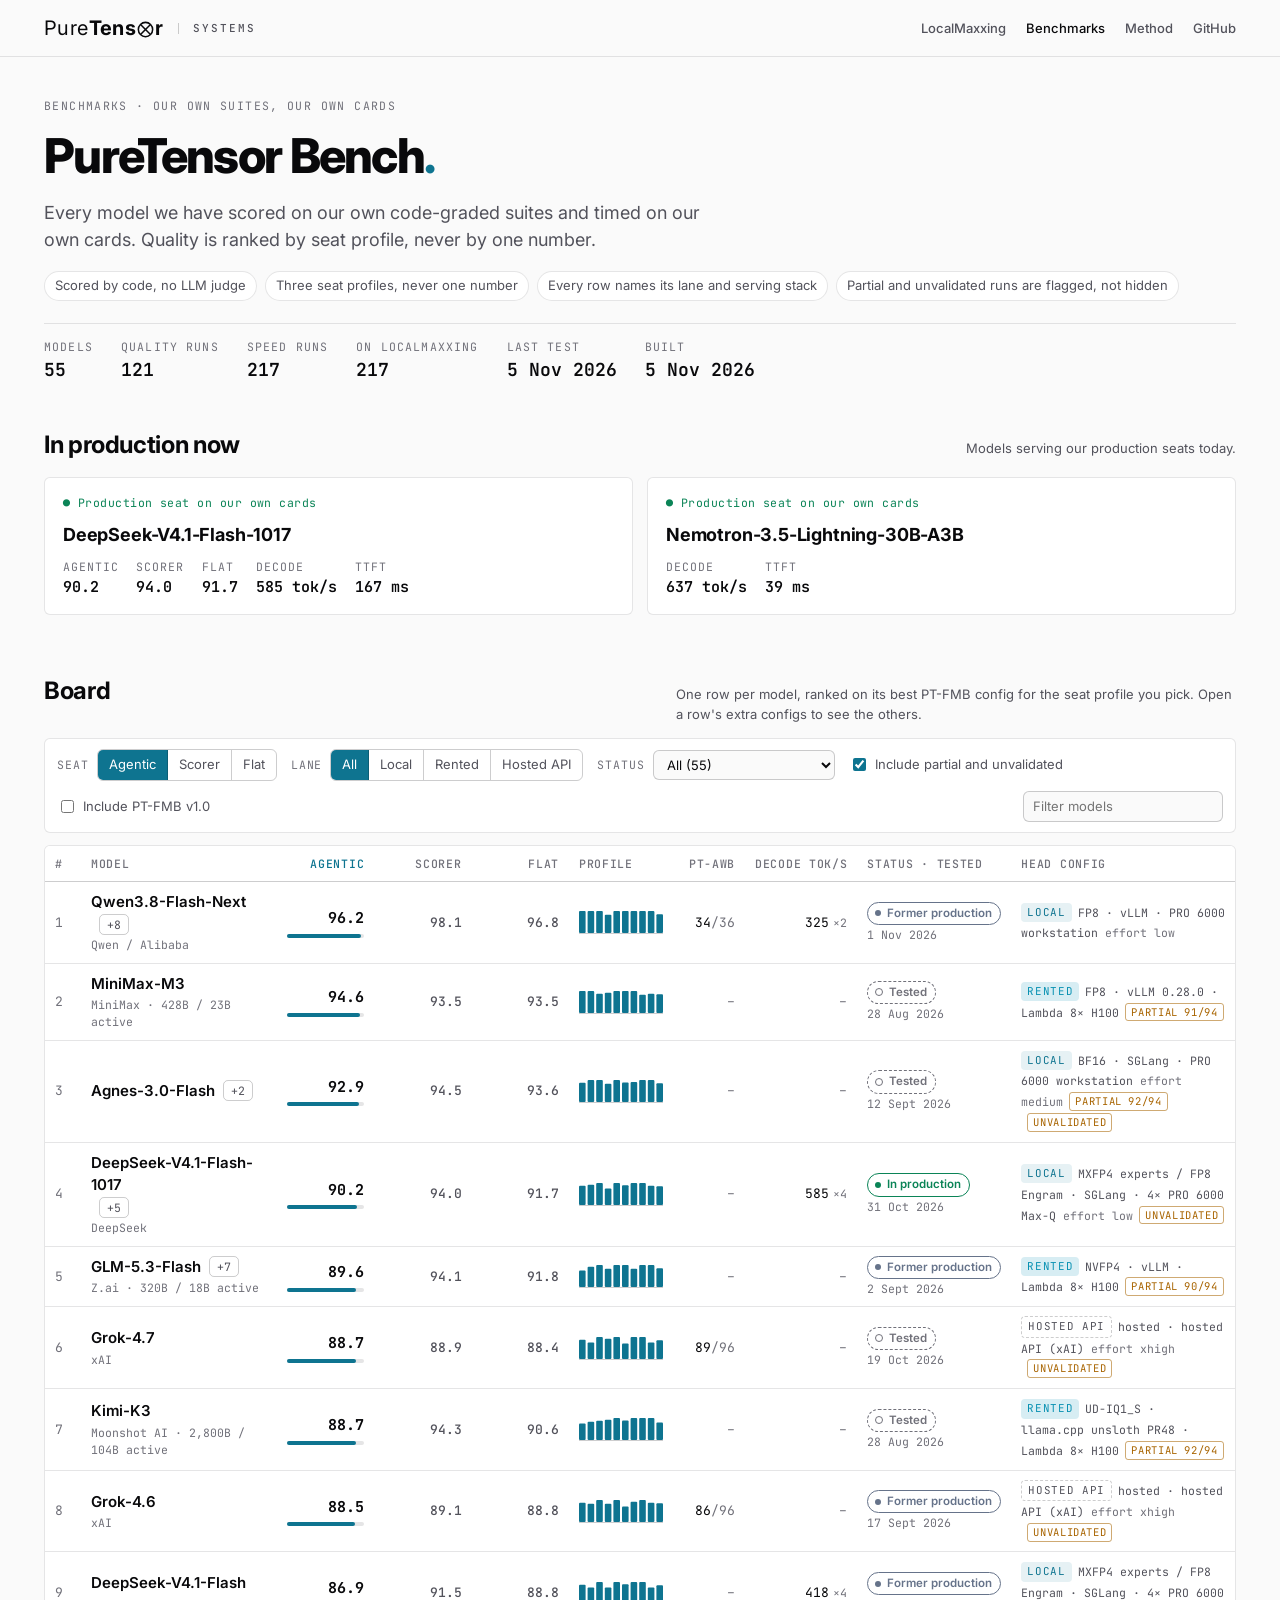
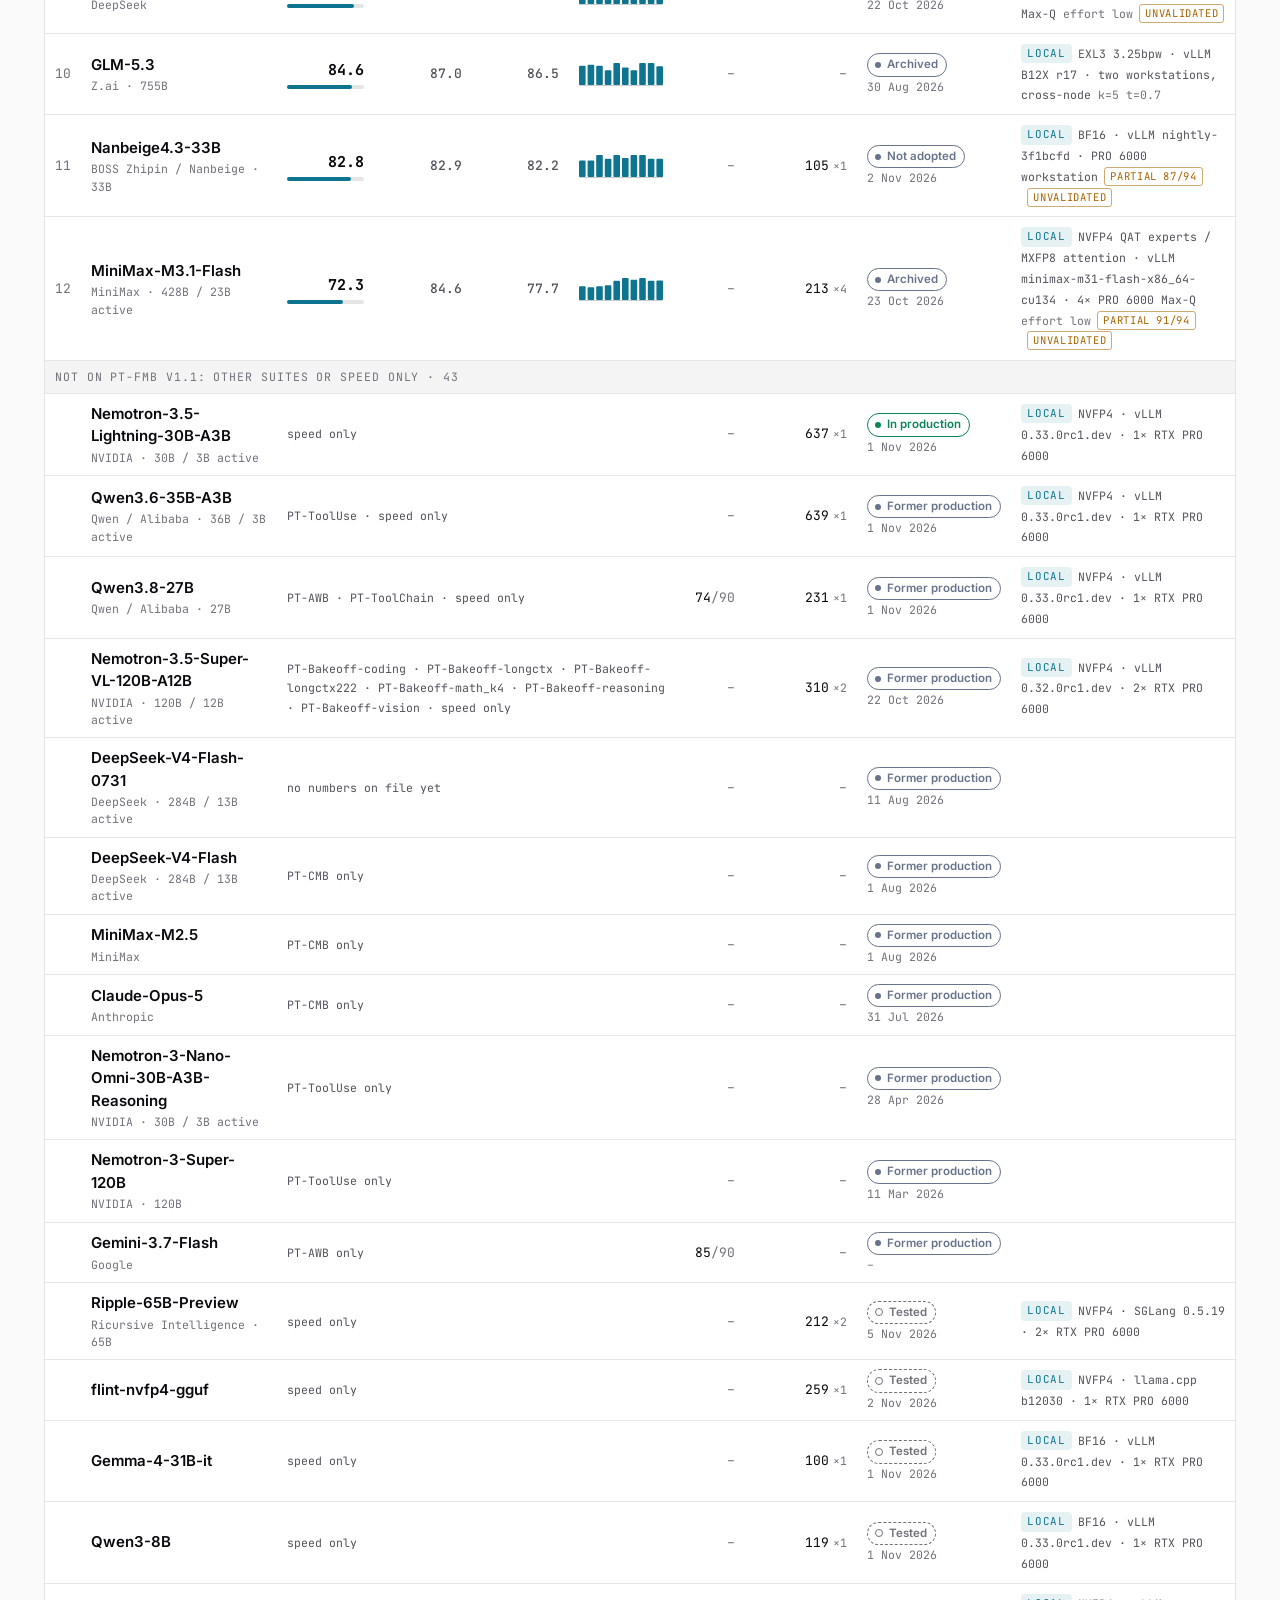
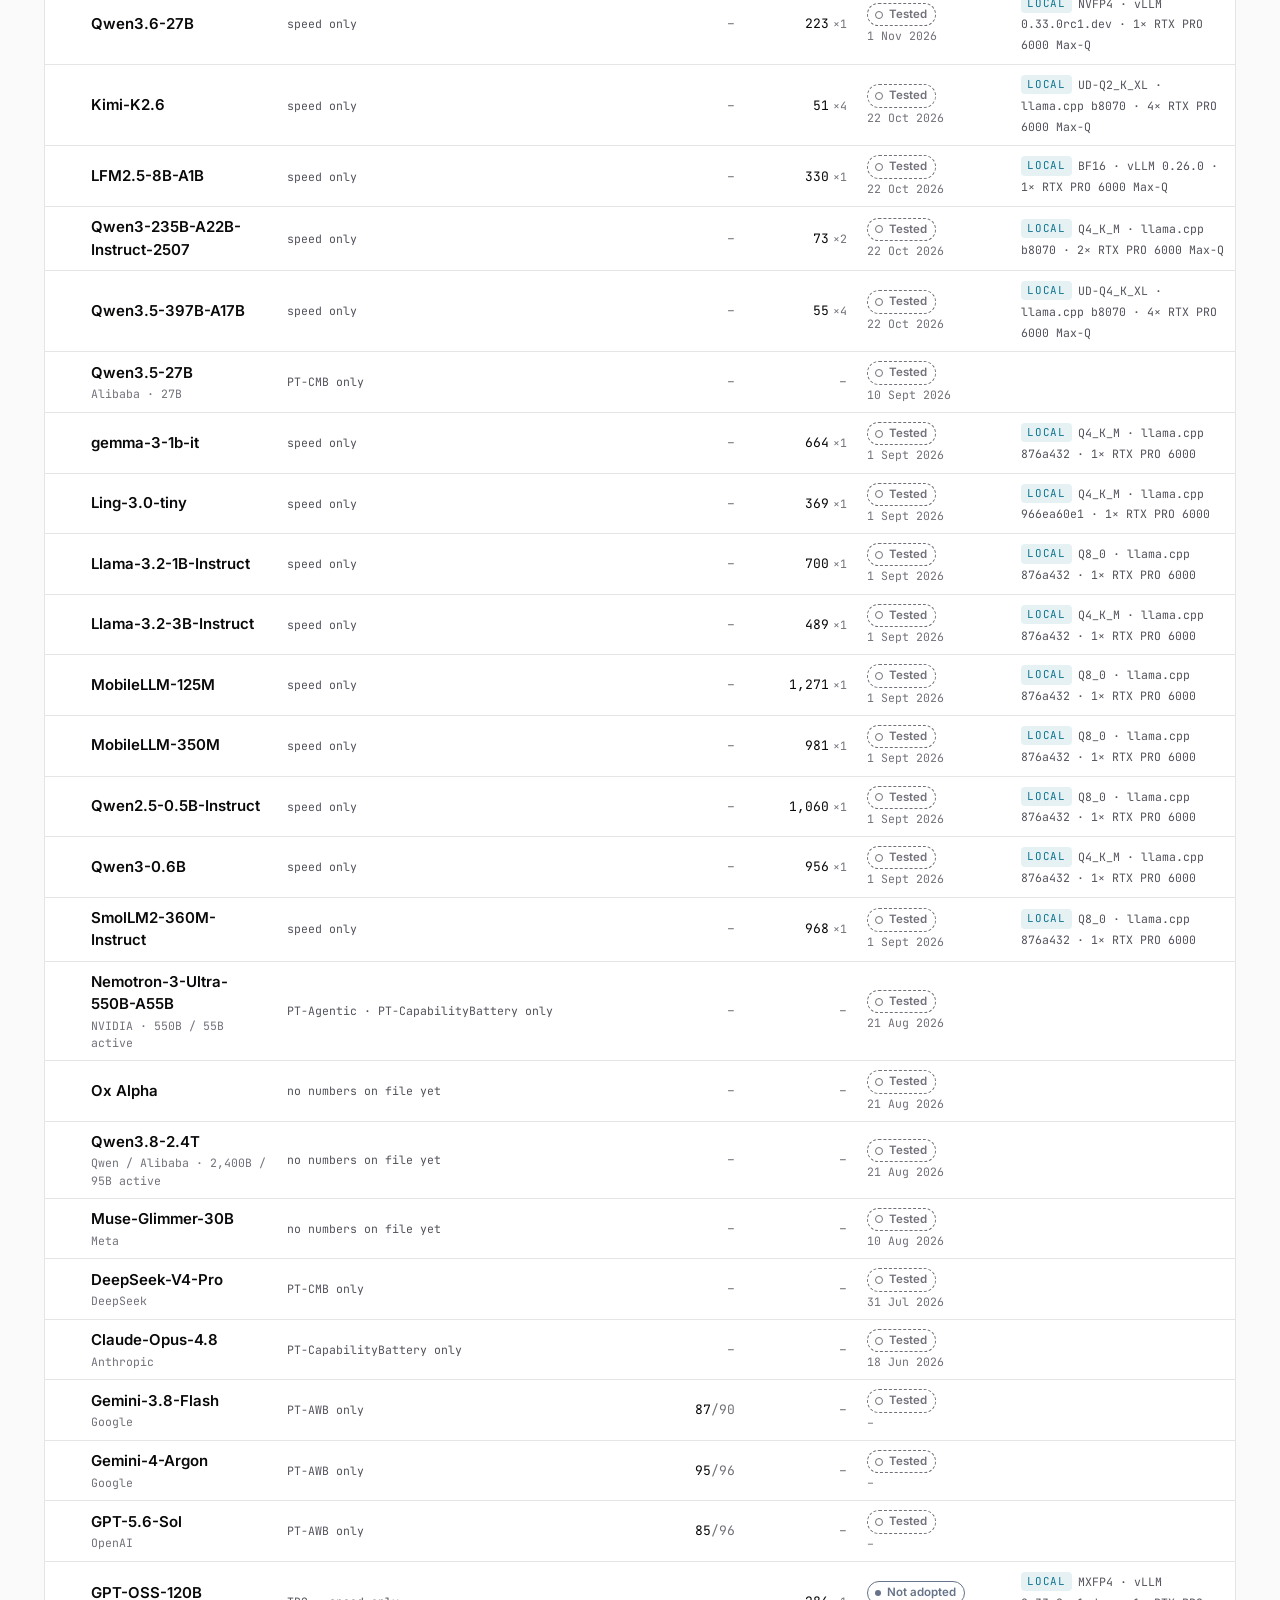
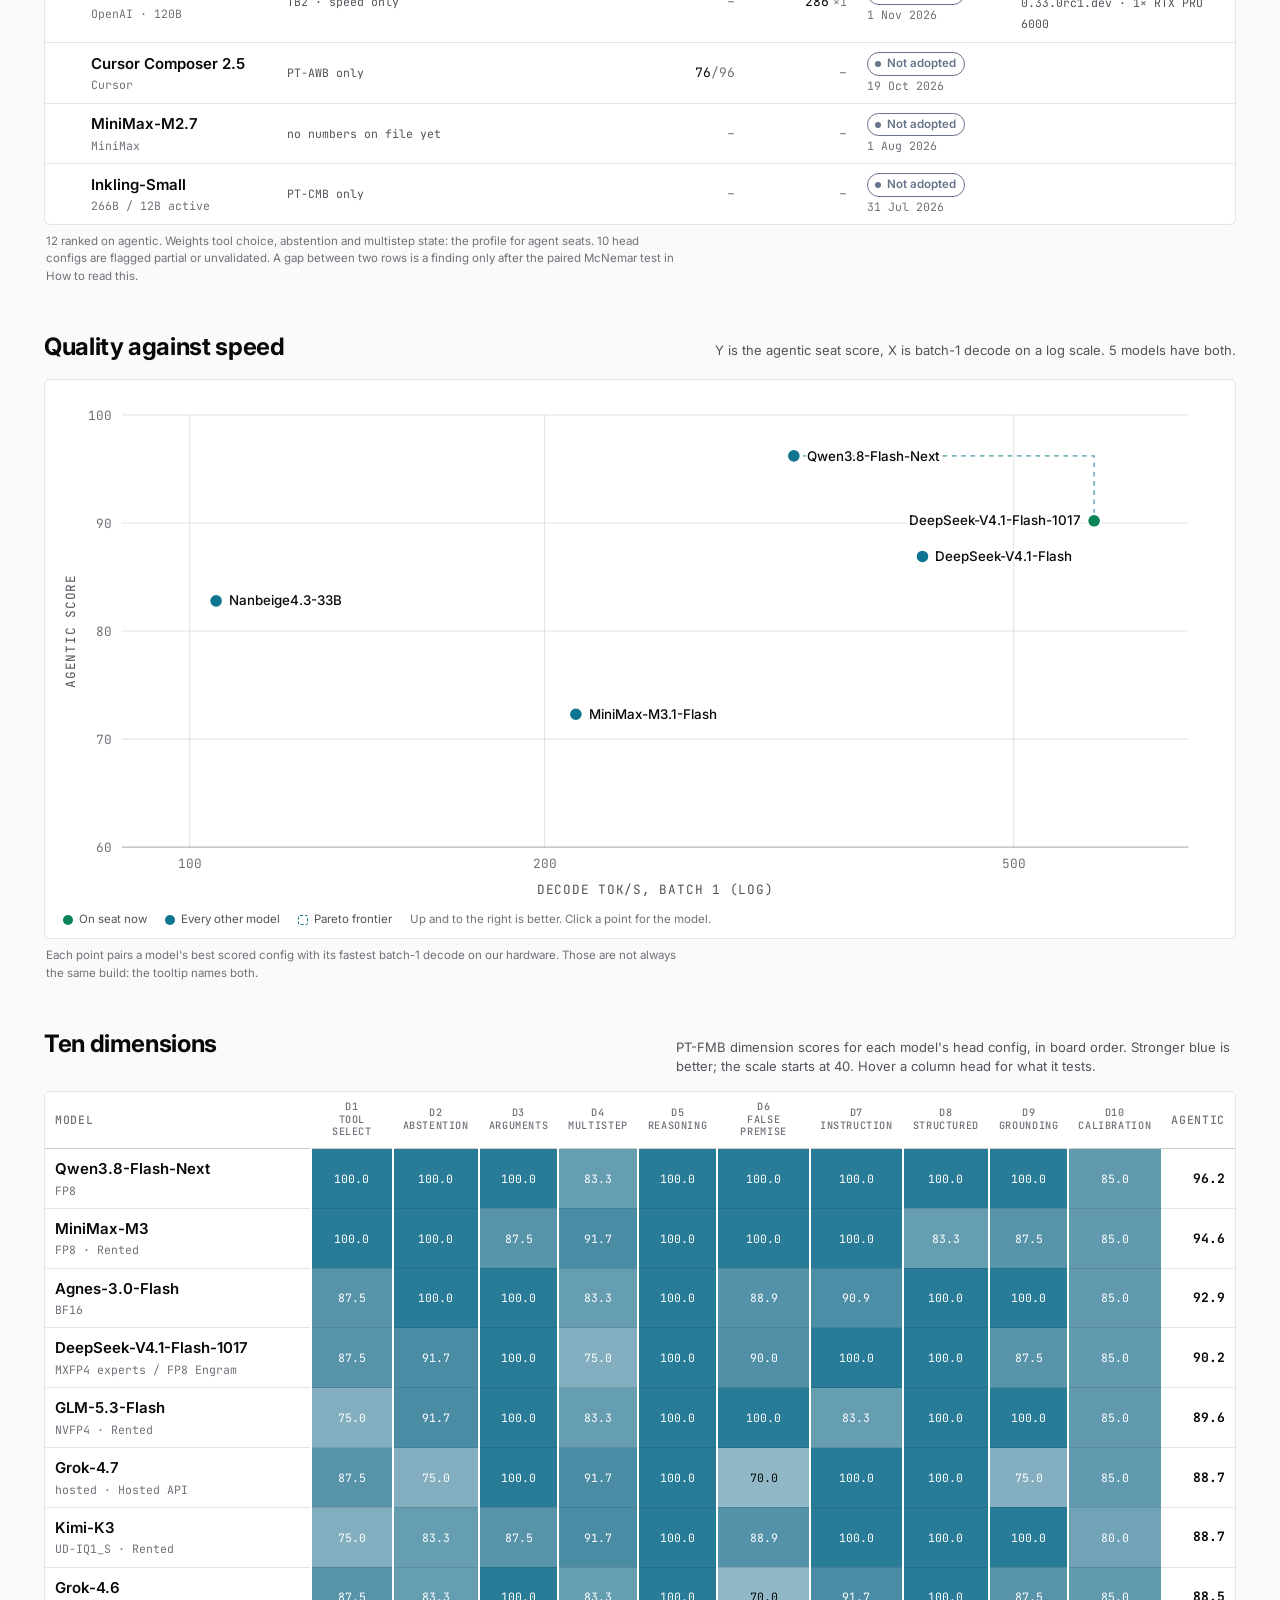
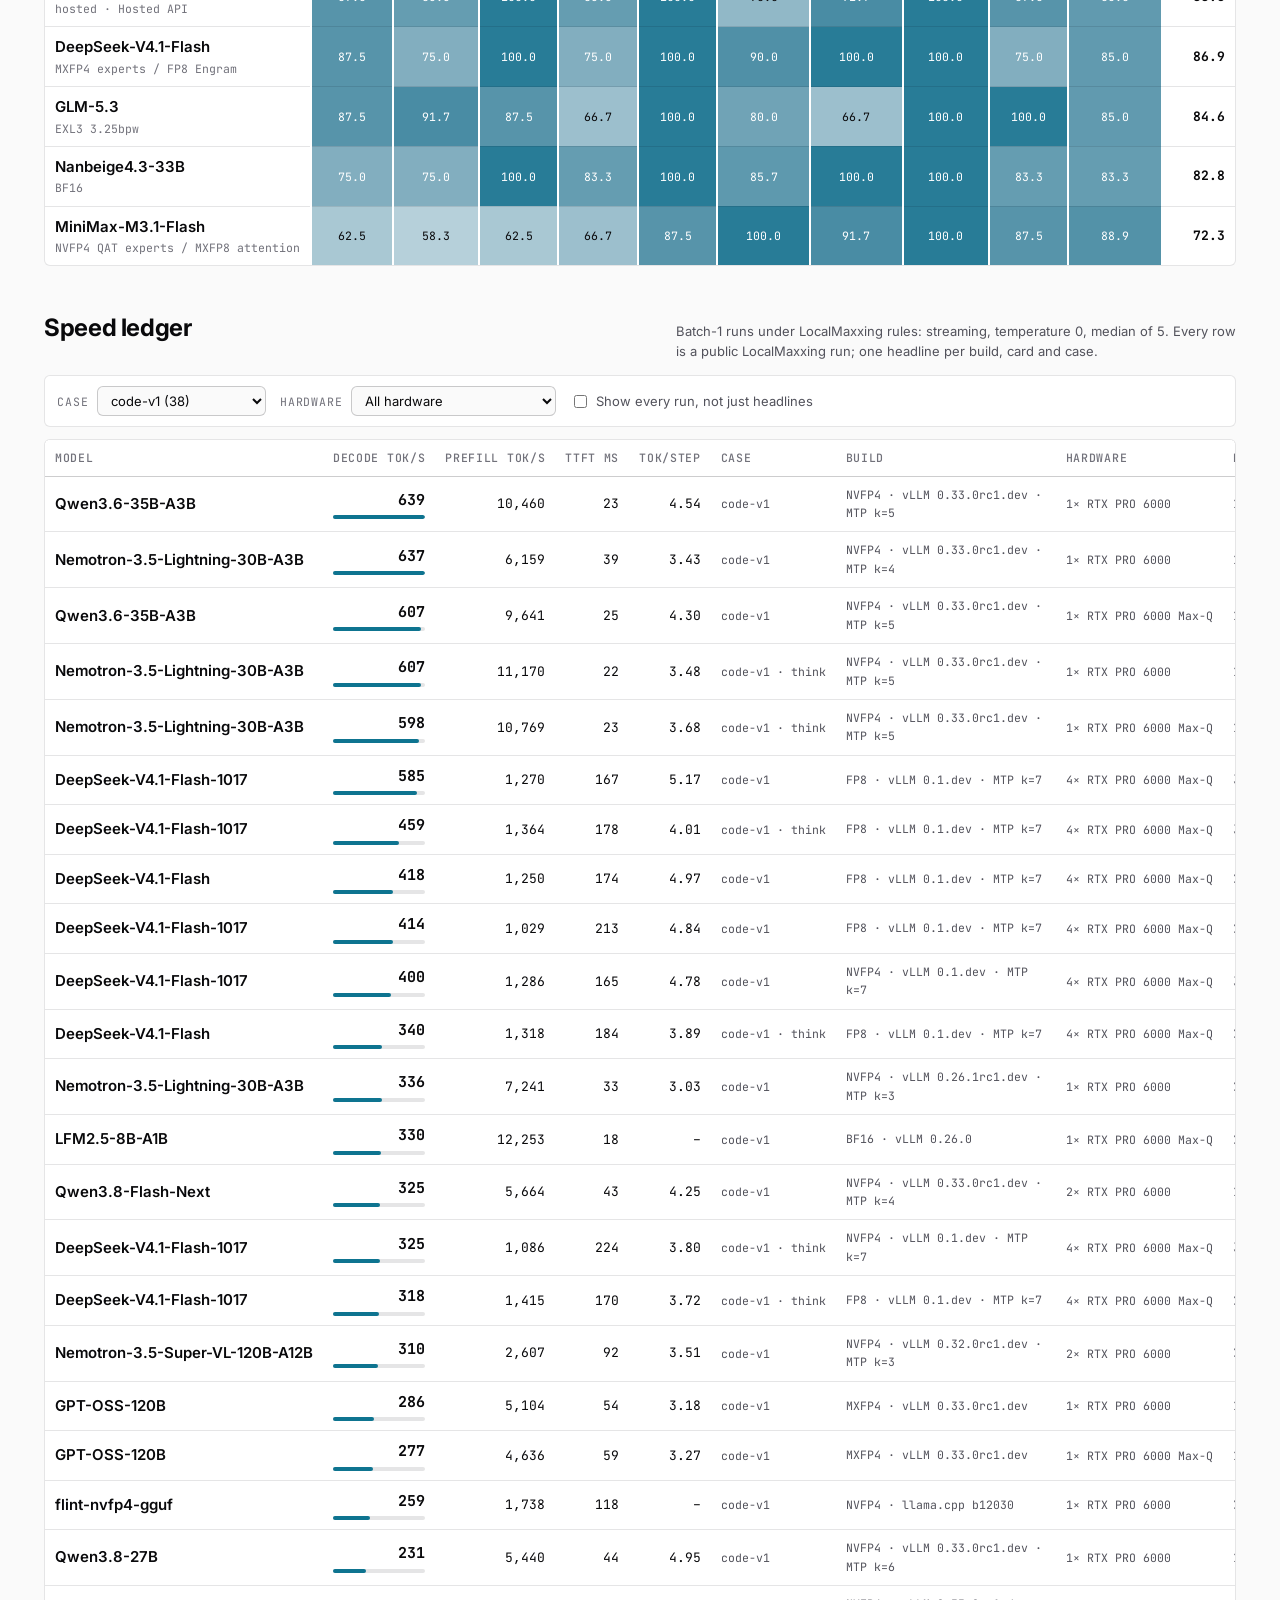
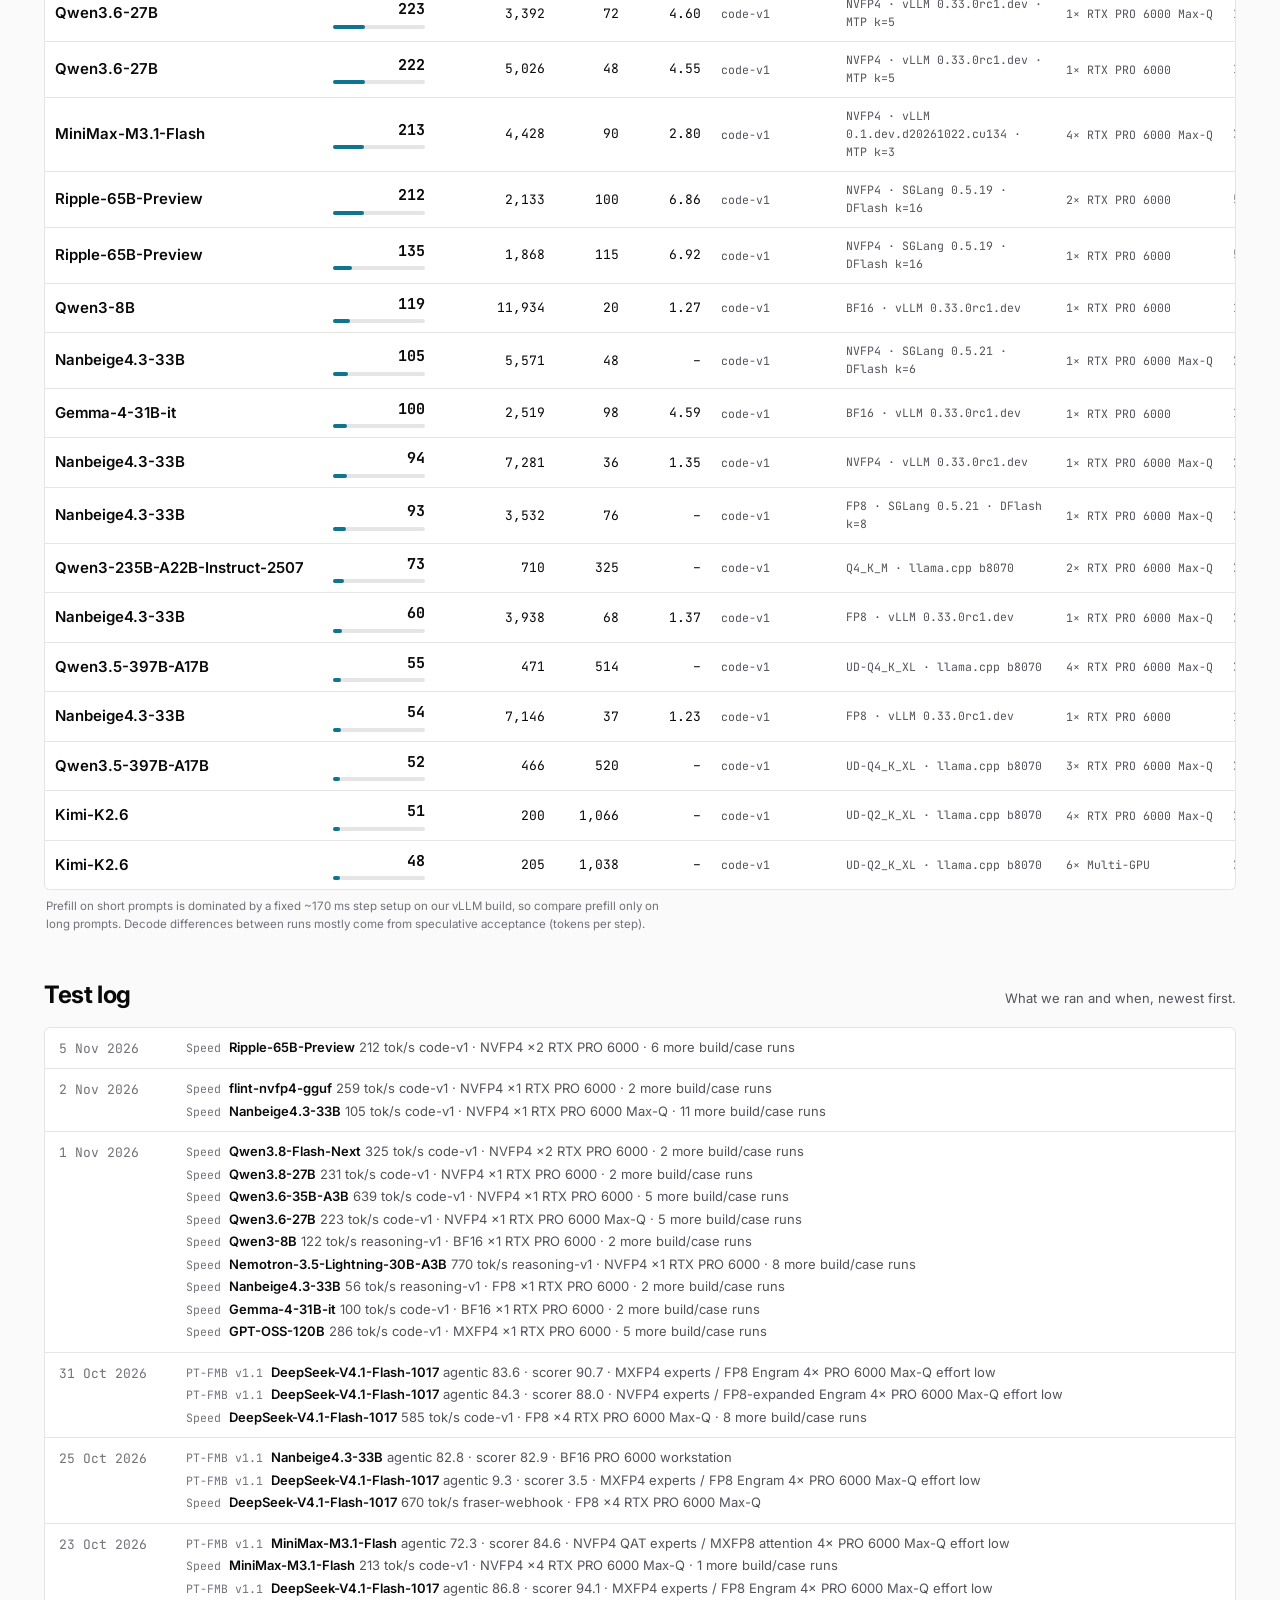
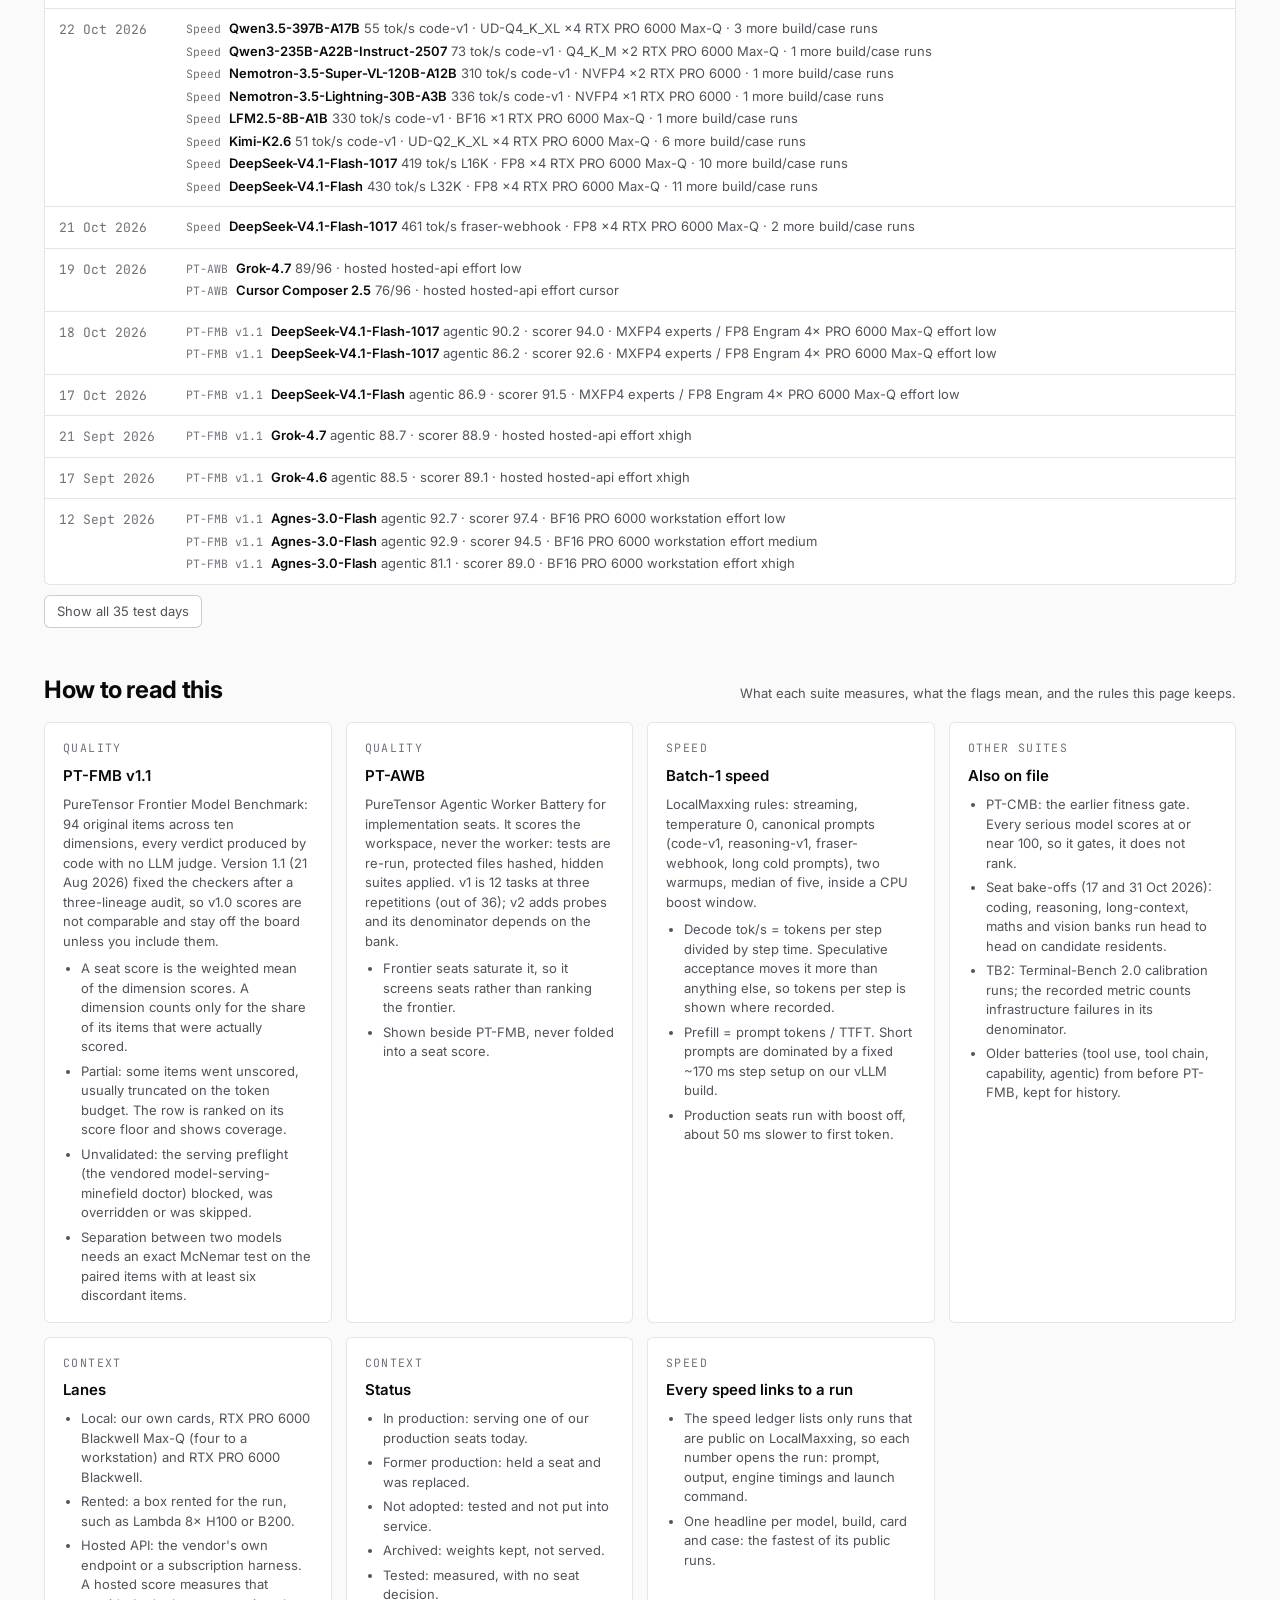
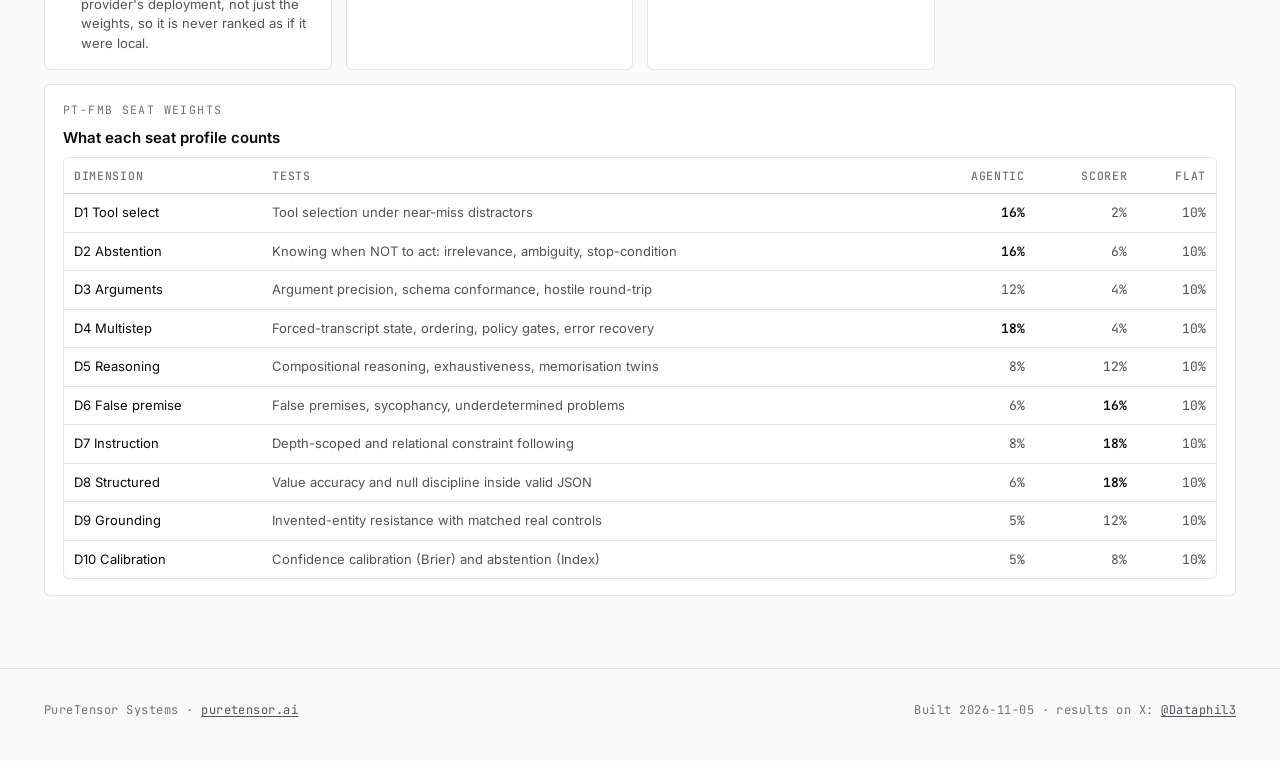
==== bench/index.html @ a6e838e9 "v0.3.0: Split the site in two: LocalMaxxing recipes and Benchmarks - / is now a hub with two ways in" ====
<!doctype html>
<html lang="en">
<head>
<meta charset="utf-8">
<meta name="viewport" content="width=device-width, initial-scale=1, viewport-fit=cover">
<title>Benchmarks · PureTensor Systems</title>
<meta name="description" content="55 open and frontier models scored on PureTensor's own code-graded suites and timed on our own RTX PRO 6000 cards. Seat profiles, not one number; every speed links to a LocalMaxxing run.">
<link rel="icon" href="/favicon.ico?v=2" sizes="32x32">
<link rel="icon" href="/favicon-32.png?v=2" sizes="32x32" type="image/png">
<link rel="icon" href="/favicon-192.png?v=2" sizes="192x192" type="image/png">
<link rel="apple-touch-icon" href="/apple-touch-icon.png?v=2">
<meta name="theme-color" content="#09090b">
<link rel="preconnect" href="https://fonts.googleapis.com">
<link rel="preconnect" href="https://fonts.gstatic.com" crossorigin>
<link rel="stylesheet" href="https://fonts.googleapis.com/css2?family=Inter:wght@400;500;600;700;800&family=JetBrains+Mono:wght@400;500;600&display=swap">
<style>
/* Layout: one 1240px column. Summary strip, seats on duty, the ranked board, then quality-vs-speed,
   the dimension grid, the speed ledger, the test log and the method. Dark-first in the PureTensor
   brand (navy ground, signal blue); light is the same tokens re-stepped. */
:root {
  color-scheme: dark;
  --bg: #0C1120;
  --panel: #111827;
  --raise: #162032;
  --line: #1E2A40;
  --line-2: #2B3B57;
  --ink: #F3F6FB;
  --ink-2: #A9B4C5;
  --ink-3: #6E7D93;
  --accent: #3A82FF;
  --accent-ink: #8DB6FF;
  --accent-soft: rgba(58, 130, 255, .14);
  --cyan: #22D3EE;
  --ok: #10B981;
  --warn: #F59E0B;
  --bad: #EF4444;
  --idle: #8895A7;
  --heat-0: #111827;
  --on-heat: #FFFFFF;
  --on-accent: #FFFFFF;
  --shadow: 0 18px 50px rgba(0, 0, 0, .45);
  --font-body: "Inter", ui-sans-serif, system-ui, -apple-system, "Segoe UI", Roboto, sans-serif;
  --font-mono: "JetBrains Mono", ui-monospace, SFMono-Regular, Menlo, Consolas, monospace;
  --fs-xs: .72rem;
  --fs-sm: .8125rem;
  --fs-md: .9375rem;
  --fs-lg: 1.125rem;
  --fs-xl: 1.5rem;
  --fs-2xl: clamp(2rem, 4.2vw, 3rem);
  --r: 6px;
}
@media (prefers-color-scheme: light) {
  :root:not([data-theme="dark"]) {
    color-scheme: light;
    --bg: #F2F5F9;
    --panel: #FFFFFF;
    --raise: #E9EEF5;
    --line: #DAE1EB;
    --line-2: #C3CEDC;
    --ink: #0C1120;
    --ink-2: #46546A;
    --ink-3: #758298;
    --accent: #1D63E0;
    --accent-ink: #1A55BF;
    --accent-soft: rgba(29, 99, 224, .10);
    --cyan: #0A8AA3;
    --ok: #0B8457;
    --warn: #A86400;
    --bad: #C42D29;
    --idle: #66738A;
    --heat-0: #FFFFFF;
    --on-heat: #FFFFFF;
    --on-accent: #FFFFFF;
    --shadow: 0 18px 50px rgba(12, 17, 32, .18);
  }
}
:root[data-theme="light"] {
  color-scheme: light;
  --bg: #F2F5F9;
  --panel: #FFFFFF;
  --raise: #E9EEF5;
  --line: #DAE1EB;
  --line-2: #C3CEDC;
  --ink: #0C1120;
  --ink-2: #46546A;
  --ink-3: #758298;
  --accent: #1D63E0;
  --accent-ink: #1A55BF;
  --accent-soft: rgba(29, 99, 224, .10);
  --cyan: #0A8AA3;
  --ok: #0B8457;
  --warn: #A86400;
  --bad: #C42D29;
  --idle: #66738A;
  --heat-0: #FFFFFF;
  --on-heat: #FFFFFF;
  --on-accent: #FFFFFF;
  --shadow: 0 18px 50px rgba(12, 17, 32, .18);
}

* { box-sizing: border-box; }
html { background: var(--bg); }
body {
  margin: 0;
  background: var(--bg);
  color: var(--ink);
  font-family: var(--font-body);
  font-size: var(--fs-md);
  line-height: 1.5;
  -webkit-font-smoothing: antialiased;
}
.bw {
  max-width: 1240px;
  margin: 0 auto;
  padding-block: 28px 64px;
  padding-left: max(16px, env(safe-area-inset-left, 0px));
  padding-right: max(16px, env(safe-area-inset-right, 0px));
  display: grid;
  grid-template-columns: minmax(0, 1fr);
  gap: 44px;
}
.bw > * { min-width: 0; }
a { color: var(--accent-ink); text-underline-offset: 2px; }
button, select, input { font: inherit; color: inherit; }
:focus-visible { outline: 2px solid var(--accent); outline-offset: 2px; border-radius: 3px; }
.mono, .num, code { font-family: var(--font-mono); font-variant-numeric: tabular-nums; }
code { font-size: .86em; color: var(--ink-2); }
h1, h2, h3 { text-wrap: balance; margin: 0; }
h2 { font-size: var(--fs-xl); font-weight: 700; letter-spacing: -.015em; }
h3 { font-size: var(--fs-md); font-weight: 600; }
.eyebrow {
  font-family: var(--font-mono);
  font-size: var(--fs-xs);
  letter-spacing: .12em;
  text-transform: uppercase;
  color: var(--ink-3);
}
.muted { color: var(--ink-2); }
.faint { color: var(--ink-3); }

/* ---------- header ---------- */
.top { display: grid; gap: 18px; }
.brandline { display: flex; align-items: center; gap: 10px; }
.brandline .mark {
  width: 22px; height: 22px; border-radius: 5px;
  background: linear-gradient(135deg, var(--accent), var(--cyan));
  position: relative;
}
.brandline .mark::after {
  content: ""; position: absolute; inset: 6px; border-radius: 2px; background: var(--bg);
}
.top h1 {
  font-size: var(--fs-2xl);
  font-weight: 800;
  letter-spacing: -.035em;
  line-height: 1.02;
}
.top h1 .tick { color: var(--accent); }
.lede { margin: 0; max-width: 62ch; color: var(--ink-2); font-size: var(--fs-lg); }
.facts {
  display: flex; flex-wrap: wrap; gap: 10px 28px; margin: 4px 0 0; padding: 14px 0 0;
  border-top: 1px solid var(--line);
}
.facts div { display: grid; gap: 1px; }
.facts dt { font-size: var(--fs-xs); letter-spacing: .1em; text-transform: uppercase; color: var(--ink-3); font-family: var(--font-mono); }
.facts dd { margin: 0; font-family: var(--font-mono); font-size: var(--fs-lg); font-weight: 600; font-variant-numeric: tabular-nums; }
.rules { display: flex; flex-wrap: wrap; gap: 8px; margin: 0; padding: 0; list-style: none; }
.rules li {
  font-size: var(--fs-sm); color: var(--ink-2);
  padding: 4px 10px; border: 1px solid var(--line); border-radius: 999px; background: var(--panel);
}

/* ---------- section heads ---------- */
.sechead { display: flex; flex-wrap: wrap; align-items: baseline; justify-content: space-between; gap: 6px 24px; margin-bottom: 14px; }
.sechead p { margin: 0; color: var(--ink-2); font-size: var(--fs-sm); max-width: 70ch; }

/* ---------- seats on duty ---------- */
.seatcards { display: grid; grid-template-columns: repeat(auto-fit, minmax(300px, 1fr)); gap: 14px; }
.seatcard {
  background: var(--panel); border: 1px solid var(--line); border-radius: var(--r);
  padding: 16px 18px; display: grid; gap: 10px; align-content: start;
}
.seatcard .where { font-family: var(--font-mono); font-size: var(--fs-xs); color: var(--ok); letter-spacing: .04em; }
.seatcard .name { font-size: var(--fs-lg); font-weight: 700; letter-spacing: -.01em; background: none; border: 0; padding: 0; text-align: left; cursor: pointer; color: var(--ink); }
.seatcard .name:hover { color: var(--accent-ink); }
.seatcard .nums { display: flex; flex-wrap: wrap; gap: 6px 18px; }
.seatcard .nums div { display: grid; }
.seatcard .nums span:first-child { font-size: var(--fs-xs); color: var(--ink-3); font-family: var(--font-mono); text-transform: uppercase; letter-spacing: .08em; }
.seatcard .nums span:last-child { font-family: var(--font-mono); font-weight: 600; font-variant-numeric: tabular-nums; }
.seatcard p { margin: 0; font-size: var(--fs-sm); color: var(--ink-2); }
.harness { margin-top: 14px; display: grid; gap: 6px; }
.harness ul { margin: 0; padding: 0; list-style: none; display: flex; flex-wrap: wrap; gap: 8px; }
.harness li { font-size: var(--fs-sm); padding: 5px 10px; border: 1px solid var(--line); border-radius: 6px; background: var(--panel); }
.harness li .mname { font-size: var(--fs-sm); }
.harness li span { color: var(--ink-3); margin-left: 6px; font-size: var(--fs-xs); }

/* ---------- controls ---------- */
.controls {
  display: flex; flex-wrap: wrap; gap: 10px 14px; align-items: center;
  padding: 10px 12px; background: var(--panel); border: 1px solid var(--line); border-radius: var(--r);
  margin-bottom: 12px;
}
.ctl { display: flex; align-items: center; gap: 8px; }
.ctl > .lbl { font-size: var(--fs-xs); color: var(--ink-3); font-family: var(--font-mono); text-transform: uppercase; letter-spacing: .08em; }
.seg { display: inline-flex; border: 1px solid var(--line-2); border-radius: 6px; overflow: hidden; }
.seg button {
  background: transparent; border: 0; padding: 5px 11px; cursor: pointer; font-size: var(--fs-sm); color: var(--ink-2);
  border-right: 1px solid var(--line-2);
}
.seg button:last-child { border-right: 0; }
.seg button[aria-pressed="true"] { background: var(--accent); color: var(--on-accent); }
.seg button:hover:not([aria-pressed="true"]) { background: var(--raise); color: var(--ink); }
select, input[type="search"] {
  background: var(--bg); border: 1px solid var(--line-2); border-radius: 6px; padding: 5px 9px; font-size: var(--fs-sm);
}
input[type="search"] { width: 200px; max-width: 100%; }
.check { display: inline-flex; align-items: center; gap: 6px; font-size: var(--fs-sm); color: var(--ink-2); cursor: pointer; }
.check input { accent-color: var(--accent); }
.spacer { flex: 1 1 auto; }

/* ---------- tables ---------- */
.tablewrap { overflow-x: auto; border: 1px solid var(--line); border-radius: var(--r); background: var(--panel); }
table { border-collapse: collapse; width: 100%; font-size: var(--fs-sm); }
th, td { padding: 9px 10px; text-align: left; vertical-align: middle; border-bottom: 1px solid var(--line); white-space: nowrap; }
thead th {
  position: sticky; top: 0; background: var(--panel); z-index: 1;
  font-family: var(--font-mono); font-weight: 500; font-size: var(--fs-xs); letter-spacing: .06em; text-transform: uppercase;
  color: var(--ink-3); border-bottom: 1px solid var(--line-2);
}
thead th.sel { color: var(--accent-ink); }
tbody tr:hover > td { background: var(--accent-soft); }
tbody tr:last-child > td { border-bottom: 0; }
td.num, th.num { text-align: right; }
td.rank { color: var(--ink-3); font-family: var(--font-mono); width: 2.5em; }
.mname { background: none; border: 0; padding: 0; cursor: pointer; font-weight: 600; color: var(--ink); text-align: left; font-size: var(--fs-md); }
.mname:hover { color: var(--accent-ink); text-decoration: underline; text-underline-offset: 3px; }
.msub { display: block; font-size: var(--fs-xs); color: var(--ink-3); font-family: var(--font-mono); margin-top: 1px; }
td.seatcell { min-width: 92px; }
td.seatcell .v { font-weight: 500; }
td.seatcell.sel .v { font-weight: 700; color: var(--ink); font-size: var(--fs-md); }
td.seatcell:not(.sel) .v { color: var(--ink-2); }
.bar { display: block; height: 4px; margin-top: 4px; background: var(--line); border-radius: 2px; overflow: hidden; }
.bar i { display: block; height: 100%; background: var(--accent); border-radius: 0 2px 2px 0; }
.cfg { font-family: var(--font-mono); font-size: var(--fs-xs); color: var(--ink-2); }
.cfg .eff { color: var(--ink-3); }
.grp td {
  background: var(--raise); font-family: var(--font-mono); font-size: var(--fs-xs); letter-spacing: .08em;
  text-transform: uppercase; color: var(--ink-3); padding: 7px 10px;
}
tr.sub > td { background: color-mix(in oklab, var(--raise) 55%, var(--panel)); }
tr.sub td.rank { text-align: right; }
.more {
  background: none; border: 1px solid var(--line-2); border-radius: 5px; padding: 1px 7px; margin-left: 8px;
  font-family: var(--font-mono); font-size: var(--fs-xs); color: var(--ink-2); cursor: pointer; vertical-align: 1px;
}
.more:hover { border-color: var(--accent); color: var(--accent-ink); }
.dec .u { color: var(--ink-3); font-size: var(--fs-xs); margin-left: 4px; }
td.wrapcell { white-space: normal; min-width: 300px; }
td.cfgcell { white-space: normal; min-width: 220px; max-width: 320px; line-height: 1.6; }
table.board td:nth-child(2) { white-space: normal; min-width: 190px; }
.grpbtn { background: none; border: 0; padding: 0; cursor: pointer; font: inherit; color: inherit; letter-spacing: inherit; text-transform: inherit; }
.grpbtn:hover { color: var(--ink); }
.vsnip { display: block; font-size: var(--fs-xs); color: var(--ink-2); margin-top: 2px; line-height: 1.4; }

/* pills, chips, flags */
.pill {
  display: inline-flex; align-items: center; gap: 6px; font-size: var(--fs-xs); font-weight: 600;
  padding: 2px 8px 2px 7px; border-radius: 999px; border: 1px solid currentColor; line-height: 1.5;
}
.pill::before { content: ""; width: 6px; height: 6px; border-radius: 50%; background: currentColor; }
.pill.ok { color: var(--ok); }
.pill.warn { color: var(--warn); }
.pill.bad { color: var(--bad); }
.pill.idle { color: var(--idle); }
.pill.mute { color: var(--ink-3); border-style: dashed; }
.pill.mute::before { background: transparent; border: 1px solid currentColor; }
.lane {
  display: inline-block; font-family: var(--font-mono); font-size: .68rem; letter-spacing: .06em; text-transform: uppercase;
  padding: 1px 6px; border-radius: 4px; margin-right: 6px; vertical-align: 1px;
}
.lane.local { background: var(--accent-soft); color: var(--accent-ink); }
.lane.rented { background: color-mix(in oklab, var(--cyan) 16%, transparent); color: var(--cyan); }
.lane.hosted-api { border: 1px dashed var(--line-2); color: var(--ink-2); }
.flag {
  display: inline-block; font-family: var(--font-mono); font-size: .66rem; letter-spacing: .06em; text-transform: uppercase;
  padding: 0 5px; border-radius: 3px; margin-left: 6px; color: var(--warn); border: 1px solid color-mix(in oklab, var(--warn) 55%, transparent);
  vertical-align: 1px;
}
.ok-mark { color: var(--ok); }

/* fingerprint micro chart */
.fp { display: block; }
.fp rect.b { fill: var(--accent); }
.fp rect.z { fill: var(--line-2); }
.fp line { stroke: var(--line-2); stroke-width: 1; }

/* ---------- scatter ---------- */
.chartcard { background: var(--panel); border: 1px solid var(--line); border-radius: var(--r); padding: 14px 14px 8px; }
.chartwrap { overflow-x: auto; }
.chartwrap svg { display: block; width: 100%; min-width: 640px; height: auto; }
.ax text { fill: var(--ink-3); font-family: var(--font-mono); font-size: 11px; }
.ax line.g { stroke: var(--line); stroke-width: 1; }
.ax line.base { stroke: var(--line-2); }
.ax .title { fill: var(--ink-2); font-size: 11px; letter-spacing: .06em; text-transform: uppercase; }
.pt circle.dot { fill: var(--accent); stroke: var(--panel); stroke-width: 2; cursor: pointer; }
.pt.seated circle.dot { fill: var(--ok); }
.pt circle.hit { fill: transparent; stroke: none; cursor: pointer; }
.pt:hover circle.dot, .pt:focus circle.dot { stroke: var(--ink); }
.pareto { fill: none; stroke: var(--accent); stroke-width: 1.5; stroke-dasharray: 4 4; opacity: .55; }
.pt text { fill: var(--ink); font-size: 11.5px; font-family: var(--font-body); font-weight: 500; paint-order: stroke; stroke: var(--panel); stroke-width: 3px; stroke-linejoin: round; pointer-events: none; }
.legend { display: flex; flex-wrap: wrap; gap: 6px 18px; font-size: var(--fs-xs); color: var(--ink-2); padding: 6px 4px 2px; }
.legend span { display: inline-flex; align-items: center; gap: 6px; }
.legend i { width: 10px; height: 10px; border-radius: 50%; display: inline-block; }

/* ---------- heat grid ---------- */
table.heat th.dimh { text-align: center; white-space: normal; min-width: 50px; line-height: 1.25; font-size: .64rem; }
table.heat td.h { text-align: center; font-family: var(--font-mono); font-variant-numeric: tabular-nums; font-size: var(--fs-xs); padding: 7px 4px; border-left: 2px solid var(--panel); }
table.heat td.h.na { color: var(--ink-3); }

/* ---------- log ---------- */
.log { display: grid; gap: 0; background: var(--panel); border: 1px solid var(--line); border-radius: var(--r); }
.log .day { display: grid; grid-template-columns: 7.5em 1fr; gap: 14px; padding: 10px 14px; border-bottom: 1px solid var(--line); }
.log .day:last-child { border-bottom: 0; }
.log .d { font-family: var(--font-mono); font-size: var(--fs-sm); color: var(--ink-3); padding-top: 1px; }
.log ul { margin: 0; padding: 0; list-style: none; display: grid; gap: 3px; font-size: var(--fs-sm); }
.log li .k { font-family: var(--font-mono); font-size: var(--fs-xs); color: var(--ink-3); margin-right: 8px; }
.showall { margin-top: 10px; background: var(--panel); border: 1px solid var(--line-2); border-radius: 6px; padding: 6px 12px; cursor: pointer; font-size: var(--fs-sm); color: var(--ink-2); }
.showall:hover { border-color: var(--accent); color: var(--ink); }

/* ---------- method ---------- */
.method { display: grid; grid-template-columns: repeat(auto-fit, minmax(280px, 1fr)); gap: 14px; }
.method .card { background: var(--panel); border: 1px solid var(--line); border-radius: var(--r); padding: 16px 18px; display: grid; gap: 8px; align-content: start; }
.method .card p, .method .card li { margin: 0; font-size: var(--fs-sm); color: var(--ink-2); max-width: 65ch; }
.method .card ul { margin: 0; padding-left: 18px; display: grid; gap: 5px; }
.method .wide { grid-column: 1 / -1; }
table.weights td.num { color: var(--ink-2); }
table.weights td.num.hi { color: var(--ink); font-weight: 600; }

/* ---------- detail dialog ---------- */
dialog {
  width: min(920px, calc(100vw - 32px)); max-height: calc(100dvh - 48px); padding: 0;
  border: 1px solid var(--line-2); border-radius: 10px; background: var(--panel); color: var(--ink); box-shadow: var(--shadow);
}
dialog::backdrop { background: rgba(5, 8, 16, .62); }
.dlg { display: grid; gap: 18px; padding: 22px 24px 26px; }
.dlg header { display: flex; justify-content: space-between; gap: 16px; align-items: start; }
.dlg h2 { font-size: var(--fs-xl); }
.dlg .close { background: var(--raise); border: 1px solid var(--line-2); border-radius: 6px; padding: 4px 10px; cursor: pointer; }
.dlg .verdict { margin: 0; font-size: var(--fs-md); max-width: 70ch; }
.dlg .meta { display: flex; flex-wrap: wrap; gap: 6px 22px; font-size: var(--fs-sm); color: var(--ink-2); }
.dlg .meta b { color: var(--ink); font-weight: 600; }
.dlg ul.traps { margin: 0; padding-left: 18px; display: grid; gap: 4px; font-size: var(--fs-sm); color: var(--ink-2); }
.dlg .src { font-size: var(--fs-xs); color: var(--ink-3); display: flex; flex-wrap: wrap; gap: 4px 12px; }
.dlg section { display: grid; gap: 8px; }

/* ---------- tooltip ---------- */
#tip {
  position: fixed; z-index: 50; pointer-events: none; max-width: 320px;
  background: var(--raise); color: var(--ink); border: 1px solid var(--line-2); border-radius: 6px;
  padding: 8px 10px; font-size: var(--fs-xs); line-height: 1.45; box-shadow: var(--shadow);
}
#tip b { font-size: var(--fs-sm); }
#tip .r { display: flex; justify-content: space-between; gap: 14px; }
#tip .r span:last-child { font-family: var(--font-mono); font-variant-numeric: tabular-nums; }

.empty { padding: 26px; text-align: center; color: var(--ink-3); font-size: var(--fs-sm); }
.note { font-size: var(--fs-xs); color: var(--ink-3); margin: 8px 2px 0; max-width: 90ch; }

@media (max-width: 640px) {
  .top h1 { font-size: 2rem; }
  .lede { font-size: var(--fs-md); }
  input[type="search"] { width: 100%; }
  .ctl.search { flex: 1 1 100%; }
  .log .day { grid-template-columns: 1fr; gap: 4px; }
}
@media (prefers-reduced-motion: no-preference) {
  .bar i { transition: width .35s ease; }
}


/* puretensor.systems shell: the site's header, footer and palette (assets/site.css), copied
   rather than linked because site.css styles bare section/table/th and would restyle the board. */
:root {
  --fg: #fafafa; --muted: #a1a1aa; --faint: #71717a; --line-strong: rgba(228, 228, 231, 0.22);
  --body: "Inter", system-ui, -apple-system, "Segoe UI", sans-serif;
  --mono: "JetBrains Mono", ui-monospace, "SFMono-Regular", Menlo, monospace;
  --step--1: 0.8125rem;
  --bg: #09090b; --panel: #111114; --raise: #18181b;
  --line: rgba(228, 228, 231, 0.12); --line-2: rgba(228, 228, 231, 0.22);
  --ink: #fafafa; --ink-2: #a1a1aa; --ink-3: #71717a;
  --accent: #22d3ee; --accent-ink: #22d3ee; --accent-soft: rgba(34, 211, 238, 0.12); --cyan: #67e8f9;
  --heat-0: #111114; --on-heat: #09090b; --on-accent: #09090b;
  color-scheme: dark;
}
@media (prefers-color-scheme: light) {
  :root:not([data-theme="dark"]) {
    --fg: #09090b; --muted: #52525b; --faint: #71717a; --line-strong: rgba(9, 9, 11, 0.2);
    --bg: #fafafa; --panel: #ffffff; --raise: #f4f4f5;
    --line: rgba(9, 9, 11, 0.1); --line-2: rgba(9, 9, 11, 0.2);
    --ink: #09090b; --ink-2: #52525b; --ink-3: #71717a;
    --accent: #0e7490; --accent-ink: #0e7490; --accent-soft: rgba(14, 116, 144, 0.1); --cyan: #0891b2;
    --heat-0: #ffffff; --on-heat: #ffffff; --on-accent: #ffffff;
    color-scheme: light;
  }
}
:root[data-theme="light"] {
  --fg: #09090b; --muted: #52525b; --faint: #71717a; --line-strong: rgba(9, 9, 11, 0.2);
  --bg: #fafafa; --panel: #ffffff; --raise: #f4f4f5;
  --line: rgba(9, 9, 11, 0.1); --line-2: rgba(9, 9, 11, 0.2);
  --ink: #09090b; --ink-2: #52525b; --ink-3: #71717a;
  --accent: #0e7490; --accent-ink: #0e7490; --accent-soft: rgba(14, 116, 144, 0.1); --cyan: #0891b2;
  --heat-0: #ffffff; --on-heat: #ffffff; --on-accent: #ffffff;
  color-scheme: light;
}
.wrap { max-width: 1240px; margin: 0 auto; padding-left: max(24px, env(safe-area-inset-left, 0px)); padding-right: max(24px, env(safe-area-inset-right, 0px)); }
@media (max-width: 480px) { .wrap { padding-left: max(16px, env(safe-area-inset-left, 0px)); padding-right: max(16px, env(safe-area-inset-right, 0px)); } }
.site-head { border-bottom: 1px solid var(--line); }
.site-head .wrap { display: flex; align-items: center; justify-content: space-between; gap: 16px; padding-block: 18px; flex-wrap: wrap; }
.brand { display: flex; align-items: center; gap: 14px; color: var(--fg); text-decoration: none; }
.wordmark { display: inline-flex; align-items: center; font-size: 20px; line-height: 1; letter-spacing: 0.02em; }
.wordmark b { font-weight: 700; }
.wordmark svg { width: 17px; height: 17px; margin: 0 1px; position: relative; top: 1px; }
.brand-tag { font: 500 11px/1 var(--mono); letter-spacing: 0.18em; color: var(--muted); padding-left: 14px; border-left: 1px solid var(--line-strong); }
.site-nav { display: flex; gap: 20px; font: 500 var(--step--1)/1 var(--body); }
.site-nav a { color: var(--muted); text-decoration: none; }
.site-nav a:hover, .site-nav a[aria-current] { color: var(--fg); }
.site-foot { border-top: 1px solid var(--line); }
.site-foot .wrap { padding-block: 32px 40px; display: flex; justify-content: space-between; gap: 16px 32px; flex-wrap: wrap; font: 400 12px/1.6 var(--mono); color: var(--faint); letter-spacing: 0.04em; }
.site-foot a { color: var(--muted); }
.bw { padding-left: max(24px, env(safe-area-inset-left, 0px)); padding-right: max(24px, env(safe-area-inset-right, 0px)); padding-block: 40px 72px; }
@media (max-width: 480px) { .bw { padding-left: max(16px, env(safe-area-inset-left, 0px)); padding-right: max(16px, env(safe-area-inset-right, 0px)); } }
</style>
</head>
<body>
<header class="site-head">
  <div class="wrap">
    <a class="brand" href="../"><span class="wordmark"><span>Pure</span><b>Tens</b><svg viewBox="0 0 22 22" fill="none" stroke="currentColor" aria-hidden="true"><circle cx="11" cy="11" r="9.25" stroke-width="2"/><line x1="4.9" y1="4.9" x2="17.1" y2="17.1" stroke-width="2"/><line x1="17.1" y1="4.9" x2="4.9" y2="17.1" stroke-width="2"/></svg><b>r</b></span><span class="brand-tag">SYSTEMS</span></a>
    <nav class="site-nav" aria-label="Site">
      <a href="../localmaxxing/">LocalMaxxing</a>
      <a href="./" aria-current="page">Benchmarks</a>
      <a href="#method">Method</a>
      <a href="https://github.com/puretensor">GitHub</a>
    </nav>
  </div>
</header>
<main>

<div class="bw">
  <header class="top">
    <div class="brandline"><span class="eyebrow">Benchmarks · our own suites, our own cards</span></div>
    <h1>PureTensor Bench<span class="tick">.</span></h1>
    <p class="lede">Every model we have scored on our own code-graded suites and timed on our own cards. Quality is ranked by seat profile, never by one number.</p>
    <ul class="rules" aria-label="Ground rules">
      <li>Scored by code, no LLM judge</li>
      <li>Three seat profiles, never one number</li>
      <li>Every row names its lane and serving stack</li>
      <li>Partial and unvalidated runs are flagged, not hidden</li>
    </ul>
    <dl class="facts" id="facts"></dl>
  </header>

  <section id="seats" aria-labelledby="seats-h">
    <div class="sechead"><h2 id="seats-h">In production now</h2><p>Models serving our production seats today.</p></div>
    <div class="seatcards" id="seatcards"></div>
    <div class="harness" id="harness"></div>
  </section>

  <section id="board" aria-labelledby="board-h">
    <div class="sechead">
      <h2 id="board-h">Board</h2>
      <p>One row per model, ranked on its best PT-FMB config for the seat profile you pick. Open a row's extra configs to see the others.</p>
    </div>
    <div class="controls" role="group" aria-label="Board filters">
      <div class="ctl"><span class="lbl" id="seat-l">Seat</span><div class="seg" id="seat-seg" aria-labelledby="seat-l"></div></div>
      <div class="ctl"><span class="lbl" id="lane-l">Lane</span><div class="seg" id="lane-seg" aria-labelledby="lane-l"></div></div>
      <div class="ctl"><label class="lbl" for="status-sel">Status</label><select id="status-sel"></select></div>
      <label class="check"><input type="checkbox" id="flag-chk" checked> Include partial and unvalidated</label>
      <label class="check" title="Scored before the 21 Aug 2026 checker audit; not comparable with v1.1"><input type="checkbox" id="v10-chk"> Include PT-FMB v1.0</label>
      <span class="spacer"></span>
      <div class="ctl search"><input type="search" id="q" placeholder="Filter models" aria-label="Filter models"></div>
    </div>
    <div class="tablewrap">
      <table class="board" id="boardtable">
        <thead id="board-head"></thead>
        <tbody id="board-body"></tbody>
      </table>
    </div>
    <p class="note" id="board-note"></p>
  </section>

  <section id="frontier" aria-labelledby="frontier-h">
    <div class="sechead">
      <h2 id="frontier-h">Quality against speed</h2>
      <p id="frontier-sub"></p>
    </div>
    <div class="chartcard">
      <div class="chartwrap" id="scatter"></div>
      <div class="legend" id="scatter-legend"></div>
    </div>
    <p class="note">Each point pairs a model's best scored config with its fastest batch-1 decode on our hardware. Those are not always the same build: the tooltip names both.</p>
  </section>

  <section id="dims" aria-labelledby="dims-h">
    <div class="sechead">
      <h2 id="dims-h">Ten dimensions</h2>
      <p>PT-FMB dimension scores for each model's head config, in board order. Stronger blue is better; the scale starts at 40. Hover a column head for what it tests.</p>
    </div>
    <div class="tablewrap"><table class="heat" id="heat"></table></div>
  </section>

  <section id="speed" aria-labelledby="speed-h">
    <div class="sechead">
      <h2 id="speed-h">Speed ledger</h2>
      <p>Batch-1 runs under LocalMaxxing rules: streaming, temperature 0, median of 5. Every row is a public LocalMaxxing run; one headline per build, card and case.</p>
    </div>
    <div class="controls" role="group" aria-label="Speed filters">
      <div class="ctl"><label class="lbl" for="case-sel">Case</label><select id="case-sel"></select></div>
      <div class="ctl"><label class="lbl" for="host-sel">Hardware</label><select id="host-sel"></select></div>
      <label class="check"><input type="checkbox" id="allruns-chk"> Show every run, not just headlines</label>
    </div>
    <div class="tablewrap">
      <table id="speedtable"><thead id="speed-head"></thead><tbody id="speed-body"></tbody></table>
    </div>
    <p class="note">Prefill on short prompts is dominated by a fixed ~170 ms step setup on our vLLM build, so compare prefill only on long prompts. Decode differences between runs mostly come from speculative acceptance (tokens per step).</p>
  </section>

  <section id="log" aria-labelledby="log-h">
    <div class="sechead"><h2 id="log-h">Test log</h2><p>What we ran and when, newest first.</p></div>
    <div class="log" id="logbody"></div>
    <button class="showall" id="log-more" type="button"></button>
  </section>

  <section id="method" aria-labelledby="method-h">
    <div class="sechead"><h2 id="method-h">How to read this</h2><p id="method-sub"></p></div>
    <div class="method" id="methodbody"></div>
  </section>
</div>

<dialog id="detail" aria-labelledby="dlg-h"></dialog>
<div id="tip" hidden></div>

<script type="application/json" id="board-data">{"generated_utc":"2026-11-05T09:58:18Z","sources_generated":{"quality":"2026-11-05T08:53:08.896469+00:00","speed":"2026-11-05T08:53:09.141953+00:00","verdicts":"2026-11-05T08:43:29Z"},"suites":{"PT-FMB":{"dims":{"D1_tool_select":"Tool selection under near-miss distractors","D2_abstention":"Knowing when NOT to act: irrelevance, ambiguity, stop-condition","D3_arguments":"Argument precision, schema conformance, hostile round-trip","D4_multistep":"Forced-transcript state, ordering, policy gates, error recovery","D5_reasoning":"Compositional reasoning, exhaustiveness, memorisation twins","D6_false_premise":"False premises, sycophancy, underdetermined problems","D7_instruction":"Depth-scoped and relational constraint following","D8_structured":"Value accuracy and null discipline inside valid JSON","D9_grounding":"Invented-entity resistance with matched real controls","D10_calibration":"Confidence calibration (Brier) and abstention (Index)"},"seats":{"agentic":{"D1_tool_select":0.16,"D2_abstention":0.16,"D3_arguments":0.12,"D4_multistep":0.18,"D5_reasoning":0.08,"D6_false_premise":0.06,"D7_instruction":0.08,"D8_structured":0.06,"D9_grounding":0.05,"D10_calibration":0.05},"scorer":{"D1_tool_select":0.02,"D2_abstention":0.06,"D3_arguments":0.04,"D4_multistep":0.04,"D5_reasoning":0.12,"D6_false_premise":0.16,"D7_instruction":0.18,"D8_structured":0.18,"D9_grounding":0.12,"D10_calibration":0.08},"flat":{"D1_tool_select":0.1,"D2_abstention":0.1,"D3_arguments":0.1,"D4_multistep":0.1,"D5_reasoning":0.1,"D6_false_premise":0.1,"D7_instruction":0.1,"D8_structured":0.1,"D9_grounding":0.1,"D10_calibration":0.1}},"version":["PT-FMB-1.0","PT-FMB-1.1"]}},"counts":{"models":55,"quality_runs":121,"speed_runs":217,"localmaxxing":217,"last_test":"2026-11-05"},"models":[{"key":"agnes-3-0-flash","name":"Agnes-3.0-Flash","vendor":null,"family":"Agnes","params_total_b":null,"params_active_b":null,"license":null,"status":"tested","aliases":[],"seat":null,"verdict":null,"traps":[],"sources":[],"own_seat":false,"fmb":[{"suite":"PT-FMB","version":"PT-FMB-1.1","lane":"local","quant":"BF16","engine":"SGLang","host_hw":"PRO 6000 workstation","effort":"low","k":1,"temperature":0.0,"date":"2026-09-12","partial":true,"validated":false,"coverage":"93/94","agentic":92.7,"scorer":97.4,"flat":94.3,"dims":{"D1_tool_select":87.5,"D2_abstention":100.0,"D3_arguments":87.5,"D4_multistep":83.3,"D5_reasoning":100.0,"D6_false_premise":100.0,"D7_instruction":100.0,"D8_structured":100.0,"D9_grounding":100.0,"D10_calibration":85.0},"pass_k":null,"v10":false},{"suite":"PT-FMB","version":"PT-FMB-1.1","lane":"local","quant":"BF16","engine":"SGLang","host_hw":"PRO 6000 workstation","effort":"medium","k":1,"temperature":0.0,"date":"2026-09-12","partial":true,"validated":false,"coverage":"92/94","agentic":92.9,"scorer":94.5,"flat":93.6,"dims":{"D1_tool_select":87.5,"D2_abstention":100.0,"D3_arguments":100.0,"D4_multistep":83.3,"D5_reasoning":100.0,"D6_false_premise":88.9,"D7_instruction":90.9,"D8_structured":100.0,"D9_grounding":100.0,"D10_calibration":85.0},"pass_k":null,"v10":false},{"suite":"PT-FMB","version":"PT-FMB-1.1","lane":"local","quant":"BF16","engine":"SGLang-nightly-20260908","host_hw":"PRO 6000 workstation","effort":"xhigh","k":1,"temperature":0.0,"date":"2026-09-12","partial":true,"validated":false,"coverage":"80/94","agentic":81.1,"scorer":89.0,"flat":84.4,"dims":{"D1_tool_select":75.0,"D2_abstention":63.6,"D3_arguments":87.5,"D4_multistep":75.0,"D5_reasoning":100.0,"D6_false_premise":80.0,"D7_instruction":100.0,"D8_structured":100.0,"D9_grounding":83.3,"D10_calibration":80.0},"pass_k":null,"v10":false}],"awb":[],"cmb":[],"other":[],"speed":[],"first_tested":"2026-09-12","last_tested":"2026-09-12"},{"key":"claude-opus-4-8","name":"Claude-Opus-4.8","vendor":"Anthropic","family":"Claude","params_total_b":null,"params_active_b":null,"license":null,"status":"tested","aliases":[],"seat":null,"verdict":null,"traps":[],"sources":[],"own_seat":false,"fmb":[],"awb":[],"cmb":[],"other":[{"suite":"PT-CapabilityBattery","version":null,"lane":"hosted-api","quant":"hosted","engine":"hosted API / Claude CLI","host_hw":null,"effort":null,"k":1,"temperature":0.0,"date":"2026-06-18","partial":false,"validated":null,"coverage":"63/63","flat":95.2,"value_text":"95.2"}],"speed":[],"first_tested":"2026-06-18","last_tested":"2026-06-18"},{"key":"claude-opus-5","name":"Claude-Opus-5","vendor":"Anthropic","family":"Claude Opus","params_total_b":null,"params_active_b":null,"license":null,"status":"former-seat","aliases":[],"seat":null,"verdict":null,"traps":[],"sources":[],"own_seat":false,"fmb":[],"awb":[],"cmb":[{"suite":"PT-CMB","version":"PT-CMB-1.0","lane":"hosted-api","quant":"hosted","engine":"hosted","host_hw":null,"effort":null,"k":1,"temperature":null,"date":"2026-07-31","partial":false,"validated":null,"coverage":"30/30","flat":100.0}],"other":[],"speed":[],"first_tested":"2026-07-31","last_tested":"2026-07-31"},{"key":"cursor-composer-2-5","name":"Cursor Composer 2.5","vendor":"Cursor","family":"Composer","params_total_b":null,"params_active_b":null,"license":null,"status":"not-adopted","aliases":[],"seat":null,"verdict":null,"traps":[],"sources":[],"own_seat":false,"fmb":[],"awb":[{"suite":"PT-AWB","version":"2 (bank-specific)","lane":"hosted-api","quant":"hosted","engine":"hosted API / Cursor CLI","host_hw":null,"effort":"cursor","k":3,"temperature":null,"date":"2026-10-19","partial":false,"validated":null,"coverage":"96/96","score":76,"max":96}],"cmb":[],"other":[],"speed":[],"first_tested":"2026-10-19","last_tested":"2026-10-19"},{"key":"deepseek-v4-flash","name":"DeepSeek-V4-Flash","vendor":"DeepSeek","family":"DeepSeek-V4","params_total_b":284,"params_active_b":13,"license":null,"status":"former-seat","aliases":[],"seat":null,"verdict":null,"traps":[],"sources":[],"own_seat":false,"fmb":[{"suite":"PT-FMB","version":"PT-FMB-1.0","lane":"hosted-api","quant":"hosted","engine":"hosted API (DeepSeek)","host_hw":null,"effort":"max","k":1,"temperature":1.0,"date":"2026-08-01","partial":true,"validated":null,"coverage":"92/94","agentic":81.2,"scorer":90.7,"flat":85.9,"dims":{"D1_tool_select":75.0,"D2_abstention":58.3,"D3_arguments":87.5,"D4_multistep":75.0,"D5_reasoning":100.0,"D6_false_premise":77.8,"D7_instruction":100.0,"D8_structured":100.0,"D9_grounding":100.0,"D10_calibration":85.0},"pass_k":null,"v10":true},{"suite":"PT-FMB","version":"PT-FMB-1.0","lane":"hosted-api","quant":"hosted","engine":"hosted API (DeepSeek)","host_hw":null,"effort":null,"k":1,"temperature":0.0,"date":"2026-07-31","partial":true,"validated":null,"coverage":"90/94","agentic":78.8,"scorer":88.5,"flat":83.6,"dims":{"D1_tool_select":75.0,"D2_abstention":58.3,"D3_arguments":87.5,"D4_multistep":66.7,"D5_reasoning":100.0,"D6_false_premise":85.7,"D7_instruction":91.7,"D8_structured":100.0,"D9_grounding":85.7,"D10_calibration":85.0},"pass_k":null,"v10":true},{"suite":"PT-FMB","version":"PT-FMB-1.0","lane":"hosted-api","quant":"hosted","engine":"hosted API (DeepSeek)","host_hw":null,"effort":"high","k":1,"temperature":0.0,"date":"2026-07-31","partial":true,"validated":null,"coverage":"90/94","agentic":78.2,"scorer":92.1,"flat":84.9,"dims":{"D1_tool_select":62.5,"D2_abstention":66.7,"D3_arguments":87.5,"D4_multistep":58.3,"D5_reasoning":100.0,"D6_false_premise":88.9,"D7_instruction":100.0,"D8_structured":100.0,"D9_grounding":100.0,"D10_calibration":85.0},"pass_k":null,"v10":true},{"suite":"PT-FMB","version":"PT-FMB-1.0","lane":"hosted-api","quant":"hosted","engine":"hosted API (DeepSeek)","host_hw":null,"effort":"none","k":1,"temperature":0.0,"date":"2026-07-31","partial":false,"validated":null,"coverage":"94/94","agentic":71.7,"scorer":75.2,"flat":74.0,"dims":{"D1_tool_select":87.5,"D2_abstention":58.3,"D3_arguments":75.0,"D4_multistep":58.3,"D5_reasoning":75.0,"D6_false_premise":80.0,"D7_instruction":58.3,"D8_structured":100.0,"D9_grounding":62.5,"D10_calibration":85.0},"pass_k":null,"v10":true}],"awb":[],"cmb":[{"suite":"PT-CMB","version":"PT-CMB-1.0","lane":"local","quant":null,"engine":null,"host_hw":null,"effort":null,"k":1,"temperature":null,"date":"2026-07-31","partial":true,"validated":null,"coverage":"17/30","flat":55.0},{"suite":"PT-CMB","version":"PT-CMB-1.2","lane":"hosted-api","quant":"hosted","engine":"hosted API (DeepSeek)","host_hw":null,"effort":null,"k":1,"temperature":null,"date":"2026-07-31","partial":false,"validated":null,"coverage":"30/30","flat":93.8}],"other":[],"speed":[],"first_tested":"2026-07-31","last_tested":"2026-08-01"},{"key":"deepseek-v4-flash-0731","name":"DeepSeek-V4-Flash-0731","vendor":"DeepSeek","family":"DeepSeek-V4","params_total_b":284,"params_active_b":13,"license":null,"status":"former-seat","aliases":[],"seat":null,"verdict":null,"traps":[],"sources":[],"own_seat":false,"fmb":[{"suite":"PT-FMB","version":"PT-FMB-1.0","lane":"local","quant":"UD-Q8_K_XL","engine":"llama.cpp b876a432","host_hw":"PRO 6000 workstation","effort":null,"k":1,"temperature":0.0,"date":"2026-07-31","partial":true,"validated":null,"coverage":"89/94","agentic":78.2,"scorer":90.5,"flat":84.4,"dims":{"D1_tool_select":75.0,"D2_abstention":66.7,"D3_arguments":75.0,"D4_multistep":58.3,"D5_reasoning":100.0,"D6_false_premise":88.9,"D7_instruction":90.0,"D8_structured":100.0,"D9_grounding":100.0,"D10_calibration":90.0},"pass_k":null,"v10":true},{"suite":"PT-FMB","version":"PT-FMB-1.0","lane":"local","quant":"UD-Q8_K_XL","engine":"llama.cpp b876a432","host_hw":"PRO 6000 workstation","effort":"high","k":1,"temperature":0.0,"date":"2026-07-31","partial":true,"validated":null,"coverage":"91/94","agentic":79.2,"scorer":91.7,"flat":85.0,"dims":{"D1_tool_select":75.0,"D2_abstention":50.0,"D3_arguments":75.0,"D4_multistep":75.0,"D5_reasoning":100.0,"D6_false_premise":90.0,"D7_instruction":100.0,"D8_structured":100.0,"D9_grounding":100.0,"D10_calibration":85.0},"pass_k":null,"v10":true},{"suite":"PT-FMB","version":"PT-FMB-1.0","lane":"local","quant":"UD-Q8_K_XL","engine":"llama.cpp b876a432","host_hw":"PRO 6000 workstation","effort":"max","k":1,"temperature":0.0,"date":"2026-07-31","partial":true,"validated":null,"coverage":"87/94","agentic":78.5,"scorer":90.8,"flat":84.1,"dims":{"D1_tool_select":75.0,"D2_abstention":58.3,"D3_arguments":75.0,"D4_multistep":66.7,"D5_reasoning":100.0,"D6_false_premise":85.7,"D7_instruction":100.0,"D8_structured":100.0,"D9_grounding":100.0,"D10_calibration":80.0},"pass_k":null,"v10":true},{"suite":"PT-FMB","version":"PT-FMB-1.0","lane":"local","quant":"UD-Q8_K_XL","engine":"llama.cpp b876a432","host_hw":"PRO 6000 workstation","effort":"none","k":1,"temperature":0.0,"date":"2026-07-31","partial":false,"validated":null,"coverage":"94/94","agentic":65.2,"scorer":74.3,"flat":69.6,"dims":{"D1_tool_select":75.0,"D2_abstention":41.7,"D3_arguments":62.5,"D4_multistep":58.3,"D5_reasoning":62.5,"D6_false_premise":100.0,"D7_instruction":58.3,"D8_structured":100.0,"D9_grounding":62.5,"D10_calibration":75.0},"pass_k":null,"v10":true},{"suite":"PT-FMB","version":"PT-FMB-1.0","lane":"local","quant":"NVFP4 (MJPansa remap)","engine":"vLLM nightly 74295e3bd","host_hw":"PRO 6000 workstation","effort":null,"k":1,"temperature":0.0,"date":"2026-08-11","partial":false,"validated":null,"coverage":"94/94","agentic":70.3,"scorer":73.7,"flat":72.3,"dims":{"D1_tool_select":87.5,"D2_abstention":58.3,"D3_arguments":75.0,"D4_multistep":58.3,"D5_reasoning":50.0,"D6_false_premise":80.0,"D7_instruction":66.7,"D8_structured":100.0,"D9_grounding":62.5,"D10_calibration":85.0},"pass_k":null,"v10":true}],"awb":[],"cmb":[],"other":[],"speed":[],"first_tested":"2026-07-31","last_tested":"2026-08-11"},{"key":"deepseek-v4-pro","name":"DeepSeek-V4-Pro","vendor":"DeepSeek","family":"DeepSeek-V4","params_total_b":null,"params_active_b":null,"license":null,"status":"tested","aliases":[],"seat":null,"verdict":null,"traps":[],"sources":[],"own_seat":false,"fmb":[],"awb":[],"cmb":[{"suite":"PT-CMB","version":"PT-CMB-1.2","lane":"hosted-api","quant":"hosted","engine":"hosted API (DeepSeek)","host_hw":null,"effort":null,"k":1,"temperature":null,"date":"2026-07-31","partial":false,"validated":null,"coverage":"30/30","flat":96.9}],"other":[],"speed":[],"first_tested":"2026-07-31","last_tested":"2026-07-31"},{"key":"deepseek-v4-1-flash","name":"DeepSeek-V4.1-Flash","vendor":"DeepSeek","family":"DeepSeek-V4.1","params_total_b":null,"params_active_b":null,"license":null,"status":"former-seat","aliases":[],"seat":null,"verdict":null,"traps":[],"sources":[],"own_seat":false,"fmb":[{"suite":"PT-FMB","version":"PT-FMB-1.1","lane":"local","quant":"MXFP4 experts / FP8 Engram","engine":"SGLang","host_hw":"4× PRO 6000 Max-Q","effort":"low","k":1,"temperature":0.0,"date":"2026-10-17","partial":false,"validated":false,"coverage":"94/94","agentic":86.9,"scorer":91.5,"flat":88.8,"dims":{"D1_tool_select":87.5,"D2_abstention":75.0,"D3_arguments":100.0,"D4_multistep":75.0,"D5_reasoning":100.0,"D6_false_premise":90.0,"D7_instruction":100.0,"D8_structured":100.0,"D9_grounding":75.0,"D10_calibration":85.0},"pass_k":null,"v10":false}],"awb":[],"cmb":[],"other":[],"speed":[{"model_key":"deepseek-v4-1-flash","model":"DeepSeek-V4.1-Flash","quant":"FP8","engine":"vLLM 0.1.dev21836+g6d66eed35 @sha256:bc48d33ee167","spec":"MTP k=7","gpu_model":"RTX PRO 6000 Blackwell Max-Q Workstation Edition","gpu_model_short":"RTX PRO 6000 Max-Q","gpu_count":4,"host":null,"lane":"local","case":"code-v1","think":false,"prompt_tokens":217,"output_tokens":1233,"decode_tps":418.4,"prefill_tps":1250.2,"ttft_ms":173.6,"step_ms":11.8,"tokens_per_step":4.967741935483871,"n_runs":5,"date":"2026-10-22","localmaxxing_id":"cmvjcm1z003p3rf01n666s175","localmaxxing_url":"https://www.localmaxxing.com/runs/cmvjcm1z003p3rf01n666s175","verified":true,"headline":true},{"model_key":"deepseek-v4-1-flash","model":"DeepSeek-V4.1-Flash","quant":"FP8","engine":"vLLM 0.1.dev21836+g6d66eed35 @sha256:bc48d33ee167","spec":"MTP k=7","gpu_model":"RTX PRO 6000 Blackwell Max-Q Workstation Edition","gpu_model_short":"RTX PRO 6000 Max-Q","gpu_count":4,"host":null,"lane":"local","case":"fraser-webhook","think":false,"prompt_tokens":2675,"output_tokens":2048,"decode_tps":410.8,"prefill_tps":15132.5,"ttft_ms":176.8,"step_ms":11.9,"tokens_per_step":4.899521531100478,"n_runs":5,"date":"2026-10-22","localmaxxing_id":"cmvjcm2xi03p9rf01fwsrc5dg","localmaxxing_url":"https://www.localmaxxing.com/runs/cmvjcm2xi03p9rf01fwsrc5dg","verified":false,"headline":true},{"model_key":"deepseek-v4-1-flash","model":"DeepSeek-V4.1-Flash","quant":"FP8","engine":"vLLM 0.1.dev21836+g6d66eed35 @sha256:bc48d33ee167","spec":"MTP k=7","gpu_model":"RTX PRO 6000 Blackwell Max-Q Workstation Edition","gpu_model_short":"RTX PRO 6000 Max-Q","gpu_count":4,"host":null,"lane":"local","case":"reasoning-v1","think":false,"prompt_tokens":273,"output_tokens":1285,"decode_tps":246.9,"prefill_tps":1608.2,"ttft_ms":169.8,"step_ms":10.7,"tokens_per_step":2.6446886446886446,"n_runs":5,"date":"2026-10-22","localmaxxing_id":"cmvjcm2oc03p6rf01a6ex343a","localmaxxing_url":"https://www.localmaxxing.com/runs/cmvjcm2oc03p6rf01a6ex343a","verified":false,"headline":true},{"model_key":"deepseek-v4-1-flash","model":"DeepSeek-V4.1-Flash","quant":"FP8","engine":"vLLM 0.1.dev21836+g6d66eed35 @sha256:bc48d33ee167","spec":"MTP k=7","gpu_model":"RTX PRO 6000 Blackwell Max-Q Workstation Edition","gpu_model_short":"RTX PRO 6000 Max-Q","gpu_count":4,"host":null,"lane":"local","case":"L128K","think":false,"prompt_tokens":129395,"output_tokens":2048,"decode_tps":398.8,"prefill_tps":16528.1,"ttft_ms":7828.8,"step_ms":12.0,"tokens_per_step":4.7808857808857805,"n_runs":3,"date":"2026-10-22","localmaxxing_id":"cmvjg7n2403rnrf01fb114vfq","localmaxxing_url":"https://www.localmaxxing.com/runs/cmvjg7n2403rnrf01fb114vfq","verified":false,"headline":true},{"model_key":"deepseek-v4-1-flash","model":"DeepSeek-V4.1-Flash","quant":"FP8","engine":"vLLM 0.1.dev21836+g6d66eed35 @sha256:bc48d33ee167","spec":"MTP k=7","gpu_model":"RTX PRO 6000 Blackwell Max-Q Workstation Edition","gpu_model_short":"RTX PRO 6000 Max-Q","gpu_count":4,"host":null,"lane":"local","case":"L16K","think":false,"prompt_tokens":16140,"output_tokens":2048,"decode_tps":393.5,"prefill_tps":17630.1,"ttft_ms":915.5,"step_ms":12.3,"tokens_per_step":4.796252927400468,"n_runs":3,"date":"2026-10-22","localmaxxing_id":"cmvjipw9403ubrf010267l0oh","localmaxxing_url":"https://www.localmaxxing.com/runs/cmvjipw9403ubrf010267l0oh","verified":false,"headline":true},{"model_key":"deepseek-v4-1-flash","model":"DeepSeek-V4.1-Flash","quant":"FP8","engine":"vLLM 0.1.dev21836+g6d66eed35 @sha256:bc48d33ee167","spec":"MTP k=7","gpu_model":"RTX PRO 6000 Blackwell Max-Q Workstation Edition","gpu_model_short":"RTX PRO 6000 Max-Q","gpu_count":4,"host":null,"lane":"local","case":"L256K","think":false,"prompt_tokens":258753,"output_tokens":2048,"decode_tps":394.0,"prefill_tps":14371.6,"ttft_ms":18004.5,"step_ms":13.0,"tokens_per_step":5.130325814536341,"n_runs":3,"date":"2026-10-22","localmaxxing_id":"cmvjipxa103uhrf01k29bcw1t","localmaxxing_url":"https://www.localmaxxing.com/runs/cmvjipxa103uhrf01k29bcw1t","verified":false,"headline":true},{"model_key":"deepseek-v4-1-flash","model":"DeepSeek-V4.1-Flash","quant":"FP8","engine":"vLLM 0.1.dev21836+g6d66eed35 @sha256:bc48d33ee167","spec":"MTP k=7","gpu_model":"RTX PRO 6000 Blackwell Max-Q Workstation Edition","gpu_model_short":"RTX PRO 6000 Max-Q","gpu_count":4,"host":null,"lane":"local","case":"L32K","think":false,"prompt_tokens":32244,"output_tokens":2048,"decode_tps":429.8,"prefill_tps":18014.2,"ttft_ms":1789.9,"step_ms":11.9,"tokens_per_step":5.161209068010075,"n_runs":3,"date":"2026-10-22","localmaxxing_id":"cmvjg7mfc03rkrf01s6c79fj5","localmaxxing_url":"https://www.localmaxxing.com/runs/cmvjg7mfc03rkrf01s6c79fj5","verified":false,"headline":true},{"model_key":"deepseek-v4-1-flash","model":"DeepSeek-V4.1-Flash","quant":"FP8","engine":"vLLM 0.1.dev21836+g6d66eed35 @sha256:bc48d33ee167","spec":"MTP k=7","gpu_model":"RTX PRO 6000 Blackwell Max-Q Workstation Edition","gpu_model_short":"RTX PRO 6000 Max-Q","gpu_count":4,"host":null,"lane":"local","case":"L512K","think":false,"prompt_tokens":517475,"output_tokens":2048,"decode_tps":403.2,"prefill_tps":12055.8,"ttft_ms":42923.4,"step_ms":12.6,"tokens_per_step":5.04679802955665,"n_runs":3,"date":"2026-10-22","localmaxxing_id":"cmvjg7nte03rqrf01otdwj954","localmaxxing_url":"https://www.localmaxxing.com/runs/cmvjg7nte03rqrf01otdwj954","verified":false,"headline":true},{"model_key":"deepseek-v4-1-flash","model":"DeepSeek-V4.1-Flash","quant":"FP8","engine":"vLLM 0.1.dev21836+g6d66eed35 @sha256:bc48d33ee167","spec":"MTP k=7","gpu_model":"RTX PRO 6000 Blackwell Max-Q Workstation Edition","gpu_model_short":"RTX PRO 6000 Max-Q","gpu_count":4,"host":null,"lane":"local","case":"L64K","think":false,"prompt_tokens":64714,"output_tokens":2048,"decode_tps":373.5,"prefill_tps":17123.4,"ttft_ms":3779.3,"step_ms":12.3,"tokens_per_step":4.58165548098434,"n_runs":3,"date":"2026-10-22","localmaxxing_id":"cmvjipwzc03uerf01dcngp892","localmaxxing_url":"https://www.localmaxxing.com/runs/cmvjipwzc03uerf01dcngp892","verified":false,"headline":true},{"model_key":"deepseek-v4-1-flash","model":"DeepSeek-V4.1-Flash","quant":"FP8","engine":"vLLM 0.1.dev21836+g6d66eed35 @sha256:bc48d33ee167","spec":"MTP k=7","gpu_model":"RTX PRO 6000 Blackwell Max-Q Workstation Edition","gpu_model_short":"RTX PRO 6000 Max-Q","gpu_count":4,"host":null,"lane":"local","case":"L8K","think":false,"prompt_tokens":8219,"output_tokens":2048,"decode_tps":421.7,"prefill_tps":13537.4,"ttft_ms":607.1,"step_ms":11.9,"tokens_per_step":5.022058823529412,"n_runs":3,"date":"2026-10-22","localmaxxing_id":"cmvjg7m4q03rhrf0128a4ev9v","localmaxxing_url":"https://www.localmaxxing.com/runs/cmvjg7m4q03rhrf0128a4ev9v","verified":false,"headline":true},{"model_key":"deepseek-v4-1-flash","model":"DeepSeek-V4.1-Flash","quant":"FP8","engine":"vLLM 0.1.dev21836+g6d66eed35 @sha256:bc48d33ee167","spec":"MTP k=7","gpu_model":"RTX PRO 6000 Blackwell Max-Q Workstation Edition","gpu_model_short":"RTX PRO 6000 Max-Q","gpu_count":4,"host":null,"lane":"local","case":"code-v1","think":true,"prompt_tokens":245,"output_tokens":8192,"decode_tps":340.2,"prefill_tps":1317.7,"ttft_ms":183.7,"step_ms":11.4,"tokens_per_step":3.885673624288425,"n_runs":3,"date":"2026-10-22","localmaxxing_id":"cmvjg7p2x03rtrf01i822x3ix","localmaxxing_url":"https://www.localmaxxing.com/runs/cmvjg7p2x03rtrf01i822x3ix","verified":true,"headline":true},{"model_key":"deepseek-v4-1-flash","model":"DeepSeek-V4.1-Flash","quant":"FP8","engine":"vLLM 0.1.dev21836+g6d66eed35 @sha256:bc48d33ee167","spec":"MTP k=7","gpu_model":"RTX PRO 6000 Blackwell Max-Q Workstation Edition","gpu_model_short":"RTX PRO 6000 Max-Q","gpu_count":4,"host":null,"lane":"local","case":"reasoning-v1","think":true,"prompt_tokens":302,"output_tokens":6678,"decode_tps":274.0,"prefill_tps":1701.6,"ttft_ms":178.1,"step_ms":10.9,"tokens_per_step":2.975935828877005,"n_runs":3,"date":"2026-10-22","localmaxxing_id":"cmvjg7pg203rwrf01b29jl2wb","localmaxxing_url":"https://www.localmaxxing.com/runs/cmvjg7pg203rwrf01b29jl2wb","verified":false,"headline":true}],"first_tested":"2026-10-17","last_tested":"2026-10-22"},{"key":"deepseek-v4-1-flash-1017","name":"DeepSeek-V4.1-Flash-1017","vendor":"DeepSeek","family":"DeepSeek-V4.1","params_total_b":null,"params_active_b":13,"license":null,"status":"seated","aliases":[],"seat":"Production seat on our own cards","verdict":null,"traps":[],"sources":[],"own_seat":true,"fmb":[{"suite":"PT-FMB","version":"PT-FMB-1.1","lane":"local","quant":"MXFP4 experts / FP8 Engram","engine":"vLLM B12X kk-beta-20261020","host_hw":"4× PRO 6000 Max-Q","effort":"low","k":1,"temperature":0.0,"date":"2026-10-23","partial":true,"validated":false,"coverage":"93/94","agentic":86.8,"scorer":94.1,"flat":90.2,"dims":{"D1_tool_select":87.5,"D2_abstention":66.7,"D3_arguments":100.0,"D4_multistep":75.0,"D5_reasoning":100.0,"D6_false_premise":100.0,"D7_instruction":100.0,"D8_structured":100.0,"D9_grounding":100.0,"D10_calibration":85.0},"pass_k":null,"v10":false},{"suite":"PT-FMB","version":"PT-FMB-1.1","lane":"local","quant":"MXFP4 experts / FP8 Engram","engine":"vLLM B12X BRRR 0bc4dbd0","host_hw":"4× PRO 6000 Max-Q","effort":"low","k":3,"temperature":0.0,"date":"2026-10-25","partial":true,"validated":false,"coverage":"12/94","agentic":9.3,"scorer":3.5,"flat":5.8,"dims":{"D2_abstention":58.3},"pass_k":{"definition":"pass^k: all repetitions pass; calibration retains its suite-defined score","k":3,"flat":5.8,"seats":{"agentic":9.3,"scorer":3.5,"flat":5.8}},"v10":false},{"suite":"PT-FMB","version":"PT-FMB-1.1","lane":"local","quant":"MXFP4 experts / FP8 Engram","engine":"SGLang","host_hw":"4× PRO 6000 Max-Q","effort":"low","k":1,"temperature":0.0,"date":"2026-10-18","partial":false,"validated":false,"coverage":"94/94","agentic":90.2,"scorer":94.0,"flat":91.7,"dims":{"D1_tool_select":87.5,"D2_abstention":91.7,"D3_arguments":100.0,"D4_multistep":75.0,"D5_reasoning":100.0,"D6_false_premise":90.0,"D7_instruction":100.0,"D8_structured":100.0,"D9_grounding":87.5,"D10_calibration":85.0},"pass_k":null,"v10":false},{"suite":"PT-FMB","version":"PT-FMB-1.1","lane":"local","quant":"MXFP4 experts / FP8 Engram","engine":"vLLM B12X karmic-kraken-20261016.2","host_hw":"4× PRO 6000 Max-Q","effort":"low","k":1,"temperature":0.0,"date":"2026-10-18","partial":false,"validated":false,"coverage":"94/94","agentic":86.2,"scorer":92.6,"flat":88.9,"dims":{"D1_tool_select":87.5,"D2_abstention":66.7,"D3_arguments":100.0,"D4_multistep":75.0,"D5_reasoning":100.0,"D6_false_premise":100.0,"D7_instruction":100.0,"D8_structured":100.0,"D9_grounding":75.0,"D10_calibration":85.0},"pass_k":null,"v10":false},{"suite":"PT-FMB","version":"PT-FMB-1.1","lane":"local","quant":"MXFP4 experts / FP8 Engram","engine":"vLLM B12X BRRR 0bc4dbd0 (fused decoder)","host_hw":"4× PRO 6000 Max-Q","effort":"low","k":3,"temperature":0.0,"date":"2026-10-31","partial":true,"validated":false,"coverage":"93/94","agentic":83.6,"scorer":90.7,"flat":86.7,"dims":{"D1_tool_select":75.0,"D2_abstention":66.7,"D3_arguments":100.0,"D4_multistep":75.0,"D5_reasoning":100.0,"D6_false_premise":90.0,"D7_instruction":100.0,"D8_structured":100.0,"D9_grounding":85.7,"D10_calibration":85.0},"pass_k":{"definition":"pass^k: all repetitions pass; calibration retains its suite-defined score","k":3,"flat":86.7,"seats":{"agentic":83.6,"scorer":90.7,"flat":86.7}},"v10":false},{"suite":"PT-FMB","version":"PT-FMB-1.1","lane":"local","quant":"NVFP4 experts / FP8-expanded Engram","engine":"vLLM B12X BRRR 0bc4dbd0 (NVFP4 dispatch; fused decoder off)","host_hw":"4× PRO 6000 Max-Q","effort":"low","k":3,"temperature":0.0,"date":"2026-10-31","partial":false,"validated":false,"coverage":"94/94","agentic":84.3,"scorer":88.0,"flat":85.8,"dims":{"D1_tool_select":87.5,"D2_abstention":66.7,"D3_arguments":100.0,"D4_multistep":75.0,"D5_reasoning":100.0,"D6_false_premise":90.0,"D7_instruction":91.7,"D8_structured":100.0,"D9_grounding":62.5,"D10_calibration":85.0},"pass_k":{"definition":"pass^k: all repetitions pass; calibration retains its suite-defined score","k":3,"flat":85.8,"seats":{"agentic":84.3,"scorer":88.0,"flat":85.8}},"v10":false}],"awb":[],"cmb":[],"other":[{"suite":"PT-Bakeoff-coding","version":"2026-10-17","lane":"local","quant":"MXFP4 experts / FP8 Engram","engine":"SGLang","host_hw":"4× PRO 6000 Max-Q","effort":null,"k":1,"temperature":null,"date":null,"partial":false,"validated":null,"coverage":"95/95","flat":97.9,"value_text":"97.9"},{"suite":"PT-Bakeoff-coding","version":"2026-10-31","lane":"local","quant":"MXFP4 experts / FP8 Engram","engine":"vLLM B12X BRRR 0bc4dbd0 (fused decoder)","host_hw":"4× PRO 6000 Max-Q","effort":null,"k":1,"temperature":null,"date":null,"partial":false,"validated":null,"coverage":"95/95","flat":97.9,"value_text":"97.9"},{"suite":"PT-Bakeoff-coding","version":"2026-10-31","lane":"local","quant":"NVFP4 experts / FP8-expanded Engram","engine":"vLLM B12X BRRR 0bc4dbd0 (NVFP4 dispatch; fused decoder off)","host_hw":"4× PRO 6000 Max-Q","effort":null,"k":1,"temperature":null,"date":null,"partial":false,"validated":null,"coverage":"95/95","flat":98.9,"value_text":"98.9"},{"suite":"PT-Bakeoff-longctx","version":"2026-10-17","lane":"local","quant":"MXFP4 experts / FP8 Engram","engine":"SGLang","host_hw":"4× PRO 6000 Max-Q","effort":null,"k":1,"temperature":null,"date":null,"partial":true,"validated":null,"coverage":"2/2","flat":0.0,"value_text":"0.0"},{"suite":"PT-Bakeoff-longctx","version":"2026-10-31","lane":"local","quant":"MXFP4 experts / FP8 Engram","engine":"vLLM B12X BRRR 0bc4dbd0 (fused decoder)","host_hw":"4× PRO 6000 Max-Q","effort":null,"k":1,"temperature":null,"date":null,"partial":true,"validated":null,"coverage":"11/11","flat":27.3,"value_text":"27.3"},{"suite":"PT-Bakeoff-longctx","version":"2026-10-31","lane":"local","quant":"NVFP4 experts / FP8-expanded Engram","engine":"vLLM B12X BRRR 0bc4dbd0 (NVFP4 dispatch; fused decoder off)","host_hw":"4× PRO 6000 Max-Q","effort":null,"k":1,"temperature":null,"date":null,"partial":true,"validated":null,"coverage":"11/11","flat":0.0,"value_text":"0.0"},{"suite":"PT-Bakeoff-longctx222","version":"2026-10-17","lane":"local","quant":"MXFP4 experts / FP8 Engram","engine":"SGLang","host_hw":"4× PRO 6000 Max-Q","effort":null,"k":1,"temperature":null,"date":null,"partial":true,"validated":null,"coverage":"2/2","flat":0.0,"value_text":"0.0"},{"suite":"PT-Bakeoff-longctx222","version":"2026-10-31","lane":"local","quant":"MXFP4 experts / FP8 Engram","engine":"vLLM B12X BRRR 0bc4dbd0 (fused decoder)","host_hw":"4× PRO 6000 Max-Q","effort":null,"k":1,"temperature":null,"date":null,"partial":true,"validated":null,"coverage":"6/6","flat":16.7,"value_text":"16.7"},{"suite":"PT-Bakeoff-longctx222","version":"2026-10-31","lane":"local","quant":"NVFP4 experts / FP8-expanded Engram","engine":"vLLM B12X BRRR 0bc4dbd0 (NVFP4 dispatch; fused decoder off)","host_hw":"4× PRO 6000 Max-Q","effort":null,"k":1,"temperature":null,"date":null,"partial":true,"validated":null,"coverage":"8/8","flat":12.5,"value_text":"12.5"},{"suite":"PT-Bakeoff-math_k4","version":"2026-10-31","lane":"local","quant":"MXFP4 experts / FP8 Engram","engine":"vLLM B12X BRRR 0bc4dbd0 (fused decoder)","host_hw":"4× PRO 6000 Max-Q","effort":null,"k":4,"temperature":null,"date":null,"partial":true,"validated":null,"coverage":"188/189","flat":92.1,"value_text":"92.1"},{"suite":"PT-Bakeoff-reasoning","version":"2026-10-17","lane":"local","quant":"MXFP4 experts / FP8 Engram","engine":"SGLang","host_hw":"4× PRO 6000 Max-Q","effort":null,"k":1,"temperature":null,"date":null,"partial":true,"validated":null,"coverage":"261/261","flat":85.4,"value_text":"85.4"},{"suite":"PT-Bakeoff-reasoning","version":"2026-10-31","lane":"local","quant":"MXFP4 experts / FP8 Engram","engine":"vLLM B12X BRRR 0bc4dbd0 (fused decoder)","host_hw":"4× PRO 6000 Max-Q","effort":null,"k":1,"temperature":null,"date":null,"partial":true,"validated":null,"coverage":"260/261","flat":83.1,"value_text":"83.1"},{"suite":"PT-Bakeoff-reasoning","version":"2026-10-31","lane":"local","quant":"NVFP4 experts / FP8-expanded Engram","engine":"vLLM B12X BRRR 0bc4dbd0 (NVFP4 dispatch; fused decoder off)","host_hw":"4× PRO 6000 Max-Q","effort":null,"k":1,"temperature":null,"date":null,"partial":true,"validated":null,"coverage":"38/38","flat":44.7,"value_text":"44.7"},{"suite":"PT-Bakeoff-vision","version":"2026-10-17","lane":"local","quant":"MXFP4 experts / FP8 Engram","engine":"SGLang","host_hw":"4× PRO 6000 Max-Q","effort":null,"k":1,"temperature":null,"date":null,"partial":false,"validated":null,"coverage":"116/116","flat":90.5,"value_text":"90.5"},{"suite":"PT-Bakeoff-vision","version":"2026-10-31","lane":"local","quant":"MXFP4 experts / FP8 Engram","engine":"vLLM B12X BRRR 0bc4dbd0 (fused decoder)","host_hw":"4× PRO 6000 Max-Q","effort":null,"k":1,"temperature":null,"date":null,"partial":false,"validated":null,"coverage":"116/116","flat":90.5,"value_text":"90.5"},{"suite":"PT-Bakeoff-vision","version":"2026-10-31","lane":"local","quant":"NVFP4 experts / FP8-expanded Engram","engine":"vLLM B12X BRRR 0bc4dbd0 (NVFP4 dispatch; fused decoder off)","host_hw":"4× PRO 6000 Max-Q","effort":null,"k":1,"temperature":null,"date":null,"partial":false,"validated":null,"coverage":"116/116","flat":95.7,"value_text":"95.7"}],"speed":[{"model_key":"deepseek-v4-1-flash-1017","model":"DeepSeek-V4.1-Flash-1017","quant":"FP8","engine":"vLLM 0.1.dev21836+g6d66eed35 @sha256:bc48d33ee167","spec":"MTP k=7","gpu_model":"RTX PRO 6000 Blackwell Max-Q Workstation Edition","gpu_model_short":"RTX PRO 6000 Max-Q","gpu_count":4,"host":null,"lane":"local","case":"code-v1","think":false,"prompt_tokens":216,"output_tokens":1219,"decode_tps":413.6,"prefill_tps":1028.7,"ttft_ms":212.7,"step_ms":11.7,"tokens_per_step":4.83921568627451,"n_runs":5,"date":"2026-10-21","localmaxxing_id":"cmvinsjla03larf01pzbtda6g","localmaxxing_url":"https://www.localmaxxing.com/runs/cmvinsjla03larf01pzbtda6g","verified":true,"headline":true},{"model_key":"deepseek-v4-1-flash-1017","model":"DeepSeek-V4.1-Flash-1017","quant":"FP8","engine":"vLLM 0.1.dev21836+g6d66eed35 @sha256:bc48d33ee167","spec":"MTP k=7","gpu_model":"RTX PRO 6000 Blackwell Max-Q Workstation Edition","gpu_model_short":"RTX PRO 6000 Max-Q","gpu_count":4,"host":null,"lane":"local","case":"fraser-webhook","think":false,"prompt_tokens":2676,"output_tokens":2048,"decode_tps":461.4,"prefill_tps":12254.6,"ttft_ms":218.4,"step_ms":12.0,"tokens_per_step":5.54054054054054,"n_runs":5,"date":"2026-10-21","localmaxxing_id":"cmvinslwj03ljrf01hrc8qf3z","localmaxxing_url":"https://www.localmaxxing.com/runs/cmvinslwj03ljrf01hrc8qf3z","verified":false,"headline":true},{"model_key":"deepseek-v4-1-flash-1017","model":"DeepSeek-V4.1-Flash-1017","quant":"FP8","engine":"vLLM 0.1.dev21836+g6d66eed35 @sha256:bc48d33ee167","spec":"MTP k=7","gpu_model":"RTX PRO 6000 Blackwell Max-Q Workstation Edition","gpu_model_short":"RTX PRO 6000 Max-Q","gpu_count":4,"host":null,"lane":"local","case":"reasoning-v1","think":false,"prompt_tokens":271,"output_tokens":1236,"decode_tps":249.7,"prefill_tps":1282.0,"ttft_ms":210.9,"step_ms":10.5,"tokens_per_step":2.6056701030927836,"n_runs":5,"date":"2026-10-21","localmaxxing_id":"cmvinsjvh03ldrf01vb8bitvr","localmaxxing_url":"https://www.localmaxxing.com/runs/cmvinsjvh03ldrf01vb8bitvr","verified":false,"headline":true},{"model_key":"deepseek-v4-1-flash-1017","model":"DeepSeek-V4.1-Flash-1017","quant":"FP8","engine":"vLLM 0.1.dev21836+g6d66eed35 @sha256:bc48d33ee167","spec":"MTP k=7","gpu_model":"RTX PRO 6000 Blackwell Max-Q Workstation Edition","gpu_model_short":"RTX PRO 6000 Max-Q","gpu_count":4,"host":null,"lane":"local","case":"L128K","think":false,"prompt_tokens":129396,"output_tokens":2048,"decode_tps":326.9,"prefill_tps":11090.6,"ttft_ms":11667.3,"step_ms":5.7,"tokens_per_step":3.763085399449036,"n_runs":3,"date":"2026-10-22","localmaxxing_id":"cmvjeswt403qrrf01gir01rdq","localmaxxing_url":"https://www.localmaxxing.com/runs/cmvjeswt403qrrf01gir01rdq","verified":false,"headline":true},{"model_key":"deepseek-v4-1-flash-1017","model":"DeepSeek-V4.1-Flash-1017","quant":"FP8","engine":"vLLM 0.1.dev21836+g6d66eed35 @sha256:bc48d33ee167","spec":"MTP k=7","gpu_model":"RTX PRO 6000 Blackwell Max-Q Workstation Edition","gpu_model_short":"RTX PRO 6000 Max-Q","gpu_count":4,"host":null,"lane":"local","case":"L16K","think":false,"prompt_tokens":16137,"output_tokens":2048,"decode_tps":419.2,"prefill_tps":18187.6,"ttft_ms":887.3,"step_ms":11.9,"tokens_per_step":5.007334963325183,"n_runs":3,"date":"2026-10-22","localmaxxing_id":"cmvjesuly03qirf01gymhj9s4","localmaxxing_url":"https://www.localmaxxing.com/runs/cmvjesuly03qirf01gymhj9s4","verified":false,"headline":true},{"model_key":"deepseek-v4-1-flash-1017","model":"DeepSeek-V4.1-Flash-1017","quant":"FP8","engine":"vLLM 0.1.dev21836+g6d66eed35 @sha256:bc48d33ee167","spec":"MTP k=7","gpu_model":"RTX PRO 6000 Blackwell Max-Q Workstation Edition","gpu_model_short":"RTX PRO 6000 Max-Q","gpu_count":4,"host":null,"lane":"local","case":"L1M","think":false,"prompt_tokens":1024356,"output_tokens":2048,"decode_tps":256.2,"prefill_tps":8705.6,"ttft_ms":117666.9,"step_ms":9.2,"tokens_per_step":4.145766345123258,"n_runs":3,"date":"2026-10-22","localmaxxing_id":"cmvjfa19e03r0rf01r7yw0fjg","localmaxxing_url":"https://www.localmaxxing.com/runs/cmvjfa19e03r0rf01r7yw0fjg","verified":false,"headline":true},{"model_key":"deepseek-v4-1-flash-1017","model":"DeepSeek-V4.1-Flash-1017","quant":"FP8","engine":"vLLM 0.1.dev21836+g6d66eed35 @sha256:bc48d33ee167","spec":"MTP k=7","gpu_model":"RTX PRO 6000 Blackwell Max-Q Workstation Edition","gpu_model_short":"RTX PRO 6000 Max-Q","gpu_count":4,"host":null,"lane":"local","case":"L256K","think":false,"prompt_tokens":258758,"output_tokens":2048,"decode_tps":311.1,"prefill_tps":14509.7,"ttft_ms":17833.1,"step_ms":7.9,"tokens_per_step":4.0426309378806335,"n_runs":3,"date":"2026-10-22","localmaxxing_id":"cmvjfa04e03qurf01ovjojjp2","localmaxxing_url":"https://www.localmaxxing.com/runs/cmvjfa04e03qurf01ovjojjp2","verified":false,"headline":true},{"model_key":"deepseek-v4-1-flash-1017","model":"DeepSeek-V4.1-Flash-1017","quant":"FP8","engine":"vLLM 0.1.dev21836+g6d66eed35 @sha256:bc48d33ee167","spec":"MTP k=7","gpu_model":"RTX PRO 6000 Blackwell Max-Q Workstation Edition","gpu_model_short":"RTX PRO 6000 Max-Q","gpu_count":4,"host":null,"lane":"local","case":"L32K","think":false,"prompt_tokens":32243,"output_tokens":2048,"decode_tps":334.6,"prefill_tps":17806.1,"ttft_ms":1810.8,"step_ms":9.3,"tokens_per_step":4.06979542719615,"n_runs":3,"date":"2026-10-22","localmaxxing_id":"cmvjesvaz03qlrf011sxdm5eg","localmaxxing_url":"https://www.localmaxxing.com/runs/cmvjesvaz03qlrf011sxdm5eg","verified":false,"headline":true},{"model_key":"deepseek-v4-1-flash-1017","model":"DeepSeek-V4.1-Flash-1017","quant":"FP8","engine":"vLLM 0.1.dev21836+g6d66eed35 @sha256:bc48d33ee167","spec":"MTP k=7","gpu_model":"RTX PRO 6000 Blackwell Max-Q Workstation Edition","gpu_model_short":"RTX PRO 6000 Max-Q","gpu_count":4,"host":null,"lane":"local","case":"L512K","think":false,"prompt_tokens":517475,"output_tokens":2048,"decode_tps":403.0,"prefill_tps":10480.1,"ttft_ms":49376.9,"step_ms":5.3,"tokens_per_step":4.132984293193717,"n_runs":3,"date":"2026-10-22","localmaxxing_id":"cmvjfa0we03qxrf01iuegnddk","localmaxxing_url":"https://www.localmaxxing.com/runs/cmvjfa0we03qxrf01iuegnddk","verified":false,"headline":true},{"model_key":"deepseek-v4-1-flash-1017","model":"DeepSeek-V4.1-Flash-1017","quant":"FP8","engine":"vLLM 0.1.dev21836+g6d66eed35 @sha256:bc48d33ee167","spec":"MTP k=7","gpu_model":"RTX PRO 6000 Blackwell Max-Q Workstation Edition","gpu_model_short":"RTX PRO 6000 Max-Q","gpu_count":4,"host":null,"lane":"local","case":"L64K","think":false,"prompt_tokens":64715,"output_tokens":2048,"decode_tps":287.5,"prefill_tps":7249.5,"ttft_ms":8926.8,"step_ms":5.7,"tokens_per_step":3.6174724342663276,"n_runs":3,"date":"2026-10-22","localmaxxing_id":"cmvjesw0v03qorf01f812ufll","localmaxxing_url":"https://www.localmaxxing.com/runs/cmvjesw0v03qorf01f812ufll","verified":false,"headline":true},{"model_key":"deepseek-v4-1-flash-1017","model":"DeepSeek-V4.1-Flash-1017","quant":"FP8","engine":"vLLM 0.1.dev21836+g6d66eed35 @sha256:bc48d33ee167","spec":"MTP k=7","gpu_model":"RTX PRO 6000 Blackwell Max-Q Workstation Edition","gpu_model_short":"RTX PRO 6000 Max-Q","gpu_count":4,"host":null,"lane":"local","case":"L8K","think":false,"prompt_tokens":8221,"output_tokens":2048,"decode_tps":409.1,"prefill_tps":13795.3,"ttft_ms":595.6,"step_ms":11.9,"tokens_per_step":4.876190476190477,"n_runs":3,"date":"2026-10-22","localmaxxing_id":"cmvjestvi03qfrf01qee75u93","localmaxxing_url":"https://www.localmaxxing.com/runs/cmvjestvi03qfrf01qee75u93","verified":false,"headline":true},{"model_key":"deepseek-v4-1-flash-1017","model":"DeepSeek-V4.1-Flash-1017","quant":"FP8","engine":"vLLM 0.1.dev21836+g6d66eed35 @sha256:bc48d33ee167","spec":"MTP k=7","gpu_model":"RTX PRO 6000 Blackwell Max-Q Workstation Edition","gpu_model_short":"RTX PRO 6000 Max-Q","gpu_count":4,"host":null,"lane":"local","case":"fraser-webhook","think":true,"prompt_tokens":2702,"output_tokens":8192,"decode_tps":312.3,"prefill_tps":14283.7,"ttft_ms":189.2,"step_ms":11.7,"tokens_per_step":3.6459074733096086,"n_runs":3,"date":"2026-10-22","localmaxxing_id":"cmvjho0qt03t5rf01yxuj1n6h","localmaxxing_url":"https://www.localmaxxing.com/runs/cmvjho0qt03t5rf01yxuj1n6h","verified":false,"headline":true},{"model_key":"deepseek-v4-1-flash-1017","model":"DeepSeek-V4.1-Flash-1017","quant":"FP8","engine":"vLLM 0.1.dev21836+g6d66eed35 @sha256:bc48d33ee167","spec":"MTP k=7","gpu_model":"RTX PRO 6000 Blackwell Max-Q Workstation Edition","gpu_model_short":"RTX PRO 6000 Max-Q","gpu_count":4,"host":null,"lane":"local","case":"code-v1","think":true,"prompt_tokens":241,"output_tokens":8192,"decode_tps":318.0,"prefill_tps":1414.8,"ttft_ms":169.6,"step_ms":11.7,"tokens_per_step":3.719473445301861,"n_runs":5,"date":"2026-10-22","localmaxxing_id":"cmvjhlt8o03szrf01sdycvbfx","localmaxxing_url":"https://www.localmaxxing.com/runs/cmvjhlt8o03szrf01sdycvbfx","verified":true,"headline":true},{"model_key":"deepseek-v4-1-flash-1017","model":"DeepSeek-V4.1-Flash-1017","quant":"FP8","engine":"vLLM 0.1.dev21836+g6d66eed35 @sha256:bc48d33ee167","spec":"MTP k=7","gpu_model":"RTX PRO 6000 Blackwell Max-Q Workstation Edition","gpu_model_short":"RTX PRO 6000 Max-Q","gpu_count":4,"host":null,"lane":"local","case":"reasoning-v1","think":true,"prompt_tokens":299,"output_tokens":4884,"decode_tps":252.9,"prefill_tps":1753.0,"ttft_ms":170.0,"step_ms":11.1,"tokens_per_step":2.8122912491649967,"n_runs":5,"date":"2026-10-22","localmaxxing_id":"cmvjhltx203t2rf01azr2nz8f","localmaxxing_url":"https://www.localmaxxing.com/runs/cmvjhltx203t2rf01azr2nz8f","verified":false,"headline":true},{"model_key":"deepseek-v4-1-flash-1017","model":"DeepSeek-V4.1-Flash-1017","quant":"FP8","engine":"vLLM 0.1.dev21836+g6d66eed35 @sha256:376745af9ebf","spec":"MTP k=7","gpu_model":"RTX PRO 6000 Blackwell Max-Q Workstation Edition","gpu_model_short":"RTX PRO 6000 Max-Q","gpu_count":4,"host":null,"lane":"local","case":"fraser-webhook","think":false,"prompt_tokens":1912,"output_tokens":1457,"decode_tps":669.5,"prefill_tps":10983.5,"ttft_ms":174.0,"step_ms":9.1,"tokens_per_step":6.08235294117647,"n_runs":5,"date":"2026-10-25","localmaxxing_id":"cmvoeshfj01ybng018exqqvw5","localmaxxing_url":"https://www.localmaxxing.com/runs/cmvoeshfj01ybng018exqqvw5","verified":false,"headline":true},{"model_key":"deepseek-v4-1-flash-1017","model":"DeepSeek-V4.1-Flash-1017","quant":"FP8","engine":"vLLM 0.1.dev21836+g6d66eed35 @sha256:376745af9ebf","spec":"MTP k=7","gpu_model":"RTX PRO 6000 Blackwell Max-Q Workstation Edition","gpu_model_short":"RTX PRO 6000 Max-Q","gpu_count":4,"host":null,"lane":"local","case":"code-v1","think":false,"prompt_tokens":212,"output_tokens":1226,"decode_tps":585.0,"prefill_tps":1269.6,"ttft_ms":167.0,"step_ms":8.8,"tokens_per_step":5.173,"n_runs":5,"date":"2026-10-31","localmaxxing_id":"cmvwfrc4w031ooa01c0189fk4","localmaxxing_url":"https://www.localmaxxing.com/runs/cmvwfrc4w031ooa01c0189fk4","verified":true,"headline":true},{"model_key":"deepseek-v4-1-flash-1017","model":"DeepSeek-V4.1-Flash-1017","quant":"FP8","engine":"vLLM 0.1.dev21836+g6d66eed35 @sha256:376745af9ebf","spec":"MTP k=7","gpu_model":"RTX PRO 6000 Blackwell Max-Q Workstation Edition","gpu_model_short":"RTX PRO 6000 Max-Q","gpu_count":4,"host":null,"lane":"local","case":"reasoning-v1","think":false,"prompt_tokens":274,"output_tokens":1124,"decode_tps":316.8,"prefill_tps":1692.1,"ttft_ms":161.9,"step_ms":8.6,"tokens_per_step":2.7348,"n_runs":5,"date":"2026-10-31","localmaxxing_id":"cmvwfrcsa031roa01u0anhkki","localmaxxing_url":"https://www.localmaxxing.com/runs/cmvwfrcsa031roa01u0anhkki","verified":true,"headline":true},{"model_key":"deepseek-v4-1-flash-1017","model":"DeepSeek-V4.1-Flash-1017","quant":"FP8","engine":"vLLM 0.1.dev21836+g6d66eed35 @sha256:376745af9ebf","spec":"MTP k=7","gpu_model":"RTX PRO 6000 Blackwell Max-Q Workstation Edition","gpu_model_short":"RTX PRO 6000 Max-Q","gpu_count":4,"host":null,"lane":"local","case":"code-v1","think":true,"prompt_tokens":243,"output_tokens":8192,"decode_tps":458.9,"prefill_tps":1363.8,"ttft_ms":178.2,"step_ms":8.7,"tokens_per_step":4.0113,"n_runs":3,"date":"2026-10-31","localmaxxing_id":"cmvwfrdp6031xoa01hjm4wpet","localmaxxing_url":"https://www.localmaxxing.com/runs/cmvwfrdp6031xoa01hjm4wpet","verified":true,"headline":true},{"model_key":"deepseek-v4-1-flash-1017","model":"DeepSeek-V4.1-Flash-1017","quant":"FP8","engine":"vLLM 0.1.dev21836+g6d66eed35 @sha256:376745af9ebf","spec":"MTP k=7","gpu_model":"RTX PRO 6000 Blackwell Max-Q Workstation Edition","gpu_model_short":"RTX PRO 6000 Max-Q","gpu_count":4,"host":null,"lane":"local","case":"reasoning-v1","think":true,"prompt_tokens":300,"output_tokens":6996,"decode_tps":347.6,"prefill_tps":1919.4,"ttft_ms":156.3,"step_ms":8.7,"tokens_per_step":3.0194,"n_runs":3,"date":"2026-10-31","localmaxxing_id":"cmvwfrdyw0320oa01c9rley61","localmaxxing_url":"https://www.localmaxxing.com/runs/cmvwfrdyw0320oa01c9rley61","verified":true,"headline":true},{"model_key":"deepseek-v4-1-flash-1017","model":"DeepSeek-V4.1-Flash-1017","quant":"NVFP4","engine":"vLLM 0.1.dev21836+g6d66eed35 @sha256:376745af9ebf","spec":"MTP k=7","gpu_model":"RTX PRO 6000 Blackwell Max-Q Workstation Edition","gpu_model_short":"RTX PRO 6000 Max-Q","gpu_count":4,"host":null,"lane":"local","case":"code-v1","think":false,"prompt_tokens":212,"output_tokens":1022,"decode_tps":400.3,"prefill_tps":1285.9,"ttft_ms":164.9,"step_ms":11.9,"tokens_per_step":4.7757,"n_runs":5,"date":"2026-10-31","localmaxxing_id":"cmvwfredh0326oa01a6a3aran","localmaxxing_url":"https://www.localmaxxing.com/runs/cmvwfredh0326oa01a6a3aran","verified":true,"headline":true},{"model_key":"deepseek-v4-1-flash-1017","model":"DeepSeek-V4.1-Flash-1017","quant":"NVFP4","engine":"vLLM 0.1.dev21836+g6d66eed35 @sha256:376745af9ebf","spec":"MTP k=7","gpu_model":"RTX PRO 6000 Blackwell Max-Q Workstation Edition","gpu_model_short":"RTX PRO 6000 Max-Q","gpu_count":4,"host":null,"lane":"local","case":"reasoning-v1","think":false,"prompt_tokens":276,"output_tokens":1095,"decode_tps":226.9,"prefill_tps":1699.6,"ttft_ms":162.4,"step_ms":11.6,"tokens_per_step":2.6449,"n_runs":5,"date":"2026-10-31","localmaxxing_id":"cmvwfreqt0329oa01tfp2p60c","localmaxxing_url":"https://www.localmaxxing.com/runs/cmvwfreqt0329oa01tfp2p60c","verified":true,"headline":true},{"model_key":"deepseek-v4-1-flash-1017","model":"DeepSeek-V4.1-Flash-1017","quant":"NVFP4","engine":"vLLM 0.1.dev21836+g6d66eed35 @sha256:376745af9ebf","spec":"MTP k=7","gpu_model":"RTX PRO 6000 Blackwell Max-Q Workstation Edition","gpu_model_short":"RTX PRO 6000 Max-Q","gpu_count":4,"host":null,"lane":"local","case":"fraser-webhook","think":false,"prompt_tokens":2676,"output_tokens":2048,"decode_tps":398.8,"prefill_tps":15871.5,"ttft_ms":168.6,"step_ms":11.9,"tokens_per_step":4.7413,"n_runs":5,"date":"2026-10-31","localmaxxing_id":"cmvwfrfee032coa01se0jnw2k","localmaxxing_url":"https://www.localmaxxing.com/runs/cmvwfrfee032coa01se0jnw2k","verified":false,"headline":true},{"model_key":"deepseek-v4-1-flash-1017","model":"DeepSeek-V4.1-Flash-1017","quant":"NVFP4","engine":"vLLM 0.1.dev21836+g6d66eed35 @sha256:376745af9ebf","spec":"MTP k=7","gpu_model":"RTX PRO 6000 Blackwell Max-Q Workstation Edition","gpu_model_short":"RTX PRO 6000 Max-Q","gpu_count":4,"host":null,"lane":"local","case":"code-v1","think":true,"prompt_tokens":243,"output_tokens":8192,"decode_tps":325.1,"prefill_tps":1086.0,"ttft_ms":223.7,"step_ms":11.7,"tokens_per_step":3.7967,"n_runs":3,"date":"2026-10-31","localmaxxing_id":"cmvwfrfpm032foa01aqsmprfq","localmaxxing_url":"https://www.localmaxxing.com/runs/cmvwfrfpm032foa01aqsmprfq","verified":true,"headline":true},{"model_key":"deepseek-v4-1-flash-1017","model":"DeepSeek-V4.1-Flash-1017","quant":"NVFP4","engine":"vLLM 0.1.dev21836+g6d66eed35 @sha256:376745af9ebf","spec":"MTP k=7","gpu_model":"RTX PRO 6000 Blackwell Max-Q Workstation Edition","gpu_model_short":"RTX PRO 6000 Max-Q","gpu_count":4,"host":null,"lane":"local","case":"reasoning-v1","think":true,"prompt_tokens":298,"output_tokens":4739,"decode_tps":260.3,"prefill_tps":1828.8,"ttft_ms":162.9,"step_ms":11.6,"tokens_per_step":3.0127,"n_runs":3,"date":"2026-10-31","localmaxxing_id":"cmvwfrfzy032ioa01kmshy14d","localmaxxing_url":"https://www.localmaxxing.com/runs/cmvwfrfzy032ioa01kmshy14d","verified":true,"headline":true}],"first_tested":"2026-10-18","last_tested":"2026-10-31"},{"key":"flint-nvfp4-gguf","name":"flint-nvfp4-gguf","vendor":null,"family":null,"params_total_b":null,"params_active_b":null,"license":null,"status":"tested","aliases":[],"seat":null,"verdict":null,"traps":[],"sources":[],"own_seat":false,"fmb":[],"awb":[],"cmb":[],"other":[],"speed":[{"model_key":"flint-nvfp4-gguf","model":"flint-nvfp4-gguf","quant":"NVFP4","engine":"llama.cpp b12030 @sha256:fc3c1a48c228","spec":null,"gpu_model":"RTX PRO 6000 Blackwell Workstation Edition","gpu_model_short":"RTX PRO 6000","gpu_count":1,"host":null,"lane":"local","case":"code-v1","think":false,"prompt_tokens":205,"output_tokens":1024,"decode_tps":258.6,"prefill_tps":1737.7,"ttft_ms":118.0,"step_ms":null,"tokens_per_step":null,"n_runs":5,"date":"2026-11-02","localmaxxing_id":"cmvymh0za096poa013am72ocy","localmaxxing_url":"https://www.localmaxxing.com/runs/cmvymh0za096poa013am72ocy","verified":true,"headline":true},{"model_key":"flint-nvfp4-gguf","model":"flint-nvfp4-gguf","quant":"NVFP4","engine":"llama.cpp b12030 @sha256:fc3c1a48c228","spec":null,"gpu_model":"RTX PRO 6000 Blackwell Workstation Edition","gpu_model_short":"RTX PRO 6000","gpu_count":1,"host":null,"lane":"local","case":"reasoning-v1","think":false,"prompt_tokens":264,"output_tokens":1024,"decode_tps":258.3,"prefill_tps":2147.7,"ttft_ms":122.9,"step_ms":null,"tokens_per_step":null,"n_runs":5,"date":"2026-11-02","localmaxxing_id":"cmvymh182096soa01q2bha6mr","localmaxxing_url":"https://www.localmaxxing.com/runs/cmvymh182096soa01q2bha6mr","verified":true,"headline":true},{"model_key":"flint-nvfp4-gguf","model":"flint-nvfp4-gguf","quant":"NVFP4","engine":"llama.cpp b12030 @sha256:fc3c1a48c228","spec":null,"gpu_model":"RTX PRO 6000 Blackwell Workstation Edition","gpu_model_short":"RTX PRO 6000","gpu_count":1,"host":null,"lane":"local","case":"fraser-webhook","think":false,"prompt_tokens":2520,"output_tokens":1024,"decode_tps":251.3,"prefill_tps":5053.6,"ttft_ms":498.7,"step_ms":null,"tokens_per_step":null,"n_runs":5,"date":"2026-11-02","localmaxxing_id":"cmvymh1gt096voa01vh0qkr8u","localmaxxing_url":"https://www.localmaxxing.com/runs/cmvymh1gt096voa01vh0qkr8u","verified":false,"headline":true}],"first_tested":"2026-11-02","last_tested":"2026-11-02"},{"key":"gemini-3-7-flash","name":"Gemini-3.7-Flash","vendor":"Google","family":"Gemini-3","params_total_b":null,"params_active_b":null,"license":null,"status":"former-seat","aliases":[],"seat":null,"verdict":null,"traps":[],"sources":[],"own_seat":false,"fmb":[],"awb":[{"suite":"PT-AWB","version":"2 (bank-specific)","lane":"hosted-api","quant":"hosted","engine":"hosted API / Antigravity CLI","host_hw":null,"effort":"high","k":3,"temperature":null,"date":null,"partial":false,"validated":null,"coverage":"90/90","score":85,"max":90}],"cmb":[],"other":[],"speed":[],"first_tested":null,"last_tested":null},{"key":"gemini-3-8-flash","name":"Gemini-3.8-Flash","vendor":"Google","family":"Gemini-3","params_total_b":null,"params_active_b":null,"license":null,"status":"tested","aliases":[],"seat":null,"verdict":null,"traps":[],"sources":[],"own_seat":false,"fmb":[],"awb":[{"suite":"PT-AWB","version":"2 (bank-specific)","lane":"hosted-api","quant":"hosted","engine":"hosted API / Antigravity CLI","host_hw":null,"effort":"high","k":3,"temperature":null,"date":null,"partial":false,"validated":null,"coverage":"90/90","score":87,"max":90}],"cmb":[],"other":[],"speed":[],"first_tested":null,"last_tested":null},{"key":"gemini-4-argon","name":"Gemini-4-Argon","vendor":"Google","family":"Gemini-4","params_total_b":null,"params_active_b":null,"license":null,"status":"tested","aliases":[],"seat":null,"verdict":null,"traps":[],"sources":[],"own_seat":false,"fmb":[],"awb":[{"suite":"PT-AWB","version":"2 (bank-specific)","lane":"hosted-api","quant":"hosted","engine":"hosted API / Antigravity CLI","host_hw":null,"effort":"high","k":3,"temperature":null,"date":null,"partial":false,"validated":null,"coverage":"96/96","score":95,"max":96},{"suite":"PT-AWB","version":"2 (bank-specific)","lane":"hosted-api","quant":"hosted","engine":"hosted API / Antigravity CLI","host_hw":null,"effort":"low","k":3,"temperature":null,"date":null,"partial":false,"validated":null,"coverage":"96/96","score":90,"max":96},{"suite":"PT-AWB","version":"2 (bank-specific)","lane":"hosted-api","quant":"hosted","engine":"hosted API / Antigravity CLI","host_hw":null,"effort":"medium","k":3,"temperature":null,"date":null,"partial":false,"validated":null,"coverage":"96/96","score":92,"max":96}],"cmb":[],"other":[],"speed":[],"first_tested":null,"last_tested":null},{"key":"gemma-3-1b-it","name":"gemma-3-1b-it","vendor":null,"family":null,"params_total_b":null,"params_active_b":null,"license":null,"status":"tested","aliases":[],"seat":null,"verdict":null,"traps":[],"sources":[],"own_seat":false,"fmb":[],"awb":[],"cmb":[],"other":[],"speed":[{"model_key":"gemma-3-1b-it","model":"gemma-3-1b-it","quant":"Q4_K_M","engine":"llama.cpp 876a432","spec":null,"gpu_model":"RTX PRO 6000 Blackwell","gpu_model_short":"RTX PRO 6000","gpu_count":1,"host":null,"lane":"local","case":"other","think":false,"prompt_tokens":512,"output_tokens":128,"decode_tps":664.3,"prefill_tps":45428.7,"ttft_ms":null,"step_ms":null,"tokens_per_step":null,"n_runs":null,"date":"2026-09-01","localmaxxing_id":"cmtifkv5t04dmp4018mq25c9h","localmaxxing_url":"https://www.localmaxxing.com/runs/cmtifkv5t04dmp4018mq25c9h","verified":false,"headline":true}],"first_tested":"2026-09-01","last_tested":"2026-09-01"},{"key":"gemma-4-31b-it","name":"Gemma-4-31B-it","vendor":null,"family":null,"params_total_b":null,"params_active_b":null,"license":null,"status":"tested","aliases":[],"seat":null,"verdict":null,"traps":[],"sources":[],"own_seat":false,"fmb":[],"awb":[],"cmb":[],"other":[],"speed":[{"model_key":"gemma-4-31b-it","model":"Gemma-4-31B-it","quant":"BF16","engine":"vLLM 0.33.0rc1.dev320+g335dd77b0 @sha256:66f19872e759","spec":null,"gpu_model":"RTX PRO 6000 Blackwell Workstation Edition","gpu_model_short":"RTX PRO 6000","gpu_count":1,"host":null,"lane":"local","case":"code-v1","think":false,"prompt_tokens":246,"output_tokens":908,"decode_tps":100.1,"prefill_tps":2519.2,"ttft_ms":97.6,"step_ms":45.7,"tokens_per_step":4.5909,"n_runs":5,"date":"2026-11-01","localmaxxing_id":"cmvy76dfz08pcoa014ocogqir","localmaxxing_url":"https://www.localmaxxing.com/runs/cmvy76dfz08pcoa014ocogqir","verified":true,"headline":true},{"model_key":"gemma-4-31b-it","model":"Gemma-4-31B-it","quant":"BF16","engine":"vLLM 0.33.0rc1.dev320+g335dd77b0 @sha256:66f19872e759","spec":null,"gpu_model":"RTX PRO 6000 Blackwell Workstation Edition","gpu_model_short":"RTX PRO 6000","gpu_count":1,"host":null,"lane":"local","case":"reasoning-v1","think":false,"prompt_tokens":302,"output_tokens":926,"decode_tps":79.5,"prefill_tps":2574.6,"ttft_ms":117.3,"step_ms":45.8,"tokens_per_step":3.6535,"n_runs":5,"date":"2026-11-01","localmaxxing_id":"cmvy76dt008pfoa01aa55f8rx","localmaxxing_url":"https://www.localmaxxing.com/runs/cmvy76dt008pfoa01aa55f8rx","verified":true,"headline":true},{"model_key":"gemma-4-31b-it","model":"Gemma-4-31B-it","quant":"BF16","engine":"vLLM 0.33.0rc1.dev320+g335dd77b0 @sha256:66f19872e759","spec":null,"gpu_model":"RTX PRO 6000 Blackwell Workstation Edition","gpu_model_short":"RTX PRO 6000","gpu_count":1,"host":null,"lane":"local","case":"fraser-webhook","think":false,"prompt_tokens":2815,"output_tokens":1024,"decode_tps":98.4,"prefill_tps":4480.4,"ttft_ms":628.3,"step_ms":46.4,"tokens_per_step":4.5759,"n_runs":5,"date":"2026-11-01","localmaxxing_id":"cmvy76e5j08pioa01uo9mcxqi","localmaxxing_url":"https://www.localmaxxing.com/runs/cmvy76e5j08pioa01uo9mcxqi","verified":false,"headline":true}],"first_tested":"2026-11-01","last_tested":"2026-11-01"},{"key":"glm-5-3","name":"GLM-5.3","vendor":"Z.ai","family":"GLM-5.3","params_total_b":755,"params_active_b":null,"license":null,"status":"archived","aliases":[],"seat":null,"verdict":null,"traps":[],"sources":[],"own_seat":false,"fmb":[{"suite":"PT-FMB","version":"PT-FMB-1.0","lane":"hosted-api","quant":"hosted","engine":"hosted API (OpenRouter)","host_hw":null,"effort":null,"k":1,"temperature":0.0,"date":"2026-08-21","partial":true,"validated":null,"coverage":"91/94","agentic":87.1,"scorer":94.8,"flat":90.2,"dims":{"D1_tool_select":75.0,"D2_abstention":100.0,"D3_arguments":75.0,"D4_multistep":75.0,"D5_reasoning":100.0,"D6_false_premise":100.0,"D7_instruction":91.7,"D8_structured":100.0,"D9_grounding":100.0,"D10_calibration":85.0},"pass_k":null,"v10":true},{"suite":"PT-FMB","version":"PT-FMB-1.1","lane":"local","quant":"EXL3 3.25bpw","engine":"vLLM B12X r17","host_hw":"two workstations, cross-node","effort":null,"k":5,"temperature":0.7,"date":"2026-08-30","partial":false,"validated":null,"coverage":"94/94","agentic":84.6,"scorer":87.0,"flat":86.5,"dims":{"D1_tool_select":87.5,"D2_abstention":91.7,"D3_arguments":87.5,"D4_multistep":66.7,"D5_reasoning":100.0,"D6_false_premise":80.0,"D7_instruction":66.7,"D8_structured":100.0,"D9_grounding":100.0,"D10_calibration":85.0},"pass_k":{"definition":"pass^k: all repetitions pass; calibration retains its suite-defined score","k":5,"flat":86.5,"seats":{"agentic":84.6,"scorer":87.0,"flat":86.5}},"v10":false}],"awb":[],"cmb":[],"other":[],"speed":[],"first_tested":"2026-08-21","last_tested":"2026-08-30"},{"key":"glm-5-3-flash","name":"GLM-5.3-Flash","vendor":"Z.ai","family":"GLM-5.3","params_total_b":320,"params_active_b":18,"license":"EXL3 tested artifact: ShapleyMcg License v1.0, internal use only; DFlash2 tested artifact: CC BY-NC-ND; base-model license not stated here","status":"former-seat","aliases":[],"seat":null,"verdict":null,"traps":[],"sources":[],"own_seat":false,"fmb":[{"suite":"PT-FMB","version":"PT-FMB-1.1","lane":"rented","quant":"BF16","engine":"vLLM","host_hw":"Lambda 8× H100","effort":null,"k":1,"temperature":0.0,"date":"2026-09-02","partial":true,"validated":null,"coverage":"92/94","agentic":88.2,"scorer":93.1,"flat":90.6,"dims":{"D1_tool_select":75.0,"D2_abstention":83.3,"D3_arguments":100.0,"D4_multistep":83.3,"D5_reasoning":100.0,"D6_false_premise":87.5,"D7_instruction":91.7,"D8_structured":100.0,"D9_grounding":100.0,"D10_calibration":85.0},"pass_k":null,"v10":false},{"suite":"PT-FMB","version":"PT-FMB-1.1","lane":"local","quant":"EXL3 4bpw","engine":"vLLM B12X r19 DFlash2","host_hw":"PRO 6000 workstation","effort":null,"k":1,"temperature":0.0,"date":"2026-08-29","partial":true,"validated":null,"coverage":"88/94","agentic":86.2,"scorer":92.0,"flat":88.9,"dims":{"D1_tool_select":75.0,"D2_abstention":75.0,"D3_arguments":100.0,"D4_multistep":83.3,"D5_reasoning":87.5,"D6_false_premise":83.3,"D7_instruction":100.0,"D8_structured":100.0,"D9_grounding":100.0,"D10_calibration":85.0},"pass_k":null,"v10":false},{"suite":"PT-FMB","version":"PT-FMB-1.1","lane":"local","quant":"EXL3 4bpw","engine":"vLLM B12X tpurtell","host_hw":"PRO 6000 workstation","effort":null,"k":5,"temperature":0.7,"date":"2026-08-30","partial":true,"validated":null,"coverage":"90/94","agentic":80.6,"scorer":87.0,"flat":83.4,"dims":{"D1_tool_select":62.5,"D2_abstention":83.3,"D3_arguments":100.0,"D4_multistep":66.7,"D5_reasoning":87.5,"D6_false_premise":85.7,"D7_instruction":91.7,"D8_structured":100.0,"D9_grounding":71.4,"D10_calibration":85.0},"pass_k":{"definition":"pass^k: all repetitions pass; calibration retains its suite-defined score","k":5,"flat":79.9,"seats":{"agentic":78.6,"scorer":81.8,"flat":79.9}},"v10":false},{"suite":"PT-FMB","version":"PT-FMB-1.1","lane":"local","quant":"FP8","engine":"SGLang","host_hw":"two workstations, cross-node","effort":null,"k":1,"temperature":0.0,"date":"2026-08-27","partial":true,"validated":null,"coverage":"77/94","agentic":83.6,"scorer":80.5,"flat":82.2,"dims":{"D1_tool_select":75.0,"D2_abstention":83.3,"D3_arguments":87.5,"D4_multistep":91.7,"D5_reasoning":100.0,"D6_false_premise":null,"D7_instruction":100.0,"D8_structured":100.0,"D9_grounding":100.0,"D10_calibration":85.0},"pass_k":null,"v10":false},{"suite":"PT-FMB","version":"PT-FMB-1.1","lane":"rented","quant":"NVFP4","engine":"vLLM","host_hw":"Lambda 8× H100","effort":null,"k":1,"temperature":0.0,"date":"2026-09-02","partial":true,"validated":null,"coverage":"90/94","agentic":89.6,"scorer":94.1,"flat":91.8,"dims":{"D1_tool_select":75.0,"D2_abstention":91.7,"D3_arguments":100.0,"D4_multistep":83.3,"D5_reasoning":100.0,"D6_false_premise":100.0,"D7_instruction":83.3,"D8_structured":100.0,"D9_grounding":100.0,"D10_calibration":85.0},"pass_k":null,"v10":false},{"suite":"PT-FMB","version":"PT-FMB-1.1","lane":"local","quant":"NVFP4","engine":"vLLM","host_hw":"two workstations, cross-node","effort":null,"k":1,"temperature":0.0,"date":"2026-08-29","partial":true,"validated":null,"coverage":"91/94","agentic":88.3,"scorer":95.4,"flat":91.4,"dims":{"D1_tool_select":62.5,"D2_abstention":91.7,"D3_arguments":100.0,"D4_multistep":83.3,"D5_reasoning":100.0,"D6_false_premise":100.0,"D7_instruction":91.7,"D8_structured":100.0,"D9_grounding":100.0,"D10_calibration":85.0},"pass_k":null,"v10":false},{"suite":"PT-FMB","version":"PT-FMB-1.1","lane":"local","quant":"Q8_0","engine":"llama.cpp glm5next 622c228ba","host_hw":"two workstations, cross-node","effort":null,"k":1,"temperature":0.0,"date":"2026-08-26","partial":true,"validated":null,"coverage":"50/94","agentic":36.4,"scorer":80.8,"flat":56.8,"dims":{"D1_tool_select":null,"D2_abstention":null,"D3_arguments":null,"D4_multistep":null,"D5_reasoning":100.0,"D6_false_premise":100.0,"D7_instruction":100.0,"D8_structured":100.0,"D9_grounding":83.3,"D10_calibration":85.0},"pass_k":null,"v10":false},{"suite":"PT-FMB","version":"PT-FMB-1.1","lane":"local","quant":"UD-IQ4_XS","engine":"llama.cpp","host_hw":"PRO 6000 workstation","effort":null,"k":1,"temperature":0.0,"date":"2026-08-27","partial":true,"validated":null,"coverage":"90/94","agentic":89.4,"scorer":94.7,"flat":91.2,"dims":{"D1_tool_select":87.5,"D2_abstention":83.3,"D3_arguments":87.5,"D4_multistep":83.3,"D5_reasoning":100.0,"D6_false_premise":100.0,"D7_instruction":100.0,"D8_structured":100.0,"D9_grounding":85.7,"D10_calibration":85.0},"pass_k":null,"v10":false}],"awb":[],"cmb":[],"other":[{"suite":"PT-Bakeoff-coding","version":"2026-10-17","lane":"local","quant":"NVFP4","engine":"vLLM release-10152026 8244d1c44","host_hw":"PRO 6000 workstation","effort":null,"k":1,"temperature":null,"date":null,"partial":false,"validated":null,"coverage":"95/95","flat":84.2,"value_text":"84.2"},{"suite":"PT-Bakeoff-longctx","version":"2026-10-17","lane":"local","quant":"NVFP4","engine":"vLLM release-10152026 8244d1c44","host_hw":"PRO 6000 workstation","effort":null,"k":1,"temperature":null,"date":null,"partial":true,"validated":null,"coverage":"16/16","flat":37.5,"value_text":"37.5"},{"suite":"PT-Bakeoff-longctx222","version":"2026-10-17","lane":"local","quant":"NVFP4","engine":"vLLM release-10152026 8244d1c44","host_hw":"PRO 6000 workstation","effort":null,"k":1,"temperature":null,"date":null,"partial":true,"validated":null,"coverage":"7/7","flat":57.1,"value_text":"57.1"},{"suite":"PT-Bakeoff-math_k4","version":"2026-10-17","lane":"local","quant":"NVFP4","engine":"vLLM release-10152026 8244d1c44","host_hw":"PRO 6000 workstation","effort":null,"k":4,"temperature":null,"date":null,"partial":true,"validated":null,"coverage":"111/111","flat":73.0,"value_text":"73.0"},{"suite":"PT-Bakeoff-reasoning","version":"2026-10-17","lane":"local","quant":"NVFP4","engine":"vLLM release-10152026 8244d1c44","host_hw":"PRO 6000 workstation","effort":null,"k":1,"temperature":null,"date":null,"partial":true,"validated":null,"coverage":"49/49","flat":38.8,"value_text":"38.8"},{"suite":"PT-Bakeoff-vision","version":"2026-10-17","lane":"local","quant":"NVFP4","engine":"vLLM release-10152026 8244d1c44","host_hw":"PRO 6000 workstation","effort":null,"k":1,"temperature":null,"date":null,"partial":false,"validated":null,"coverage":"116/116","flat":97.4,"value_text":"97.4"}],"speed":[],"first_tested":"2026-08-26","last_tested":"2026-09-02"},{"key":"gpt-5-6-sol","name":"GPT-5.6-Sol","vendor":"OpenAI","family":"GPT-5.6","params_total_b":null,"params_active_b":null,"license":null,"status":"tested","aliases":[],"seat":null,"verdict":null,"traps":[],"sources":[],"own_seat":false,"fmb":[],"awb":[{"suite":"PT-AWB","version":"2 (bank-specific)","lane":"hosted-api","quant":"hosted","engine":"hosted API / Codex CLI","host_hw":null,"effort":"xhigh","k":3,"temperature":null,"date":null,"partial":false,"validated":null,"coverage":"96/96","score":85,"max":96}],"cmb":[],"other":[],"speed":[],"first_tested":null,"last_tested":null},{"key":"gpt-oss-120b","name":"GPT-OSS-120B","vendor":"OpenAI","family":"GPT-OSS","params_total_b":120,"params_active_b":null,"license":null,"status":"not-adopted","aliases":[],"seat":null,"verdict":null,"traps":[],"sources":[],"own_seat":false,"fmb":[],"awb":[],"cmb":[],"other":[{"suite":"TB2","version":"2.0","lane":"local","quant":"MXFP4","engine":"vLLM 0.19.0 / Harbor terminus-2","host_hw":"PRO 6000 Max-Q workstation","effort":null,"k":1,"temperature":null,"date":"2026-09-01","partial":true,"validated":null,"coverage":"42/44","flat":20.5,"value_text":"20.5 (42/44 scored)"}],"speed":[{"model_key":"gpt-oss-120b","model":"GPT-OSS-120B","quant":"MXFP4","engine":"vLLM 0.33.0rc1.dev320+g335dd77b0 @sha256:66f19872e759","spec":null,"gpu_model":"RTX PRO 6000 Blackwell Workstation Edition","gpu_model_short":"RTX PRO 6000","gpu_count":1,"host":null,"lane":"local","case":"code-v1","think":false,"prompt_tokens":273,"output_tokens":1024,"decode_tps":285.8,"prefill_tps":5103.5,"ttft_ms":53.5,"step_ms":11.1,"tokens_per_step":3.1801,"n_runs":5,"date":"2026-11-01","localmaxxing_id":"cmvy4rx6d08jloa01maux9x8b","localmaxxing_url":"https://www.localmaxxing.com/runs/cmvy4rx6d08jloa01maux9x8b","verified":true,"headline":true},{"model_key":"gpt-oss-120b","model":"GPT-OSS-120B","quant":"MXFP4","engine":"vLLM 0.33.0rc1.dev320+g335dd77b0 @sha256:66f19872e759","spec":null,"gpu_model":"RTX PRO 6000 Blackwell Workstation Edition","gpu_model_short":"RTX PRO 6000","gpu_count":1,"host":null,"lane":"local","case":"reasoning-v1","think":false,"prompt_tokens":332,"output_tokens":1024,"decode_tps":282.0,"prefill_tps":6313.4,"ttft_ms":52.6,"step_ms":11.1,"tokens_per_step":3.1376,"n_runs":5,"date":"2026-11-01","localmaxxing_id":"cmvy4rxvb08jooa01is5kev6k","localmaxxing_url":"https://www.localmaxxing.com/runs/cmvy4rxvb08jooa01is5kev6k","verified":true,"headline":true},{"model_key":"gpt-oss-120b","model":"GPT-OSS-120B","quant":"MXFP4","engine":"vLLM 0.33.0rc1.dev320+g335dd77b0 @sha256:66f19872e759","spec":null,"gpu_model":"RTX PRO 6000 Blackwell Workstation Edition","gpu_model_short":"RTX PRO 6000","gpu_count":1,"host":null,"lane":"local","case":"fraser-webhook","think":false,"prompt_tokens":2677,"output_tokens":1024,"decode_tps":270.4,"prefill_tps":20635.0,"ttft_ms":129.7,"step_ms":11.2,"tokens_per_step":3.0356,"n_runs":5,"date":"2026-11-01","localmaxxing_id":"cmvy4rylb08jroa01nlrrkw5p","localmaxxing_url":"https://www.localmaxxing.com/runs/cmvy4rylb08jroa01nlrrkw5p","verified":false,"headline":true},{"model_key":"gpt-oss-120b","model":"GPT-OSS-120B","quant":"MXFP4","engine":"vLLM 0.33.0rc1.dev320+g335dd77b0 @sha256:66f19872e759","spec":null,"gpu_model":"RTX PRO 6000 Blackwell Max-Q Workstation Edition","gpu_model_short":"RTX PRO 6000 Max-Q","gpu_count":1,"host":null,"lane":"local","case":"code-v1","think":false,"prompt_tokens":272,"output_tokens":1024,"decode_tps":277.2,"prefill_tps":4635.9,"ttft_ms":58.7,"step_ms":11.8,"tokens_per_step":3.2739,"n_runs":5,"date":"2026-11-01","localmaxxing_id":"cmvyd8irj08yloa01nyoahhmc","localmaxxing_url":"https://www.localmaxxing.com/runs/cmvyd8irj08yloa01nyoahhmc","verified":true,"headline":true},{"model_key":"gpt-oss-120b","model":"GPT-OSS-120B","quant":"MXFP4","engine":"vLLM 0.33.0rc1.dev320+g335dd77b0 @sha256:66f19872e759","spec":null,"gpu_model":"RTX PRO 6000 Blackwell Max-Q Workstation Edition","gpu_model_short":"RTX PRO 6000 Max-Q","gpu_count":1,"host":null,"lane":"local","case":"reasoning-v1","think":false,"prompt_tokens":334,"output_tokens":1024,"decode_tps":280.4,"prefill_tps":5734.2,"ttft_ms":58.2,"step_ms":11.7,"tokens_per_step":3.2917,"n_runs":5,"date":"2026-11-01","localmaxxing_id":"cmvyd8j4l08yooa01csox8th4","localmaxxing_url":"https://www.localmaxxing.com/runs/cmvyd8j4l08yooa01csox8th4","verified":true,"headline":true},{"model_key":"gpt-oss-120b","model":"GPT-OSS-120B","quant":"MXFP4","engine":"vLLM 0.33.0rc1.dev320+g335dd77b0 @sha256:66f19872e759","spec":null,"gpu_model":"RTX PRO 6000 Blackwell Max-Q Workstation Edition","gpu_model_short":"RTX PRO 6000 Max-Q","gpu_count":1,"host":null,"lane":"local","case":"fraser-webhook","think":false,"prompt_tokens":2678,"output_tokens":1024,"decode_tps":256.9,"prefill_tps":15527.4,"ttft_ms":172.5,"step_ms":11.9,"tokens_per_step":3.0659,"n_runs":5,"date":"2026-11-01","localmaxxing_id":"cmvyd8jpz08yroa011hnelcc2","localmaxxing_url":"https://www.localmaxxing.com/runs/cmvyd8jpz08yroa011hnelcc2","verified":false,"headline":true}],"first_tested":"2026-09-01","last_tested":"2026-11-01"},{"key":"grok-4-6","name":"Grok-4.6","vendor":"xAI","family":"Grok-4","params_total_b":null,"params_active_b":null,"license":null,"status":"former-seat","aliases":[],"seat":null,"verdict":null,"traps":[],"sources":[],"own_seat":false,"fmb":[{"suite":"PT-FMB","version":"PT-FMB-1.1","lane":"hosted-api","quant":"hosted","engine":"hosted API (xAI)","host_hw":null,"effort":"xhigh","k":1,"temperature":0.0,"date":"2026-09-17","partial":false,"validated":false,"coverage":"94/94","agentic":88.5,"scorer":89.1,"flat":88.8,"dims":{"D1_tool_select":87.5,"D2_abstention":83.3,"D3_arguments":100.0,"D4_multistep":83.3,"D5_reasoning":100.0,"D6_false_premise":70.0,"D7_instruction":91.7,"D8_structured":100.0,"D9_grounding":87.5,"D10_calibration":85.0},"pass_k":null,"v10":false}],"awb":[{"suite":"PT-AWB","version":"2 (bank-specific)","lane":"hosted-api","quant":"hosted","engine":"hosted API / Grok Build CLI","host_hw":null,"effort":"low","k":3,"temperature":null,"date":null,"partial":false,"validated":null,"coverage":"96/96","score":86,"max":96},{"suite":"PT-AWB","version":"2 (bank-specific)","lane":"hosted-api","quant":"hosted","engine":"hosted API / Grok Build CLI","host_hw":null,"effort":"xhigh","k":3,"temperature":null,"date":null,"partial":false,"validated":null,"coverage":"96/96","score":85,"max":96}],"cmb":[],"other":[],"speed":[],"first_tested":"2026-09-17","last_tested":"2026-09-17"},{"key":"grok-4-7","name":"Grok-4.7","vendor":"xAI","family":"Grok-4","params_total_b":null,"params_active_b":null,"license":null,"status":"tested","aliases":[],"seat":null,"verdict":null,"traps":[],"sources":[],"own_seat":false,"fmb":[{"suite":"PT-FMB","version":"PT-FMB-1.1","lane":"hosted-api","quant":"hosted","engine":"hosted API (xAI)","host_hw":null,"effort":"xhigh","k":1,"temperature":0.0,"date":"2026-09-21","partial":false,"validated":false,"coverage":"94/94","agentic":88.7,"scorer":88.9,"flat":88.4,"dims":{"D1_tool_select":87.5,"D2_abstention":75.0,"D3_arguments":100.0,"D4_multistep":91.7,"D5_reasoning":100.0,"D6_false_premise":70.0,"D7_instruction":100.0,"D8_structured":100.0,"D9_grounding":75.0,"D10_calibration":85.0},"pass_k":null,"v10":false}],"awb":[{"suite":"PT-AWB","version":"2 (bank-specific)","lane":"hosted-api","quant":"hosted","engine":"hosted API / Cursor CLI","host_hw":null,"effort":"low","k":3,"temperature":null,"date":"2026-10-19","partial":false,"validated":null,"coverage":"96/96","score":89,"max":96},{"suite":"PT-AWB","version":"2 (bank-specific)","lane":"hosted-api","quant":"hosted","engine":"hosted API / Grok Build CLI","host_hw":null,"effort":"low","k":3,"temperature":null,"date":null,"partial":false,"validated":null,"coverage":"96/96","score":83,"max":96},{"suite":"PT-AWB","version":"2 (bank-specific)","lane":"hosted-api","quant":"hosted","engine":"hosted API / Grok Build CLI","host_hw":null,"effort":"xhigh","k":3,"temperature":null,"date":null,"partial":false,"validated":null,"coverage":"96/96","score":79,"max":96}],"cmb":[],"other":[],"speed":[],"first_tested":"2026-09-21","last_tested":"2026-10-19"},{"key":"inkling-small","name":"Inkling-Small","vendor":null,"family":"Inkling","params_total_b":266,"params_active_b":12,"license":null,"status":"not-adopted","aliases":[],"seat":null,"verdict":null,"traps":[],"sources":[],"own_seat":false,"fmb":[],"awb":[],"cmb":[{"suite":"PT-CMB","version":"PT-CMB-1.0","lane":"local","quant":"UD-Q4_K_XL","engine":"llama.cpp PR25731","host_hw":"PRO 6000 workstation","effort":null,"k":1,"temperature":null,"date":"2026-07-31","partial":false,"validated":null,"coverage":"30/30","flat":82.0}],"other":[],"speed":[],"first_tested":"2026-07-31","last_tested":"2026-07-31"},{"key":"kimi-k2-6","name":"Kimi-K2.6","vendor":null,"family":null,"params_total_b":null,"params_active_b":null,"license":null,"status":"tested","aliases":[],"seat":null,"verdict":null,"traps":[],"sources":[],"own_seat":false,"fmb":[],"awb":[],"cmb":[],"other":[],"speed":[{"model_key":"kimi-k2-6","model":"Kimi-K2.6","quant":"UD-Q2_K_XL","engine":"llama.cpp b8070 @cc45f2ada","spec":null,"gpu_model":"RTX PRO 6000 Blackwell Max-Q Workstation Edition","gpu_model_short":"RTX PRO 6000 Max-Q","gpu_count":4,"host":null,"lane":"local","case":"L8K","think":false,"prompt_tokens":7880,"output_tokens":2048,"decode_tps":46.7,"prefill_tps":414.8,"ttft_ms":18996.3,"step_ms":null,"tokens_per_step":null,"n_runs":3,"date":"2026-10-22","localmaxxing_id":"cmvjgntsq03sbrf01a5y8x4sm","localmaxxing_url":"https://www.localmaxxing.com/runs/cmvjgntsq03sbrf01a5y8x4sm","verified":false,"headline":true},{"model_key":"kimi-k2-6","model":"Kimi-K2.6","quant":"UD-Q2_K_XL","engine":"llama.cpp b8070 @cc45f2ada","spec":null,"gpu_model":"RTX PRO 6000 Blackwell Max-Q Workstation Edition","gpu_model_short":"RTX PRO 6000 Max-Q","gpu_count":4,"host":null,"lane":"local","case":"code-v1","think":false,"prompt_tokens":213,"output_tokens":1070,"decode_tps":50.6,"prefill_tps":199.7,"ttft_ms":1065.7,"step_ms":null,"tokens_per_step":null,"n_runs":3,"date":"2026-10-22","localmaxxing_id":"cmvjgnrwd03s2rf01t6lkwdye","localmaxxing_url":"https://www.localmaxxing.com/runs/cmvjgnrwd03s2rf01t6lkwdye","verified":true,"headline":true},{"model_key":"kimi-k2-6","model":"Kimi-K2.6","quant":"UD-Q2_K_XL","engine":"llama.cpp b8070 @cc45f2ada","spec":null,"gpu_model":"RTX PRO 6000 Blackwell Max-Q Workstation Edition","gpu_model_short":"RTX PRO 6000 Max-Q","gpu_count":4,"host":null,"lane":"local","case":"fraser-webhook","think":false,"prompt_tokens":2567,"output_tokens":2048,"decode_tps":48.2,"prefill_tps":423.6,"ttft_ms":6057.0,"step_ms":null,"tokens_per_step":null,"n_runs":3,"date":"2026-10-22","localmaxxing_id":"cmvjgnt6a03s8rf01l7o3ggzi","localmaxxing_url":"https://www.localmaxxing.com/runs/cmvjgnt6a03s8rf01l7o3ggzi","verified":false,"headline":true},{"model_key":"kimi-k2-6","model":"Kimi-K2.6","quant":"UD-Q2_K_XL","engine":"llama.cpp b8070 @cc45f2ada","spec":null,"gpu_model":"RTX PRO 6000 Blackwell Max-Q Workstation Edition","gpu_model_short":"RTX PRO 6000 Max-Q","gpu_count":4,"host":null,"lane":"local","case":"reasoning-v1","think":false,"prompt_tokens":274,"output_tokens":1193,"decode_tps":49.9,"prefill_tps":262.3,"ttft_ms":1051.6,"step_ms":null,"tokens_per_step":null,"n_runs":3,"date":"2026-10-22","localmaxxing_id":"cmvjgnsj603s5rf014s4yjqwm","localmaxxing_url":"https://www.localmaxxing.com/runs/cmvjgnsj603s5rf014s4yjqwm","verified":true,"headline":true},{"model_key":"kimi-k2-6","model":"Kimi-K2.6","quant":"UD-Q2_K_XL","engine":"llama.cpp b8070 @cc45f2ada","spec":null,"gpu_model":"Multi-GPU","gpu_model_short":"Multi-GPU","gpu_count":6,"host":null,"lane":"local","case":"code-v1","think":false,"prompt_tokens":212,"output_tokens":985,"decode_tps":47.6,"prefill_tps":204.8,"ttft_ms":1038.3,"step_ms":null,"tokens_per_step":null,"n_runs":3,"date":"2026-10-22","localmaxxing_id":"cmvjia2tk03tqrf01zp3fol6l","localmaxxing_url":"https://www.localmaxxing.com/runs/cmvjia2tk03tqrf01zp3fol6l","verified":true,"headline":true},{"model_key":"kimi-k2-6","model":"Kimi-K2.6","quant":"UD-Q2_K_XL","engine":"llama.cpp b8070 @cc45f2ada","spec":null,"gpu_model":null,"gpu_model_short":null,"gpu_count":null,"host":null,"lane":"local","case":"fraser-webhook","think":false,"prompt_tokens":2568,"output_tokens":2048,"decode_tps":45.3,"prefill_tps":405.7,"ttft_ms":6329.4,"step_ms":null,"tokens_per_step":null,"n_runs":3,"date":"2026-10-22","localmaxxing_id":"cmvjia3sx03u2rf01pl7ltr1j","localmaxxing_url":"https://www.localmaxxing.com/runs/cmvjia3sx03u2rf01pl7ltr1j","verified":false,"headline":true},{"model_key":"kimi-k2-6","model":"Kimi-K2.6","quant":"UD-Q2_K_XL","engine":"llama.cpp b8070 @cc45f2ada","spec":null,"gpu_model":null,"gpu_model_short":null,"gpu_count":null,"host":null,"lane":"local","case":"reasoning-v1","think":true,"prompt_tokens":277,"output_tokens":4096,"decode_tps":45.5,"prefill_tps":259.9,"ttft_ms":1073.6,"step_ms":null,"tokens_per_step":null,"n_runs":3,"date":"2026-10-22","localmaxxing_id":"cmvjia45g03u8rf01azrxtk9s","localmaxxing_url":"https://www.localmaxxing.com/runs/cmvjia45g03u8rf01azrxtk9s","verified":true,"headline":true}],"first_tested":"2026-10-22","last_tested":"2026-10-22"},{"key":"kimi-k3","name":"Kimi-K3","vendor":"Moonshot AI","family":"Kimi-K3","params_total_b":2800,"params_active_b":104,"license":null,"status":"tested","aliases":[],"seat":null,"verdict":null,"traps":[],"sources":[],"own_seat":false,"fmb":[{"suite":"PT-FMB","version":"PT-FMB-1.1","lane":"rented","quant":"UD-IQ1_S","engine":"llama.cpp unsloth PR48","host_hw":"Lambda 8× H100","effort":null,"k":1,"temperature":0.0,"date":"2026-08-28","partial":true,"validated":null,"coverage":"92/94","agentic":88.7,"scorer":94.3,"flat":90.6,"dims":{"D1_tool_select":75.0,"D2_abstention":83.3,"D3_arguments":87.5,"D4_multistep":91.7,"D5_reasoning":100.0,"D6_false_premise":88.9,"D7_instruction":100.0,"D8_structured":100.0,"D9_grounding":100.0,"D10_calibration":80.0},"pass_k":null,"v10":false}],"awb":[],"cmb":[],"other":[],"speed":[],"first_tested":"2026-08-28","last_tested":"2026-08-28"},{"key":"lfm2-5-8b-a1b","name":"LFM2.5-8B-A1B","vendor":null,"family":null,"params_total_b":null,"params_active_b":null,"license":null,"status":"tested","aliases":[],"seat":null,"verdict":null,"traps":[],"sources":[],"own_seat":false,"fmb":[],"awb":[],"cmb":[],"other":[],"speed":[{"model_key":"lfm2-5-8b-a1b","model":"LFM2.5-8B-A1B","quant":"BF16","engine":"vLLM 0.26.0","spec":null,"gpu_model":"RTX PRO 6000 Blackwell Max-Q Workstation Edition","gpu_model_short":"RTX PRO 6000 Max-Q","gpu_count":1,"host":null,"lane":"local","case":"code-v1","think":false,"prompt_tokens":223,"output_tokens":2048,"decode_tps":330.4,"prefill_tps":12253.3,"ttft_ms":18.2,"step_ms":null,"tokens_per_step":null,"n_runs":5,"date":"2026-10-22","localmaxxing_id":"cmvjdu2pn03q5rf01lgns7i1m","localmaxxing_url":"https://www.localmaxxing.com/runs/cmvjdu2pn03q5rf01lgns7i1m","verified":true,"headline":true},{"model_key":"lfm2-5-8b-a1b","model":"LFM2.5-8B-A1B","quant":"BF16","engine":"vLLM 0.26.0","spec":null,"gpu_model":"RTX PRO 6000 Blackwell Max-Q Workstation Edition","gpu_model_short":"RTX PRO 6000 Max-Q","gpu_count":1,"host":null,"lane":"local","case":"reasoning-v1","think":false,"prompt_tokens":284,"output_tokens":1671,"decode_tps":330.1,"prefill_tps":16333.6,"ttft_ms":17.5,"step_ms":null,"tokens_per_step":null,"n_runs":5,"date":"2026-10-22","localmaxxing_id":"cmvjdu3bo03q8rf01zbonu7tz","localmaxxing_url":"https://www.localmaxxing.com/runs/cmvjdu3bo03q8rf01zbonu7tz","verified":true,"headline":true}],"first_tested":"2026-10-22","last_tested":"2026-10-22"},{"key":"ling-3-0-tiny","name":"Ling-3.0-tiny","vendor":null,"family":null,"params_total_b":null,"params_active_b":null,"license":null,"status":"tested","aliases":[],"seat":null,"verdict":null,"traps":[],"sources":[],"own_seat":false,"fmb":[],"awb":[],"cmb":[],"other":[],"speed":[{"model_key":"ling-3-0-tiny","model":"Ling-3.0-tiny","quant":"Q4_K_M","engine":"llama.cpp 966ea60e1","spec":null,"gpu_model":"RTX PRO 6000 Blackwell","gpu_model_short":"RTX PRO 6000","gpu_count":1,"host":null,"lane":"local","case":"other","think":false,"prompt_tokens":512,"output_tokens":128,"decode_tps":369.1,"prefill_tps":20069.5,"ttft_ms":null,"step_ms":null,"tokens_per_step":null,"n_runs":null,"date":"2026-09-01","localmaxxing_id":"cmtifkytu04dtp401xydm6emu","localmaxxing_url":"https://www.localmaxxing.com/runs/cmtifkytu04dtp401xydm6emu","verified":false,"headline":true}],"first_tested":"2026-09-01","last_tested":"2026-09-01"},{"key":"llama-3-2-1b-instruct","name":"Llama-3.2-1B-Instruct","vendor":null,"family":null,"params_total_b":null,"params_active_b":null,"license":null,"status":"tested","aliases":[],"seat":null,"verdict":null,"traps":[],"sources":[],"own_seat":false,"fmb":[],"awb":[],"cmb":[],"other":[],"speed":[{"model_key":"llama-3-2-1b-instruct","model":"Llama-3.2-1B-Instruct","quant":"Q8_0","engine":"llama.cpp 876a432","spec":null,"gpu_model":"RTX PRO 6000 Blackwell","gpu_model_short":"RTX PRO 6000","gpu_count":1,"host":null,"lane":"local","case":"other","think":false,"prompt_tokens":512,"output_tokens":128,"decode_tps":699.9,"prefill_tps":64851.3,"ttft_ms":null,"step_ms":null,"tokens_per_step":null,"n_runs":null,"date":"2026-09-01","localmaxxing_id":"cmtickjiu03g4p401y8kfx4f6","localmaxxing_url":"https://www.localmaxxing.com/runs/cmtickjiu03g4p401y8kfx4f6","verified":false,"headline":true}],"first_tested":"2026-09-01","last_tested":"2026-09-01"},{"key":"llama-3-2-3b-instruct","name":"Llama-3.2-3B-Instruct","vendor":null,"family":null,"params_total_b":null,"params_active_b":null,"license":null,"status":"tested","aliases":[],"seat":null,"verdict":null,"traps":[],"sources":[],"own_seat":false,"fmb":[],"awb":[],"cmb":[],"other":[],"speed":[{"model_key":"llama-3-2-3b-instruct","model":"Llama-3.2-3B-Instruct","quant":"Q4_K_M","engine":"llama.cpp 876a432","spec":null,"gpu_model":"RTX PRO 6000 Blackwell","gpu_model_short":"RTX PRO 6000","gpu_count":1,"host":null,"lane":"local","case":"other","think":false,"prompt_tokens":512,"output_tokens":128,"decode_tps":489.2,"prefill_tps":28478.5,"ttft_ms":null,"step_ms":null,"tokens_per_step":null,"n_runs":null,"date":"2026-09-01","localmaxxing_id":"cmtifkx0q04dpp401nml2jpb7","localmaxxing_url":"https://www.localmaxxing.com/runs/cmtifkx0q04dpp401nml2jpb7","verified":false,"headline":true}],"first_tested":"2026-09-01","last_tested":"2026-09-01"},{"key":"minimax-m2-5","name":"MiniMax-M2.5","vendor":"MiniMax","family":"MiniMax-M2","params_total_b":null,"params_active_b":null,"license":"Modified MIT with MiniMax M2.5 UI attribution; NVIDIA Open Model License additionally applies to NVIDIA quant","status":"former-seat","aliases":[],"seat":null,"verdict":null,"traps":[],"sources":[],"own_seat":false,"fmb":[{"suite":"PT-FMB","version":"PT-FMB-1.0","lane":"local","quant":"NVFP4","engine":"vLLM 0.25.1","host_hw":"PRO 6000 workstation","effort":null,"k":1,"temperature":0.0,"date":"2026-08-01","partial":true,"validated":null,"coverage":"88/94","agentic":82.6,"scorer":87.6,"flat":84.7,"dims":{"D1_tool_select":87.5,"D2_abstention":75.0,"D3_arguments":87.5,"D4_multistep":66.7,"D5_reasoning":100.0,"D6_false_premise":87.5,"D7_instruction":90.9,"D8_structured":100.0,"D9_grounding":66.7,"D10_calibration":85.0},"pass_k":null,"v10":true}],"awb":[],"cmb":[{"suite":"PT-CMB","version":"PT-CMB-1.0","lane":"local","quant":"NVFP4","engine":"vLLM","host_hw":"PRO 6000 workstation","effort":null,"k":1,"temperature":null,"date":"2026-07-31","partial":false,"validated":null,"coverage":"30/30","flat":93.1}],"other":[],"speed":[],"first_tested":"2026-07-31","last_tested":"2026-08-01"},{"key":"minimax-m2-7","name":"MiniMax-M2.7","vendor":"MiniMax","family":"MiniMax-M2","params_total_b":null,"params_active_b":null,"license":null,"status":"not-adopted","aliases":[],"seat":null,"verdict":null,"traps":[],"sources":[],"own_seat":false,"fmb":[{"suite":"PT-FMB","version":"PT-FMB-1.0","lane":"local","quant":"NVFP4","engine":"vLLM 0.25.1","host_hw":"PRO 6000 workstation","effort":null,"k":1,"temperature":0.0,"date":"2026-08-01","partial":true,"validated":null,"coverage":"85/94","agentic":82.2,"scorer":87.1,"flat":84.3,"dims":{"D1_tool_select":87.5,"D2_abstention":66.7,"D3_arguments":100.0,"D4_multistep":66.7,"D5_reasoning":87.5,"D6_false_premise":80.0,"D7_instruction":100.0,"D8_structured":100.0,"D9_grounding":75.0,"D10_calibration":80.0},"pass_k":null,"v10":true}],"awb":[],"cmb":[],"other":[],"speed":[],"first_tested":"2026-08-01","last_tested":"2026-08-01"},{"key":"minimax-m3","name":"MiniMax-M3","vendor":"MiniMax","family":"MiniMax-M3","params_total_b":428,"params_active_b":23,"license":null,"status":"tested","aliases":[],"seat":null,"verdict":null,"traps":[],"sources":[],"own_seat":false,"fmb":[{"suite":"PT-FMB","version":"PT-FMB-1.1","lane":"rented","quant":"FP8","engine":"vLLM 0.28.0","host_hw":"Lambda 8× H100","effort":null,"k":1,"temperature":0.0,"date":"2026-08-28","partial":true,"validated":null,"coverage":"91/94","agentic":94.6,"scorer":93.5,"flat":93.5,"dims":{"D1_tool_select":100.0,"D2_abstention":100.0,"D3_arguments":87.5,"D4_multistep":91.7,"D5_reasoning":100.0,"D6_false_premise":100.0,"D7_instruction":100.0,"D8_structured":83.3,"D9_grounding":87.5,"D10_calibration":85.0},"pass_k":null,"v10":false}],"awb":[],"cmb":[],"other":[],"speed":[],"first_tested":"2026-08-28","last_tested":"2026-08-28"},{"key":"minimax-m3-1-flash","name":"MiniMax-M3.1-Flash","vendor":"MiniMax","family":"MiniMax-M3.1","params_total_b":428,"params_active_b":23,"license":null,"status":"archived","aliases":[],"seat":null,"verdict":null,"traps":[],"sources":[],"own_seat":false,"fmb":[{"suite":"PT-FMB","version":"PT-FMB-1.1","lane":"local","quant":"NVFP4 QAT experts / MXFP8 attention","engine":"vLLM minimax-m31-flash-x86_64-cu134","host_hw":"4× PRO 6000 Max-Q","effort":"low","k":1,"temperature":0.0,"date":"2026-10-23","partial":true,"validated":false,"coverage":"91/94","agentic":72.3,"scorer":84.6,"flat":77.7,"dims":{"D1_tool_select":62.5,"D2_abstention":58.3,"D3_arguments":62.5,"D4_multistep":66.7,"D5_reasoning":87.5,"D6_false_premise":100.0,"D7_instruction":91.7,"D8_structured":100.0,"D9_grounding":87.5,"D10_calibration":88.9},"pass_k":null,"v10":false}],"awb":[],"cmb":[],"other":[],"speed":[{"model_key":"minimax-m3-1-flash","model":"MiniMax-M3.1-Flash","quant":"NVFP4","engine":"vLLM 0.1.dev23341+g8744dd2fb.d20261022.cu134 @sha256:f5ec69891fb7","spec":"MTP k=3","gpu_model":"RTX PRO 6000 Blackwell Max-Q Workstation Edition","gpu_model_short":"RTX PRO 6000 Max-Q","gpu_count":4,"host":null,"lane":"local","case":"code-v1","think":false,"prompt_tokens":398,"output_tokens":2048,"decode_tps":212.6,"prefill_tps":4427.5,"ttft_ms":89.7,"step_ms":13.2,"tokens_per_step":2.801641586867305,"n_runs":5,"date":"2026-10-23","localmaxxing_id":"cmvkczx2v002rng012upbxua1","localmaxxing_url":"https://www.localmaxxing.com/runs/cmvkczx2v002rng012upbxua1","verified":true,"headline":true},{"model_key":"minimax-m3-1-flash","model":"MiniMax-M3.1-Flash","quant":"NVFP4","engine":"vLLM 0.1.dev23341+g8744dd2fb.d20261022.cu134 @sha256:f5ec69891fb7","spec":"MTP k=3","gpu_model":"RTX PRO 6000 Blackwell Max-Q Workstation Edition","gpu_model_short":"RTX PRO 6000 Max-Q","gpu_count":4,"host":null,"lane":"local","case":"reasoning-v1","think":false,"prompt_tokens":453,"output_tokens":2048,"decode_tps":174.6,"prefill_tps":4884.7,"ttft_ms":92.7,"step_ms":12.9,"tokens_per_step":2.256607929515418,"n_runs":5,"date":"2026-10-23","localmaxxing_id":"cmvkd1g4r002ung01jbifw9i9","localmaxxing_url":"https://www.localmaxxing.com/runs/cmvkd1g4r002ung01jbifw9i9","verified":true,"headline":true}],"first_tested":"2026-10-23","last_tested":"2026-10-23"},{"key":"mobilellm-125m","name":"MobileLLM-125M","vendor":null,"family":null,"params_total_b":null,"params_active_b":null,"license":null,"status":"tested","aliases":[],"seat":null,"verdict":null,"traps":[],"sources":[],"own_seat":false,"fmb":[],"awb":[],"cmb":[],"other":[],"speed":[{"model_key":"mobilellm-125m","model":"MobileLLM-125M","quant":"Q8_0","engine":"llama.cpp 876a432","spec":null,"gpu_model":"RTX PRO 6000 Blackwell","gpu_model_short":"RTX PRO 6000","gpu_count":1,"host":null,"lane":"local","case":"other","think":false,"prompt_tokens":4096,"output_tokens":512,"decode_tps":1271.3,"prefill_tps":138696.6,"ttft_ms":null,"step_ms":null,"tokens_per_step":null,"n_runs":null,"date":"2026-09-01","localmaxxing_id":"cmtifkl7l04d6p401fy8pqoz5","localmaxxing_url":"https://www.localmaxxing.com/runs/cmtifkl7l04d6p401fy8pqoz5","verified":false,"headline":true}],"first_tested":"2026-09-01","last_tested":"2026-09-01"},{"key":"mobilellm-350m","name":"MobileLLM-350M","vendor":null,"family":null,"params_total_b":null,"params_active_b":null,"license":null,"status":"tested","aliases":[],"seat":null,"verdict":null,"traps":[],"sources":[],"own_seat":false,"fmb":[],"awb":[],"cmb":[],"other":[],"speed":[{"model_key":"mobilellm-350m","model":"MobileLLM-350M","quant":"Q8_0","engine":"llama.cpp 876a432","spec":null,"gpu_model":"RTX PRO 6000 Blackwell","gpu_model_short":"RTX PRO 6000","gpu_count":1,"host":null,"lane":"local","case":"other","think":false,"prompt_tokens":4096,"output_tokens":512,"decode_tps":980.8,"prefill_tps":103262.6,"ttft_ms":null,"step_ms":null,"tokens_per_step":null,"n_runs":null,"date":"2026-09-01","localmaxxing_id":"cmtifkn1s04d9p401laho4ayx","localmaxxing_url":"https://www.localmaxxing.com/runs/cmtifkn1s04d9p401laho4ayx","verified":false,"headline":true}],"first_tested":"2026-09-01","last_tested":"2026-09-01"},{"key":"muse-glimmer-30b","name":"Muse-Glimmer-30B","vendor":"Meta","family":"Muse","params_total_b":null,"params_active_b":null,"license":"Apache-2.0","status":"tested","aliases":[],"seat":null,"verdict":null,"traps":[],"sources":[],"own_seat":false,"fmb":[{"suite":"PT-FMB","version":"PT-FMB-1.0","lane":"local","quant":"UD-Q6_K_XL","engine":"llama.cpp master","host_hw":"PRO 6000 Max-Q workstation","effort":null,"k":1,"temperature":0.0,"date":"2026-08-10","partial":true,"validated":null,"coverage":"92/94","agentic":74.7,"scorer":84.8,"flat":79.8,"dims":{"D1_tool_select":75.0,"D2_abstention":58.3,"D3_arguments":87.5,"D4_multistep":50.0,"D5_reasoning":100.0,"D6_false_premise":75.0,"D7_instruction":91.7,"D8_structured":100.0,"D9_grounding":75.0,"D10_calibration":85.0},"pass_k":null,"v10":true}],"awb":[],"cmb":[],"other":[],"speed":[],"first_tested":"2026-08-10","last_tested":"2026-08-10"},{"key":"nanbeige4-3-33b","name":"Nanbeige4.3-33B","vendor":"BOSS Zhipin / Nanbeige","family":"Nanbeige4.3","params_total_b":33,"params_active_b":33,"license":"Apache-2.0","status":"not-adopted","aliases":[],"seat":null,"verdict":null,"traps":[],"sources":[],"own_seat":false,"fmb":[{"suite":"PT-FMB","version":"PT-FMB-1.1","lane":"local","quant":"BF16","engine":"vLLM nightly-3f1bcfd","host_hw":"PRO 6000 workstation","effort":null,"k":1,"temperature":0.0,"date":"2026-10-25","partial":true,"validated":false,"coverage":"87/94","agentic":82.8,"scorer":82.9,"flat":82.2,"dims":{"D1_tool_select":75.0,"D2_abstention":75.0,"D3_arguments":100.0,"D4_multistep":83.3,"D5_reasoning":100.0,"D6_false_premise":85.7,"D7_instruction":100.0,"D8_structured":100.0,"D9_grounding":83.3,"D10_calibration":83.3},"pass_k":null,"v10":false}],"awb":[],"cmb":[],"other":[{"suite":"PT-Bakeoff-coding","version":"2026-10-17","lane":"local","quant":"BF16","engine":"vLLM nightly-3f1bcfd","host_hw":"PRO 6000 workstation","effort":null,"k":1,"temperature":null,"date":null,"partial":true,"validated":null,"coverage":"95/95","flat":72.6,"value_text":"72.6"},{"suite":"PT-Bakeoff-longctx","version":"2026-10-17","lane":"local","quant":"BF16","engine":"vLLM nightly-3f1bcfd","host_hw":"PRO 6000 workstation","effort":null,"k":1,"temperature":null,"date":null,"partial":true,"validated":null,"coverage":"180/180","flat":60.6,"value_text":"60.6"},{"suite":"PT-Bakeoff-reasoning","version":"2026-10-17","lane":"local","quant":"BF16","engine":"vLLM nightly-3f1bcfd","host_hw":"PRO 6000 workstation","effort":null,"k":1,"temperature":null,"date":null,"partial":true,"validated":null,"coverage":"261/261","flat":70.9,"value_text":"70.9"}],"speed":[{"model_key":"nanbeige4-3-33b","model":"Nanbeige4.3-33B","quant":"FP8","engine":"vLLM 0.33.0rc1.dev320+g335dd77b0 @sha256:66f19872e759","spec":null,"gpu_model":"RTX PRO 6000 Blackwell Workstation Edition","gpu_model_short":"RTX PRO 6000","gpu_count":1,"host":null,"lane":"local","case":"code-v1","think":false,"prompt_tokens":267,"output_tokens":1024,"decode_tps":54.3,"prefill_tps":7146.3,"ttft_ms":37.4,"step_ms":22.7,"tokens_per_step":1.231,"n_runs":5,"date":"2026-11-01","localmaxxing_id":"cmvye6x9408z6oa01h5gfryze","localmaxxing_url":"https://www.localmaxxing.com/runs/cmvye6x9408z6oa01h5gfryze","verified":true,"headline":true},{"model_key":"nanbeige4-3-33b","model":"Nanbeige4.3-33B","quant":"FP8","engine":"vLLM 0.33.0rc1.dev320+g335dd77b0 @sha256:66f19872e759","spec":null,"gpu_model":"RTX PRO 6000 Blackwell Workstation Edition","gpu_model_short":"RTX PRO 6000","gpu_count":1,"host":null,"lane":"local","case":"reasoning-v1","think":false,"prompt_tokens":330,"output_tokens":1024,"decode_tps":55.8,"prefill_tps":6590.5,"ttft_ms":50.1,"step_ms":22.7,"tokens_per_step":1.2661,"n_runs":5,"date":"2026-11-01","localmaxxing_id":"cmvye6xhr08z9oa0121a7xcgf","localmaxxing_url":"https://www.localmaxxing.com/runs/cmvye6xhr08z9oa0121a7xcgf","verified":true,"headline":true},{"model_key":"nanbeige4-3-33b","model":"Nanbeige4.3-33B","quant":"FP8","engine":"vLLM 0.33.0rc1.dev320+g335dd77b0 @sha256:66f19872e759","spec":null,"gpu_model":"RTX PRO 6000 Blackwell Workstation Edition","gpu_model_short":"RTX PRO 6000","gpu_count":1,"host":null,"lane":"local","case":"fraser-webhook","think":false,"prompt_tokens":2923,"output_tokens":1024,"decode_tps":53.0,"prefill_tps":6936.6,"ttft_ms":421.4,"step_ms":23.2,"tokens_per_step":1.231,"n_runs":5,"date":"2026-11-01","localmaxxing_id":"cmvye6xqr08zcoa01qf6oc7r9","localmaxxing_url":"https://www.localmaxxing.com/runs/cmvye6xqr08zcoa01qf6oc7r9","verified":false,"headline":true},{"model_key":"nanbeige4-3-33b","model":"Nanbeige4.3-33B","quant":"FP8","engine":"SGLang 0.5.21 @sha256:b1259f3ea327","spec":"DFlash k=8","gpu_model":"RTX PRO 6000 Blackwell Max-Q Workstation Edition","gpu_model_short":"RTX PRO 6000 Max-Q","gpu_count":1,"host":null,"lane":"local","case":"code-v1","think":false,"prompt_tokens":270,"output_tokens":1024,"decode_tps":93.4,"prefill_tps":3532.3,"ttft_ms":76.4,"step_ms":null,"tokens_per_step":null,"n_runs":5,"date":"2026-11-02","localmaxxing_id":"cmvyw886e098noa01ny4j4g4y","localmaxxing_url":"https://www.localmaxxing.com/runs/cmvyw886e098noa01ny4j4g4y","verified":true,"headline":true},{"model_key":"nanbeige4-3-33b","model":"Nanbeige4.3-33B","quant":"FP8","engine":"SGLang 0.5.21 @sha256:b1259f3ea327","spec":"DFlash k=8","gpu_model":"RTX PRO 6000 Blackwell Max-Q Workstation Edition","gpu_model_short":"RTX PRO 6000 Max-Q","gpu_count":1,"host":null,"lane":"local","case":"reasoning-v1","think":false,"prompt_tokens":327,"output_tokens":1024,"decode_tps":66.4,"prefill_tps":4513.3,"ttft_ms":72.5,"step_ms":null,"tokens_per_step":null,"n_runs":5,"date":"2026-11-02","localmaxxing_id":"cmvyw88r3098qoa01lr243sva","localmaxxing_url":"https://www.localmaxxing.com/runs/cmvyw88r3098qoa01lr243sva","verified":true,"headline":true},{"model_key":"nanbeige4-3-33b","model":"Nanbeige4.3-33B","quant":"FP8","engine":"SGLang 0.5.21 @sha256:b1259f3ea327","spec":"DFlash k=8","gpu_model":"RTX PRO 6000 Blackwell Max-Q Workstation Edition","gpu_model_short":"RTX PRO 6000 Max-Q","gpu_count":1,"host":null,"lane":"local","case":"fraser-webhook","think":false,"prompt_tokens":2923,"output_tokens":1024,"decode_tps":68.3,"prefill_tps":6191.3,"ttft_ms":472.1,"step_ms":null,"tokens_per_step":null,"n_runs":5,"date":"2026-11-02","localmaxxing_id":"cmvyw89ck098toa011smu2joo","localmaxxing_url":"https://www.localmaxxing.com/runs/cmvyw89ck098toa011smu2joo","verified":false,"headline":true},{"model_key":"nanbeige4-3-33b","model":"Nanbeige4.3-33B","quant":"NVFP4","engine":"SGLang 0.5.21 @sha256:b1259f3ea327","spec":"DFlash k=6","gpu_model":"RTX PRO 6000 Blackwell Max-Q Workstation Edition","gpu_model_short":"RTX PRO 6000 Max-Q","gpu_count":1,"host":null,"lane":"local","case":"code-v1","think":false,"prompt_tokens":268,"output_tokens":1024,"decode_tps":105.3,"prefill_tps":5571.3,"ttft_ms":48.1,"step_ms":null,"tokens_per_step":null,"n_runs":5,"date":"2026-11-02","localmaxxing_id":"cmvyw8kkx098woa01l92z4h01","localmaxxing_url":"https://www.localmaxxing.com/runs/cmvyw8kkx098woa01l92z4h01","verified":true,"headline":true},{"model_key":"nanbeige4-3-33b","model":"Nanbeige4.3-33B","quant":"NVFP4","engine":"SGLang 0.5.21 @sha256:b1259f3ea327","spec":"DFlash k=6","gpu_model":"RTX PRO 6000 Blackwell Max-Q Workstation Edition","gpu_model_short":"RTX PRO 6000 Max-Q","gpu_count":1,"host":null,"lane":"local","case":"reasoning-v1","think":false,"prompt_tokens":332,"output_tokens":1024,"decode_tps":71.5,"prefill_tps":6559.9,"ttft_ms":50.6,"step_ms":null,"tokens_per_step":null,"n_runs":5,"date":"2026-11-02","localmaxxing_id":"cmvyw8kv3098zoa01zkr6ua68","localmaxxing_url":"https://www.localmaxxing.com/runs/cmvyw8kv3098zoa01zkr6ua68","verified":true,"headline":true},{"model_key":"nanbeige4-3-33b","model":"Nanbeige4.3-33B","quant":"NVFP4","engine":"SGLang 0.5.21 @sha256:b1259f3ea327","spec":"DFlash k=6","gpu_model":"RTX PRO 6000 Blackwell Max-Q Workstation Edition","gpu_model_short":"RTX PRO 6000 Max-Q","gpu_count":1,"host":null,"lane":"local","case":"fraser-webhook","think":false,"prompt_tokens":2924,"output_tokens":1024,"decode_tps":76.0,"prefill_tps":10027.9,"ttft_ms":291.6,"step_ms":null,"tokens_per_step":null,"n_runs":5,"date":"2026-11-02","localmaxxing_id":"cmvyw8l450992oa01brmid6dw","localmaxxing_url":"https://www.localmaxxing.com/runs/cmvyw8l450992oa01brmid6dw","verified":false,"headline":true},{"model_key":"nanbeige4-3-33b","model":"Nanbeige4.3-33B","quant":"NVFP4","engine":"vLLM 0.33.0rc1.dev320+g335dd77b0 @sha256:66f19872e759","spec":null,"gpu_model":"RTX PRO 6000 Blackwell Max-Q Workstation Edition","gpu_model_short":"RTX PRO 6000 Max-Q","gpu_count":1,"host":null,"lane":"local","case":"code-v1","think":false,"prompt_tokens":265,"output_tokens":1024,"decode_tps":94.1,"prefill_tps":7280.6,"ttft_ms":36.4,"step_ms":14.3,"tokens_per_step":1.3474,"n_runs":5,"date":"2026-11-02","localmaxxing_id":"cmvyw8r1y099eoa01xq99kr01","localmaxxing_url":"https://www.localmaxxing.com/runs/cmvyw8r1y099eoa01xq99kr01","verified":true,"headline":true},{"model_key":"nanbeige4-3-33b","model":"Nanbeige4.3-33B","quant":"NVFP4","engine":"vLLM 0.33.0rc1.dev320+g335dd77b0 @sha256:66f19872e759","spec":null,"gpu_model":"RTX PRO 6000 Blackwell Max-Q Workstation Edition","gpu_model_short":"RTX PRO 6000 Max-Q","gpu_count":1,"host":null,"lane":"local","case":"reasoning-v1","think":false,"prompt_tokens":332,"output_tokens":1024,"decode_tps":92.6,"prefill_tps":8284.2,"ttft_ms":40.1,"step_ms":14.3,"tokens_per_step":1.3234,"n_runs":5,"date":"2026-11-02","localmaxxing_id":"cmvyw8rcg099hoa01t3x4khyy","localmaxxing_url":"https://www.localmaxxing.com/runs/cmvyw8rcg099hoa01t3x4khyy","verified":true,"headline":true},{"model_key":"nanbeige4-3-33b","model":"Nanbeige4.3-33B","quant":"NVFP4","engine":"vLLM 0.33.0rc1.dev320+g335dd77b0 @sha256:66f19872e759","spec":null,"gpu_model":"RTX PRO 6000 Blackwell Max-Q Workstation Edition","gpu_model_short":"RTX PRO 6000 Max-Q","gpu_count":1,"host":null,"lane":"local","case":"fraser-webhook","think":false,"prompt_tokens":2922,"output_tokens":1024,"decode_tps":92.2,"prefill_tps":9764.3,"ttft_ms":299.3,"step_ms":14.8,"tokens_per_step":1.3662,"n_runs":5,"date":"2026-11-02","localmaxxing_id":"cmvyw8row099koa01n0nieprr","localmaxxing_url":"https://www.localmaxxing.com/runs/cmvyw8row099koa01n0nieprr","verified":false,"headline":true},{"model_key":"nanbeige4-3-33b","model":"Nanbeige4.3-33B","quant":"FP8","engine":"vLLM 0.33.0rc1.dev320+g335dd77b0 @sha256:66f19872e759","spec":null,"gpu_model":"RTX PRO 6000 Blackwell Max-Q Workstation Edition","gpu_model_short":"RTX PRO 6000 Max-Q","gpu_count":1,"host":null,"lane":"local","case":"code-v1","think":false,"prompt_tokens":267,"output_tokens":1024,"decode_tps":60.0,"prefill_tps":3938.1,"ttft_ms":67.8,"step_ms":22.9,"tokens_per_step":1.3732,"n_runs":5,"date":"2026-11-02","localmaxxing_id":"cmvywuzhd099woa01u456jtqe","localmaxxing_url":"https://www.localmaxxing.com/runs/cmvywuzhd099woa01u456jtqe","verified":true,"headline":true},{"model_key":"nanbeige4-3-33b","model":"Nanbeige4.3-33B","quant":"FP8","engine":"vLLM 0.33.0rc1.dev320+g335dd77b0 @sha256:66f19872e759","spec":null,"gpu_model":"RTX PRO 6000 Blackwell Max-Q Workstation Edition","gpu_model_short":"RTX PRO 6000 Max-Q","gpu_count":1,"host":null,"lane":"local","case":"reasoning-v1","think":false,"prompt_tokens":331,"output_tokens":1024,"decode_tps":58.1,"prefill_tps":4935.4,"ttft_ms":67.1,"step_ms":22.9,"tokens_per_step":1.3303,"n_runs":5,"date":"2026-11-02","localmaxxing_id":"cmvywuzro099zoa01fjtmu3gq","localmaxxing_url":"https://www.localmaxxing.com/runs/cmvywuzro099zoa01fjtmu3gq","verified":true,"headline":true},{"model_key":"nanbeige4-3-33b","model":"Nanbeige4.3-33B","quant":"FP8","engine":"vLLM 0.33.0rc1.dev320+g335dd77b0 @sha256:66f19872e759","spec":null,"gpu_model":"RTX PRO 6000 Blackwell Max-Q Workstation Edition","gpu_model_short":"RTX PRO 6000 Max-Q","gpu_count":1,"host":null,"lane":"local","case":"fraser-webhook","think":false,"prompt_tokens":2921,"output_tokens":1024,"decode_tps":56.9,"prefill_tps":5618.0,"ttft_ms":519.9,"step_ms":23.3,"tokens_per_step":1.3286,"n_runs":5,"date":"2026-11-02","localmaxxing_id":"cmvywv0dp09a2oa01dlzqot7u","localmaxxing_url":"https://www.localmaxxing.com/runs/cmvywv0dp09a2oa01dlzqot7u","verified":false,"headline":true}],"first_tested":"2026-10-25","last_tested":"2026-11-02"},{"key":"nemotron-3-nano-omni-30b-a3b-reasoning","name":"Nemotron-3-Nano-Omni-30B-A3B-Reasoning","vendor":"NVIDIA","family":"Nemotron-3","params_total_b":30,"params_active_b":3,"license":null,"status":"former-seat","aliases":[],"seat":null,"verdict":null,"traps":[],"sources":[],"own_seat":false,"fmb":[],"awb":[],"cmb":[],"other":[{"suite":"PT-ToolUse","version":null,"lane":null,"quant":"BF16","engine":null,"host_hw":null,"effort":null,"k":1,"temperature":null,"date":"2026-04-28","partial":false,"validated":null,"coverage":"30/30","flat":43.3,"value_text":"43.3"},{"suite":"PT-ToolUse","version":null,"lane":null,"quant":"BF16","engine":null,"host_hw":null,"effort":"thinking off","k":1,"temperature":null,"date":"2026-04-28","partial":false,"validated":null,"coverage":"30/30","flat":86.7,"value_text":"86.7"}],"speed":[],"first_tested":"2026-04-28","last_tested":"2026-04-28"},{"key":"nemotron-3-super-120b","name":"Nemotron-3-Super-120B","vendor":"NVIDIA","family":"Nemotron-3","params_total_b":120,"params_active_b":null,"license":null,"status":"former-seat","aliases":[],"seat":null,"verdict":null,"traps":[],"sources":[],"own_seat":false,"fmb":[],"awb":[],"cmb":[],"other":[{"suite":"PT-ToolUse","version":null,"lane":null,"quant":null,"engine":null,"host_hw":null,"effort":null,"k":1,"temperature":null,"date":"2026-03-11","partial":false,"validated":null,"coverage":"30/30","flat":36.7,"value_text":"36.7"}],"speed":[],"first_tested":"2026-03-11","last_tested":"2026-03-11"},{"key":"nemotron-3-ultra-550b-a55b","name":"Nemotron-3-Ultra-550B-A55B","vendor":"NVIDIA","family":"Nemotron-3","params_total_b":550,"params_active_b":55,"license":null,"status":"tested","aliases":[],"seat":null,"verdict":null,"traps":[],"sources":[],"own_seat":false,"fmb":[{"suite":"PT-FMB","version":"PT-FMB-1.0","lane":"hosted-api","quant":"hosted","engine":"hosted API (OpenRouter)","host_hw":null,"effort":null,"k":5,"temperature":0.7,"date":"2026-08-21","partial":true,"validated":null,"coverage":"90/94","agentic":79.4,"scorer":89.6,"flat":84.1,"dims":{"D1_tool_select":62.5,"D2_abstention":83.3,"D3_arguments":87.5,"D4_multistep":58.3,"D5_reasoning":100.0,"D6_false_premise":88.9,"D7_instruction":90.0,"D8_structured":100.0,"D9_grounding":85.7,"D10_calibration":85.0},"pass_k":{"definition":"pass^k: all repetitions pass; calibration retains its suite-defined score","k":5,"flat":80.7,"seats":{"agentic":77.1,"scorer":84.2,"flat":80.7}},"v10":true}],"awb":[],"cmb":[],"other":[{"suite":"PT-Agentic","version":null,"lane":"rented","quant":null,"engine":null,"host_hw":"Lambda B200","effort":null,"k":1,"temperature":null,"date":"2026-06-20","partial":false,"validated":null,"coverage":"20/20","flat":97.0,"value_text":"97.0"},{"suite":"PT-CapabilityBattery","version":null,"lane":"rented","quant":null,"engine":null,"host_hw":"Lambda B200","effort":null,"k":1,"temperature":1.0,"date":"2026-06-20","partial":false,"validated":null,"coverage":"63/63","flat":28.6,"value_text":"28.6"},{"suite":"PT-CapabilityBattery","version":null,"lane":null,"quant":null,"engine":null,"host_hw":null,"effort":null,"k":1,"temperature":0.0,"date":"2026-06-18","partial":false,"validated":null,"coverage":"63/63","flat":69.8,"value_text":"69.8"}],"speed":[],"first_tested":"2026-06-18","last_tested":"2026-08-21"},{"key":"nemotron-3-5-lightning-30b-a3b","name":"Nemotron-3.5-Lightning-30B-A3B","vendor":"NVIDIA","family":"Nemotron-3.5","params_total_b":30,"params_active_b":3,"license":"NVIDIA Open Model License (non-OSI)","status":"seated","aliases":[],"seat":"Production seat on our own cards","verdict":null,"traps":[],"sources":[],"own_seat":true,"fmb":[{"suite":"PT-FMB","version":"PT-FMB-1.0","lane":"local","quant":"NVFP4","engine":"vLLM 0.26.1rc1","host_hw":"PRO 6000 workstation","effort":null,"k":1,"temperature":0.0,"date":"2026-08-11","partial":true,"validated":null,"coverage":"89/94","agentic":79.2,"scorer":89.8,"flat":84.3,"dims":{"D1_tool_select":100.0,"D2_abstention":58.3,"D3_arguments":75.0,"D4_multistep":50.0,"D5_reasoning":100.0,"D6_false_premise":87.5,"D7_instruction":100.0,"D8_structured":100.0,"D9_grounding":87.5,"D10_calibration":85.0},"pass_k":null,"v10":true}],"awb":[],"cmb":[],"other":[],"speed":[{"model_key":"nemotron-3-5-lightning-30b-a3b","model":"Nemotron-3.5-Lightning-30B-A3B","quant":"NVFP4","engine":"vLLM 0.26.1rc1.dev303+g74295e3bd @74295e3bd","spec":"MTP k=3","gpu_model":"RTX PRO 6000 Blackwell Workstation Edition","gpu_model_short":"RTX PRO 6000","gpu_count":1,"host":null,"lane":"local","case":"code-v1","think":false,"prompt_tokens":242,"output_tokens":997,"decode_tps":336.4,"prefill_tps":7241.3,"ttft_ms":33.3,"step_ms":9.0,"tokens_per_step":3.033434650455927,"n_runs":5,"date":"2026-10-22","localmaxxing_id":"cmvjc0imr03oorf011l1q8384","localmaxxing_url":"https://www.localmaxxing.com/runs/cmvjc0imr03oorf011l1q8384","verified":true,"headline":true},{"model_key":"nemotron-3-5-lightning-30b-a3b","model":"Nemotron-3.5-Lightning-30B-A3B","quant":"NVFP4","engine":"vLLM 0.26.1rc1.dev303+g74295e3bd @74295e3bd","spec":"MTP k=3","gpu_model":"RTX PRO 6000 Blackwell Workstation Edition","gpu_model_short":"RTX PRO 6000","gpu_count":1,"host":null,"lane":"local","case":"reasoning-v1","think":false,"prompt_tokens":309,"output_tokens":1403,"decode_tps":281.5,"prefill_tps":5521.1,"ttft_ms":55.7,"step_ms":9.0,"tokens_per_step":2.52670349907919,"n_runs":5,"date":"2026-10-22","localmaxxing_id":"cmvjc0j8v03orrf017n67f0yn","localmaxxing_url":"https://www.localmaxxing.com/runs/cmvjc0j8v03orrf017n67f0yn","verified":true,"headline":true},{"model_key":"nemotron-3-5-lightning-30b-a3b","model":"Nemotron-3.5-Lightning-30B-A3B","quant":"NVFP4","engine":"vLLM 0.33.0rc1.dev320+g335dd77b0 @sha256:66f19872e759","spec":"MTP k=4","gpu_model":"RTX PRO 6000 Blackwell Workstation Edition","gpu_model_short":"RTX PRO 6000","gpu_count":1,"host":null,"lane":"local","case":"code-v1","think":false,"prompt_tokens":242,"output_tokens":1024,"decode_tps":636.7,"prefill_tps":6159.3,"ttft_ms":39.3,"step_ms":5.4,"tokens_per_step":3.4329,"n_runs":5,"date":"2026-11-01","localmaxxing_id":"cmvxv1faz07icoa013clplcs7","localmaxxing_url":"https://www.localmaxxing.com/runs/cmvxv1faz07icoa013clplcs7","verified":true,"headline":true},{"model_key":"nemotron-3-5-lightning-30b-a3b","model":"Nemotron-3.5-Lightning-30B-A3B","quant":"NVFP4","engine":"vLLM 0.33.0rc1.dev320+g335dd77b0 @sha256:66f19872e759","spec":"MTP k=4","gpu_model":"RTX PRO 6000 Blackwell Workstation Edition","gpu_model_short":"RTX PRO 6000","gpu_count":1,"host":null,"lane":"local","case":"reasoning-v1","think":false,"prompt_tokens":308,"output_tokens":1024,"decode_tps":560.1,"prefill_tps":8013.4,"ttft_ms":38.4,"step_ms":5.2,"tokens_per_step":2.9425,"n_runs":5,"date":"2026-11-01","localmaxxing_id":"cmvxv1fx007ifoa01nwxtfekl","localmaxxing_url":"https://www.localmaxxing.com/runs/cmvxv1fx007ifoa01nwxtfekl","verified":true,"headline":true},{"model_key":"nemotron-3-5-lightning-30b-a3b","model":"Nemotron-3.5-Lightning-30B-A3B","quant":"NVFP4","engine":"vLLM 0.33.0rc1.dev320+g335dd77b0 @sha256:66f19872e759","spec":"MTP k=4","gpu_model":"RTX PRO 6000 Blackwell Workstation Edition","gpu_model_short":"RTX PRO 6000","gpu_count":1,"host":null,"lane":"local","case":"fraser-webhook","think":false,"prompt_tokens":2746,"output_tokens":1024,"decode_tps":541.7,"prefill_tps":27672.3,"ttft_ms":99.2,"step_ms":5.4,"tokens_per_step":2.9008,"n_runs":5,"date":"2026-11-01","localmaxxing_id":"cmvxv1g6007iioa017a3ftmre","localmaxxing_url":"https://www.localmaxxing.com/runs/cmvxv1g6007iioa017a3ftmre","verified":false,"headline":true},{"model_key":"nemotron-3-5-lightning-30b-a3b","model":"Nemotron-3.5-Lightning-30B-A3B","quant":"NVFP4","engine":"vLLM 0.33.0rc1.dev320+g335dd77b0 @sha256:66f19872e759","spec":"MTP k=5","gpu_model":"RTX PRO 6000 Blackwell Workstation Edition","gpu_model_short":"RTX PRO 6000","gpu_count":1,"host":null,"lane":"local","case":"code-v1","think":true,"prompt_tokens":243,"output_tokens":1024,"decode_tps":606.9,"prefill_tps":11170.2,"ttft_ms":21.8,"step_ms":5.7,"tokens_per_step":3.478,"n_runs":5,"date":"2026-11-01","localmaxxing_id":"cmvy5w08x08o6oa01gklmksdh","localmaxxing_url":"https://www.localmaxxing.com/runs/cmvy5w08x08o6oa01gklmksdh","verified":true,"headline":true},{"model_key":"nemotron-3-5-lightning-30b-a3b","model":"Nemotron-3.5-Lightning-30B-A3B","quant":"NVFP4","engine":"vLLM 0.33.0rc1.dev320+g335dd77b0 @sha256:66f19872e759","spec":"MTP k=5","gpu_model":"RTX PRO 6000 Blackwell Workstation Edition","gpu_model_short":"RTX PRO 6000","gpu_count":1,"host":null,"lane":"local","case":"reasoning-v1","think":true,"prompt_tokens":310,"output_tokens":1024,"decode_tps":770.4,"prefill_tps":12938.8,"ttft_ms":24.0,"step_ms":5.7,"tokens_per_step":4.4077,"n_runs":5,"date":"2026-11-01","localmaxxing_id":"cmvy5w0wo08o9oa01r1rowe8b","localmaxxing_url":"https://www.localmaxxing.com/runs/cmvy5w0wo08o9oa01r1rowe8b","verified":true,"headline":true},{"model_key":"nemotron-3-5-lightning-30b-a3b","model":"Nemotron-3.5-Lightning-30B-A3B","quant":"NVFP4","engine":"vLLM 0.33.0rc1.dev320+g335dd77b0 @sha256:66f19872e759","spec":"MTP k=5","gpu_model":"RTX PRO 6000 Blackwell Workstation Edition","gpu_model_short":"RTX PRO 6000","gpu_count":1,"host":null,"lane":"local","case":"fraser-webhook","think":true,"prompt_tokens":2743,"output_tokens":1024,"decode_tps":555.9,"prefill_tps":33056.3,"ttft_ms":83.0,"step_ms":5.7,"tokens_per_step":3.1667,"n_runs":5,"date":"2026-11-01","localmaxxing_id":"cmvy5w16k08ocoa014b3fpdv2","localmaxxing_url":"https://www.localmaxxing.com/runs/cmvy5w16k08ocoa014b3fpdv2","verified":false,"headline":true},{"model_key":"nemotron-3-5-lightning-30b-a3b","model":"Nemotron-3.5-Lightning-30B-A3B","quant":"NVFP4","engine":"vLLM 0.33.0rc1.dev320+g335dd77b0 @sha256:66f19872e759","spec":"MTP k=5","gpu_model":"RTX PRO 6000 Blackwell Max-Q Workstation Edition","gpu_model_short":"RTX PRO 6000 Max-Q","gpu_count":1,"host":null,"lane":"local","case":"code-v1","think":true,"prompt_tokens":242,"output_tokens":1024,"decode_tps":597.5,"prefill_tps":10768.8,"ttft_ms":22.5,"step_ms":6.1,"tokens_per_step":3.6774,"n_runs":5,"date":"2026-11-01","localmaxxing_id":"cmvyciao608y3oa01p8ji8h7h","localmaxxing_url":"https://www.localmaxxing.com/runs/cmvyciao608y3oa01p8ji8h7h","verified":true,"headline":true},{"model_key":"nemotron-3-5-lightning-30b-a3b","model":"Nemotron-3.5-Lightning-30B-A3B","quant":"NVFP4","engine":"vLLM 0.33.0rc1.dev320+g335dd77b0 @sha256:66f19872e759","spec":"MTP k=5","gpu_model":"RTX PRO 6000 Blackwell Max-Q Workstation Edition","gpu_model_short":"RTX PRO 6000 Max-Q","gpu_count":1,"host":null,"lane":"local","case":"reasoning-v1","think":true,"prompt_tokens":305,"output_tokens":1024,"decode_tps":679.9,"prefill_tps":11444.0,"ttft_ms":26.7,"step_ms":6.1,"tokens_per_step":4.1538,"n_runs":5,"date":"2026-11-01","localmaxxing_id":"cmvycib9408y6oa01mwl8j2m7","localmaxxing_url":"https://www.localmaxxing.com/runs/cmvycib9408y6oa01mwl8j2m7","verified":true,"headline":true},{"model_key":"nemotron-3-5-lightning-30b-a3b","model":"Nemotron-3.5-Lightning-30B-A3B","quant":"NVFP4","engine":"vLLM 0.33.0rc1.dev320+g335dd77b0 @sha256:66f19872e759","spec":"MTP k=5","gpu_model":"RTX PRO 6000 Blackwell Max-Q Workstation Edition","gpu_model_short":"RTX PRO 6000 Max-Q","gpu_count":1,"host":null,"lane":"local","case":"fraser-webhook","think":true,"prompt_tokens":2745,"output_tokens":1024,"decode_tps":548.1,"prefill_tps":27410.2,"ttft_ms":100.1,"step_ms":6.1,"tokens_per_step":3.3453,"n_runs":5,"date":"2026-11-01","localmaxxing_id":"cmvycibyo08y9oa01xnkwbns4","localmaxxing_url":"https://www.localmaxxing.com/runs/cmvycibyo08y9oa01xnkwbns4","verified":false,"headline":true}],"first_tested":"2026-08-11","last_tested":"2026-11-01"},{"key":"nemotron-3-5-super-vl-120b-a12b","name":"Nemotron-3.5-Super-VL-120B-A12B","vendor":"NVIDIA","family":"Nemotron-3.5","params_total_b":120,"params_active_b":12,"license":null,"status":"former-seat","aliases":[],"seat":null,"verdict":null,"traps":[],"sources":[],"own_seat":false,"fmb":[],"awb":[],"cmb":[],"other":[{"suite":"PT-Bakeoff-coding","version":"2026-10-17","lane":"local","quant":"NVFP4","engine":"vLLM 0.32.0rc1.dev190+g3f1bcfd82","host_hw":"PRO 6000 workstation","effort":null,"k":1,"temperature":null,"date":null,"partial":true,"validated":null,"coverage":"1/1","flat":100.0,"value_text":"100.0"},{"suite":"PT-Bakeoff-longctx","version":"2026-10-17","lane":"local","quant":"NVFP4","engine":"vLLM 0.32.0rc1.dev190+g3f1bcfd82","host_hw":"PRO 6000 workstation","effort":null,"k":1,"temperature":null,"date":null,"partial":true,"validated":null,"coverage":"29/29","flat":41.4,"value_text":"41.4"},{"suite":"PT-Bakeoff-longctx222","version":"2026-10-17","lane":"local","quant":"NVFP4","engine":"vLLM 0.32.0rc1.dev190+g3f1bcfd82","host_hw":"PRO 6000 workstation","effort":null,"k":1,"temperature":null,"date":null,"partial":true,"validated":null,"coverage":"6/6","flat":33.3,"value_text":"33.3"},{"suite":"PT-Bakeoff-math_k4","version":"2026-10-17","lane":"local","quant":"NVFP4","engine":"vLLM 0.32.0rc1.dev190+g3f1bcfd82","host_hw":"PRO 6000 workstation","effort":null,"k":4,"temperature":null,"date":null,"partial":true,"validated":null,"coverage":"189/189","flat":86.2,"value_text":"86.2"},{"suite":"PT-Bakeoff-reasoning","version":"2026-10-17","lane":"local","quant":"NVFP4","engine":"vLLM 0.32.0rc1.dev190+g3f1bcfd82","host_hw":"PRO 6000 workstation","effort":null,"k":1,"temperature":null,"date":null,"partial":true,"validated":null,"coverage":"79/79","flat":55.7,"value_text":"55.7"},{"suite":"PT-Bakeoff-vision","version":"2026-10-17","lane":"local","quant":"NVFP4","engine":"vLLM 0.32.0rc1.dev190+g3f1bcfd82","host_hw":"PRO 6000 workstation","effort":null,"k":1,"temperature":null,"date":null,"partial":true,"validated":null,"coverage":"1/1","flat":100.0,"value_text":"100.0"}],"speed":[{"model_key":"nemotron-3-5-super-vl-120b-a12b","model":"Nemotron-3.5-Super-VL-120B-A12B","quant":"NVFP4","engine":"vLLM 0.32.0rc1.dev190+g3f1bcfd82","spec":"MTP k=3","gpu_model":"RTX PRO 6000 Blackwell Workstation Edition","gpu_model_short":"RTX PRO 6000","gpu_count":2,"host":null,"lane":"local","case":"code-v1","think":false,"prompt_tokens":241,"output_tokens":1076,"decode_tps":309.9,"prefill_tps":2606.5,"ttft_ms":92.4,"step_ms":11.4,"tokens_per_step":3.512422360248447,"n_runs":5,"date":"2026-10-22","localmaxxing_id":"cmvjckyqi03oxrf01bsju237l","localmaxxing_url":"https://www.localmaxxing.com/runs/cmvjckyqi03oxrf01bsju237l","verified":true,"headline":true},{"model_key":"nemotron-3-5-super-vl-120b-a12b","model":"Nemotron-3.5-Super-VL-120B-A12B","quant":"NVFP4","engine":"vLLM 0.32.0rc1.dev190+g3f1bcfd82","spec":"MTP k=3","gpu_model":"RTX PRO 6000 Blackwell Workstation Edition","gpu_model_short":"RTX PRO 6000","gpu_count":2,"host":null,"lane":"local","case":"reasoning-v1","think":false,"prompt_tokens":308,"output_tokens":1207,"decode_tps":269.2,"prefill_tps":3063.6,"ttft_ms":100.5,"step_ms":11.2,"tokens_per_step":3.022277227722772,"n_runs":5,"date":"2026-10-22","localmaxxing_id":"cmvjckzcu03p0rf01ht10zjrr","localmaxxing_url":"https://www.localmaxxing.com/runs/cmvjckzcu03p0rf01ht10zjrr","verified":true,"headline":true}],"first_tested":"2026-10-22","last_tested":"2026-10-22"},{"key":"ox-alpha","name":"Ox Alpha","vendor":null,"family":"Ox-Alpha","params_total_b":null,"params_active_b":null,"license":null,"status":"tested","aliases":[],"seat":null,"verdict":null,"traps":[],"sources":[],"own_seat":false,"fmb":[{"suite":"PT-FMB","version":"PT-FMB-1.0","lane":"hosted-api","quant":"hosted","engine":"hosted API (OpenRouter)","host_hw":null,"effort":null,"k":5,"temperature":0.7,"date":"2026-08-21","partial":true,"validated":null,"coverage":"92/94","agentic":74.2,"scorer":87.6,"flat":80.2,"dims":{"D1_tool_select":50.0,"D2_abstention":75.0,"D3_arguments":75.0,"D4_multistep":58.3,"D5_reasoning":100.0,"D6_false_premise":100.0,"D7_instruction":83.3,"D8_structured":100.0,"D9_grounding":75.0,"D10_calibration":85.0},"pass_k":{"definition":"pass^k: all repetitions pass; calibration retains its suite-defined score","k":5,"flat":78.2,"seats":{"agentic":73.0,"scorer":84.4,"flat":78.2}},"v10":true}],"awb":[],"cmb":[],"other":[],"speed":[],"first_tested":"2026-08-21","last_tested":"2026-08-21"},{"key":"qwen2-5-0-5b-instruct","name":"Qwen2.5-0.5B-Instruct","vendor":null,"family":null,"params_total_b":null,"params_active_b":null,"license":null,"status":"tested","aliases":[],"seat":null,"verdict":null,"traps":[],"sources":[],"own_seat":false,"fmb":[],"awb":[],"cmb":[],"other":[],"speed":[{"model_key":"qwen2-5-0-5b-instruct","model":"Qwen2.5-0.5B-Instruct","quant":"Q8_0","engine":"llama.cpp 876a432","spec":null,"gpu_model":"RTX PRO 6000 Blackwell","gpu_model_short":"RTX PRO 6000","gpu_count":1,"host":null,"lane":"local","case":"other","think":false,"prompt_tokens":4096,"output_tokens":512,"decode_tps":1060.0,"prefill_tps":116339.6,"ttft_ms":null,"step_ms":null,"tokens_per_step":null,"n_runs":null,"date":"2026-09-01","localmaxxing_id":"cmtifkr3w04dfp401cr3cb4q4","localmaxxing_url":"https://www.localmaxxing.com/runs/cmtifkr3w04dfp401cr3cb4q4","verified":false,"headline":true}],"first_tested":"2026-09-01","last_tested":"2026-09-01"},{"key":"qwen3-0-6b","name":"Qwen3-0.6B","vendor":null,"family":null,"params_total_b":null,"params_active_b":null,"license":null,"status":"tested","aliases":[],"seat":null,"verdict":null,"traps":[],"sources":[],"own_seat":false,"fmb":[],"awb":[],"cmb":[],"other":[],"speed":[{"model_key":"qwen3-0-6b","model":"Qwen3-0.6B","quant":"Q4_K_M","engine":"llama.cpp 876a432","spec":null,"gpu_model":"RTX PRO 6000 Blackwell","gpu_model_short":"RTX PRO 6000","gpu_count":1,"host":null,"lane":"local","case":"other","think":false,"prompt_tokens":512,"output_tokens":128,"decode_tps":956.4,"prefill_tps":57064.9,"ttft_ms":null,"step_ms":null,"tokens_per_step":null,"n_runs":null,"date":"2026-09-01","localmaxxing_id":"cmtifksy104djp4010zdex11q","localmaxxing_url":"https://www.localmaxxing.com/runs/cmtifksy104djp4010zdex11q","verified":false,"headline":true}],"first_tested":"2026-09-01","last_tested":"2026-09-01"},{"key":"qwen3-235b-a22b-instruct-2507","name":"Qwen3-235B-A22B-Instruct-2507","vendor":null,"family":null,"params_total_b":null,"params_active_b":null,"license":null,"status":"tested","aliases":[],"seat":null,"verdict":null,"traps":[],"sources":[],"own_seat":false,"fmb":[],"awb":[],"cmb":[],"other":[],"speed":[{"model_key":"qwen3-235b-a22b-instruct-2507","model":"Qwen3-235B-A22B-Instruct-2507","quant":"Q4_K_M","engine":"llama.cpp b8070 @cc45f2ada","spec":null,"gpu_model":"RTX PRO 6000 Blackwell Max-Q Workstation Edition","gpu_model_short":"RTX PRO 6000 Max-Q","gpu_count":2,"host":null,"lane":"local","case":"code-v1","think":false,"prompt_tokens":230,"output_tokens":1010,"decode_tps":72.9,"prefill_tps":709.8,"ttft_ms":324.7,"step_ms":null,"tokens_per_step":null,"n_runs":5,"date":"2026-10-22","localmaxxing_id":"cmvjdnait03pyrf01nm19yxkv","localmaxxing_url":"https://www.localmaxxing.com/runs/cmvjdnait03pyrf01nm19yxkv","verified":true,"headline":true},{"model_key":"qwen3-235b-a22b-instruct-2507","model":"Qwen3-235B-A22B-Instruct-2507","quant":"Q4_K_M","engine":"llama.cpp b8070 @cc45f2ada","spec":null,"gpu_model":"RTX PRO 6000 Blackwell Max-Q Workstation Edition","gpu_model_short":"RTX PRO 6000 Max-Q","gpu_count":2,"host":null,"lane":"local","case":"reasoning-v1","think":false,"prompt_tokens":296,"output_tokens":1493,"decode_tps":72.3,"prefill_tps":865.9,"ttft_ms":341.8,"step_ms":null,"tokens_per_step":null,"n_runs":5,"date":"2026-10-22","localmaxxing_id":"cmvjdnb6g03q1rf01ynf9eqrc","localmaxxing_url":"https://www.localmaxxing.com/runs/cmvjdnb6g03q1rf01ynf9eqrc","verified":true,"headline":true}],"first_tested":"2026-10-22","last_tested":"2026-10-22"},{"key":"qwen3-8b","name":"Qwen3-8B","vendor":null,"family":null,"params_total_b":null,"params_active_b":null,"license":null,"status":"tested","aliases":[],"seat":null,"verdict":null,"traps":[],"sources":[],"own_seat":false,"fmb":[],"awb":[],"cmb":[],"other":[],"speed":[{"model_key":"qwen3-8b","model":"Qwen3-8B","quant":"BF16","engine":"vLLM 0.33.0rc1.dev320+g335dd77b0 @sha256:66f19872e759","spec":null,"gpu_model":"RTX PRO 6000 Blackwell Workstation Edition","gpu_model_short":"RTX PRO 6000","gpu_count":1,"host":null,"lane":"local","case":"code-v1","think":false,"prompt_tokens":234,"output_tokens":626,"decode_tps":119.2,"prefill_tps":11933.9,"ttft_ms":19.6,"step_ms":10.6,"tokens_per_step":1.2652,"n_runs":5,"date":"2026-11-01","localmaxxing_id":"cmvxqfof707htoa01062eb2qc","localmaxxing_url":"https://www.localmaxxing.com/runs/cmvxqfof707htoa01062eb2qc","verified":true,"headline":true},{"model_key":"qwen3-8b","model":"Qwen3-8B","quant":"BF16","engine":"vLLM 0.33.0rc1.dev320+g335dd77b0 @sha256:66f19872e759","spec":null,"gpu_model":"RTX PRO 6000 Blackwell Workstation Edition","gpu_model_short":"RTX PRO 6000","gpu_count":1,"host":null,"lane":"local","case":"reasoning-v1","think":false,"prompt_tokens":300,"output_tokens":1185,"decode_tps":121.8,"prefill_tps":13112.6,"ttft_ms":22.9,"step_ms":10.9,"tokens_per_step":1.3259,"n_runs":5,"date":"2026-11-01","localmaxxing_id":"cmvxqfoop07hwoa01eho7g524","localmaxxing_url":"https://www.localmaxxing.com/runs/cmvxqfoop07hwoa01eho7g524","verified":true,"headline":true},{"model_key":"qwen3-8b","model":"Qwen3-8B","quant":"BF16","engine":"vLLM 0.33.0rc1.dev320+g335dd77b0 @sha256:66f19872e759","spec":null,"gpu_model":"RTX PRO 6000 Blackwell Workstation Edition","gpu_model_short":"RTX PRO 6000","gpu_count":1,"host":null,"lane":"local","case":"fraser-webhook","think":false,"prompt_tokens":2702,"output_tokens":1594,"decode_tps":111.6,"prefill_tps":21273.2,"ttft_ms":127.0,"step_ms":12.6,"tokens_per_step":1.4072,"n_runs":5,"date":"2026-11-01","localmaxxing_id":"cmvxqfox007hzoa013a0zk04j","localmaxxing_url":"https://www.localmaxxing.com/runs/cmvxqfox007hzoa013a0zk04j","verified":false,"headline":true}],"first_tested":"2026-11-01","last_tested":"2026-11-01"},{"key":"qwen3-5-27b","name":"Qwen3.5-27B","vendor":"Alibaba","family":"Qwen3.5","params_total_b":27,"params_active_b":null,"license":null,"status":"tested","aliases":[],"seat":null,"verdict":null,"traps":[],"sources":[],"own_seat":false,"fmb":[],"awb":[],"cmb":[{"suite":"PT-CMB","version":"PT-CMB-1.2","lane":"local","quant":"NVFP4","engine":null,"host_hw":null,"effort":null,"k":1,"temperature":null,"date":"2026-09-10","partial":false,"validated":null,"coverage":"30/30","flat":88.1}],"other":[],"speed":[],"first_tested":"2026-09-10","last_tested":"2026-09-10"},{"key":"qwen3-5-397b-a17b","name":"Qwen3.5-397B-A17B","vendor":null,"family":null,"params_total_b":null,"params_active_b":null,"license":null,"status":"tested","aliases":[],"seat":null,"verdict":null,"traps":[],"sources":[],"own_seat":false,"fmb":[],"awb":[],"cmb":[],"other":[],"speed":[{"model_key":"qwen3-5-397b-a17b","model":"Qwen3.5-397B-A17B","quant":"UD-Q4_K_XL","engine":"llama.cpp b8070 @cc45f2ada","spec":null,"gpu_model":"RTX PRO 6000 Blackwell Max-Q Workstation Edition","gpu_model_short":"RTX PRO 6000 Max-Q","gpu_count":3,"host":null,"lane":"local","case":"code-v1","think":false,"prompt_tokens":242,"output_tokens":1469,"decode_tps":52.1,"prefill_tps":466.3,"ttft_ms":520.3,"step_ms":null,"tokens_per_step":null,"n_runs":3,"date":"2026-10-22","localmaxxing_id":"cmvjgtq8d03shrf01vdetxx9n","localmaxxing_url":"https://www.localmaxxing.com/runs/cmvjgtq8d03shrf01vdetxx9n","verified":true,"headline":true},{"model_key":"qwen3-5-397b-a17b","model":"Qwen3.5-397B-A17B","quant":"UD-Q4_K_XL","engine":"llama.cpp b8070 @cc45f2ada","spec":null,"gpu_model":"RTX PRO 6000 Blackwell Max-Q Workstation Edition","gpu_model_short":"RTX PRO 6000 Max-Q","gpu_count":3,"host":null,"lane":"local","case":"reasoning-v1","think":false,"prompt_tokens":306,"output_tokens":1770,"decode_tps":53.4,"prefill_tps":566.9,"ttft_ms":541.0,"step_ms":null,"tokens_per_step":null,"n_runs":3,"date":"2026-10-22","localmaxxing_id":"cmvjgtqxc03skrf01ccy2s5zz","localmaxxing_url":"https://www.localmaxxing.com/runs/cmvjgtqxc03skrf01ccy2s5zz","verified":true,"headline":true},{"model_key":"qwen3-5-397b-a17b","model":"Qwen3.5-397B-A17B","quant":"UD-Q4_K_XL","engine":"llama.cpp b8070 @cc45f2ada","spec":null,"gpu_model":"RTX PRO 6000 Blackwell Max-Q Workstation Edition","gpu_model_short":"RTX PRO 6000 Max-Q","gpu_count":4,"host":null,"lane":"local","case":"code-v1","think":false,"prompt_tokens":242,"output_tokens":1484,"decode_tps":55.2,"prefill_tps":471.1,"ttft_ms":514.0,"step_ms":null,"tokens_per_step":null,"n_runs":5,"date":"2026-10-22","localmaxxing_id":"cmvjdbyyd03pnrf010btybcrc","localmaxxing_url":"https://www.localmaxxing.com/runs/cmvjdbyyd03pnrf010btybcrc","verified":true,"headline":true},{"model_key":"qwen3-5-397b-a17b","model":"Qwen3.5-397B-A17B","quant":"UD-Q4_K_XL","engine":"llama.cpp b8070 @cc45f2ada","spec":null,"gpu_model":"RTX PRO 6000 Blackwell Max-Q Workstation Edition","gpu_model_short":"RTX PRO 6000 Max-Q","gpu_count":4,"host":null,"lane":"local","case":"reasoning-v1","think":false,"prompt_tokens":306,"output_tokens":1697,"decode_tps":55.2,"prefill_tps":576.5,"ttft_ms":531.8,"step_ms":null,"tokens_per_step":null,"n_runs":5,"date":"2026-10-22","localmaxxing_id":"cmvjdbzj603pqrf01ldzogbsw","localmaxxing_url":"https://www.localmaxxing.com/runs/cmvjdbzj603pqrf01ldzogbsw","verified":true,"headline":true}],"first_tested":"2026-10-22","last_tested":"2026-10-22"},{"key":"qwen3-6-27b","name":"Qwen3.6-27B","vendor":null,"family":null,"params_total_b":null,"params_active_b":null,"license":null,"status":"tested","aliases":[],"seat":null,"verdict":null,"traps":[],"sources":[],"own_seat":false,"fmb":[],"awb":[],"cmb":[],"other":[],"speed":[{"model_key":"qwen3-6-27b","model":"Qwen3.6-27B","quant":"NVFP4","engine":"vLLM 0.33.0rc1.dev320+g335dd77b0 @sha256:66f19872e759","spec":"MTP k=5","gpu_model":"RTX PRO 6000 Blackwell Workstation Edition","gpu_model_short":"RTX PRO 6000","gpu_count":1,"host":null,"lane":"local","case":"code-v1","think":false,"prompt_tokens":240,"output_tokens":1024,"decode_tps":222.0,"prefill_tps":5025.8,"ttft_ms":47.8,"step_ms":20.4,"tokens_per_step":4.5487,"n_runs":5,"date":"2026-11-01","localmaxxing_id":"cmvxz5qxd07jroa01i6zhj6pu","localmaxxing_url":"https://www.localmaxxing.com/runs/cmvxz5qxd07jroa01i6zhj6pu","verified":true,"headline":true},{"model_key":"qwen3-6-27b","model":"Qwen3.6-27B","quant":"NVFP4","engine":"vLLM 0.33.0rc1.dev320+g335dd77b0 @sha256:66f19872e759","spec":"MTP k=5","gpu_model":"RTX PRO 6000 Blackwell Workstation Edition","gpu_model_short":"RTX PRO 6000","gpu_count":1,"host":null,"lane":"local","case":"reasoning-v1","think":false,"prompt_tokens":307,"output_tokens":1024,"decode_tps":185.8,"prefill_tps":4649.8,"ttft_ms":66.0,"step_ms":20.4,"tokens_per_step":3.8,"n_runs":5,"date":"2026-11-01","localmaxxing_id":"cmvxz5rjl07juoa01o7a4l1kv","localmaxxing_url":"https://www.localmaxxing.com/runs/cmvxz5rjl07juoa01o7a4l1kv","verified":true,"headline":true},{"model_key":"qwen3-6-27b","model":"Qwen3.6-27B","quant":"NVFP4","engine":"vLLM 0.33.0rc1.dev320+g335dd77b0 @sha256:66f19872e759","spec":"MTP k=5","gpu_model":"RTX PRO 6000 Blackwell Workstation Edition","gpu_model_short":"RTX PRO 6000","gpu_count":1,"host":null,"lane":"local","case":"fraser-webhook","think":false,"prompt_tokens":2823,"output_tokens":1024,"decode_tps":189.4,"prefill_tps":6885.3,"ttft_ms":410.0,"step_ms":20.5,"tokens_per_step":3.875,"n_runs":5,"date":"2026-11-01","localmaxxing_id":"cmvxz5rtd07jxoa0162w2mmnn","localmaxxing_url":"https://www.localmaxxing.com/runs/cmvxz5rtd07jxoa0162w2mmnn","verified":false,"headline":true},{"model_key":"qwen3-6-27b","model":"Qwen3.6-27B","quant":"NVFP4","engine":"vLLM 0.33.0rc1.dev320+g335dd77b0 @sha256:66f19872e759","spec":"MTP k=5","gpu_model":"RTX PRO 6000 Blackwell Max-Q Workstation Edition","gpu_model_short":"RTX PRO 6000 Max-Q","gpu_count":1,"host":null,"lane":"local","case":"code-v1","think":false,"prompt_tokens":244,"output_tokens":1024,"decode_tps":222.9,"prefill_tps":3391.5,"ttft_ms":71.9,"step_ms":20.6,"tokens_per_step":4.5964,"n_runs":5,"date":"2026-11-01","localmaxxing_id":"cmvyb1rin08wloa019qyaejyz","localmaxxing_url":"https://www.localmaxxing.com/runs/cmvyb1rin08wloa019qyaejyz","verified":true,"headline":true},{"model_key":"qwen3-6-27b","model":"Qwen3.6-27B","quant":"NVFP4","engine":"vLLM 0.33.0rc1.dev320+g335dd77b0 @sha256:66f19872e759","spec":"MTP k=5","gpu_model":"RTX PRO 6000 Blackwell Max-Q Workstation Edition","gpu_model_short":"RTX PRO 6000 Max-Q","gpu_count":1,"host":null,"lane":"local","case":"reasoning-v1","think":false,"prompt_tokens":308,"output_tokens":1024,"decode_tps":178.5,"prefill_tps":3646.5,"ttft_ms":84.5,"step_ms":20.5,"tokens_per_step":3.6643,"n_runs":5,"date":"2026-11-01","localmaxxing_id":"cmvyb1s4608wooa01f2qhg780","localmaxxing_url":"https://www.localmaxxing.com/runs/cmvyb1s4608wooa01f2qhg780","verified":true,"headline":true},{"model_key":"qwen3-6-27b","model":"Qwen3.6-27B","quant":"NVFP4","engine":"vLLM 0.33.0rc1.dev320+g335dd77b0 @sha256:66f19872e759","spec":"MTP k=5","gpu_model":"RTX PRO 6000 Blackwell Max-Q Workstation Edition","gpu_model_short":"RTX PRO 6000 Max-Q","gpu_count":1,"host":null,"lane":"local","case":"fraser-webhook","think":false,"prompt_tokens":2819,"output_tokens":1024,"decode_tps":190.8,"prefill_tps":5263.5,"ttft_ms":535.6,"step_ms":20.9,"tokens_per_step":3.9844,"n_runs":5,"date":"2026-11-01","localmaxxing_id":"cmvyb1sqf08wroa01kqxui0zo","localmaxxing_url":"https://www.localmaxxing.com/runs/cmvyb1sqf08wroa01kqxui0zo","verified":false,"headline":true}],"first_tested":"2026-11-01","last_tested":"2026-11-01"},{"key":"qwen3-6-35b-a3b","name":"Qwen3.6-35B-A3B","vendor":"Qwen / Alibaba","family":"Qwen3.6","params_total_b":35.95,"params_active_b":3,"license":null,"status":"former-seat","aliases":[],"seat":null,"verdict":null,"traps":[],"sources":[],"own_seat":false,"fmb":[],"awb":[],"cmb":[],"other":[{"suite":"PT-ToolUse","version":null,"lane":null,"quant":null,"engine":null,"host_hw":null,"effort":null,"k":1,"temperature":null,"date":"2026-04-22","partial":false,"validated":null,"coverage":"30/30","flat":60.0,"value_text":"60.0"}],"speed":[{"model_key":"qwen3-6-35b-a3b","model":"Qwen3.6-35B-A3B","quant":"NVFP4","engine":"vLLM 0.33.0rc1.dev320+g335dd77b0 @sha256:66f19872e759","spec":"MTP k=5","gpu_model":"RTX PRO 6000 Blackwell Workstation Edition","gpu_model_short":"RTX PRO 6000","gpu_count":1,"host":null,"lane":"local","case":"code-v1","think":false,"prompt_tokens":241,"output_tokens":1024,"decode_tps":639.4,"prefill_tps":10459.6,"ttft_ms":23.0,"step_ms":7.1,"tokens_per_step":4.5442,"n_runs":5,"date":"2026-11-01","localmaxxing_id":"cmvy27d5r08cgoa01wwwhhiul","localmaxxing_url":"https://www.localmaxxing.com/runs/cmvy27d5r08cgoa01wwwhhiul","verified":true,"headline":true},{"model_key":"qwen3-6-35b-a3b","model":"Qwen3.6-35B-A3B","quant":"NVFP4","engine":"vLLM 0.33.0rc1.dev320+g335dd77b0 @sha256:66f19872e759","spec":"MTP k=5","gpu_model":"RTX PRO 6000 Blackwell Workstation Edition","gpu_model_short":"RTX PRO 6000","gpu_count":1,"host":null,"lane":"local","case":"reasoning-v1","think":false,"prompt_tokens":305,"output_tokens":1024,"decode_tps":515.9,"prefill_tps":12410.1,"ttft_ms":24.6,"step_ms":7.1,"tokens_per_step":3.6738,"n_runs":5,"date":"2026-11-01","localmaxxing_id":"cmvy27dl108cjoa01nhn0d9co","localmaxxing_url":"https://www.localmaxxing.com/runs/cmvy27dl108cjoa01nhn0d9co","verified":true,"headline":true},{"model_key":"qwen3-6-35b-a3b","model":"Qwen3.6-35B-A3B","quant":"NVFP4","engine":"vLLM 0.33.0rc1.dev320+g335dd77b0 @sha256:66f19872e759","spec":"MTP k=5","gpu_model":"RTX PRO 6000 Blackwell Workstation Edition","gpu_model_short":"RTX PRO 6000","gpu_count":1,"host":null,"lane":"local","case":"fraser-webhook","think":false,"prompt_tokens":2819,"output_tokens":1024,"decode_tps":498.5,"prefill_tps":32850.0,"ttft_ms":85.8,"step_ms":7.9,"tokens_per_step":3.9498,"n_runs":5,"date":"2026-11-01","localmaxxing_id":"cmvy27dyz08cmoa01bcffuocy","localmaxxing_url":"https://www.localmaxxing.com/runs/cmvy27dyz08cmoa01bcffuocy","verified":false,"headline":true},{"model_key":"qwen3-6-35b-a3b","model":"Qwen3.6-35B-A3B","quant":"NVFP4","engine":"vLLM 0.33.0rc1.dev320+g335dd77b0 @sha256:66f19872e759","spec":"MTP k=5","gpu_model":"RTX PRO 6000 Blackwell Max-Q Workstation Edition","gpu_model_short":"RTX PRO 6000 Max-Q","gpu_count":1,"host":null,"lane":"local","case":"code-v1","think":false,"prompt_tokens":240,"output_tokens":1024,"decode_tps":607.0,"prefill_tps":9641.0,"ttft_ms":24.9,"step_ms":7.1,"tokens_per_step":4.2983,"n_runs":5,"date":"2026-11-01","localmaxxing_id":"cmvyb1ymr08x3oa01inwjhwxu","localmaxxing_url":"https://www.localmaxxing.com/runs/cmvyb1ymr08x3oa01inwjhwxu","verified":true,"headline":true},{"model_key":"qwen3-6-35b-a3b","model":"Qwen3.6-35B-A3B","quant":"NVFP4","engine":"vLLM 0.33.0rc1.dev320+g335dd77b0 @sha256:66f19872e759","spec":"MTP k=5","gpu_model":"RTX PRO 6000 Blackwell Max-Q Workstation Edition","gpu_model_short":"RTX PRO 6000 Max-Q","gpu_count":1,"host":null,"lane":"local","case":"reasoning-v1","think":false,"prompt_tokens":306,"output_tokens":1024,"decode_tps":500.2,"prefill_tps":11614.6,"ttft_ms":26.3,"step_ms":7.1,"tokens_per_step":3.5502,"n_runs":5,"date":"2026-11-01","localmaxxing_id":"cmvyb1yw308x6oa01259zpj6x","localmaxxing_url":"https://www.localmaxxing.com/runs/cmvyb1yw308x6oa01259zpj6x","verified":true,"headline":true},{"model_key":"qwen3-6-35b-a3b","model":"Qwen3.6-35B-A3B","quant":"NVFP4","engine":"vLLM 0.33.0rc1.dev320+g335dd77b0 @sha256:66f19872e759","spec":"MTP k=5","gpu_model":"RTX PRO 6000 Blackwell Max-Q Workstation Edition","gpu_model_short":"RTX PRO 6000 Max-Q","gpu_count":1,"host":null,"lane":"local","case":"fraser-webhook","think":false,"prompt_tokens":2823,"output_tokens":1024,"decode_tps":531.2,"prefill_tps":30435.4,"ttft_ms":92.8,"step_ms":7.1,"tokens_per_step":3.7897,"n_runs":5,"date":"2026-11-01","localmaxxing_id":"cmvyb1z5j08x9oa017fmrxrwh","localmaxxing_url":"https://www.localmaxxing.com/runs/cmvyb1z5j08x9oa017fmrxrwh","verified":false,"headline":true}],"first_tested":"2026-04-22","last_tested":"2026-11-01"},{"key":"qwen3-8-2-4t","name":"Qwen3.8-2.4T","vendor":"Qwen / Alibaba","family":"Qwen3.8","params_total_b":2400,"params_active_b":95,"license":null,"status":"tested","aliases":[],"seat":null,"verdict":null,"traps":[],"sources":[],"own_seat":false,"fmb":[{"suite":"PT-FMB","version":"PT-FMB-1.0","lane":"hosted-api","quant":"hosted","engine":"hosted API (OpenRouter)","host_hw":null,"effort":null,"k":1,"temperature":0.0,"date":"2026-08-21","partial":true,"validated":null,"coverage":"91/94","agentic":85.8,"scorer":91.0,"flat":88.1,"dims":{"D1_tool_select":75.0,"D2_abstention":91.7,"D3_arguments":100.0,"D4_multistep":66.7,"D5_reasoning":100.0,"D6_false_premise":75.0,"D7_instruction":100.0,"D8_structured":100.0,"D9_grounding":87.5,"D10_calibration":85.0},"pass_k":null,"v10":true}],"awb":[],"cmb":[],"other":[],"speed":[],"first_tested":"2026-08-21","last_tested":"2026-08-21"},{"key":"qwen3-8-27b","name":"Qwen3.8-27B","vendor":"Qwen / Alibaba","family":"Qwen3.8","params_total_b":27,"params_active_b":27,"license":null,"status":"former-seat","aliases":[],"seat":null,"verdict":null,"traps":[],"sources":[],"own_seat":false,"fmb":[{"suite":"PT-FMB","version":"PT-FMB-1.0","lane":"hosted-api","quant":"hosted","engine":"hosted API (OpenRouter)","host_hw":null,"effort":null,"k":1,"temperature":0.0,"date":"2026-08-21","partial":true,"validated":null,"coverage":"89/94","agentic":83.2,"scorer":93.0,"flat":88.1,"dims":{"D1_tool_select":75.0,"D2_abstention":66.7,"D3_arguments":100.0,"D4_multistep":66.7,"D5_reasoning":100.0,"D6_false_premise":87.5,"D7_instruction":100.0,"D8_structured":100.0,"D9_grounding":100.0,"D10_calibration":85.0},"pass_k":null,"v10":true},{"suite":"PT-FMB","version":"PT-FMB-1.0","lane":"local","quant":"FP8","engine":"vLLM 0.26.1rc1","host_hw":"PRO 6000 Max-Q workstation","effort":null,"k":1,"temperature":0.0,"date":"2026-08-14","partial":true,"validated":null,"coverage":"88/94","agentic":84.2,"scorer":95.3,"flat":88.8,"dims":{"D1_tool_select":62.5,"D2_abstention":91.7,"D3_arguments":87.5,"D4_multistep":66.7,"D5_reasoning":100.0,"D6_false_premise":100.0,"D7_instruction":100.0,"D8_structured":100.0,"D9_grounding":100.0,"D10_calibration":80.0},"pass_k":null,"v10":true},{"suite":"PT-FMB","version":"PT-FMB-1.0","lane":"local","quant":"FP8","engine":"vLLM","host_hw":"PRO 6000 workstation","effort":null,"k":5,"temperature":0.7,"date":"2026-08-21","partial":true,"validated":null,"coverage":"92/94","agentic":85.0,"scorer":89.9,"flat":87.2,"dims":{"D1_tool_select":75.0,"D2_abstention":100.0,"D3_arguments":87.5,"D4_multistep":66.7,"D5_reasoning":100.0,"D6_false_premise":88.9,"D7_instruction":81.8,"D8_structured":100.0,"D9_grounding":87.5,"D10_calibration":85.0},"pass_k":{"definition":"pass^k: all repetitions pass; calibration retains its suite-defined score","k":5,"flat":85.7,"seats":{"agentic":83.9,"scorer":87.3,"flat":85.7}},"v10":true}],"awb":[{"suite":"PT-AWB","version":"2 (bank-specific)","lane":"local","quant":"FP8","engine":"vLLM","host_hw":"PRO 6000 workstation","effort":"local-vllm","k":3,"temperature":null,"date":null,"partial":false,"validated":null,"coverage":"90/90","score":74,"max":90}],"cmb":[],"other":[{"suite":"PT-ToolChain","version":null,"lane":"local","quant":"FP8","engine":"vLLM","host_hw":null,"effort":null,"k":15,"temperature":0.7,"date":"2026-08-14","partial":false,"validated":null,"coverage":"45/45","flat":100.0,"value_text":"100.0"}],"speed":[{"model_key":"qwen3-8-27b","model":"Qwen3.8-27B","quant":"NVFP4","engine":"vLLM 0.33.0rc1.dev320+g335dd77b0 @sha256:66f19872e759","spec":"MTP k=6","gpu_model":"RTX PRO 6000 Blackwell Workstation Edition","gpu_model_short":"RTX PRO 6000","gpu_count":1,"host":null,"lane":"local","case":"code-v1","think":false,"prompt_tokens":240,"output_tokens":1024,"decode_tps":230.6,"prefill_tps":5439.6,"ttft_ms":44.1,"step_ms":21.4,"tokens_per_step":4.9517,"n_runs":5,"date":"2026-11-01","localmaxxing_id":"cmvybe7gd08xloa012g7hsjsi","localmaxxing_url":"https://www.localmaxxing.com/runs/cmvybe7gd08xloa012g7hsjsi","verified":true,"headline":true},{"model_key":"qwen3-8-27b","model":"Qwen3.8-27B","quant":"NVFP4","engine":"vLLM 0.33.0rc1.dev320+g335dd77b0 @sha256:66f19872e759","spec":"MTP k=6","gpu_model":"RTX PRO 6000 Blackwell Workstation Edition","gpu_model_short":"RTX PRO 6000","gpu_count":1,"host":null,"lane":"local","case":"reasoning-v1","think":false,"prompt_tokens":306,"output_tokens":1024,"decode_tps":186.6,"prefill_tps":6333.0,"ttft_ms":48.3,"step_ms":21.5,"tokens_per_step":4.0235,"n_runs":5,"date":"2026-11-01","localmaxxing_id":"cmvybe7r808xooa01hjhozv6v","localmaxxing_url":"https://www.localmaxxing.com/runs/cmvybe7r808xooa01hjhozv6v","verified":true,"headline":true},{"model_key":"qwen3-8-27b","model":"Qwen3.8-27B","quant":"NVFP4","engine":"vLLM 0.33.0rc1.dev320+g335dd77b0 @sha256:66f19872e759","spec":"MTP k=6","gpu_model":"RTX PRO 6000 Blackwell Workstation Edition","gpu_model_short":"RTX PRO 6000","gpu_count":1,"host":null,"lane":"local","case":"fraser-webhook","think":false,"prompt_tokens":2820,"output_tokens":1024,"decode_tps":206.8,"prefill_tps":13725.1,"ttft_ms":205.5,"step_ms":22.9,"tokens_per_step":4.7546,"n_runs":5,"date":"2026-11-01","localmaxxing_id":"cmvybe81908xroa01cwcdmaj6","localmaxxing_url":"https://www.localmaxxing.com/runs/cmvybe81908xroa01cwcdmaj6","verified":false,"headline":true}],"first_tested":"2026-08-14","last_tested":"2026-11-01"},{"key":"qwen3-8-flash-next","name":"Qwen3.8-Flash-Next","vendor":"Qwen / Alibaba","family":"Qwen3.8","params_total_b":null,"params_active_b":null,"license":null,"status":"former-seat","aliases":[],"seat":null,"verdict":null,"traps":[],"sources":[],"own_seat":false,"fmb":[{"suite":"PT-FMB","version":"PT-FMB-1.1","lane":"local","quant":"FP8","engine":"vLLM image 0aea3024","host_hw":"PRO 6000 workstation","effort":"low","k":1,"temperature":0.0,"date":"2026-09-04","partial":false,"validated":null,"coverage":"94/94","agentic":96.2,"scorer":98.1,"flat":96.8,"dims":{"D1_tool_select":100.0,"D2_abstention":100.0,"D3_arguments":100.0,"D4_multistep":83.3,"D5_reasoning":100.0,"D6_false_premise":100.0,"D7_instruction":100.0,"D8_structured":100.0,"D9_grounding":100.0,"D10_calibration":85.0},"pass_k":null,"v10":false},{"suite":"PT-FMB","version":"PT-FMB-1.1","lane":"local","quant":"FP8","engine":"vLLM","host_hw":"PRO 6000 workstation","effort":null,"k":1,"temperature":0.0,"date":"2026-08-28","partial":false,"validated":null,"coverage":"94/94","agentic":94.2,"scorer":97.9,"flat":95.6,"dims":{"D1_tool_select":87.5,"D2_abstention":100.0,"D3_arguments":100.0,"D4_multistep":83.3,"D5_reasoning":100.0,"D6_false_premise":100.0,"D7_instruction":100.0,"D8_structured":100.0,"D9_grounding":100.0,"D10_calibration":85.0},"pass_k":null,"v10":false},{"suite":"PT-FMB","version":"PT-FMB-1.1","lane":"local","quant":"FP8","engine":"vLLM image 0aea3024","host_hw":"PRO 6000 workstation","effort":"none","k":1,"temperature":0.0,"date":"2026-08-28","partial":false,"validated":null,"coverage":"94/94","agentic":77.2,"scorer":78.8,"flat":79.2,"dims":{"D1_tool_select":87.5,"D2_abstention":75.0,"D3_arguments":100.0,"D4_multistep":58.3,"D5_reasoning":50.0,"D6_false_premise":90.0,"D7_instruction":58.3,"D8_structured":100.0,"D9_grounding":87.5,"D10_calibration":85.0},"pass_k":null,"v10":false},{"suite":"PT-FMB","version":"PT-FMB-1.1","lane":"local","quant":"FP8","engine":"vLLM image 0aea3024","host_hw":"PRO 6000 workstation","effort":"xhigh","k":1,"temperature":0.0,"date":"2026-08-28","partial":true,"validated":null,"coverage":"93/94","agentic":81.2,"scorer":89.1,"flat":84.8,"dims":{"D1_tool_select":75.0,"D2_abstention":75.0,"D3_arguments":100.0,"D4_multistep":58.3,"D5_reasoning":100.0,"D6_false_premise":100.0,"D7_instruction":91.7,"D8_structured":100.0,"D9_grounding":62.5,"D10_calibration":85.0},"pass_k":null,"v10":false},{"suite":"PT-FMB","version":"PT-FMB-1.1","lane":"local","quant":"NVFP4","engine":"vLLM image 0aea3024 + d4d703ca backport","host_hw":"PRO 6000 workstation","effort":"medium","k":1,"temperature":0.0,"date":"2026-09-09","partial":false,"validated":null,"coverage":"94/94","agentic":89.1,"scorer":95.4,"flat":92.3,"dims":{"D1_tool_select":87.5,"D2_abstention":100.0,"D3_arguments":100.0,"D4_multistep":58.3,"D5_reasoning":100.0,"D6_false_premise":100.0,"D7_instruction":91.7,"D8_structured":100.0,"D9_grounding":100.0,"D10_calibration":85.0},"pass_k":null,"v10":false},{"suite":"PT-FMB","version":"PT-FMB-1.1","lane":"local","quant":"NVFP4","engine":"vLLM image 0aea3024 + d4d703ca backport","host_hw":"PRO 6000 workstation","effort":"xhigh","k":1,"temperature":0.0,"date":"2026-09-09","partial":true,"validated":null,"coverage":"92/94","agentic":83.2,"scorer":88.5,"flat":85.8,"dims":{"D1_tool_select":87.5,"D2_abstention":66.7,"D3_arguments":100.0,"D4_multistep":66.7,"D5_reasoning":100.0,"D6_false_premise":88.9,"D7_instruction":91.7,"D8_structured":100.0,"D9_grounding":71.4,"D10_calibration":85.0},"pass_k":null,"v10":false},{"suite":"PT-FMB","version":"PT-FMB-1.1","lane":"local","quant":"NVFP4","engine":"vLLM image 0aea3024 + d4d703ca backport","host_hw":"PRO 6000 workstation","effort":"low","k":5,"temperature":0.7,"date":"2026-09-09","partial":false,"validated":null,"coverage":"94/94","agentic":88.8,"scorer":86.7,"flat":88.0,"dims":{"D1_tool_select":100.0,"D2_abstention":100.0,"D3_arguments":100.0,"D4_multistep":66.7,"D5_reasoning":87.5,"D6_false_premise":70.0,"D7_instruction":100.0,"D8_structured":83.3,"D9_grounding":87.5,"D10_calibration":85.0},"pass_k":{"definition":"pass^k: all repetitions pass; calibration retains its suite-defined score","k":5,"flat":88.0,"seats":{"agentic":88.8,"scorer":86.7,"flat":88.0}},"v10":false},{"suite":"PT-FMB","version":"PT-FMB-1.1","lane":"local","quant":"FP8","engine":"vLLM image 0aea3024","host_hw":"PRO 6000 workstation","effort":"medium","k":5,"temperature":0.7,"date":"2026-08-28","partial":false,"validated":null,"coverage":"94/94","agentic":74.8,"scorer":85.8,"flat":81.3,"dims":{"D1_tool_select":75.0,"D2_abstention":66.7,"D3_arguments":100.0,"D4_multistep":33.3,"D5_reasoning":100.0,"D6_false_premise":70.0,"D7_instruction":83.3,"D8_structured":100.0,"D9_grounding":100.0,"D10_calibration":85.0},"pass_k":{"definition":"pass^k: all repetitions pass; calibration retains its suite-defined score","k":5,"flat":81.3,"seats":{"agentic":74.8,"scorer":85.8,"flat":81.3}},"v10":false},{"suite":"PT-FMB","version":"PT-FMB-1.1","lane":"local","quant":"FP8","engine":"vLLM","host_hw":"PRO 6000 workstation","effort":"medium","k":5,"temperature":0.7,"date":"2026-08-26","partial":false,"validated":null,"coverage":"94/94","agentic":79.8,"scorer":88.3,"flat":84.3,"dims":{"D1_tool_select":75.0,"D2_abstention":75.0,"D3_arguments":87.5,"D4_multistep":58.3,"D5_reasoning":100.0,"D6_false_premise":70.0,"D7_instruction":91.7,"D8_structured":100.0,"D9_grounding":100.0,"D10_calibration":85.0},"pass_k":{"definition":"pass^k: all repetitions pass; calibration retains its suite-defined score","k":5,"flat":84.3,"seats":{"agentic":79.8,"scorer":88.3,"flat":84.3}},"v10":false}],"awb":[{"suite":"PT-AWB","version":"1.0","lane":"local","quant":"FP8","engine":"vLLM","host_hw":"PRO 6000 workstation","effort":"low","k":3,"temperature":null,"date":"2026-08-28","partial":false,"validated":null,"coverage":"36/36","score":34,"max":36},{"suite":"PT-AWB","version":"1.0","lane":"local","quant":"FP8","engine":"vLLM","host_hw":"PRO 6000 workstation","effort":"medium","k":3,"temperature":null,"date":"2026-08-28","partial":false,"validated":null,"coverage":"36/36","score":34,"max":36},{"suite":"PT-AWB","version":"2 (bank-specific)","lane":"local","quant":"FP8","engine":"vLLM","host_hw":"PRO 6000 workstation","effort":"low","k":3,"temperature":null,"date":null,"partial":false,"validated":null,"coverage":"90/90","score":83,"max":90},{"suite":"PT-AWB","version":"2 (bank-specific)","lane":"local","quant":"NVFP4","engine":"vLLM","host_hw":"PRO 6000 workstation","effort":"low","k":3,"temperature":null,"date":null,"partial":false,"validated":null,"coverage":"90/90","score":85,"max":90}],"cmb":[],"other":[{"suite":"PT-LongContext","version":"1.0","lane":"local","quant":"NVFP4","engine":"vLLM image 0aea3024 + d4d703ca backport","host_hw":"PRO 6000 workstation","effort":null,"k":1,"temperature":null,"date":"2026-09-09","partial":false,"validated":null,"coverage":"12/12","flat":100.0,"value_text":"100.0"},{"suite":"PT-LongContext","version":"1.0","lane":"local","quant":"FP8","engine":"vLLM image 0aea3024","host_hw":"PRO 6000 workstation","effort":"medium","k":1,"temperature":null,"date":"2026-08-28","partial":false,"validated":null,"coverage":"12/12","flat":100.0,"value_text":"100.0"}],"speed":[{"model_key":"qwen3-8-flash-next","model":"Qwen3.8-Flash-Next","quant":"NVFP4","engine":"vLLM 0.33.0rc1.dev320+g335dd77b0 @sha256:66f19872e759","spec":"MTP k=4","gpu_model":"RTX PRO 6000 Blackwell Workstation Edition","gpu_model_short":"RTX PRO 6000","gpu_count":2,"host":null,"lane":"local","case":"code-v1","think":false,"prompt_tokens":243,"output_tokens":1024,"decode_tps":325.4,"prefill_tps":5664.0,"ttft_ms":42.9,"step_ms":13.0,"tokens_per_step":4.2531,"n_runs":5,"date":"2026-11-01","localmaxxing_id":"cmvxyr5td07jioa01wy20ty4k","localmaxxing_url":"https://www.localmaxxing.com/runs/cmvxyr5td07jioa01wy20ty4k","verified":true,"headline":true},{"model_key":"qwen3-8-flash-next","model":"Qwen3.8-Flash-Next","quant":"NVFP4","engine":"vLLM 0.33.0rc1.dev320+g335dd77b0 @sha256:66f19872e759","spec":"MTP k=4","gpu_model":"RTX PRO 6000 Blackwell Workstation Edition","gpu_model_short":"RTX PRO 6000","gpu_count":2,"host":null,"lane":"local","case":"reasoning-v1","think":false,"prompt_tokens":303,"output_tokens":1024,"decode_tps":258.4,"prefill_tps":6627.9,"ttft_ms":45.7,"step_ms":13.0,"tokens_per_step":3.3717,"n_runs":5,"date":"2026-11-01","localmaxxing_id":"cmvxyr62w07jloa010uvbscnu","localmaxxing_url":"https://www.localmaxxing.com/runs/cmvxyr62w07jloa010uvbscnu","verified":true,"headline":true},{"model_key":"qwen3-8-flash-next","model":"Qwen3.8-Flash-Next","quant":"NVFP4","engine":"vLLM 0.33.0rc1.dev320+g335dd77b0 @sha256:66f19872e759","spec":"MTP k=4","gpu_model":"RTX PRO 6000 Blackwell Workstation Edition","gpu_model_short":"RTX PRO 6000","gpu_count":2,"host":null,"lane":"local","case":"fraser-webhook","think":false,"prompt_tokens":2820,"output_tokens":1024,"decode_tps":289.5,"prefill_tps":14650.7,"ttft_ms":192.5,"step_ms":13.1,"tokens_per_step":3.803,"n_runs":5,"date":"2026-11-01","localmaxxing_id":"cmvxyr6dy07jooa01be2ycmxt","localmaxxing_url":"https://www.localmaxxing.com/runs/cmvxyr6dy07jooa01be2ycmxt","verified":false,"headline":true}],"first_tested":"2026-08-26","last_tested":"2026-11-01"},{"key":"ripple-65b-preview","name":"Ripple-65B-Preview","vendor":"Ricursive Intelligence","family":"Ripple","params_total_b":64.8,"params_active_b":64.8,"license":"Apache-2.0","status":"tested","aliases":[],"seat":null,"verdict":null,"traps":[],"sources":[],"own_seat":false,"fmb":[],"awb":[],"cmb":[],"other":[],"speed":[{"model_key":"ripple-65b-preview","model":"Ripple-65B-Preview","quant":"NVFP4","engine":"SGLang 0.5.19","spec":"DFlash k=16","gpu_model":"RTX PRO 6000 Blackwell Workstation Edition","gpu_model_short":"RTX PRO 6000","gpu_count":1,"host":null,"lane":"local","case":"L16K","think":false,"prompt_tokens":15699,"output_tokens":2048,"decode_tps":98.5,"prefill_tps":3522.6,"ttft_ms":4456.6,"step_ms":54.3,"tokens_per_step":5.35509138381201,"n_runs":5,"date":"2026-11-05","localmaxxing_id":"cmw2sfcs00bcjoa01ciqggo8d","localmaxxing_url":"https://www.localmaxxing.com/runs/cmw2sfcs00bcjoa01ciqggo8d","verified":false,"headline":true},{"model_key":"ripple-65b-preview","model":"Ripple-65B-Preview","quant":"NVFP4","engine":"SGLang 0.5.19","spec":"DFlash k=16","gpu_model":"RTX PRO 6000 Blackwell Workstation Edition","gpu_model_short":"RTX PRO 6000","gpu_count":1,"host":null,"lane":"local","case":"code-v1","think":false,"prompt_tokens":215,"output_tokens":937,"decode_tps":135.2,"prefill_tps":1868.2,"ttft_ms":115.0,"step_ms":51.2,"tokens_per_step":6.917910447761194,"n_runs":5,"date":"2026-11-05","localmaxxing_id":"cmw2sfbvd0bcdoa01shm40fuh","localmaxxing_url":"https://www.localmaxxing.com/runs/cmw2sfbvd0bcdoa01shm40fuh","verified":true,"headline":true},{"model_key":"ripple-65b-preview","model":"Ripple-65B-Preview","quant":"NVFP4","engine":"SGLang 0.5.19","spec":"DFlash k=16","gpu_model":"RTX PRO 6000 Blackwell Workstation Edition","gpu_model_short":"RTX PRO 6000","gpu_count":1,"host":null,"lane":"local","case":"fraser-webhook","think":false,"prompt_tokens":2648,"output_tokens":2048,"decode_tps":96.8,"prefill_tps":3417.6,"ttft_ms":774.8,"step_ms":52.8,"tokens_per_step":5.107231920199501,"n_runs":5,"date":"2026-11-05","localmaxxing_id":"cmw2sfc5l0bcgoa01poovjnf5","localmaxxing_url":"https://www.localmaxxing.com/runs/cmw2sfc5l0bcgoa01poovjnf5","verified":false,"headline":true},{"model_key":"ripple-65b-preview","model":"Ripple-65B-Preview","quant":"NVFP4","engine":"SGLang 0.5.19","spec":"DFlash k=16","gpu_model":"RTX PRO 6000 Blackwell Workstation Edition","gpu_model_short":"RTX PRO 6000","gpu_count":1,"host":null,"lane":"local","case":"reasoning-v1","think":false,"prompt_tokens":276,"output_tokens":2048,"decode_tps":97.9,"prefill_tps":1559.2,"ttft_ms":177.1,"step_ms":51.7,"tokens_per_step":5.069306930693069,"n_runs":5,"date":"2026-11-05","localmaxxing_id":"cmw2sfbi20bcaoa01hqj3newo","localmaxxing_url":"https://www.localmaxxing.com/runs/cmw2sfbi20bcaoa01hqj3newo","verified":true,"headline":true},{"model_key":"ripple-65b-preview","model":"Ripple-65B-Preview","quant":"NVFP4","engine":"SGLang 0.5.19","spec":"DFlash k=16","gpu_model":"RTX PRO 6000 Blackwell Workstation Edition","gpu_model_short":"RTX PRO 6000","gpu_count":1,"host":null,"lane":"local","case":"other","think":false,"prompt_tokens":45,"output_tokens":16384,"decode_tps":130.8,"prefill_tps":264.0,"ttft_ms":170.4,"step_ms":52.9,"tokens_per_step":6.9243,"n_runs":5,"date":"2026-11-05","localmaxxing_id":"cmw2xzwmh0bghoa017hrwhnx9","localmaxxing_url":"https://www.localmaxxing.com/runs/cmw2xzwmh0bghoa017hrwhnx9","verified":false,"headline":true},{"model_key":"ripple-65b-preview","model":"Ripple-65B-Preview","quant":"NVFP4","engine":"SGLang 0.5.19","spec":"DFlash k=16","gpu_model":"RTX PRO 6000 Blackwell Workstation Edition","gpu_model_short":"RTX PRO 6000","gpu_count":2,"host":null,"lane":"local","case":"code-v1","think":false,"prompt_tokens":214,"output_tokens":941,"decode_tps":212.4,"prefill_tps":2132.6,"ttft_ms":100.3,"step_ms":2.0,"tokens_per_step":6.8613,"n_runs":5,"date":"2026-11-05","localmaxxing_id":"cmw346qh50bi6oa01ppqdfwov","localmaxxing_url":"https://www.localmaxxing.com/runs/cmw346qh50bi6oa01ppqdfwov","verified":true,"headline":true},{"model_key":"ripple-65b-preview","model":"Ripple-65B-Preview","quant":"NVFP4","engine":"SGLang 0.5.19","spec":"DFlash k=16","gpu_model":"RTX PRO 6000 Blackwell Workstation Edition","gpu_model_short":"RTX PRO 6000","gpu_count":2,"host":null,"lane":"local","case":"reasoning-v1","think":false,"prompt_tokens":277,"output_tokens":2048,"decode_tps":151.9,"prefill_tps":2092.8,"ttft_ms":132.4,"step_ms":2.0,"tokens_per_step":4.9757,"n_runs":5,"date":"2026-11-05","localmaxxing_id":"cmw346r1m0bi9oa01bafzu0wk","localmaxxing_url":"https://www.localmaxxing.com/runs/cmw346r1m0bi9oa01bafzu0wk","verified":true,"headline":true}],"first_tested":"2026-11-05","last_tested":"2026-11-05"},{"key":"smollm2-360m-instruct","name":"SmolLM2-360M-Instruct","vendor":null,"family":null,"params_total_b":null,"params_active_b":null,"license":null,"status":"tested","aliases":[],"seat":null,"verdict":null,"traps":[],"sources":[],"own_seat":false,"fmb":[],"awb":[],"cmb":[],"other":[],"speed":[{"model_key":"smollm2-360m-instruct","model":"SmolLM2-360M-Instruct","quant":"Q8_0","engine":"llama.cpp 876a432","spec":null,"gpu_model":"RTX PRO 6000 Blackwell","gpu_model_short":"RTX PRO 6000","gpu_count":1,"host":null,"lane":"local","case":"other","think":false,"prompt_tokens":4096,"output_tokens":512,"decode_tps":968.1,"prefill_tps":103783.1,"ttft_ms":null,"step_ms":null,"tokens_per_step":null,"n_runs":null,"date":"2026-09-01","localmaxxing_id":"cmtifkp9504dcp4010bp1ufdx","localmaxxing_url":"https://www.localmaxxing.com/runs/cmtifkp9504dcp4010bp1ufdx","verified":false,"headline":true}],"first_tested":"2026-09-01","last_tested":"2026-09-01"}],"speed_runs":[{"model_key":"llama-3-2-1b-instruct","model":"Llama-3.2-1B-Instruct","quant":"Q8_0","engine":"llama.cpp 876a432","spec":null,"gpu_model":"RTX PRO 6000 Blackwell","gpu_model_short":"RTX PRO 6000","gpu_count":1,"host":null,"lane":"local","case":"other","think":false,"prompt_tokens":512,"output_tokens":128,"decode_tps":699.9,"prefill_tps":64851.3,"ttft_ms":null,"step_ms":null,"tokens_per_step":null,"n_runs":null,"date":"2026-09-01","localmaxxing_id":"cmtickjiu03g4p401y8kfx4f6","localmaxxing_url":"https://www.localmaxxing.com/runs/cmtickjiu03g4p401y8kfx4f6","verified":false,"headline":true},{"model_key":"mobilellm-125m","model":"MobileLLM-125M","quant":"Q8_0","engine":"llama.cpp 876a432","spec":null,"gpu_model":"RTX PRO 6000 Blackwell","gpu_model_short":"RTX PRO 6000","gpu_count":1,"host":null,"lane":"local","case":"other","think":false,"prompt_tokens":4096,"output_tokens":512,"decode_tps":1271.3,"prefill_tps":138696.6,"ttft_ms":null,"step_ms":null,"tokens_per_step":null,"n_runs":null,"date":"2026-09-01","localmaxxing_id":"cmtifkl7l04d6p401fy8pqoz5","localmaxxing_url":"https://www.localmaxxing.com/runs/cmtifkl7l04d6p401fy8pqoz5","verified":false,"headline":true},{"model_key":"mobilellm-350m","model":"MobileLLM-350M","quant":"Q8_0","engine":"llama.cpp 876a432","spec":null,"gpu_model":"RTX PRO 6000 Blackwell","gpu_model_short":"RTX PRO 6000","gpu_count":1,"host":null,"lane":"local","case":"other","think":false,"prompt_tokens":4096,"output_tokens":512,"decode_tps":980.8,"prefill_tps":103262.6,"ttft_ms":null,"step_ms":null,"tokens_per_step":null,"n_runs":null,"date":"2026-09-01","localmaxxing_id":"cmtifkn1s04d9p401laho4ayx","localmaxxing_url":"https://www.localmaxxing.com/runs/cmtifkn1s04d9p401laho4ayx","verified":false,"headline":true},{"model_key":"smollm2-360m-instruct","model":"SmolLM2-360M-Instruct","quant":"Q8_0","engine":"llama.cpp 876a432","spec":null,"gpu_model":"RTX PRO 6000 Blackwell","gpu_model_short":"RTX PRO 6000","gpu_count":1,"host":null,"lane":"local","case":"other","think":false,"prompt_tokens":4096,"output_tokens":512,"decode_tps":968.1,"prefill_tps":103783.1,"ttft_ms":null,"step_ms":null,"tokens_per_step":null,"n_runs":null,"date":"2026-09-01","localmaxxing_id":"cmtifkp9504dcp4010bp1ufdx","localmaxxing_url":"https://www.localmaxxing.com/runs/cmtifkp9504dcp4010bp1ufdx","verified":false,"headline":true},{"model_key":"qwen2-5-0-5b-instruct","model":"Qwen2.5-0.5B-Instruct","quant":"Q8_0","engine":"llama.cpp 876a432","spec":null,"gpu_model":"RTX PRO 6000 Blackwell","gpu_model_short":"RTX PRO 6000","gpu_count":1,"host":null,"lane":"local","case":"other","think":false,"prompt_tokens":4096,"output_tokens":512,"decode_tps":1060.0,"prefill_tps":116339.6,"ttft_ms":null,"step_ms":null,"tokens_per_step":null,"n_runs":null,"date":"2026-09-01","localmaxxing_id":"cmtifkr3w04dfp401cr3cb4q4","localmaxxing_url":"https://www.localmaxxing.com/runs/cmtifkr3w04dfp401cr3cb4q4","verified":false,"headline":true},{"model_key":"qwen3-0-6b","model":"Qwen3-0.6B","quant":"Q4_K_M","engine":"llama.cpp 876a432","spec":null,"gpu_model":"RTX PRO 6000 Blackwell","gpu_model_short":"RTX PRO 6000","gpu_count":1,"host":null,"lane":"local","case":"other","think":false,"prompt_tokens":512,"output_tokens":128,"decode_tps":956.4,"prefill_tps":57064.9,"ttft_ms":null,"step_ms":null,"tokens_per_step":null,"n_runs":null,"date":"2026-09-01","localmaxxing_id":"cmtifksy104djp4010zdex11q","localmaxxing_url":"https://www.localmaxxing.com/runs/cmtifksy104djp4010zdex11q","verified":false,"headline":true},{"model_key":"gemma-3-1b-it","model":"gemma-3-1b-it","quant":"Q4_K_M","engine":"llama.cpp 876a432","spec":null,"gpu_model":"RTX PRO 6000 Blackwell","gpu_model_short":"RTX PRO 6000","gpu_count":1,"host":null,"lane":"local","case":"other","think":false,"prompt_tokens":512,"output_tokens":128,"decode_tps":664.3,"prefill_tps":45428.7,"ttft_ms":null,"step_ms":null,"tokens_per_step":null,"n_runs":null,"date":"2026-09-01","localmaxxing_id":"cmtifkv5t04dmp4018mq25c9h","localmaxxing_url":"https://www.localmaxxing.com/runs/cmtifkv5t04dmp4018mq25c9h","verified":false,"headline":true},{"model_key":"llama-3-2-3b-instruct","model":"Llama-3.2-3B-Instruct","quant":"Q4_K_M","engine":"llama.cpp 876a432","spec":null,"gpu_model":"RTX PRO 6000 Blackwell","gpu_model_short":"RTX PRO 6000","gpu_count":1,"host":null,"lane":"local","case":"other","think":false,"prompt_tokens":512,"output_tokens":128,"decode_tps":489.2,"prefill_tps":28478.5,"ttft_ms":null,"step_ms":null,"tokens_per_step":null,"n_runs":null,"date":"2026-09-01","localmaxxing_id":"cmtifkx0q04dpp401nml2jpb7","localmaxxing_url":"https://www.localmaxxing.com/runs/cmtifkx0q04dpp401nml2jpb7","verified":false,"headline":true},{"model_key":"ling-3-0-tiny","model":"Ling-3.0-tiny","quant":"Q4_K_M","engine":"llama.cpp 966ea60e1","spec":null,"gpu_model":"RTX PRO 6000 Blackwell","gpu_model_short":"RTX PRO 6000","gpu_count":1,"host":null,"lane":"local","case":"other","think":false,"prompt_tokens":512,"output_tokens":128,"decode_tps":369.1,"prefill_tps":20069.5,"ttft_ms":null,"step_ms":null,"tokens_per_step":null,"n_runs":null,"date":"2026-09-01","localmaxxing_id":"cmtifkytu04dtp401xydm6emu","localmaxxing_url":"https://www.localmaxxing.com/runs/cmtifkytu04dtp401xydm6emu","verified":false,"headline":true},{"model_key":"deepseek-v4-1-flash-1017","model":"DeepSeek-V4.1-Flash-1017","quant":"FP8","engine":"vLLM 0.1.dev21836+g6d66eed35 @sha256:bc48d33ee167","spec":"MTP k=7","gpu_model":"RTX PRO 6000 Blackwell Max-Q Workstation Edition","gpu_model_short":"RTX PRO 6000 Max-Q","gpu_count":4,"host":null,"lane":"local","case":"fraser-webhook","think":false,"prompt_tokens":2676,"output_tokens":2048,"decode_tps":239.6,"prefill_tps":9591.7,"ttft_ms":279.3,"step_ms":22.3,"tokens_per_step":5.35509138381201,"n_runs":5,"date":"2026-10-21","localmaxxing_id":"cmvikwpme03kirf01daxcc4xw","localmaxxing_url":"https://www.localmaxxing.com/runs/cmvikwpme03kirf01daxcc4xw","verified":false,"headline":false},{"model_key":"deepseek-v4-1-flash-1017","model":"DeepSeek-V4.1-Flash-1017","quant":"FP8","engine":"vLLM 0.1.dev21836+g6d66eed35 @sha256:bc48d33ee167","spec":"MTP k=7","gpu_model":"RTX PRO 6000 Blackwell Max-Q Workstation Edition","gpu_model_short":"RTX PRO 6000 Max-Q","gpu_count":4,"host":null,"lane":"local","case":"code-v1","think":false,"prompt_tokens":214,"output_tokens":1170,"decode_tps":233.2,"prefill_tps":913.2,"ttft_ms":234.3,"step_ms":22.2,"tokens_per_step":5.171296296296297,"n_runs":5,"date":"2026-10-21","localmaxxing_id":"cmvikwno403k6rf01ot4hnqn0","localmaxxing_url":"https://www.localmaxxing.com/runs/cmvikwno403k6rf01ot4hnqn0","verified":true,"headline":false},{"model_key":"deepseek-v4-1-flash-1017","model":"DeepSeek-V4.1-Flash-1017","quant":"FP8","engine":"vLLM 0.1.dev21836+g6d66eed35 @sha256:bc48d33ee167","spec":"MTP k=7","gpu_model":"RTX PRO 6000 Blackwell Max-Q Workstation Edition","gpu_model_short":"RTX PRO 6000 Max-Q","gpu_count":4,"host":null,"lane":"local","case":"reasoning-v1","think":false,"prompt_tokens":271,"output_tokens":1193,"decode_tps":124.2,"prefill_tps":1168.2,"ttft_ms":234.6,"step_ms":22.0,"tokens_per_step":2.733485193621868,"n_runs":5,"date":"2026-10-21","localmaxxing_id":"cmvikwodw03k9rf015fkgtr9o","localmaxxing_url":"https://www.localmaxxing.com/runs/cmvikwodw03k9rf015fkgtr9o","verified":true,"headline":false},{"model_key":"deepseek-v4-1-flash-1017","model":"DeepSeek-V4.1-Flash-1017","quant":"FP8","engine":"vLLM 0.1.dev21836+g6d66eed35 @sha256:bc48d33ee167","spec":"MTP k=7","gpu_model":"RTX PRO 6000 Blackwell Max-Q Workstation Edition","gpu_model_short":"RTX PRO 6000 Max-Q","gpu_count":4,"host":null,"lane":"local","case":"code-v1","think":false,"prompt_tokens":215,"output_tokens":1210,"decode_tps":380.5,"prefill_tps":973.1,"ttft_ms":222.4,"step_ms":13.2,"tokens_per_step":5.044534412955466,"n_runs":5,"date":"2026-10-21","localmaxxing_id":"cmvinsixn03l4rf01j39114d2","localmaxxing_url":"https://www.localmaxxing.com/runs/cmvinsixn03l4rf01j39114d2","verified":true,"headline":false},{"model_key":"deepseek-v4-1-flash-1017","model":"DeepSeek-V4.1-Flash-1017","quant":"FP8","engine":"vLLM 0.1.dev21836+g6d66eed35 @sha256:bc48d33ee167","spec":"MTP k=7","gpu_model":"RTX PRO 6000 Blackwell Max-Q Workstation Edition","gpu_model_short":"RTX PRO 6000 Max-Q","gpu_count":4,"host":null,"lane":"local","case":"fraser-webhook","think":false,"prompt_tokens":2675,"output_tokens":2048,"decode_tps":383.6,"prefill_tps":12048.1,"ttft_ms":222.0,"step_ms":13.3,"tokens_per_step":5.1325,"n_runs":5,"date":"2026-10-21","localmaxxing_id":"cmvinskuq03lgrf011zfwbhno","localmaxxing_url":"https://www.localmaxxing.com/runs/cmvinskuq03lgrf011zfwbhno","verified":false,"headline":false},{"model_key":"deepseek-v4-1-flash-1017","model":"DeepSeek-V4.1-Flash-1017","quant":"FP8","engine":"vLLM 0.1.dev21836+g6d66eed35 @sha256:bc48d33ee167","spec":"MTP k=7","gpu_model":"RTX PRO 6000 Blackwell Max-Q Workstation Edition","gpu_model_short":"RTX PRO 6000 Max-Q","gpu_count":4,"host":null,"lane":"local","case":"reasoning-v1","think":false,"prompt_tokens":272,"output_tokens":1072,"decode_tps":218.9,"prefill_tps":1194.6,"ttft_ms":228.5,"step_ms":12.9,"tokens_per_step":2.826470588235294,"n_runs":5,"date":"2026-10-21","localmaxxing_id":"cmvinsjaz03l7rf012ai0mq7v","localmaxxing_url":"https://www.localmaxxing.com/runs/cmvinsjaz03l7rf012ai0mq7v","verified":true,"headline":false},{"model_key":"deepseek-v4-1-flash-1017","model":"DeepSeek-V4.1-Flash-1017","quant":"FP8","engine":"vLLM 0.1.dev21836+g6d66eed35 @sha256:bc48d33ee167","spec":"MTP k=7","gpu_model":"RTX PRO 6000 Blackwell Max-Q Workstation Edition","gpu_model_short":"RTX PRO 6000 Max-Q","gpu_count":4,"host":null,"lane":"local","case":"fraser-webhook","think":false,"prompt_tokens":2675,"output_tokens":2048,"decode_tps":258.9,"prefill_tps":11186.5,"ttft_ms":239.4,"step_ms":17.6,"tokens_per_step":4.575892857142858,"n_runs":5,"date":"2026-10-21","localmaxxing_id":"cmvikwpx103klrf010rbezhmm","localmaxxing_url":"https://www.localmaxxing.com/runs/cmvikwpx103klrf010rbezhmm","verified":false,"headline":false},{"model_key":"deepseek-v4-1-flash-1017","model":"DeepSeek-V4.1-Flash-1017","quant":"FP8","engine":"vLLM 0.1.dev21836+g6d66eed35 @sha256:bc48d33ee167","spec":"MTP k=7","gpu_model":"RTX PRO 6000 Blackwell Max-Q Workstation Edition","gpu_model_short":"RTX PRO 6000 Max-Q","gpu_count":4,"host":null,"lane":"local","case":"code-v1","think":false,"prompt_tokens":214,"output_tokens":1169,"decode_tps":260.6,"prefill_tps":957.4,"ttft_ms":223.5,"step_ms":17.2,"tokens_per_step":4.4561403508771935,"n_runs":5,"date":"2026-10-21","localmaxxing_id":"cmvikwoo103kcrf01s8ls4hwj","localmaxxing_url":"https://www.localmaxxing.com/runs/cmvikwoo103kcrf01s8ls4hwj","verified":true,"headline":false},{"model_key":"deepseek-v4-1-flash-1017","model":"DeepSeek-V4.1-Flash-1017","quant":"FP8","engine":"vLLM 0.1.dev21836+g6d66eed35 @sha256:bc48d33ee167","spec":"MTP k=7","gpu_model":"RTX PRO 6000 Blackwell Max-Q Workstation Edition","gpu_model_short":"RTX PRO 6000 Max-Q","gpu_count":4,"host":null,"lane":"local","case":"reasoning-v1","think":false,"prompt_tokens":275,"output_tokens":1071,"decode_tps":171.6,"prefill_tps":1264.8,"ttft_ms":213.5,"step_ms":13.4,"tokens_per_step":2.297229219143577,"n_runs":5,"date":"2026-10-21","localmaxxing_id":"cmvikwpar03kfrf011qxz9ovy","localmaxxing_url":"https://www.localmaxxing.com/runs/cmvikwpar03kfrf011qxz9ovy","verified":false,"headline":false},{"model_key":"deepseek-v4-1-flash-1017","model":"DeepSeek-V4.1-Flash-1017","quant":"FP8","engine":"vLLM 0.1.dev21836+g6d66eed35 @sha256:bc48d33ee167","spec":"MTP k=7","gpu_model":"RTX PRO 6000 Blackwell Max-Q Workstation Edition","gpu_model_short":"RTX PRO 6000 Max-Q","gpu_count":4,"host":null,"lane":"local","case":"code-v1","think":false,"prompt_tokens":216,"output_tokens":1219,"decode_tps":413.6,"prefill_tps":1028.7,"ttft_ms":212.7,"step_ms":11.7,"tokens_per_step":4.83921568627451,"n_runs":5,"date":"2026-10-21","localmaxxing_id":"cmvinsjla03larf01pzbtda6g","localmaxxing_url":"https://www.localmaxxing.com/runs/cmvinsjla03larf01pzbtda6g","verified":true,"headline":true},{"model_key":"deepseek-v4-1-flash-1017","model":"DeepSeek-V4.1-Flash-1017","quant":"FP8","engine":"vLLM 0.1.dev21836+g6d66eed35 @sha256:bc48d33ee167","spec":"MTP k=7","gpu_model":"RTX PRO 6000 Blackwell Max-Q Workstation Edition","gpu_model_short":"RTX PRO 6000 Max-Q","gpu_count":4,"host":null,"lane":"local","case":"fraser-webhook","think":false,"prompt_tokens":2676,"output_tokens":2048,"decode_tps":461.4,"prefill_tps":12254.6,"ttft_ms":218.4,"step_ms":12.0,"tokens_per_step":5.54054054054054,"n_runs":5,"date":"2026-10-21","localmaxxing_id":"cmvinslwj03ljrf01hrc8qf3z","localmaxxing_url":"https://www.localmaxxing.com/runs/cmvinslwj03ljrf01hrc8qf3z","verified":false,"headline":true},{"model_key":"deepseek-v4-1-flash-1017","model":"DeepSeek-V4.1-Flash-1017","quant":"FP8","engine":"vLLM 0.1.dev21836+g6d66eed35 @sha256:bc48d33ee167","spec":"MTP k=7","gpu_model":"RTX PRO 6000 Blackwell Max-Q Workstation Edition","gpu_model_short":"RTX PRO 6000 Max-Q","gpu_count":4,"host":null,"lane":"local","case":"reasoning-v1","think":false,"prompt_tokens":271,"output_tokens":1236,"decode_tps":249.7,"prefill_tps":1282.0,"ttft_ms":210.9,"step_ms":10.5,"tokens_per_step":2.6056701030927836,"n_runs":5,"date":"2026-10-21","localmaxxing_id":"cmvinsjvh03ldrf01vb8bitvr","localmaxxing_url":"https://www.localmaxxing.com/runs/cmvinsjvh03ldrf01vb8bitvr","verified":false,"headline":true},{"model_key":"deepseek-v4-1-flash-1017","model":"DeepSeek-V4.1-Flash-1017","quant":"FP8","engine":"vLLM 0.1.dev21836+g6d66eed35 @sha256:bc48d33ee167","spec":"MTP k=7","gpu_model":"RTX PRO 6000 Blackwell Max-Q Workstation Edition","gpu_model_short":"RTX PRO 6000 Max-Q","gpu_count":4,"host":null,"lane":"local","case":"code-v1","think":false,"prompt_tokens":214,"output_tokens":1213,"decode_tps":409.4,"prefill_tps":1244.7,"ttft_ms":173.5,"step_ms":11.8,"tokens_per_step":4.818532818532819,"n_runs":5,"date":"2026-10-22","localmaxxing_id":"cmvj5bkt303nkrf01qaugf68l","localmaxxing_url":"https://www.localmaxxing.com/runs/cmvj5bkt303nkrf01qaugf68l","verified":true,"headline":false},{"model_key":"deepseek-v4-1-flash-1017","model":"DeepSeek-V4.1-Flash-1017","quant":"FP8","engine":"vLLM 0.1.dev21836+g6d66eed35 @sha256:bc48d33ee167","spec":"MTP k=7","gpu_model":"RTX PRO 6000 Blackwell Max-Q Workstation Edition","gpu_model_short":"RTX PRO 6000 Max-Q","gpu_count":4,"host":null,"lane":"local","case":"fraser-webhook","think":false,"prompt_tokens":2678,"output_tokens":2048,"decode_tps":418.6,"prefill_tps":14784.7,"ttft_ms":181.3,"step_ms":11.9,"tokens_per_step":4.966101694915254,"n_runs":5,"date":"2026-10-22","localmaxxing_id":"cmvj5blp103nqrf01nn4v7mc5","localmaxxing_url":"https://www.localmaxxing.com/runs/cmvj5blp103nqrf01nn4v7mc5","verified":false,"headline":false},{"model_key":"deepseek-v4-1-flash-1017","model":"DeepSeek-V4.1-Flash-1017","quant":"FP8","engine":"vLLM 0.1.dev21836+g6d66eed35 @sha256:bc48d33ee167","spec":"MTP k=7","gpu_model":"RTX PRO 6000 Blackwell Max-Q Workstation Edition","gpu_model_short":"RTX PRO 6000 Max-Q","gpu_count":4,"host":null,"lane":"local","case":"reasoning-v1","think":false,"prompt_tokens":274,"output_tokens":983,"decode_tps":246.6,"prefill_tps":1563.8,"ttft_ms":174.4,"step_ms":10.5,"tokens_per_step":2.6094117647058823,"n_runs":5,"date":"2026-10-22","localmaxxing_id":"cmvj5blfb03nnrf01431s72yp","localmaxxing_url":"https://www.localmaxxing.com/runs/cmvj5blfb03nnrf01431s72yp","verified":false,"headline":false},{"model_key":"nemotron-3-5-lightning-30b-a3b","model":"Nemotron-3.5-Lightning-30B-A3B","quant":"NVFP4","engine":"vLLM 0.26.1rc1.dev303+g74295e3bd @74295e3bd","spec":"MTP k=3","gpu_model":"RTX PRO 6000 Blackwell Workstation Edition","gpu_model_short":"RTX PRO 6000","gpu_count":1,"host":null,"lane":"local","case":"code-v1","think":false,"prompt_tokens":242,"output_tokens":997,"decode_tps":336.4,"prefill_tps":7241.3,"ttft_ms":33.3,"step_ms":9.0,"tokens_per_step":3.033434650455927,"n_runs":5,"date":"2026-10-22","localmaxxing_id":"cmvjc0imr03oorf011l1q8384","localmaxxing_url":"https://www.localmaxxing.com/runs/cmvjc0imr03oorf011l1q8384","verified":true,"headline":true},{"model_key":"nemotron-3-5-lightning-30b-a3b","model":"Nemotron-3.5-Lightning-30B-A3B","quant":"NVFP4","engine":"vLLM 0.26.1rc1.dev303+g74295e3bd @74295e3bd","spec":"MTP k=3","gpu_model":"RTX PRO 6000 Blackwell Workstation Edition","gpu_model_short":"RTX PRO 6000","gpu_count":1,"host":null,"lane":"local","case":"reasoning-v1","think":false,"prompt_tokens":309,"output_tokens":1403,"decode_tps":281.5,"prefill_tps":5521.1,"ttft_ms":55.7,"step_ms":9.0,"tokens_per_step":2.52670349907919,"n_runs":5,"date":"2026-10-22","localmaxxing_id":"cmvjc0j8v03orrf017n67f0yn","localmaxxing_url":"https://www.localmaxxing.com/runs/cmvjc0j8v03orrf017n67f0yn","verified":true,"headline":true},{"model_key":"nemotron-3-5-super-vl-120b-a12b","model":"Nemotron-3.5-Super-VL-120B-A12B","quant":"NVFP4","engine":"vLLM 0.32.0rc1.dev190+g3f1bcfd82","spec":"MTP k=3","gpu_model":"RTX PRO 6000 Blackwell Workstation Edition","gpu_model_short":"RTX PRO 6000","gpu_count":2,"host":null,"lane":"local","case":"code-v1","think":false,"prompt_tokens":241,"output_tokens":1076,"decode_tps":309.9,"prefill_tps":2606.5,"ttft_ms":92.4,"step_ms":11.4,"tokens_per_step":3.512422360248447,"n_runs":5,"date":"2026-10-22","localmaxxing_id":"cmvjckyqi03oxrf01bsju237l","localmaxxing_url":"https://www.localmaxxing.com/runs/cmvjckyqi03oxrf01bsju237l","verified":true,"headline":true},{"model_key":"nemotron-3-5-super-vl-120b-a12b","model":"Nemotron-3.5-Super-VL-120B-A12B","quant":"NVFP4","engine":"vLLM 0.32.0rc1.dev190+g3f1bcfd82","spec":"MTP k=3","gpu_model":"RTX PRO 6000 Blackwell Workstation Edition","gpu_model_short":"RTX PRO 6000","gpu_count":2,"host":null,"lane":"local","case":"reasoning-v1","think":false,"prompt_tokens":308,"output_tokens":1207,"decode_tps":269.2,"prefill_tps":3063.6,"ttft_ms":100.5,"step_ms":11.2,"tokens_per_step":3.022277227722772,"n_runs":5,"date":"2026-10-22","localmaxxing_id":"cmvjckzcu03p0rf01ht10zjrr","localmaxxing_url":"https://www.localmaxxing.com/runs/cmvjckzcu03p0rf01ht10zjrr","verified":true,"headline":true},{"model_key":"deepseek-v4-1-flash-1017","model":"DeepSeek-V4.1-Flash-1017","quant":"FP8","engine":"vLLM 0.1.dev21836+g6d66eed35 @sha256:bc48d33ee167","spec":"MTP k=7","gpu_model":"RTX PRO 6000 Blackwell Max-Q Workstation Edition","gpu_model_short":"RTX PRO 6000 Max-Q","gpu_count":4,"host":null,"lane":"local","case":"L128K","think":false,"prompt_tokens":129396,"output_tokens":2048,"decode_tps":326.9,"prefill_tps":11090.6,"ttft_ms":11667.3,"step_ms":5.7,"tokens_per_step":3.763085399449036,"n_runs":3,"date":"2026-10-22","localmaxxing_id":"cmvjeswt403qrrf01gir01rdq","localmaxxing_url":"https://www.localmaxxing.com/runs/cmvjeswt403qrrf01gir01rdq","verified":false,"headline":true},{"model_key":"deepseek-v4-1-flash-1017","model":"DeepSeek-V4.1-Flash-1017","quant":"FP8","engine":"vLLM 0.1.dev21836+g6d66eed35 @sha256:bc48d33ee167","spec":"MTP k=7","gpu_model":"RTX PRO 6000 Blackwell Max-Q Workstation Edition","gpu_model_short":"RTX PRO 6000 Max-Q","gpu_count":4,"host":null,"lane":"local","case":"L16K","think":false,"prompt_tokens":16137,"output_tokens":2048,"decode_tps":419.2,"prefill_tps":18187.6,"ttft_ms":887.3,"step_ms":11.9,"tokens_per_step":5.007334963325183,"n_runs":3,"date":"2026-10-22","localmaxxing_id":"cmvjesuly03qirf01gymhj9s4","localmaxxing_url":"https://www.localmaxxing.com/runs/cmvjesuly03qirf01gymhj9s4","verified":false,"headline":true},{"model_key":"deepseek-v4-1-flash-1017","model":"DeepSeek-V4.1-Flash-1017","quant":"FP8","engine":"vLLM 0.1.dev21836+g6d66eed35 @sha256:bc48d33ee167","spec":"MTP k=7","gpu_model":"RTX PRO 6000 Blackwell Max-Q Workstation Edition","gpu_model_short":"RTX PRO 6000 Max-Q","gpu_count":4,"host":null,"lane":"local","case":"L1M","think":false,"prompt_tokens":1024356,"output_tokens":2048,"decode_tps":256.2,"prefill_tps":8705.6,"ttft_ms":117666.9,"step_ms":9.2,"tokens_per_step":4.145766345123258,"n_runs":3,"date":"2026-10-22","localmaxxing_id":"cmvjfa19e03r0rf01r7yw0fjg","localmaxxing_url":"https://www.localmaxxing.com/runs/cmvjfa19e03r0rf01r7yw0fjg","verified":false,"headline":true},{"model_key":"deepseek-v4-1-flash-1017","model":"DeepSeek-V4.1-Flash-1017","quant":"FP8","engine":"vLLM 0.1.dev21836+g6d66eed35 @sha256:bc48d33ee167","spec":"MTP k=7","gpu_model":"RTX PRO 6000 Blackwell Max-Q Workstation Edition","gpu_model_short":"RTX PRO 6000 Max-Q","gpu_count":4,"host":null,"lane":"local","case":"L256K","think":false,"prompt_tokens":258758,"output_tokens":2048,"decode_tps":311.1,"prefill_tps":14509.7,"ttft_ms":17833.1,"step_ms":7.9,"tokens_per_step":4.0426309378806335,"n_runs":3,"date":"2026-10-22","localmaxxing_id":"cmvjfa04e03qurf01ovjojjp2","localmaxxing_url":"https://www.localmaxxing.com/runs/cmvjfa04e03qurf01ovjojjp2","verified":false,"headline":true},{"model_key":"deepseek-v4-1-flash-1017","model":"DeepSeek-V4.1-Flash-1017","quant":"FP8","engine":"vLLM 0.1.dev21836+g6d66eed35 @sha256:bc48d33ee167","spec":"MTP k=7","gpu_model":"RTX PRO 6000 Blackwell Max-Q Workstation Edition","gpu_model_short":"RTX PRO 6000 Max-Q","gpu_count":4,"host":null,"lane":"local","case":"L32K","think":false,"prompt_tokens":32243,"output_tokens":2048,"decode_tps":334.6,"prefill_tps":17806.1,"ttft_ms":1810.8,"step_ms":9.3,"tokens_per_step":4.06979542719615,"n_runs":3,"date":"2026-10-22","localmaxxing_id":"cmvjesvaz03qlrf011sxdm5eg","localmaxxing_url":"https://www.localmaxxing.com/runs/cmvjesvaz03qlrf011sxdm5eg","verified":false,"headline":true},{"model_key":"deepseek-v4-1-flash-1017","model":"DeepSeek-V4.1-Flash-1017","quant":"FP8","engine":"vLLM 0.1.dev21836+g6d66eed35 @sha256:bc48d33ee167","spec":"MTP k=7","gpu_model":"RTX PRO 6000 Blackwell Max-Q Workstation Edition","gpu_model_short":"RTX PRO 6000 Max-Q","gpu_count":4,"host":null,"lane":"local","case":"L512K","think":false,"prompt_tokens":517475,"output_tokens":2048,"decode_tps":403.0,"prefill_tps":10480.1,"ttft_ms":49376.9,"step_ms":5.3,"tokens_per_step":4.132984293193717,"n_runs":3,"date":"2026-10-22","localmaxxing_id":"cmvjfa0we03qxrf01iuegnddk","localmaxxing_url":"https://www.localmaxxing.com/runs/cmvjfa0we03qxrf01iuegnddk","verified":false,"headline":true},{"model_key":"deepseek-v4-1-flash-1017","model":"DeepSeek-V4.1-Flash-1017","quant":"FP8","engine":"vLLM 0.1.dev21836+g6d66eed35 @sha256:bc48d33ee167","spec":"MTP k=7","gpu_model":"RTX PRO 6000 Blackwell Max-Q Workstation Edition","gpu_model_short":"RTX PRO 6000 Max-Q","gpu_count":4,"host":null,"lane":"local","case":"L64K","think":false,"prompt_tokens":64715,"output_tokens":2048,"decode_tps":287.5,"prefill_tps":7249.5,"ttft_ms":8926.8,"step_ms":5.7,"tokens_per_step":3.6174724342663276,"n_runs":3,"date":"2026-10-22","localmaxxing_id":"cmvjesw0v03qorf01f812ufll","localmaxxing_url":"https://www.localmaxxing.com/runs/cmvjesw0v03qorf01f812ufll","verified":false,"headline":true},{"model_key":"deepseek-v4-1-flash-1017","model":"DeepSeek-V4.1-Flash-1017","quant":"FP8","engine":"vLLM 0.1.dev21836+g6d66eed35 @sha256:bc48d33ee167","spec":"MTP k=7","gpu_model":"RTX PRO 6000 Blackwell Max-Q Workstation Edition","gpu_model_short":"RTX PRO 6000 Max-Q","gpu_count":4,"host":null,"lane":"local","case":"L8K","think":false,"prompt_tokens":8221,"output_tokens":2048,"decode_tps":409.1,"prefill_tps":13795.3,"ttft_ms":595.6,"step_ms":11.9,"tokens_per_step":4.876190476190477,"n_runs":3,"date":"2026-10-22","localmaxxing_id":"cmvjestvi03qfrf01qee75u93","localmaxxing_url":"https://www.localmaxxing.com/runs/cmvjestvi03qfrf01qee75u93","verified":false,"headline":true},{"model_key":"deepseek-v4-1-flash-1017","model":"DeepSeek-V4.1-Flash-1017","quant":"FP8","engine":"vLLM 0.1.dev21836+g6d66eed35 @sha256:bc48d33ee167","spec":"MTP k=7","gpu_model":"RTX PRO 6000 Blackwell Max-Q Workstation Edition","gpu_model_short":"RTX PRO 6000 Max-Q","gpu_count":4,"host":null,"lane":"local","case":"code-v1","think":true,"prompt_tokens":242,"output_tokens":8192,"decode_tps":313.0,"prefill_tps":1180.8,"ttft_ms":202.4,"step_ms":11.4,"tokens_per_step":3.5721761883994767,"n_runs":5,"date":"2026-10-22","localmaxxing_id":"cmvjfi6z403r3rf016l39y05g","localmaxxing_url":"https://www.localmaxxing.com/runs/cmvjfi6z403r3rf016l39y05g","verified":true,"headline":false},{"model_key":"deepseek-v4-1-flash-1017","model":"DeepSeek-V4.1-Flash-1017","quant":"FP8","engine":"vLLM 0.1.dev21836+g6d66eed35 @sha256:bc48d33ee167","spec":"MTP k=7","gpu_model":"RTX PRO 6000 Blackwell Max-Q Workstation Edition","gpu_model_short":"RTX PRO 6000 Max-Q","gpu_count":4,"host":null,"lane":"local","case":"reasoning-v1","think":true,"prompt_tokens":298,"output_tokens":5667,"decode_tps":221.4,"prefill_tps":1422.5,"ttft_ms":210.9,"step_ms":9.2,"tokens_per_step":2.8793103448275863,"n_runs":5,"date":"2026-10-22","localmaxxing_id":"cmvjfi7cq03r6rf01qnu8pex2","localmaxxing_url":"https://www.localmaxxing.com/runs/cmvjfi7cq03r6rf01qnu8pex2","verified":false,"headline":false},{"model_key":"deepseek-v4-1-flash-1017","model":"DeepSeek-V4.1-Flash-1017","quant":"FP8","engine":"vLLM 0.1.dev21836+g6d66eed35 @sha256:bc48d33ee167","spec":"MTP k=7","gpu_model":"RTX PRO 6000 Blackwell Max-Q Workstation Edition","gpu_model_short":"RTX PRO 6000 Max-Q","gpu_count":4,"host":null,"lane":"local","case":"fraser-webhook","think":true,"prompt_tokens":2702,"output_tokens":8192,"decode_tps":312.3,"prefill_tps":14283.7,"ttft_ms":189.2,"step_ms":11.7,"tokens_per_step":3.6459074733096086,"n_runs":3,"date":"2026-10-22","localmaxxing_id":"cmvjho0qt03t5rf01yxuj1n6h","localmaxxing_url":"https://www.localmaxxing.com/runs/cmvjho0qt03t5rf01yxuj1n6h","verified":false,"headline":true},{"model_key":"deepseek-v4-1-flash-1017","model":"DeepSeek-V4.1-Flash-1017","quant":"FP8","engine":"vLLM 0.1.dev21836+g6d66eed35 @sha256:bc48d33ee167","spec":"MTP k=7","gpu_model":"RTX PRO 6000 Blackwell Max-Q Workstation Edition","gpu_model_short":"RTX PRO 6000 Max-Q","gpu_count":4,"host":null,"lane":"local","case":"code-v1","think":true,"prompt_tokens":242,"output_tokens":8192,"decode_tps":295.1,"prefill_tps":1144.3,"ttft_ms":212.3,"step_ms":11.6,"tokens_per_step":3.509282700421941,"n_runs":5,"date":"2026-10-22","localmaxxing_id":"cmvjhhg3103strf01hgwlgku1","localmaxxing_url":"https://www.localmaxxing.com/runs/cmvjhhg3103strf01hgwlgku1","verified":true,"headline":false},{"model_key":"deepseek-v4-1-flash-1017","model":"DeepSeek-V4.1-Flash-1017","quant":"FP8","engine":"vLLM 0.1.dev21836+g6d66eed35 @sha256:bc48d33ee167","spec":"MTP k=7","gpu_model":"RTX PRO 6000 Blackwell Max-Q Workstation Edition","gpu_model_short":"RTX PRO 6000 Max-Q","gpu_count":4,"host":null,"lane":"local","case":"reasoning-v1","think":true,"prompt_tokens":299,"output_tokens":4085,"decode_tps":251.2,"prefill_tps":1730.4,"ttft_ms":174.0,"step_ms":11.1,"tokens_per_step":2.7851538925769463,"n_runs":5,"date":"2026-10-22","localmaxxing_id":"cmvjhhgdg03swrf01yqgqyato","localmaxxing_url":"https://www.localmaxxing.com/runs/cmvjhhgdg03swrf01yqgqyato","verified":false,"headline":false},{"model_key":"deepseek-v4-1-flash-1017","model":"DeepSeek-V4.1-Flash-1017","quant":"FP8","engine":"vLLM 0.1.dev21836+g6d66eed35 @sha256:bc48d33ee167","spec":"MTP k=7","gpu_model":"RTX PRO 6000 Blackwell Max-Q Workstation Edition","gpu_model_short":"RTX PRO 6000 Max-Q","gpu_count":4,"host":null,"lane":"local","case":"code-v1","think":true,"prompt_tokens":241,"output_tokens":8192,"decode_tps":302.0,"prefill_tps":1146.5,"ttft_ms":209.0,"step_ms":11.4,"tokens_per_step":3.4303055671829217,"n_runs":5,"date":"2026-10-22","localmaxxing_id":"cmvjfqmlh03rbrf01weos1aw4","localmaxxing_url":"https://www.localmaxxing.com/runs/cmvjfqmlh03rbrf01weos1aw4","verified":true,"headline":false},{"model_key":"deepseek-v4-1-flash-1017","model":"DeepSeek-V4.1-Flash-1017","quant":"FP8","engine":"vLLM 0.1.dev21836+g6d66eed35 @sha256:bc48d33ee167","spec":"MTP k=7","gpu_model":"RTX PRO 6000 Blackwell Max-Q Workstation Edition","gpu_model_short":"RTX PRO 6000 Max-Q","gpu_count":4,"host":null,"lane":"local","case":"reasoning-v1","think":true,"prompt_tokens":300,"output_tokens":8192,"decode_tps":252.3,"prefill_tps":1515.7,"ttft_ms":197.3,"step_ms":10.8,"tokens_per_step":2.7342846124180484,"n_runs":5,"date":"2026-10-22","localmaxxing_id":"cmvjfqnb603rerf01naqxixc7","localmaxxing_url":"https://www.localmaxxing.com/runs/cmvjfqnb603rerf01naqxixc7","verified":false,"headline":false},{"model_key":"deepseek-v4-1-flash-1017","model":"DeepSeek-V4.1-Flash-1017","quant":"FP8","engine":"vLLM 0.1.dev21836+g6d66eed35 @sha256:bc48d33ee167","spec":"MTP k=7","gpu_model":"RTX PRO 6000 Blackwell Max-Q Workstation Edition","gpu_model_short":"RTX PRO 6000 Max-Q","gpu_count":4,"host":null,"lane":"local","case":"code-v1","think":true,"prompt_tokens":241,"output_tokens":8192,"decode_tps":318.0,"prefill_tps":1414.8,"ttft_ms":169.6,"step_ms":11.7,"tokens_per_step":3.719473445301861,"n_runs":5,"date":"2026-10-22","localmaxxing_id":"cmvjhlt8o03szrf01sdycvbfx","localmaxxing_url":"https://www.localmaxxing.com/runs/cmvjhlt8o03szrf01sdycvbfx","verified":true,"headline":true},{"model_key":"deepseek-v4-1-flash-1017","model":"DeepSeek-V4.1-Flash-1017","quant":"FP8","engine":"vLLM 0.1.dev21836+g6d66eed35 @sha256:bc48d33ee167","spec":"MTP k=7","gpu_model":"RTX PRO 6000 Blackwell Max-Q Workstation Edition","gpu_model_short":"RTX PRO 6000 Max-Q","gpu_count":4,"host":null,"lane":"local","case":"reasoning-v1","think":true,"prompt_tokens":299,"output_tokens":4884,"decode_tps":252.9,"prefill_tps":1753.0,"ttft_ms":170.0,"step_ms":11.1,"tokens_per_step":2.8122912491649967,"n_runs":5,"date":"2026-10-22","localmaxxing_id":"cmvjhltx203t2rf01azr2nz8f","localmaxxing_url":"https://www.localmaxxing.com/runs/cmvjhltx203t2rf01azr2nz8f","verified":false,"headline":true},{"model_key":"deepseek-v4-1-flash","model":"DeepSeek-V4.1-Flash","quant":"FP8","engine":"vLLM 0.1.dev21836+g6d66eed35 @sha256:bc48d33ee167","spec":"MTP k=7","gpu_model":"RTX PRO 6000 Blackwell Max-Q Workstation Edition","gpu_model_short":"RTX PRO 6000 Max-Q","gpu_count":4,"host":null,"lane":"local","case":"code-v1","think":false,"prompt_tokens":217,"output_tokens":1233,"decode_tps":418.4,"prefill_tps":1250.2,"ttft_ms":173.6,"step_ms":11.8,"tokens_per_step":4.967741935483871,"n_runs":5,"date":"2026-10-22","localmaxxing_id":"cmvjcm1z003p3rf01n666s175","localmaxxing_url":"https://www.localmaxxing.com/runs/cmvjcm1z003p3rf01n666s175","verified":true,"headline":true},{"model_key":"deepseek-v4-1-flash","model":"DeepSeek-V4.1-Flash","quant":"FP8","engine":"vLLM 0.1.dev21836+g6d66eed35 @sha256:bc48d33ee167","spec":"MTP k=7","gpu_model":"RTX PRO 6000 Blackwell Max-Q Workstation Edition","gpu_model_short":"RTX PRO 6000 Max-Q","gpu_count":4,"host":null,"lane":"local","case":"fraser-webhook","think":false,"prompt_tokens":2675,"output_tokens":2048,"decode_tps":410.8,"prefill_tps":15132.5,"ttft_ms":176.8,"step_ms":11.9,"tokens_per_step":4.899521531100478,"n_runs":5,"date":"2026-10-22","localmaxxing_id":"cmvjcm2xi03p9rf01fwsrc5dg","localmaxxing_url":"https://www.localmaxxing.com/runs/cmvjcm2xi03p9rf01fwsrc5dg","verified":false,"headline":true},{"model_key":"deepseek-v4-1-flash","model":"DeepSeek-V4.1-Flash","quant":"FP8","engine":"vLLM 0.1.dev21836+g6d66eed35 @sha256:bc48d33ee167","spec":"MTP k=7","gpu_model":"RTX PRO 6000 Blackwell Max-Q Workstation Edition","gpu_model_short":"RTX PRO 6000 Max-Q","gpu_count":4,"host":null,"lane":"local","case":"reasoning-v1","think":false,"prompt_tokens":273,"output_tokens":1285,"decode_tps":246.9,"prefill_tps":1608.2,"ttft_ms":169.8,"step_ms":10.7,"tokens_per_step":2.6446886446886446,"n_runs":5,"date":"2026-10-22","localmaxxing_id":"cmvjcm2oc03p6rf01a6ex343a","localmaxxing_url":"https://www.localmaxxing.com/runs/cmvjcm2oc03p6rf01a6ex343a","verified":false,"headline":true},{"model_key":"deepseek-v4-1-flash","model":"DeepSeek-V4.1-Flash","quant":"FP8","engine":"vLLM 0.1.dev21836+g6d66eed35 @sha256:bc48d33ee167","spec":"MTP k=7","gpu_model":"RTX PRO 6000 Blackwell Max-Q Workstation Edition","gpu_model_short":"RTX PRO 6000 Max-Q","gpu_count":4,"host":null,"lane":"local","case":"L128K","think":false,"prompt_tokens":129395,"output_tokens":2048,"decode_tps":398.8,"prefill_tps":16528.1,"ttft_ms":7828.8,"step_ms":12.0,"tokens_per_step":4.7808857808857805,"n_runs":3,"date":"2026-10-22","localmaxxing_id":"cmvjg7n2403rnrf01fb114vfq","localmaxxing_url":"https://www.localmaxxing.com/runs/cmvjg7n2403rnrf01fb114vfq","verified":false,"headline":true},{"model_key":"deepseek-v4-1-flash","model":"DeepSeek-V4.1-Flash","quant":"FP8","engine":"vLLM 0.1.dev21836+g6d66eed35 @sha256:bc48d33ee167","spec":"MTP k=7","gpu_model":"RTX PRO 6000 Blackwell Max-Q Workstation Edition","gpu_model_short":"RTX PRO 6000 Max-Q","gpu_count":4,"host":null,"lane":"local","case":"L16K","think":false,"prompt_tokens":16140,"output_tokens":2048,"decode_tps":393.5,"prefill_tps":17630.1,"ttft_ms":915.5,"step_ms":12.3,"tokens_per_step":4.796252927400468,"n_runs":3,"date":"2026-10-22","localmaxxing_id":"cmvjipw9403ubrf010267l0oh","localmaxxing_url":"https://www.localmaxxing.com/runs/cmvjipw9403ubrf010267l0oh","verified":false,"headline":true},{"model_key":"deepseek-v4-1-flash","model":"DeepSeek-V4.1-Flash","quant":"FP8","engine":"vLLM 0.1.dev21836+g6d66eed35 @sha256:bc48d33ee167","spec":"MTP k=7","gpu_model":"RTX PRO 6000 Blackwell Max-Q Workstation Edition","gpu_model_short":"RTX PRO 6000 Max-Q","gpu_count":4,"host":null,"lane":"local","case":"L256K","think":false,"prompt_tokens":258753,"output_tokens":2048,"decode_tps":394.0,"prefill_tps":14371.6,"ttft_ms":18004.5,"step_ms":13.0,"tokens_per_step":5.130325814536341,"n_runs":3,"date":"2026-10-22","localmaxxing_id":"cmvjipxa103uhrf01k29bcw1t","localmaxxing_url":"https://www.localmaxxing.com/runs/cmvjipxa103uhrf01k29bcw1t","verified":false,"headline":true},{"model_key":"deepseek-v4-1-flash","model":"DeepSeek-V4.1-Flash","quant":"FP8","engine":"vLLM 0.1.dev21836+g6d66eed35 @sha256:bc48d33ee167","spec":"MTP k=7","gpu_model":"RTX PRO 6000 Blackwell Max-Q Workstation Edition","gpu_model_short":"RTX PRO 6000 Max-Q","gpu_count":4,"host":null,"lane":"local","case":"L32K","think":false,"prompt_tokens":32244,"output_tokens":2048,"decode_tps":429.8,"prefill_tps":18014.2,"ttft_ms":1789.9,"step_ms":11.9,"tokens_per_step":5.161209068010075,"n_runs":3,"date":"2026-10-22","localmaxxing_id":"cmvjg7mfc03rkrf01s6c79fj5","localmaxxing_url":"https://www.localmaxxing.com/runs/cmvjg7mfc03rkrf01s6c79fj5","verified":false,"headline":true},{"model_key":"deepseek-v4-1-flash","model":"DeepSeek-V4.1-Flash","quant":"FP8","engine":"vLLM 0.1.dev21836+g6d66eed35 @sha256:bc48d33ee167","spec":"MTP k=7","gpu_model":"RTX PRO 6000 Blackwell Max-Q Workstation Edition","gpu_model_short":"RTX PRO 6000 Max-Q","gpu_count":4,"host":null,"lane":"local","case":"L512K","think":false,"prompt_tokens":517475,"output_tokens":2048,"decode_tps":403.2,"prefill_tps":12055.8,"ttft_ms":42923.4,"step_ms":12.6,"tokens_per_step":5.04679802955665,"n_runs":3,"date":"2026-10-22","localmaxxing_id":"cmvjg7nte03rqrf01otdwj954","localmaxxing_url":"https://www.localmaxxing.com/runs/cmvjg7nte03rqrf01otdwj954","verified":false,"headline":true},{"model_key":"deepseek-v4-1-flash","model":"DeepSeek-V4.1-Flash","quant":"FP8","engine":"vLLM 0.1.dev21836+g6d66eed35 @sha256:bc48d33ee167","spec":"MTP k=7","gpu_model":"RTX PRO 6000 Blackwell Max-Q Workstation Edition","gpu_model_short":"RTX PRO 6000 Max-Q","gpu_count":4,"host":null,"lane":"local","case":"L64K","think":false,"prompt_tokens":64714,"output_tokens":2048,"decode_tps":373.5,"prefill_tps":17123.4,"ttft_ms":3779.3,"step_ms":12.3,"tokens_per_step":4.58165548098434,"n_runs":3,"date":"2026-10-22","localmaxxing_id":"cmvjipwzc03uerf01dcngp892","localmaxxing_url":"https://www.localmaxxing.com/runs/cmvjipwzc03uerf01dcngp892","verified":false,"headline":true},{"model_key":"deepseek-v4-1-flash","model":"DeepSeek-V4.1-Flash","quant":"FP8","engine":"vLLM 0.1.dev21836+g6d66eed35 @sha256:bc48d33ee167","spec":"MTP k=7","gpu_model":"RTX PRO 6000 Blackwell Max-Q Workstation Edition","gpu_model_short":"RTX PRO 6000 Max-Q","gpu_count":4,"host":null,"lane":"local","case":"L8K","think":false,"prompt_tokens":8219,"output_tokens":2048,"decode_tps":421.7,"prefill_tps":13537.4,"ttft_ms":607.1,"step_ms":11.9,"tokens_per_step":5.022058823529412,"n_runs":3,"date":"2026-10-22","localmaxxing_id":"cmvjg7m4q03rhrf0128a4ev9v","localmaxxing_url":"https://www.localmaxxing.com/runs/cmvjg7m4q03rhrf0128a4ev9v","verified":false,"headline":true},{"model_key":"deepseek-v4-1-flash","model":"DeepSeek-V4.1-Flash","quant":"FP8","engine":"vLLM 0.1.dev21836+g6d66eed35 @sha256:bc48d33ee167","spec":"MTP k=7","gpu_model":"RTX PRO 6000 Blackwell Max-Q Workstation Edition","gpu_model_short":"RTX PRO 6000 Max-Q","gpu_count":4,"host":null,"lane":"local","case":"code-v1","think":true,"prompt_tokens":245,"output_tokens":8192,"decode_tps":340.2,"prefill_tps":1317.7,"ttft_ms":183.7,"step_ms":11.4,"tokens_per_step":3.885673624288425,"n_runs":3,"date":"2026-10-22","localmaxxing_id":"cmvjg7p2x03rtrf01i822x3ix","localmaxxing_url":"https://www.localmaxxing.com/runs/cmvjg7p2x03rtrf01i822x3ix","verified":true,"headline":true},{"model_key":"deepseek-v4-1-flash","model":"DeepSeek-V4.1-Flash","quant":"FP8","engine":"vLLM 0.1.dev21836+g6d66eed35 @sha256:bc48d33ee167","spec":"MTP k=7","gpu_model":"RTX PRO 6000 Blackwell Max-Q Workstation Edition","gpu_model_short":"RTX PRO 6000 Max-Q","gpu_count":4,"host":null,"lane":"local","case":"reasoning-v1","think":true,"prompt_tokens":302,"output_tokens":6678,"decode_tps":274.0,"prefill_tps":1701.6,"ttft_ms":178.1,"step_ms":10.9,"tokens_per_step":2.975935828877005,"n_runs":3,"date":"2026-10-22","localmaxxing_id":"cmvjg7pg203rwrf01b29jl2wb","localmaxxing_url":"https://www.localmaxxing.com/runs/cmvjg7pg203rwrf01b29jl2wb","verified":false,"headline":true},{"model_key":"deepseek-v4-1-flash","model":"DeepSeek-V4.1-Flash","quant":"FP8","engine":"vLLM 0.1.dev21836+g6d66eed35 @sha256:bc48d33ee167","spec":"MTP k=7","gpu_model":"RTX PRO 6000 Blackwell Max-Q Workstation Edition","gpu_model_short":"RTX PRO 6000 Max-Q","gpu_count":4,"host":null,"lane":"local","case":"code-v1","think":true,"prompt_tokens":239,"output_tokens":8192,"decode_tps":329.5,"prefill_tps":1270.6,"ttft_ms":187.3,"step_ms":11.8,"tokens_per_step":3.8930608365019013,"n_runs":3,"date":"2026-10-22","localmaxxing_id":"cmvjipyek03ukrf012fuw76f8","localmaxxing_url":"https://www.localmaxxing.com/runs/cmvjipyek03ukrf012fuw76f8","verified":true,"headline":false},{"model_key":"deepseek-v4-1-flash","model":"DeepSeek-V4.1-Flash","quant":"FP8","engine":"vLLM 0.1.dev21836+g6d66eed35 @sha256:bc48d33ee167","spec":"MTP k=7","gpu_model":"RTX PRO 6000 Blackwell Max-Q Workstation Edition","gpu_model_short":"RTX PRO 6000 Max-Q","gpu_count":4,"host":null,"lane":"local","case":"reasoning-v1","think":true,"prompt_tokens":301,"output_tokens":5935,"decode_tps":256.4,"prefill_tps":1253.4,"ttft_ms":240.9,"step_ms":11.2,"tokens_per_step":2.859277108433735,"n_runs":3,"date":"2026-10-22","localmaxxing_id":"cmvjipz2k03unrf01kjkarcwj","localmaxxing_url":"https://www.localmaxxing.com/runs/cmvjipz2k03unrf01kjkarcwj","verified":false,"headline":false},{"model_key":"deepseek-v4-1-flash","model":"DeepSeek-V4.1-Flash","quant":"FP8","engine":"vLLM 0.1.dev21836+g6d66eed35 @sha256:bc48d33ee167","spec":"MTP k=7","gpu_model":"RTX PRO 6000 Blackwell Max-Q Workstation Edition","gpu_model_short":"RTX PRO 6000 Max-Q","gpu_count":4,"host":null,"lane":"local","case":"code-v1","think":true,"prompt_tokens":242,"output_tokens":8192,"decode_tps":331.0,"prefill_tps":1279.2,"ttft_ms":186.1,"step_ms":11.8,"tokens_per_step":3.9041944709246903,"n_runs":3,"date":"2026-10-22","localmaxxing_id":"cmvjiq02003uqrf01agyg1laq","localmaxxing_url":"https://www.localmaxxing.com/runs/cmvjiq02003uqrf01agyg1laq","verified":true,"headline":false},{"model_key":"deepseek-v4-1-flash","model":"DeepSeek-V4.1-Flash","quant":"FP8","engine":"vLLM 0.1.dev21836+g6d66eed35 @sha256:bc48d33ee167","spec":"MTP k=7","gpu_model":"RTX PRO 6000 Blackwell Max-Q Workstation Edition","gpu_model_short":"RTX PRO 6000 Max-Q","gpu_count":4,"host":null,"lane":"local","case":"reasoning-v1","think":true,"prompt_tokens":298,"output_tokens":6644,"decode_tps":262.9,"prefill_tps":1665.6,"ttft_ms":178.9,"step_ms":11.3,"tokens_per_step":2.95902004454343,"n_runs":3,"date":"2026-10-22","localmaxxing_id":"cmvjiq0c503utrf01y5fwwglm","localmaxxing_url":"https://www.localmaxxing.com/runs/cmvjiq0c503utrf01y5fwwglm","verified":false,"headline":false},{"model_key":"kimi-k2-6","model":"Kimi-K2.6","quant":"UD-Q2_K_XL","engine":"llama.cpp b8070 @cc45f2ada","spec":null,"gpu_model":"RTX PRO 6000 Blackwell Max-Q Workstation Edition","gpu_model_short":"RTX PRO 6000 Max-Q","gpu_count":4,"host":null,"lane":"local","case":"L8K","think":false,"prompt_tokens":7880,"output_tokens":2048,"decode_tps":46.7,"prefill_tps":414.8,"ttft_ms":18996.3,"step_ms":null,"tokens_per_step":null,"n_runs":3,"date":"2026-10-22","localmaxxing_id":"cmvjgntsq03sbrf01a5y8x4sm","localmaxxing_url":"https://www.localmaxxing.com/runs/cmvjgntsq03sbrf01a5y8x4sm","verified":false,"headline":true},{"model_key":"kimi-k2-6","model":"Kimi-K2.6","quant":"UD-Q2_K_XL","engine":"llama.cpp b8070 @cc45f2ada","spec":null,"gpu_model":"RTX PRO 6000 Blackwell Max-Q Workstation Edition","gpu_model_short":"RTX PRO 6000 Max-Q","gpu_count":4,"host":null,"lane":"local","case":"code-v1","think":false,"prompt_tokens":213,"output_tokens":1070,"decode_tps":50.6,"prefill_tps":199.7,"ttft_ms":1065.7,"step_ms":null,"tokens_per_step":null,"n_runs":3,"date":"2026-10-22","localmaxxing_id":"cmvjgnrwd03s2rf01t6lkwdye","localmaxxing_url":"https://www.localmaxxing.com/runs/cmvjgnrwd03s2rf01t6lkwdye","verified":true,"headline":true},{"model_key":"kimi-k2-6","model":"Kimi-K2.6","quant":"UD-Q2_K_XL","engine":"llama.cpp b8070 @cc45f2ada","spec":null,"gpu_model":"RTX PRO 6000 Blackwell Max-Q Workstation Edition","gpu_model_short":"RTX PRO 6000 Max-Q","gpu_count":4,"host":null,"lane":"local","case":"fraser-webhook","think":false,"prompt_tokens":2567,"output_tokens":2048,"decode_tps":48.2,"prefill_tps":423.6,"ttft_ms":6057.0,"step_ms":null,"tokens_per_step":null,"n_runs":3,"date":"2026-10-22","localmaxxing_id":"cmvjgnt6a03s8rf01l7o3ggzi","localmaxxing_url":"https://www.localmaxxing.com/runs/cmvjgnt6a03s8rf01l7o3ggzi","verified":false,"headline":true},{"model_key":"kimi-k2-6","model":"Kimi-K2.6","quant":"UD-Q2_K_XL","engine":"llama.cpp b8070 @cc45f2ada","spec":null,"gpu_model":"RTX PRO 6000 Blackwell Max-Q Workstation Edition","gpu_model_short":"RTX PRO 6000 Max-Q","gpu_count":4,"host":null,"lane":"local","case":"reasoning-v1","think":false,"prompt_tokens":274,"output_tokens":1193,"decode_tps":49.9,"prefill_tps":262.3,"ttft_ms":1051.6,"step_ms":null,"tokens_per_step":null,"n_runs":3,"date":"2026-10-22","localmaxxing_id":"cmvjgnsj603s5rf014s4yjqwm","localmaxxing_url":"https://www.localmaxxing.com/runs/cmvjgnsj603s5rf014s4yjqwm","verified":true,"headline":true},{"model_key":"kimi-k2-6","model":"Kimi-K2.6","quant":"UD-Q2_K_XL","engine":"llama.cpp b8070 @cc45f2ada","spec":null,"gpu_model":"Multi-GPU","gpu_model_short":"Multi-GPU","gpu_count":6,"host":null,"lane":"local","case":"code-v1","think":false,"prompt_tokens":212,"output_tokens":985,"decode_tps":47.6,"prefill_tps":204.8,"ttft_ms":1038.3,"step_ms":null,"tokens_per_step":null,"n_runs":3,"date":"2026-10-22","localmaxxing_id":"cmvjia2tk03tqrf01zp3fol6l","localmaxxing_url":"https://www.localmaxxing.com/runs/cmvjia2tk03tqrf01zp3fol6l","verified":true,"headline":true},{"model_key":"kimi-k2-6","model":"Kimi-K2.6","quant":"UD-Q2_K_XL","engine":"llama.cpp b8070 @cc45f2ada","spec":null,"gpu_model":null,"gpu_model_short":null,"gpu_count":null,"host":null,"lane":"local","case":"fraser-webhook","think":false,"prompt_tokens":2568,"output_tokens":2048,"decode_tps":45.3,"prefill_tps":405.7,"ttft_ms":6329.4,"step_ms":null,"tokens_per_step":null,"n_runs":3,"date":"2026-10-22","localmaxxing_id":"cmvjia3sx03u2rf01pl7ltr1j","localmaxxing_url":"https://www.localmaxxing.com/runs/cmvjia3sx03u2rf01pl7ltr1j","verified":false,"headline":true},{"model_key":"kimi-k2-6","model":"Kimi-K2.6","quant":"UD-Q2_K_XL","engine":"llama.cpp b8070 @cc45f2ada","spec":null,"gpu_model":null,"gpu_model_short":null,"gpu_count":null,"host":null,"lane":"local","case":"reasoning-v1","think":true,"prompt_tokens":277,"output_tokens":4096,"decode_tps":45.5,"prefill_tps":259.9,"ttft_ms":1073.6,"step_ms":null,"tokens_per_step":null,"n_runs":3,"date":"2026-10-22","localmaxxing_id":"cmvjia45g03u8rf01azrxtk9s","localmaxxing_url":"https://www.localmaxxing.com/runs/cmvjia45g03u8rf01azrxtk9s","verified":true,"headline":true},{"model_key":"lfm2-5-8b-a1b","model":"LFM2.5-8B-A1B","quant":"BF16","engine":"vLLM 0.26.0","spec":null,"gpu_model":"RTX PRO 6000 Blackwell Max-Q Workstation Edition","gpu_model_short":"RTX PRO 6000 Max-Q","gpu_count":1,"host":null,"lane":"local","case":"code-v1","think":false,"prompt_tokens":223,"output_tokens":2048,"decode_tps":330.4,"prefill_tps":12253.3,"ttft_ms":18.2,"step_ms":null,"tokens_per_step":null,"n_runs":5,"date":"2026-10-22","localmaxxing_id":"cmvjdu2pn03q5rf01lgns7i1m","localmaxxing_url":"https://www.localmaxxing.com/runs/cmvjdu2pn03q5rf01lgns7i1m","verified":true,"headline":true},{"model_key":"lfm2-5-8b-a1b","model":"LFM2.5-8B-A1B","quant":"BF16","engine":"vLLM 0.26.0","spec":null,"gpu_model":"RTX PRO 6000 Blackwell Max-Q Workstation Edition","gpu_model_short":"RTX PRO 6000 Max-Q","gpu_count":1,"host":null,"lane":"local","case":"reasoning-v1","think":false,"prompt_tokens":284,"output_tokens":1671,"decode_tps":330.1,"prefill_tps":16333.6,"ttft_ms":17.5,"step_ms":null,"tokens_per_step":null,"n_runs":5,"date":"2026-10-22","localmaxxing_id":"cmvjdu3bo03q8rf01zbonu7tz","localmaxxing_url":"https://www.localmaxxing.com/runs/cmvjdu3bo03q8rf01zbonu7tz","verified":true,"headline":true},{"model_key":"qwen3-235b-a22b-instruct-2507","model":"Qwen3-235B-A22B-Instruct-2507","quant":"Q4_K_M","engine":"llama.cpp b8070 @cc45f2ada","spec":null,"gpu_model":"RTX PRO 6000 Blackwell Max-Q Workstation Edition","gpu_model_short":"RTX PRO 6000 Max-Q","gpu_count":2,"host":null,"lane":"local","case":"code-v1","think":false,"prompt_tokens":230,"output_tokens":1010,"decode_tps":72.9,"prefill_tps":709.8,"ttft_ms":324.7,"step_ms":null,"tokens_per_step":null,"n_runs":5,"date":"2026-10-22","localmaxxing_id":"cmvjdnait03pyrf01nm19yxkv","localmaxxing_url":"https://www.localmaxxing.com/runs/cmvjdnait03pyrf01nm19yxkv","verified":true,"headline":true},{"model_key":"qwen3-235b-a22b-instruct-2507","model":"Qwen3-235B-A22B-Instruct-2507","quant":"Q4_K_M","engine":"llama.cpp b8070 @cc45f2ada","spec":null,"gpu_model":"RTX PRO 6000 Blackwell Max-Q Workstation Edition","gpu_model_short":"RTX PRO 6000 Max-Q","gpu_count":2,"host":null,"lane":"local","case":"reasoning-v1","think":false,"prompt_tokens":296,"output_tokens":1493,"decode_tps":72.3,"prefill_tps":865.9,"ttft_ms":341.8,"step_ms":null,"tokens_per_step":null,"n_runs":5,"date":"2026-10-22","localmaxxing_id":"cmvjdnb6g03q1rf01ynf9eqrc","localmaxxing_url":"https://www.localmaxxing.com/runs/cmvjdnb6g03q1rf01ynf9eqrc","verified":true,"headline":true},{"model_key":"qwen3-5-397b-a17b","model":"Qwen3.5-397B-A17B","quant":"UD-Q4_K_XL","engine":"llama.cpp b8070 @cc45f2ada","spec":null,"gpu_model":"RTX PRO 6000 Blackwell Max-Q Workstation Edition","gpu_model_short":"RTX PRO 6000 Max-Q","gpu_count":3,"host":null,"lane":"local","case":"code-v1","think":false,"prompt_tokens":242,"output_tokens":1469,"decode_tps":52.1,"prefill_tps":466.3,"ttft_ms":520.3,"step_ms":null,"tokens_per_step":null,"n_runs":3,"date":"2026-10-22","localmaxxing_id":"cmvjgtq8d03shrf01vdetxx9n","localmaxxing_url":"https://www.localmaxxing.com/runs/cmvjgtq8d03shrf01vdetxx9n","verified":true,"headline":true},{"model_key":"qwen3-5-397b-a17b","model":"Qwen3.5-397B-A17B","quant":"UD-Q4_K_XL","engine":"llama.cpp b8070 @cc45f2ada","spec":null,"gpu_model":"RTX PRO 6000 Blackwell Max-Q Workstation Edition","gpu_model_short":"RTX PRO 6000 Max-Q","gpu_count":3,"host":null,"lane":"local","case":"reasoning-v1","think":false,"prompt_tokens":306,"output_tokens":1770,"decode_tps":53.4,"prefill_tps":566.9,"ttft_ms":541.0,"step_ms":null,"tokens_per_step":null,"n_runs":3,"date":"2026-10-22","localmaxxing_id":"cmvjgtqxc03skrf01ccy2s5zz","localmaxxing_url":"https://www.localmaxxing.com/runs/cmvjgtqxc03skrf01ccy2s5zz","verified":true,"headline":true},{"model_key":"qwen3-5-397b-a17b","model":"Qwen3.5-397B-A17B","quant":"UD-Q4_K_XL","engine":"llama.cpp b8070 @cc45f2ada","spec":null,"gpu_model":"RTX PRO 6000 Blackwell Max-Q Workstation Edition","gpu_model_short":"RTX PRO 6000 Max-Q","gpu_count":4,"host":null,"lane":"local","case":"code-v1","think":false,"prompt_tokens":242,"output_tokens":1484,"decode_tps":55.2,"prefill_tps":471.1,"ttft_ms":514.0,"step_ms":null,"tokens_per_step":null,"n_runs":5,"date":"2026-10-22","localmaxxing_id":"cmvjdbyyd03pnrf010btybcrc","localmaxxing_url":"https://www.localmaxxing.com/runs/cmvjdbyyd03pnrf010btybcrc","verified":true,"headline":true},{"model_key":"qwen3-5-397b-a17b","model":"Qwen3.5-397B-A17B","quant":"UD-Q4_K_XL","engine":"llama.cpp b8070 @cc45f2ada","spec":null,"gpu_model":"RTX PRO 6000 Blackwell Max-Q Workstation Edition","gpu_model_short":"RTX PRO 6000 Max-Q","gpu_count":4,"host":null,"lane":"local","case":"reasoning-v1","think":false,"prompt_tokens":306,"output_tokens":1697,"decode_tps":55.2,"prefill_tps":576.5,"ttft_ms":531.8,"step_ms":null,"tokens_per_step":null,"n_runs":5,"date":"2026-10-22","localmaxxing_id":"cmvjdbzj603pqrf01ldzogbsw","localmaxxing_url":"https://www.localmaxxing.com/runs/cmvjdbzj603pqrf01ldzogbsw","verified":true,"headline":true},{"model_key":"minimax-m3-1-flash","model":"MiniMax-M3.1-Flash","quant":"NVFP4","engine":"vLLM 0.1.dev23341+g8744dd2fb.d20261022.cu134 @sha256:f5ec69891fb7","spec":"MTP k=3","gpu_model":"RTX PRO 6000 Blackwell Max-Q Workstation Edition","gpu_model_short":"RTX PRO 6000 Max-Q","gpu_count":4,"host":null,"lane":"local","case":"code-v1","think":false,"prompt_tokens":398,"output_tokens":2048,"decode_tps":212.6,"prefill_tps":4427.5,"ttft_ms":89.7,"step_ms":13.2,"tokens_per_step":2.801641586867305,"n_runs":5,"date":"2026-10-23","localmaxxing_id":"cmvkczx2v002rng012upbxua1","localmaxxing_url":"https://www.localmaxxing.com/runs/cmvkczx2v002rng012upbxua1","verified":true,"headline":true},{"model_key":"minimax-m3-1-flash","model":"MiniMax-M3.1-Flash","quant":"NVFP4","engine":"vLLM 0.1.dev23341+g8744dd2fb.d20261022.cu134 @sha256:f5ec69891fb7","spec":"MTP k=3","gpu_model":"RTX PRO 6000 Blackwell Max-Q Workstation Edition","gpu_model_short":"RTX PRO 6000 Max-Q","gpu_count":4,"host":null,"lane":"local","case":"reasoning-v1","think":false,"prompt_tokens":453,"output_tokens":2048,"decode_tps":174.6,"prefill_tps":4884.7,"ttft_ms":92.7,"step_ms":12.9,"tokens_per_step":2.256607929515418,"n_runs":5,"date":"2026-10-23","localmaxxing_id":"cmvkd1g4r002ung01jbifw9i9","localmaxxing_url":"https://www.localmaxxing.com/runs/cmvkd1g4r002ung01jbifw9i9","verified":true,"headline":true},{"model_key":"deepseek-v4-1-flash-1017","model":"DeepSeek-V4.1-Flash-1017","quant":"FP8","engine":"vLLM 0.1.dev21836+g6d66eed35 @sha256:376745af9ebf","spec":"MTP k=7","gpu_model":"RTX PRO 6000 Blackwell Max-Q Workstation Edition","gpu_model_short":"RTX PRO 6000 Max-Q","gpu_count":4,"host":null,"lane":"local","case":"fraser-webhook","think":false,"prompt_tokens":1912,"output_tokens":1457,"decode_tps":669.5,"prefill_tps":10983.5,"ttft_ms":174.0,"step_ms":9.1,"tokens_per_step":6.08235294117647,"n_runs":5,"date":"2026-10-25","localmaxxing_id":"cmvoeshfj01ybng018exqqvw5","localmaxxing_url":"https://www.localmaxxing.com/runs/cmvoeshfj01ybng018exqqvw5","verified":false,"headline":true},{"model_key":"deepseek-v4-1-flash-1017","model":"DeepSeek-V4.1-Flash-1017","quant":"FP8","engine":"vLLM 0.1.dev21836+g6d66eed35 @sha256:376745af9ebf","spec":"MTP k=7","gpu_model":"RTX PRO 6000 Blackwell Max-Q Workstation Edition","gpu_model_short":"RTX PRO 6000 Max-Q","gpu_count":4,"host":null,"lane":"local","case":"fraser-webhook","think":false,"prompt_tokens":2676,"output_tokens":2048,"decode_tps":610.1,"prefill_tps":15396.3,"ttft_ms":173.8,"step_ms":9.0,"tokens_per_step":5.525606469002695,"n_runs":5,"date":"2026-10-25","localmaxxing_id":"cmvoesi3u01yeng01ngo5qb6d","localmaxxing_url":"https://www.localmaxxing.com/runs/cmvoesi3u01yeng01ngo5qb6d","verified":false,"headline":false},{"model_key":"deepseek-v4-1-flash-1017","model":"DeepSeek-V4.1-Flash-1017","quant":"FP8","engine":"vLLM 0.1.dev21836+g6d66eed35 @sha256:376745af9ebf","spec":"MTP k=7","gpu_model":"RTX PRO 6000 Blackwell Max-Q Workstation Edition","gpu_model_short":"RTX PRO 6000 Max-Q","gpu_count":4,"host":null,"lane":"local","case":"code-v1","think":false,"prompt_tokens":216,"output_tokens":1199,"decode_tps":541.7,"prefill_tps":1127.3,"ttft_ms":191.6,"step_ms":9.1,"tokens_per_step":4.951807228915662,"n_runs":5,"date":"2026-10-25","localmaxxing_id":"cmvocra8k01xvng01zn08vkpg","localmaxxing_url":"https://www.localmaxxing.com/runs/cmvocra8k01xvng01zn08vkpg","verified":true,"headline":false},{"model_key":"deepseek-v4-1-flash-1017","model":"DeepSeek-V4.1-Flash-1017","quant":"FP8","engine":"vLLM 0.1.dev21836+g6d66eed35 @sha256:376745af9ebf","spec":"MTP k=7","gpu_model":"RTX PRO 6000 Blackwell Max-Q Workstation Edition","gpu_model_short":"RTX PRO 6000 Max-Q","gpu_count":4,"host":null,"lane":"local","case":"fraser-webhook","think":false,"prompt_tokens":2675,"output_tokens":2048,"decode_tps":595.9,"prefill_tps":13754.5,"ttft_ms":194.5,"step_ms":9.1,"tokens_per_step":5.423280423280423,"n_runs":5,"date":"2026-10-25","localmaxxing_id":"cmvocrart01y1ng019d31eza3","localmaxxing_url":"https://www.localmaxxing.com/runs/cmvocrart01y1ng019d31eza3","verified":false,"headline":false},{"model_key":"deepseek-v4-1-flash-1017","model":"DeepSeek-V4.1-Flash-1017","quant":"FP8","engine":"vLLM 0.1.dev21836+g6d66eed35 @sha256:376745af9ebf","spec":"MTP k=7","gpu_model":"RTX PRO 6000 Blackwell Max-Q Workstation Edition","gpu_model_short":"RTX PRO 6000 Max-Q","gpu_count":4,"host":null,"lane":"local","case":"reasoning-v1","think":false,"prompt_tokens":273,"output_tokens":1293,"decode_tps":307.4,"prefill_tps":1465.8,"ttft_ms":189.9,"step_ms":8.9,"tokens_per_step":2.733615221987315,"n_runs":5,"date":"2026-10-25","localmaxxing_id":"cmvocrahv01xyng019cfusozr","localmaxxing_url":"https://www.localmaxxing.com/runs/cmvocrahv01xyng019cfusozr","verified":true,"headline":false},{"model_key":"deepseek-v4-1-flash-1017","model":"DeepSeek-V4.1-Flash-1017","quant":"FP8","engine":"vLLM 0.1.dev21836+g6d66eed35 @sha256:376745af9ebf","spec":"MTP k=7","gpu_model":"RTX PRO 6000 Blackwell Max-Q Workstation Edition","gpu_model_short":"RTX PRO 6000 Max-Q","gpu_count":4,"host":null,"lane":"local","case":"code-v1","think":false,"prompt_tokens":212,"output_tokens":1226,"decode_tps":585.0,"prefill_tps":1269.6,"ttft_ms":167.0,"step_ms":8.8,"tokens_per_step":5.173,"n_runs":5,"date":"2026-10-31","localmaxxing_id":"cmvwfrc4w031ooa01c0189fk4","localmaxxing_url":"https://www.localmaxxing.com/runs/cmvwfrc4w031ooa01c0189fk4","verified":true,"headline":true},{"model_key":"deepseek-v4-1-flash-1017","model":"DeepSeek-V4.1-Flash-1017","quant":"FP8","engine":"vLLM 0.1.dev21836+g6d66eed35 @sha256:376745af9ebf","spec":"MTP k=7","gpu_model":"RTX PRO 6000 Blackwell Max-Q Workstation Edition","gpu_model_short":"RTX PRO 6000 Max-Q","gpu_count":4,"host":null,"lane":"local","case":"reasoning-v1","think":false,"prompt_tokens":274,"output_tokens":1124,"decode_tps":316.8,"prefill_tps":1692.1,"ttft_ms":161.9,"step_ms":8.6,"tokens_per_step":2.7348,"n_runs":5,"date":"2026-10-31","localmaxxing_id":"cmvwfrcsa031roa01u0anhkki","localmaxxing_url":"https://www.localmaxxing.com/runs/cmvwfrcsa031roa01u0anhkki","verified":true,"headline":true},{"model_key":"deepseek-v4-1-flash-1017","model":"DeepSeek-V4.1-Flash-1017","quant":"FP8","engine":"vLLM 0.1.dev21836+g6d66eed35 @sha256:376745af9ebf","spec":"MTP k=7","gpu_model":"RTX PRO 6000 Blackwell Max-Q Workstation Edition","gpu_model_short":"RTX PRO 6000 Max-Q","gpu_count":4,"host":null,"lane":"local","case":"fraser-webhook","think":false,"prompt_tokens":2674,"output_tokens":2048,"decode_tps":597.0,"prefill_tps":15836.3,"ttft_ms":168.9,"step_ms":8.8,"tokens_per_step":5.2776,"n_runs":5,"date":"2026-10-31","localmaxxing_id":"cmvwfrd2i031uoa01zyw6nnpk","localmaxxing_url":"https://www.localmaxxing.com/runs/cmvwfrd2i031uoa01zyw6nnpk","verified":false,"headline":false},{"model_key":"deepseek-v4-1-flash-1017","model":"DeepSeek-V4.1-Flash-1017","quant":"FP8","engine":"vLLM 0.1.dev21836+g6d66eed35 @sha256:376745af9ebf","spec":"MTP k=7","gpu_model":"RTX PRO 6000 Blackwell Max-Q Workstation Edition","gpu_model_short":"RTX PRO 6000 Max-Q","gpu_count":4,"host":null,"lane":"local","case":"code-v1","think":true,"prompt_tokens":243,"output_tokens":8192,"decode_tps":458.9,"prefill_tps":1363.8,"ttft_ms":178.2,"step_ms":8.7,"tokens_per_step":4.0113,"n_runs":3,"date":"2026-10-31","localmaxxing_id":"cmvwfrdp6031xoa01hjm4wpet","localmaxxing_url":"https://www.localmaxxing.com/runs/cmvwfrdp6031xoa01hjm4wpet","verified":true,"headline":true},{"model_key":"deepseek-v4-1-flash-1017","model":"DeepSeek-V4.1-Flash-1017","quant":"FP8","engine":"vLLM 0.1.dev21836+g6d66eed35 @sha256:376745af9ebf","spec":"MTP k=7","gpu_model":"RTX PRO 6000 Blackwell Max-Q Workstation Edition","gpu_model_short":"RTX PRO 6000 Max-Q","gpu_count":4,"host":null,"lane":"local","case":"reasoning-v1","think":true,"prompt_tokens":300,"output_tokens":6996,"decode_tps":347.6,"prefill_tps":1919.4,"ttft_ms":156.3,"step_ms":8.7,"tokens_per_step":3.0194,"n_runs":3,"date":"2026-10-31","localmaxxing_id":"cmvwfrdyw0320oa01c9rley61","localmaxxing_url":"https://www.localmaxxing.com/runs/cmvwfrdyw0320oa01c9rley61","verified":true,"headline":true},{"model_key":"deepseek-v4-1-flash-1017","model":"DeepSeek-V4.1-Flash-1017","quant":"NVFP4","engine":"vLLM 0.1.dev21836+g6d66eed35 @sha256:376745af9ebf","spec":"MTP k=7","gpu_model":"RTX PRO 6000 Blackwell Max-Q Workstation Edition","gpu_model_short":"RTX PRO 6000 Max-Q","gpu_count":4,"host":null,"lane":"local","case":"code-v1","think":false,"prompt_tokens":212,"output_tokens":1022,"decode_tps":400.3,"prefill_tps":1285.9,"ttft_ms":164.9,"step_ms":11.9,"tokens_per_step":4.7757,"n_runs":5,"date":"2026-10-31","localmaxxing_id":"cmvwfredh0326oa01a6a3aran","localmaxxing_url":"https://www.localmaxxing.com/runs/cmvwfredh0326oa01a6a3aran","verified":true,"headline":true},{"model_key":"deepseek-v4-1-flash-1017","model":"DeepSeek-V4.1-Flash-1017","quant":"NVFP4","engine":"vLLM 0.1.dev21836+g6d66eed35 @sha256:376745af9ebf","spec":"MTP k=7","gpu_model":"RTX PRO 6000 Blackwell Max-Q Workstation Edition","gpu_model_short":"RTX PRO 6000 Max-Q","gpu_count":4,"host":null,"lane":"local","case":"reasoning-v1","think":false,"prompt_tokens":276,"output_tokens":1095,"decode_tps":226.9,"prefill_tps":1699.6,"ttft_ms":162.4,"step_ms":11.6,"tokens_per_step":2.6449,"n_runs":5,"date":"2026-10-31","localmaxxing_id":"cmvwfreqt0329oa01tfp2p60c","localmaxxing_url":"https://www.localmaxxing.com/runs/cmvwfreqt0329oa01tfp2p60c","verified":true,"headline":true},{"model_key":"deepseek-v4-1-flash-1017","model":"DeepSeek-V4.1-Flash-1017","quant":"NVFP4","engine":"vLLM 0.1.dev21836+g6d66eed35 @sha256:376745af9ebf","spec":"MTP k=7","gpu_model":"RTX PRO 6000 Blackwell Max-Q Workstation Edition","gpu_model_short":"RTX PRO 6000 Max-Q","gpu_count":4,"host":null,"lane":"local","case":"fraser-webhook","think":false,"prompt_tokens":2676,"output_tokens":2048,"decode_tps":398.8,"prefill_tps":15871.5,"ttft_ms":168.6,"step_ms":11.9,"tokens_per_step":4.7413,"n_runs":5,"date":"2026-10-31","localmaxxing_id":"cmvwfrfee032coa01se0jnw2k","localmaxxing_url":"https://www.localmaxxing.com/runs/cmvwfrfee032coa01se0jnw2k","verified":false,"headline":true},{"model_key":"deepseek-v4-1-flash-1017","model":"DeepSeek-V4.1-Flash-1017","quant":"NVFP4","engine":"vLLM 0.1.dev21836+g6d66eed35 @sha256:376745af9ebf","spec":"MTP k=7","gpu_model":"RTX PRO 6000 Blackwell Max-Q Workstation Edition","gpu_model_short":"RTX PRO 6000 Max-Q","gpu_count":4,"host":null,"lane":"local","case":"code-v1","think":true,"prompt_tokens":243,"output_tokens":8192,"decode_tps":325.1,"prefill_tps":1086.0,"ttft_ms":223.7,"step_ms":11.7,"tokens_per_step":3.7967,"n_runs":3,"date":"2026-10-31","localmaxxing_id":"cmvwfrfpm032foa01aqsmprfq","localmaxxing_url":"https://www.localmaxxing.com/runs/cmvwfrfpm032foa01aqsmprfq","verified":true,"headline":true},{"model_key":"deepseek-v4-1-flash-1017","model":"DeepSeek-V4.1-Flash-1017","quant":"NVFP4","engine":"vLLM 0.1.dev21836+g6d66eed35 @sha256:376745af9ebf","spec":"MTP k=7","gpu_model":"RTX PRO 6000 Blackwell Max-Q Workstation Edition","gpu_model_short":"RTX PRO 6000 Max-Q","gpu_count":4,"host":null,"lane":"local","case":"reasoning-v1","think":true,"prompt_tokens":298,"output_tokens":4739,"decode_tps":260.3,"prefill_tps":1828.8,"ttft_ms":162.9,"step_ms":11.6,"tokens_per_step":3.0127,"n_runs":3,"date":"2026-10-31","localmaxxing_id":"cmvwfrfzy032ioa01kmshy14d","localmaxxing_url":"https://www.localmaxxing.com/runs/cmvwfrfzy032ioa01kmshy14d","verified":true,"headline":true},{"model_key":"qwen3-8b","model":"Qwen3-8B","quant":"BF16","engine":"vLLM 0.33.0rc1.dev320+g335dd77b0 @sha256:66f19872e759","spec":null,"gpu_model":"RTX PRO 6000 Blackwell Workstation Edition","gpu_model_short":"RTX PRO 6000","gpu_count":1,"host":null,"lane":"local","case":"code-v1","think":false,"prompt_tokens":230,"output_tokens":657,"decode_tps":93.7,"prefill_tps":11402.4,"ttft_ms":20.2,"step_ms":null,"tokens_per_step":null,"n_runs":5,"date":"2026-11-01","localmaxxing_id":"cmvxqfj7q07hboa0140ewcoxy","localmaxxing_url":"https://www.localmaxxing.com/runs/cmvxqfj7q07hboa0140ewcoxy","verified":true,"headline":false},{"model_key":"qwen3-8b","model":"Qwen3-8B","quant":"BF16","engine":"vLLM 0.33.0rc1.dev320+g335dd77b0 @sha256:66f19872e759","spec":null,"gpu_model":"RTX PRO 6000 Blackwell Workstation Edition","gpu_model_short":"RTX PRO 6000","gpu_count":1,"host":null,"lane":"local","case":"reasoning-v1","think":false,"prompt_tokens":298,"output_tokens":1088,"decode_tps":93.5,"prefill_tps":12988.2,"ttft_ms":22.9,"step_ms":null,"tokens_per_step":null,"n_runs":5,"date":"2026-11-01","localmaxxing_id":"cmvxqfjp507heoa01pi12gjz8","localmaxxing_url":"https://www.localmaxxing.com/runs/cmvxqfjp507heoa01pi12gjz8","verified":true,"headline":false},{"model_key":"qwen3-8b","model":"Qwen3-8B","quant":"BF16","engine":"vLLM 0.33.0rc1.dev320+g335dd77b0 @sha256:66f19872e759","spec":null,"gpu_model":"RTX PRO 6000 Blackwell Workstation Edition","gpu_model_short":"RTX PRO 6000","gpu_count":1,"host":null,"lane":"local","case":"fraser-webhook","think":false,"prompt_tokens":2702,"output_tokens":1622,"decode_tps":90.9,"prefill_tps":21297.2,"ttft_ms":126.9,"step_ms":null,"tokens_per_step":null,"n_runs":5,"date":"2026-11-01","localmaxxing_id":"cmvxqfke307hhoa017fp16xb6","localmaxxing_url":"https://www.localmaxxing.com/runs/cmvxqfke307hhoa017fp16xb6","verified":false,"headline":false},{"model_key":"qwen3-8b","model":"Qwen3-8B","quant":"BF16","engine":"vLLM 0.33.0rc1.dev320+g335dd77b0 @sha256:66f19872e759","spec":null,"gpu_model":"RTX PRO 6000 Blackwell Workstation Edition","gpu_model_short":"RTX PRO 6000","gpu_count":1,"host":null,"lane":"local","case":"code-v1","think":false,"prompt_tokens":234,"output_tokens":660,"decode_tps":107.3,"prefill_tps":11537.8,"ttft_ms":20.3,"step_ms":10.6,"tokens_per_step":1.1401,"n_runs":5,"date":"2026-11-01","localmaxxing_id":"cmvxqflo407hkoa013kwt7j8d","localmaxxing_url":"https://www.localmaxxing.com/runs/cmvxqflo407hkoa013kwt7j8d","verified":true,"headline":false},{"model_key":"qwen3-8b","model":"Qwen3-8B","quant":"BF16","engine":"vLLM 0.33.0rc1.dev320+g335dd77b0 @sha256:66f19872e759","spec":null,"gpu_model":"RTX PRO 6000 Blackwell Workstation Edition","gpu_model_short":"RTX PRO 6000","gpu_count":1,"host":null,"lane":"local","case":"reasoning-v1","think":false,"prompt_tokens":297,"output_tokens":1163,"decode_tps":112.1,"prefill_tps":12527.9,"ttft_ms":23.7,"step_ms":10.9,"tokens_per_step":1.2193,"n_runs":5,"date":"2026-11-01","localmaxxing_id":"cmvxqfmal07hnoa012na3cj2b","localmaxxing_url":"https://www.localmaxxing.com/runs/cmvxqfmal07hnoa012na3cj2b","verified":true,"headline":false},{"model_key":"qwen3-8b","model":"Qwen3-8B","quant":"BF16","engine":"vLLM 0.33.0rc1.dev320+g335dd77b0 @sha256:66f19872e759","spec":null,"gpu_model":"RTX PRO 6000 Blackwell Workstation Edition","gpu_model_short":"RTX PRO 6000","gpu_count":1,"host":null,"lane":"local","case":"fraser-webhook","think":false,"prompt_tokens":2699,"output_tokens":1590,"decode_tps":98.0,"prefill_tps":21364.6,"ttft_ms":126.3,"step_ms":12.6,"tokens_per_step":1.2356,"n_runs":5,"date":"2026-11-01","localmaxxing_id":"cmvxqfmlq07hqoa01y7r2sndz","localmaxxing_url":"https://www.localmaxxing.com/runs/cmvxqfmlq07hqoa01y7r2sndz","verified":false,"headline":false},{"model_key":"qwen3-8b","model":"Qwen3-8B","quant":"BF16","engine":"vLLM 0.33.0rc1.dev320+g335dd77b0 @sha256:66f19872e759","spec":null,"gpu_model":"RTX PRO 6000 Blackwell Workstation Edition","gpu_model_short":"RTX PRO 6000","gpu_count":1,"host":null,"lane":"local","case":"code-v1","think":false,"prompt_tokens":234,"output_tokens":626,"decode_tps":119.2,"prefill_tps":11933.9,"ttft_ms":19.6,"step_ms":10.6,"tokens_per_step":1.2652,"n_runs":5,"date":"2026-11-01","localmaxxing_id":"cmvxqfof707htoa01062eb2qc","localmaxxing_url":"https://www.localmaxxing.com/runs/cmvxqfof707htoa01062eb2qc","verified":true,"headline":true},{"model_key":"qwen3-8b","model":"Qwen3-8B","quant":"BF16","engine":"vLLM 0.33.0rc1.dev320+g335dd77b0 @sha256:66f19872e759","spec":null,"gpu_model":"RTX PRO 6000 Blackwell Workstation Edition","gpu_model_short":"RTX PRO 6000","gpu_count":1,"host":null,"lane":"local","case":"reasoning-v1","think":false,"prompt_tokens":300,"output_tokens":1185,"decode_tps":121.8,"prefill_tps":13112.6,"ttft_ms":22.9,"step_ms":10.9,"tokens_per_step":1.3259,"n_runs":5,"date":"2026-11-01","localmaxxing_id":"cmvxqfoop07hwoa01eho7g524","localmaxxing_url":"https://www.localmaxxing.com/runs/cmvxqfoop07hwoa01eho7g524","verified":true,"headline":true},{"model_key":"qwen3-8b","model":"Qwen3-8B","quant":"BF16","engine":"vLLM 0.33.0rc1.dev320+g335dd77b0 @sha256:66f19872e759","spec":null,"gpu_model":"RTX PRO 6000 Blackwell Workstation Edition","gpu_model_short":"RTX PRO 6000","gpu_count":1,"host":null,"lane":"local","case":"fraser-webhook","think":false,"prompt_tokens":2702,"output_tokens":1594,"decode_tps":111.6,"prefill_tps":21273.2,"ttft_ms":127.0,"step_ms":12.6,"tokens_per_step":1.4072,"n_runs":5,"date":"2026-11-01","localmaxxing_id":"cmvxqfox007hzoa013a0zk04j","localmaxxing_url":"https://www.localmaxxing.com/runs/cmvxqfox007hzoa013a0zk04j","verified":false,"headline":true},{"model_key":"nemotron-3-5-lightning-30b-a3b","model":"Nemotron-3.5-Lightning-30B-A3B","quant":"NVFP4","engine":"vLLM 0.33.0rc1.dev320+g335dd77b0 @sha256:66f19872e759","spec":null,"gpu_model":"RTX PRO 6000 Blackwell Workstation Edition","gpu_model_short":"RTX PRO 6000","gpu_count":1,"host":null,"lane":"local","case":"code-v1","think":false,"prompt_tokens":236,"output_tokens":965,"decode_tps":351.4,"prefill_tps":11019.5,"ttft_ms":21.4,"step_ms":null,"tokens_per_step":null,"n_runs":5,"date":"2026-11-01","localmaxxing_id":"cmvxv1d3607i3oa01s1tqodww","localmaxxing_url":"https://www.localmaxxing.com/runs/cmvxv1d3607i3oa01s1tqodww","verified":true,"headline":false},{"model_key":"nemotron-3-5-lightning-30b-a3b","model":"Nemotron-3.5-Lightning-30B-A3B","quant":"NVFP4","engine":"vLLM 0.33.0rc1.dev320+g335dd77b0 @sha256:66f19872e759","spec":null,"gpu_model":"RTX PRO 6000 Blackwell Workstation Edition","gpu_model_short":"RTX PRO 6000","gpu_count":1,"host":null,"lane":"local","case":"reasoning-v1","think":false,"prompt_tokens":310,"output_tokens":1024,"decode_tps":351.2,"prefill_tps":13284.0,"ttft_ms":23.3,"step_ms":null,"tokens_per_step":null,"n_runs":5,"date":"2026-11-01","localmaxxing_id":"cmvxv1dcx07i6oa01r62qqqqd","localmaxxing_url":"https://www.localmaxxing.com/runs/cmvxv1dcx07i6oa01r62qqqqd","verified":true,"headline":false},{"model_key":"nemotron-3-5-lightning-30b-a3b","model":"Nemotron-3.5-Lightning-30B-A3B","quant":"NVFP4","engine":"vLLM 0.33.0rc1.dev320+g335dd77b0 @sha256:66f19872e759","spec":null,"gpu_model":"RTX PRO 6000 Blackwell Workstation Edition","gpu_model_short":"RTX PRO 6000","gpu_count":1,"host":null,"lane":"local","case":"fraser-webhook","think":false,"prompt_tokens":2744,"output_tokens":1024,"decode_tps":350.9,"prefill_tps":33250.1,"ttft_ms":82.5,"step_ms":null,"tokens_per_step":null,"n_runs":5,"date":"2026-11-01","localmaxxing_id":"cmvxv1dne07i9oa01gkynyvm2","localmaxxing_url":"https://www.localmaxxing.com/runs/cmvxv1dne07i9oa01gkynyvm2","verified":false,"headline":false},{"model_key":"nemotron-3-5-lightning-30b-a3b","model":"Nemotron-3.5-Lightning-30B-A3B","quant":"NVFP4","engine":"vLLM 0.33.0rc1.dev320+g335dd77b0 @sha256:66f19872e759","spec":"MTP k=4","gpu_model":"RTX PRO 6000 Blackwell Workstation Edition","gpu_model_short":"RTX PRO 6000","gpu_count":1,"host":null,"lane":"local","case":"code-v1","think":false,"prompt_tokens":242,"output_tokens":1024,"decode_tps":636.7,"prefill_tps":6159.3,"ttft_ms":39.3,"step_ms":5.4,"tokens_per_step":3.4329,"n_runs":5,"date":"2026-11-01","localmaxxing_id":"cmvxv1faz07icoa013clplcs7","localmaxxing_url":"https://www.localmaxxing.com/runs/cmvxv1faz07icoa013clplcs7","verified":true,"headline":true},{"model_key":"nemotron-3-5-lightning-30b-a3b","model":"Nemotron-3.5-Lightning-30B-A3B","quant":"NVFP4","engine":"vLLM 0.33.0rc1.dev320+g335dd77b0 @sha256:66f19872e759","spec":"MTP k=4","gpu_model":"RTX PRO 6000 Blackwell Workstation Edition","gpu_model_short":"RTX PRO 6000","gpu_count":1,"host":null,"lane":"local","case":"reasoning-v1","think":false,"prompt_tokens":308,"output_tokens":1024,"decode_tps":560.1,"prefill_tps":8013.4,"ttft_ms":38.4,"step_ms":5.2,"tokens_per_step":2.9425,"n_runs":5,"date":"2026-11-01","localmaxxing_id":"cmvxv1fx007ifoa01nwxtfekl","localmaxxing_url":"https://www.localmaxxing.com/runs/cmvxv1fx007ifoa01nwxtfekl","verified":true,"headline":true},{"model_key":"nemotron-3-5-lightning-30b-a3b","model":"Nemotron-3.5-Lightning-30B-A3B","quant":"NVFP4","engine":"vLLM 0.33.0rc1.dev320+g335dd77b0 @sha256:66f19872e759","spec":"MTP k=4","gpu_model":"RTX PRO 6000 Blackwell Workstation Edition","gpu_model_short":"RTX PRO 6000","gpu_count":1,"host":null,"lane":"local","case":"fraser-webhook","think":false,"prompt_tokens":2746,"output_tokens":1024,"decode_tps":541.7,"prefill_tps":27672.3,"ttft_ms":99.2,"step_ms":5.4,"tokens_per_step":2.9008,"n_runs":5,"date":"2026-11-01","localmaxxing_id":"cmvxv1g6007iioa017a3ftmre","localmaxxing_url":"https://www.localmaxxing.com/runs/cmvxv1g6007iioa017a3ftmre","verified":false,"headline":true},{"model_key":"qwen3-6-27b","model":"Qwen3.6-27B","quant":"NVFP4","engine":"vLLM 0.33.0rc1.dev320+g335dd77b0 @sha256:66f19872e759","spec":null,"gpu_model":"RTX PRO 6000 Blackwell Workstation Edition","gpu_model_short":"RTX PRO 6000","gpu_count":1,"host":null,"lane":"local","case":"code-v1","think":false,"prompt_tokens":242,"output_tokens":1024,"decode_tps":69.9,"prefill_tps":4968.0,"ttft_ms":48.7,"step_ms":null,"tokens_per_step":null,"n_runs":5,"date":"2026-11-01","localmaxxing_id":"cmvxv1lbq07iloa01eitzdwhk","localmaxxing_url":"https://www.localmaxxing.com/runs/cmvxv1lbq07iloa01eitzdwhk","verified":true,"headline":false},{"model_key":"qwen3-6-27b","model":"Qwen3.6-27B","quant":"NVFP4","engine":"vLLM 0.33.0rc1.dev320+g335dd77b0 @sha256:66f19872e759","spec":null,"gpu_model":"RTX PRO 6000 Blackwell Workstation Edition","gpu_model_short":"RTX PRO 6000","gpu_count":1,"host":null,"lane":"local","case":"reasoning-v1","think":false,"prompt_tokens":306,"output_tokens":1024,"decode_tps":69.9,"prefill_tps":5316.5,"ttft_ms":57.6,"step_ms":null,"tokens_per_step":null,"n_runs":5,"date":"2026-11-01","localmaxxing_id":"cmvxv1lkx07iooa01nljt2np0","localmaxxing_url":"https://www.localmaxxing.com/runs/cmvxv1lkx07iooa01nljt2np0","verified":true,"headline":false},{"model_key":"qwen3-6-27b","model":"Qwen3.6-27B","quant":"NVFP4","engine":"vLLM 0.33.0rc1.dev320+g335dd77b0 @sha256:66f19872e759","spec":null,"gpu_model":"RTX PRO 6000 Blackwell Workstation Edition","gpu_model_short":"RTX PRO 6000","gpu_count":1,"host":null,"lane":"local","case":"fraser-webhook","think":false,"prompt_tokens":2822,"output_tokens":1024,"decode_tps":69.9,"prefill_tps":7076.7,"ttft_ms":398.8,"step_ms":null,"tokens_per_step":null,"n_runs":5,"date":"2026-11-01","localmaxxing_id":"cmvxv1lvi07iroa01abixipn9","localmaxxing_url":"https://www.localmaxxing.com/runs/cmvxv1lvi07iroa01abixipn9","verified":false,"headline":false},{"model_key":"qwen3-8-flash-next","model":"Qwen3.8-Flash-Next","quant":"NVFP4","engine":"vLLM 0.33.0rc1.dev320+g335dd77b0 @sha256:66f19872e759","spec":null,"gpu_model":"RTX PRO 6000 Blackwell Workstation Edition","gpu_model_short":"RTX PRO 6000","gpu_count":2,"host":null,"lane":"local","case":"code-v1","think":false,"prompt_tokens":240,"output_tokens":1024,"decode_tps":127.8,"prefill_tps":6206.9,"ttft_ms":38.7,"step_ms":null,"tokens_per_step":null,"n_runs":5,"date":"2026-11-01","localmaxxing_id":"cmvxyr36707j9oa01kpbak3gb","localmaxxing_url":"https://www.localmaxxing.com/runs/cmvxyr36707j9oa01kpbak3gb","verified":true,"headline":false},{"model_key":"qwen3-8-flash-next","model":"Qwen3.8-Flash-Next","quant":"NVFP4","engine":"vLLM 0.33.0rc1.dev320+g335dd77b0 @sha256:66f19872e759","spec":null,"gpu_model":"RTX PRO 6000 Blackwell Workstation Edition","gpu_model_short":"RTX PRO 6000","gpu_count":2,"host":null,"lane":"local","case":"reasoning-v1","think":false,"prompt_tokens":305,"output_tokens":1024,"decode_tps":127.8,"prefill_tps":6794.8,"ttft_ms":44.9,"step_ms":null,"tokens_per_step":null,"n_runs":5,"date":"2026-11-01","localmaxxing_id":"cmvxyr3sb07jcoa0152ox83se","localmaxxing_url":"https://www.localmaxxing.com/runs/cmvxyr3sb07jcoa0152ox83se","verified":true,"headline":false},{"model_key":"qwen3-8-flash-next","model":"Qwen3.8-Flash-Next","quant":"NVFP4","engine":"vLLM 0.33.0rc1.dev320+g335dd77b0 @sha256:66f19872e759","spec":null,"gpu_model":"RTX PRO 6000 Blackwell Workstation Edition","gpu_model_short":"RTX PRO 6000","gpu_count":2,"host":null,"lane":"local","case":"fraser-webhook","think":false,"prompt_tokens":2820,"output_tokens":1024,"decode_tps":125.7,"prefill_tps":14818.2,"ttft_ms":190.3,"step_ms":null,"tokens_per_step":null,"n_runs":5,"date":"2026-11-01","localmaxxing_id":"cmvxyr4h807jfoa01ugsxz5w6","localmaxxing_url":"https://www.localmaxxing.com/runs/cmvxyr4h807jfoa01ugsxz5w6","verified":false,"headline":false},{"model_key":"qwen3-8-flash-next","model":"Qwen3.8-Flash-Next","quant":"NVFP4","engine":"vLLM 0.33.0rc1.dev320+g335dd77b0 @sha256:66f19872e759","spec":"MTP k=4","gpu_model":"RTX PRO 6000 Blackwell Workstation Edition","gpu_model_short":"RTX PRO 6000","gpu_count":2,"host":null,"lane":"local","case":"code-v1","think":false,"prompt_tokens":243,"output_tokens":1024,"decode_tps":325.4,"prefill_tps":5664.0,"ttft_ms":42.9,"step_ms":13.0,"tokens_per_step":4.2531,"n_runs":5,"date":"2026-11-01","localmaxxing_id":"cmvxyr5td07jioa01wy20ty4k","localmaxxing_url":"https://www.localmaxxing.com/runs/cmvxyr5td07jioa01wy20ty4k","verified":true,"headline":true},{"model_key":"qwen3-8-flash-next","model":"Qwen3.8-Flash-Next","quant":"NVFP4","engine":"vLLM 0.33.0rc1.dev320+g335dd77b0 @sha256:66f19872e759","spec":"MTP k=4","gpu_model":"RTX PRO 6000 Blackwell Workstation Edition","gpu_model_short":"RTX PRO 6000","gpu_count":2,"host":null,"lane":"local","case":"reasoning-v1","think":false,"prompt_tokens":303,"output_tokens":1024,"decode_tps":258.4,"prefill_tps":6627.9,"ttft_ms":45.7,"step_ms":13.0,"tokens_per_step":3.3717,"n_runs":5,"date":"2026-11-01","localmaxxing_id":"cmvxyr62w07jloa010uvbscnu","localmaxxing_url":"https://www.localmaxxing.com/runs/cmvxyr62w07jloa010uvbscnu","verified":true,"headline":true},{"model_key":"qwen3-8-flash-next","model":"Qwen3.8-Flash-Next","quant":"NVFP4","engine":"vLLM 0.33.0rc1.dev320+g335dd77b0 @sha256:66f19872e759","spec":"MTP k=4","gpu_model":"RTX PRO 6000 Blackwell Workstation Edition","gpu_model_short":"RTX PRO 6000","gpu_count":2,"host":null,"lane":"local","case":"fraser-webhook","think":false,"prompt_tokens":2820,"output_tokens":1024,"decode_tps":289.5,"prefill_tps":14650.7,"ttft_ms":192.5,"step_ms":13.1,"tokens_per_step":3.803,"n_runs":5,"date":"2026-11-01","localmaxxing_id":"cmvxyr6dy07jooa01be2ycmxt","localmaxxing_url":"https://www.localmaxxing.com/runs/cmvxyr6dy07jooa01be2ycmxt","verified":false,"headline":true},{"model_key":"qwen3-6-27b","model":"Qwen3.6-27B","quant":"NVFP4","engine":"vLLM 0.33.0rc1.dev320+g335dd77b0 @sha256:66f19872e759","spec":"MTP k=5","gpu_model":"RTX PRO 6000 Blackwell Workstation Edition","gpu_model_short":"RTX PRO 6000","gpu_count":1,"host":null,"lane":"local","case":"code-v1","think":false,"prompt_tokens":240,"output_tokens":1024,"decode_tps":222.0,"prefill_tps":5025.8,"ttft_ms":47.8,"step_ms":20.4,"tokens_per_step":4.5487,"n_runs":5,"date":"2026-11-01","localmaxxing_id":"cmvxz5qxd07jroa01i6zhj6pu","localmaxxing_url":"https://www.localmaxxing.com/runs/cmvxz5qxd07jroa01i6zhj6pu","verified":true,"headline":true},{"model_key":"qwen3-6-27b","model":"Qwen3.6-27B","quant":"NVFP4","engine":"vLLM 0.33.0rc1.dev320+g335dd77b0 @sha256:66f19872e759","spec":"MTP k=5","gpu_model":"RTX PRO 6000 Blackwell Workstation Edition","gpu_model_short":"RTX PRO 6000","gpu_count":1,"host":null,"lane":"local","case":"reasoning-v1","think":false,"prompt_tokens":307,"output_tokens":1024,"decode_tps":185.8,"prefill_tps":4649.8,"ttft_ms":66.0,"step_ms":20.4,"tokens_per_step":3.8,"n_runs":5,"date":"2026-11-01","localmaxxing_id":"cmvxz5rjl07juoa01o7a4l1kv","localmaxxing_url":"https://www.localmaxxing.com/runs/cmvxz5rjl07juoa01o7a4l1kv","verified":true,"headline":true},{"model_key":"qwen3-6-27b","model":"Qwen3.6-27B","quant":"NVFP4","engine":"vLLM 0.33.0rc1.dev320+g335dd77b0 @sha256:66f19872e759","spec":"MTP k=5","gpu_model":"RTX PRO 6000 Blackwell Workstation Edition","gpu_model_short":"RTX PRO 6000","gpu_count":1,"host":null,"lane":"local","case":"fraser-webhook","think":false,"prompt_tokens":2823,"output_tokens":1024,"decode_tps":189.4,"prefill_tps":6885.3,"ttft_ms":410.0,"step_ms":20.5,"tokens_per_step":3.875,"n_runs":5,"date":"2026-11-01","localmaxxing_id":"cmvxz5rtd07jxoa0162w2mmnn","localmaxxing_url":"https://www.localmaxxing.com/runs/cmvxz5rtd07jxoa0162w2mmnn","verified":false,"headline":true},{"model_key":"qwen3-6-35b-a3b","model":"Qwen3.6-35B-A3B","quant":"NVFP4","engine":"vLLM 0.33.0rc1.dev320+g335dd77b0 @sha256:66f19872e759","spec":null,"gpu_model":"RTX PRO 6000 Blackwell Workstation Edition","gpu_model_short":"RTX PRO 6000","gpu_count":1,"host":null,"lane":"local","case":"code-v1","think":false,"prompt_tokens":241,"output_tokens":1024,"decode_tps":269.9,"prefill_tps":11102.5,"ttft_ms":21.7,"step_ms":null,"tokens_per_step":null,"n_runs":5,"date":"2026-11-01","localmaxxing_id":"cmvy24abx08c7oa01ywwnj3k6","localmaxxing_url":"https://www.localmaxxing.com/runs/cmvy24abx08c7oa01ywwnj3k6","verified":true,"headline":false},{"model_key":"qwen3-6-35b-a3b","model":"Qwen3.6-35B-A3B","quant":"NVFP4","engine":"vLLM 0.33.0rc1.dev320+g335dd77b0 @sha256:66f19872e759","spec":null,"gpu_model":"RTX PRO 6000 Blackwell Workstation Edition","gpu_model_short":"RTX PRO 6000","gpu_count":1,"host":null,"lane":"local","case":"reasoning-v1","think":false,"prompt_tokens":303,"output_tokens":1024,"decode_tps":269.9,"prefill_tps":12123.4,"ttft_ms":25.0,"step_ms":null,"tokens_per_step":null,"n_runs":5,"date":"2026-11-01","localmaxxing_id":"cmvy24amj08caoa01xobu49k7","localmaxxing_url":"https://www.localmaxxing.com/runs/cmvy24amj08caoa01xobu49k7","verified":true,"headline":false},{"model_key":"qwen3-6-35b-a3b","model":"Qwen3.6-35B-A3B","quant":"NVFP4","engine":"vLLM 0.33.0rc1.dev320+g335dd77b0 @sha256:66f19872e759","spec":null,"gpu_model":"RTX PRO 6000 Blackwell Workstation Edition","gpu_model_short":"RTX PRO 6000","gpu_count":1,"host":null,"lane":"local","case":"fraser-webhook","think":false,"prompt_tokens":2821,"output_tokens":1024,"decode_tps":268.0,"prefill_tps":37411.5,"ttft_ms":75.4,"step_ms":null,"tokens_per_step":null,"n_runs":5,"date":"2026-11-01","localmaxxing_id":"cmvy24ayh08cdoa01syfoi5rr","localmaxxing_url":"https://www.localmaxxing.com/runs/cmvy24ayh08cdoa01syfoi5rr","verified":false,"headline":false},{"model_key":"qwen3-6-35b-a3b","model":"Qwen3.6-35B-A3B","quant":"NVFP4","engine":"vLLM 0.33.0rc1.dev320+g335dd77b0 @sha256:66f19872e759","spec":"MTP k=5","gpu_model":"RTX PRO 6000 Blackwell Workstation Edition","gpu_model_short":"RTX PRO 6000","gpu_count":1,"host":null,"lane":"local","case":"code-v1","think":false,"prompt_tokens":241,"output_tokens":1024,"decode_tps":639.4,"prefill_tps":10459.6,"ttft_ms":23.0,"step_ms":7.1,"tokens_per_step":4.5442,"n_runs":5,"date":"2026-11-01","localmaxxing_id":"cmvy27d5r08cgoa01wwwhhiul","localmaxxing_url":"https://www.localmaxxing.com/runs/cmvy27d5r08cgoa01wwwhhiul","verified":true,"headline":true},{"model_key":"qwen3-6-35b-a3b","model":"Qwen3.6-35B-A3B","quant":"NVFP4","engine":"vLLM 0.33.0rc1.dev320+g335dd77b0 @sha256:66f19872e759","spec":"MTP k=5","gpu_model":"RTX PRO 6000 Blackwell Workstation Edition","gpu_model_short":"RTX PRO 6000","gpu_count":1,"host":null,"lane":"local","case":"reasoning-v1","think":false,"prompt_tokens":305,"output_tokens":1024,"decode_tps":515.9,"prefill_tps":12410.1,"ttft_ms":24.6,"step_ms":7.1,"tokens_per_step":3.6738,"n_runs":5,"date":"2026-11-01","localmaxxing_id":"cmvy27dl108cjoa01nhn0d9co","localmaxxing_url":"https://www.localmaxxing.com/runs/cmvy27dl108cjoa01nhn0d9co","verified":true,"headline":true},{"model_key":"qwen3-6-35b-a3b","model":"Qwen3.6-35B-A3B","quant":"NVFP4","engine":"vLLM 0.33.0rc1.dev320+g335dd77b0 @sha256:66f19872e759","spec":"MTP k=5","gpu_model":"RTX PRO 6000 Blackwell Workstation Edition","gpu_model_short":"RTX PRO 6000","gpu_count":1,"host":null,"lane":"local","case":"fraser-webhook","think":false,"prompt_tokens":2819,"output_tokens":1024,"decode_tps":498.5,"prefill_tps":32850.0,"ttft_ms":85.8,"step_ms":7.9,"tokens_per_step":3.9498,"n_runs":5,"date":"2026-11-01","localmaxxing_id":"cmvy27dyz08cmoa01bcffuocy","localmaxxing_url":"https://www.localmaxxing.com/runs/cmvy27dyz08cmoa01bcffuocy","verified":false,"headline":true},{"model_key":"gpt-oss-120b","model":"GPT-OSS-120B","quant":"MXFP4","engine":"vLLM 0.33.0rc1.dev320+g335dd77b0 @sha256:66f19872e759","spec":null,"gpu_model":"RTX PRO 6000 Blackwell Workstation Edition","gpu_model_short":"RTX PRO 6000","gpu_count":1,"host":null,"lane":"local","case":"code-v1","think":false,"prompt_tokens":275,"output_tokens":1024,"decode_tps":203.3,"prefill_tps":4973.2,"ttft_ms":55.3,"step_ms":null,"tokens_per_step":null,"n_runs":5,"date":"2026-11-01","localmaxxing_id":"cmvy4rufl08jcoa0183xnhai7","localmaxxing_url":"https://www.localmaxxing.com/runs/cmvy4rufl08jcoa0183xnhai7","verified":true,"headline":false},{"model_key":"gpt-oss-120b","model":"GPT-OSS-120B","quant":"MXFP4","engine":"vLLM 0.33.0rc1.dev320+g335dd77b0 @sha256:66f19872e759","spec":null,"gpu_model":"RTX PRO 6000 Blackwell Workstation Edition","gpu_model_short":"RTX PRO 6000","gpu_count":1,"host":null,"lane":"local","case":"reasoning-v1","think":false,"prompt_tokens":334,"output_tokens":1024,"decode_tps":203.3,"prefill_tps":6045.8,"ttft_ms":55.2,"step_ms":null,"tokens_per_step":null,"n_runs":5,"date":"2026-11-01","localmaxxing_id":"cmvy4rv2w08jfoa014f6ryi1e","localmaxxing_url":"https://www.localmaxxing.com/runs/cmvy4rv2w08jfoa014f6ryi1e","verified":true,"headline":false},{"model_key":"gpt-oss-120b","model":"GPT-OSS-120B","quant":"MXFP4","engine":"vLLM 0.33.0rc1.dev320+g335dd77b0 @sha256:66f19872e759","spec":null,"gpu_model":"RTX PRO 6000 Blackwell Workstation Edition","gpu_model_short":"RTX PRO 6000","gpu_count":1,"host":null,"lane":"local","case":"fraser-webhook","think":false,"prompt_tokens":2678,"output_tokens":1024,"decode_tps":200.9,"prefill_tps":20644.5,"ttft_ms":129.7,"step_ms":null,"tokens_per_step":null,"n_runs":5,"date":"2026-11-01","localmaxxing_id":"cmvy4rvex08jioa01ms428lev","localmaxxing_url":"https://www.localmaxxing.com/runs/cmvy4rvex08jioa01ms428lev","verified":false,"headline":false},{"model_key":"gpt-oss-120b","model":"GPT-OSS-120B","quant":"MXFP4","engine":"vLLM 0.33.0rc1.dev320+g335dd77b0 @sha256:66f19872e759","spec":null,"gpu_model":"RTX PRO 6000 Blackwell Workstation Edition","gpu_model_short":"RTX PRO 6000","gpu_count":1,"host":null,"lane":"local","case":"code-v1","think":false,"prompt_tokens":273,"output_tokens":1024,"decode_tps":285.8,"prefill_tps":5103.5,"ttft_ms":53.5,"step_ms":11.1,"tokens_per_step":3.1801,"n_runs":5,"date":"2026-11-01","localmaxxing_id":"cmvy4rx6d08jloa01maux9x8b","localmaxxing_url":"https://www.localmaxxing.com/runs/cmvy4rx6d08jloa01maux9x8b","verified":true,"headline":true},{"model_key":"gpt-oss-120b","model":"GPT-OSS-120B","quant":"MXFP4","engine":"vLLM 0.33.0rc1.dev320+g335dd77b0 @sha256:66f19872e759","spec":null,"gpu_model":"RTX PRO 6000 Blackwell Workstation Edition","gpu_model_short":"RTX PRO 6000","gpu_count":1,"host":null,"lane":"local","case":"reasoning-v1","think":false,"prompt_tokens":332,"output_tokens":1024,"decode_tps":282.0,"prefill_tps":6313.4,"ttft_ms":52.6,"step_ms":11.1,"tokens_per_step":3.1376,"n_runs":5,"date":"2026-11-01","localmaxxing_id":"cmvy4rxvb08jooa01is5kev6k","localmaxxing_url":"https://www.localmaxxing.com/runs/cmvy4rxvb08jooa01is5kev6k","verified":true,"headline":true},{"model_key":"gpt-oss-120b","model":"GPT-OSS-120B","quant":"MXFP4","engine":"vLLM 0.33.0rc1.dev320+g335dd77b0 @sha256:66f19872e759","spec":null,"gpu_model":"RTX PRO 6000 Blackwell Workstation Edition","gpu_model_short":"RTX PRO 6000","gpu_count":1,"host":null,"lane":"local","case":"fraser-webhook","think":false,"prompt_tokens":2677,"output_tokens":1024,"decode_tps":270.4,"prefill_tps":20635.0,"ttft_ms":129.7,"step_ms":11.2,"tokens_per_step":3.0356,"n_runs":5,"date":"2026-11-01","localmaxxing_id":"cmvy4rylb08jroa01nlrrkw5p","localmaxxing_url":"https://www.localmaxxing.com/runs/cmvy4rylb08jroa01nlrrkw5p","verified":false,"headline":true},{"model_key":"nemotron-3-5-lightning-30b-a3b","model":"Nemotron-3.5-Lightning-30B-A3B","quant":"NVFP4","engine":"vLLM 0.33.0rc1.dev320+g335dd77b0 @sha256:66f19872e759","spec":null,"gpu_model":"RTX PRO 6000 Blackwell Workstation Edition","gpu_model_short":"RTX PRO 6000","gpu_count":1,"host":null,"lane":"local","case":"code-v1","think":true,"prompt_tokens":242,"output_tokens":1024,"decode_tps":356.1,"prefill_tps":11674.8,"ttft_ms":20.7,"step_ms":null,"tokens_per_step":null,"n_runs":5,"date":"2026-11-01","localmaxxing_id":"cmvy5ueh508nxoa01ix11k8ji","localmaxxing_url":"https://www.localmaxxing.com/runs/cmvy5ueh508nxoa01ix11k8ji","verified":true,"headline":false},{"model_key":"nemotron-3-5-lightning-30b-a3b","model":"Nemotron-3.5-Lightning-30B-A3B","quant":"NVFP4","engine":"vLLM 0.33.0rc1.dev320+g335dd77b0 @sha256:66f19872e759","spec":null,"gpu_model":"RTX PRO 6000 Blackwell Workstation Edition","gpu_model_short":"RTX PRO 6000","gpu_count":1,"host":null,"lane":"local","case":"reasoning-v1","think":true,"prompt_tokens":308,"output_tokens":1024,"decode_tps":356.0,"prefill_tps":13280.8,"ttft_ms":23.2,"step_ms":null,"tokens_per_step":null,"n_runs":5,"date":"2026-11-01","localmaxxing_id":"cmvy5uf5a08o0oa01rrzvh4uc","localmaxxing_url":"https://www.localmaxxing.com/runs/cmvy5uf5a08o0oa01rrzvh4uc","verified":true,"headline":false},{"model_key":"nemotron-3-5-lightning-30b-a3b","model":"Nemotron-3.5-Lightning-30B-A3B","quant":"NVFP4","engine":"vLLM 0.33.0rc1.dev320+g335dd77b0 @sha256:66f19872e759","spec":null,"gpu_model":"RTX PRO 6000 Blackwell Workstation Edition","gpu_model_short":"RTX PRO 6000","gpu_count":1,"host":null,"lane":"local","case":"fraser-webhook","think":true,"prompt_tokens":2748,"output_tokens":1024,"decode_tps":356.1,"prefill_tps":33483.0,"ttft_ms":82.1,"step_ms":null,"tokens_per_step":null,"n_runs":5,"date":"2026-11-01","localmaxxing_id":"cmvy5uff108o3oa0195056cux","localmaxxing_url":"https://www.localmaxxing.com/runs/cmvy5uff108o3oa0195056cux","verified":false,"headline":false},{"model_key":"nemotron-3-5-lightning-30b-a3b","model":"Nemotron-3.5-Lightning-30B-A3B","quant":"NVFP4","engine":"vLLM 0.33.0rc1.dev320+g335dd77b0 @sha256:66f19872e759","spec":"MTP k=5","gpu_model":"RTX PRO 6000 Blackwell Workstation Edition","gpu_model_short":"RTX PRO 6000","gpu_count":1,"host":null,"lane":"local","case":"code-v1","think":true,"prompt_tokens":243,"output_tokens":1024,"decode_tps":606.9,"prefill_tps":11170.2,"ttft_ms":21.8,"step_ms":5.7,"tokens_per_step":3.478,"n_runs":5,"date":"2026-11-01","localmaxxing_id":"cmvy5w08x08o6oa01gklmksdh","localmaxxing_url":"https://www.localmaxxing.com/runs/cmvy5w08x08o6oa01gklmksdh","verified":true,"headline":true},{"model_key":"nemotron-3-5-lightning-30b-a3b","model":"Nemotron-3.5-Lightning-30B-A3B","quant":"NVFP4","engine":"vLLM 0.33.0rc1.dev320+g335dd77b0 @sha256:66f19872e759","spec":"MTP k=5","gpu_model":"RTX PRO 6000 Blackwell Workstation Edition","gpu_model_short":"RTX PRO 6000","gpu_count":1,"host":null,"lane":"local","case":"reasoning-v1","think":true,"prompt_tokens":310,"output_tokens":1024,"decode_tps":770.4,"prefill_tps":12938.8,"ttft_ms":24.0,"step_ms":5.7,"tokens_per_step":4.4077,"n_runs":5,"date":"2026-11-01","localmaxxing_id":"cmvy5w0wo08o9oa01r1rowe8b","localmaxxing_url":"https://www.localmaxxing.com/runs/cmvy5w0wo08o9oa01r1rowe8b","verified":true,"headline":true},{"model_key":"nemotron-3-5-lightning-30b-a3b","model":"Nemotron-3.5-Lightning-30B-A3B","quant":"NVFP4","engine":"vLLM 0.33.0rc1.dev320+g335dd77b0 @sha256:66f19872e759","spec":"MTP k=5","gpu_model":"RTX PRO 6000 Blackwell Workstation Edition","gpu_model_short":"RTX PRO 6000","gpu_count":1,"host":null,"lane":"local","case":"fraser-webhook","think":true,"prompt_tokens":2743,"output_tokens":1024,"decode_tps":555.9,"prefill_tps":33056.3,"ttft_ms":83.0,"step_ms":5.7,"tokens_per_step":3.1667,"n_runs":5,"date":"2026-11-01","localmaxxing_id":"cmvy5w16k08ocoa014b3fpdv2","localmaxxing_url":"https://www.localmaxxing.com/runs/cmvy5w16k08ocoa014b3fpdv2","verified":false,"headline":true},{"model_key":"gemma-4-31b-it","model":"Gemma-4-31B-it","quant":"BF16","engine":"vLLM 0.33.0rc1.dev320+g335dd77b0 @sha256:66f19872e759","spec":null,"gpu_model":"RTX PRO 6000 Blackwell Workstation Edition","gpu_model_short":"RTX PRO 6000","gpu_count":1,"host":null,"lane":"local","case":"code-v1","think":false,"prompt_tokens":245,"output_tokens":904,"decode_tps":24.4,"prefill_tps":2768.7,"ttft_ms":88.5,"step_ms":null,"tokens_per_step":null,"n_runs":5,"date":"2026-11-01","localmaxxing_id":"cmvy76afg08p3oa018wkplc90","localmaxxing_url":"https://www.localmaxxing.com/runs/cmvy76afg08p3oa018wkplc90","verified":true,"headline":false},{"model_key":"gemma-4-31b-it","model":"Gemma-4-31B-it","quant":"BF16","engine":"vLLM 0.33.0rc1.dev320+g335dd77b0 @sha256:66f19872e759","spec":null,"gpu_model":"RTX PRO 6000 Blackwell Workstation Edition","gpu_model_short":"RTX PRO 6000","gpu_count":1,"host":null,"lane":"local","case":"reasoning-v1","think":false,"prompt_tokens":306,"output_tokens":949,"decode_tps":24.3,"prefill_tps":2746.9,"ttft_ms":111.4,"step_ms":null,"tokens_per_step":null,"n_runs":5,"date":"2026-11-01","localmaxxing_id":"cmvy76aqe08p6oa01pkq0uw2m","localmaxxing_url":"https://www.localmaxxing.com/runs/cmvy76aqe08p6oa01pkq0uw2m","verified":true,"headline":false},{"model_key":"gemma-4-31b-it","model":"Gemma-4-31B-it","quant":"BF16","engine":"vLLM 0.33.0rc1.dev320+g335dd77b0 @sha256:66f19872e759","spec":null,"gpu_model":"RTX PRO 6000 Blackwell Workstation Edition","gpu_model_short":"RTX PRO 6000","gpu_count":1,"host":null,"lane":"local","case":"fraser-webhook","think":false,"prompt_tokens":2812,"output_tokens":1024,"decode_tps":24.1,"prefill_tps":4707.8,"ttft_ms":597.3,"step_ms":null,"tokens_per_step":null,"n_runs":5,"date":"2026-11-01","localmaxxing_id":"cmvy76b1608p9oa01psyfetwy","localmaxxing_url":"https://www.localmaxxing.com/runs/cmvy76b1608p9oa01psyfetwy","verified":false,"headline":false},{"model_key":"gemma-4-31b-it","model":"Gemma-4-31B-it","quant":"BF16","engine":"vLLM 0.33.0rc1.dev320+g335dd77b0 @sha256:66f19872e759","spec":null,"gpu_model":"RTX PRO 6000 Blackwell Workstation Edition","gpu_model_short":"RTX PRO 6000","gpu_count":1,"host":null,"lane":"local","case":"code-v1","think":false,"prompt_tokens":246,"output_tokens":908,"decode_tps":100.1,"prefill_tps":2519.2,"ttft_ms":97.6,"step_ms":45.7,"tokens_per_step":4.5909,"n_runs":5,"date":"2026-11-01","localmaxxing_id":"cmvy76dfz08pcoa014ocogqir","localmaxxing_url":"https://www.localmaxxing.com/runs/cmvy76dfz08pcoa014ocogqir","verified":true,"headline":true},{"model_key":"gemma-4-31b-it","model":"Gemma-4-31B-it","quant":"BF16","engine":"vLLM 0.33.0rc1.dev320+g335dd77b0 @sha256:66f19872e759","spec":null,"gpu_model":"RTX PRO 6000 Blackwell Workstation Edition","gpu_model_short":"RTX PRO 6000","gpu_count":1,"host":null,"lane":"local","case":"reasoning-v1","think":false,"prompt_tokens":302,"output_tokens":926,"decode_tps":79.5,"prefill_tps":2574.6,"ttft_ms":117.3,"step_ms":45.8,"tokens_per_step":3.6535,"n_runs":5,"date":"2026-11-01","localmaxxing_id":"cmvy76dt008pfoa01aa55f8rx","localmaxxing_url":"https://www.localmaxxing.com/runs/cmvy76dt008pfoa01aa55f8rx","verified":true,"headline":true},{"model_key":"gemma-4-31b-it","model":"Gemma-4-31B-it","quant":"BF16","engine":"vLLM 0.33.0rc1.dev320+g335dd77b0 @sha256:66f19872e759","spec":null,"gpu_model":"RTX PRO 6000 Blackwell Workstation Edition","gpu_model_short":"RTX PRO 6000","gpu_count":1,"host":null,"lane":"local","case":"fraser-webhook","think":false,"prompt_tokens":2815,"output_tokens":1024,"decode_tps":98.4,"prefill_tps":4480.4,"ttft_ms":628.3,"step_ms":46.4,"tokens_per_step":4.5759,"n_runs":5,"date":"2026-11-01","localmaxxing_id":"cmvy76e5j08pioa01uo9mcxqi","localmaxxing_url":"https://www.localmaxxing.com/runs/cmvy76e5j08pioa01uo9mcxqi","verified":false,"headline":true},{"model_key":"qwen3-6-27b","model":"Qwen3.6-27B","quant":"NVFP4","engine":"vLLM 0.33.0rc1.dev320+g335dd77b0 @sha256:66f19872e759","spec":null,"gpu_model":"RTX PRO 6000 Blackwell Max-Q Workstation Edition","gpu_model_short":"RTX PRO 6000 Max-Q","gpu_count":1,"host":null,"lane":"local","case":"code-v1","think":false,"prompt_tokens":240,"output_tokens":1024,"decode_tps":67.3,"prefill_tps":4038.2,"ttft_ms":59.4,"step_ms":null,"tokens_per_step":null,"n_runs":5,"date":"2026-11-01","localmaxxing_id":"cmvyb1olt08wcoa0139xz85j0","localmaxxing_url":"https://www.localmaxxing.com/runs/cmvyb1olt08wcoa0139xz85j0","verified":true,"headline":false},{"model_key":"qwen3-6-27b","model":"Qwen3.6-27B","quant":"NVFP4","engine":"vLLM 0.33.0rc1.dev320+g335dd77b0 @sha256:66f19872e759","spec":null,"gpu_model":"RTX PRO 6000 Blackwell Max-Q Workstation Edition","gpu_model_short":"RTX PRO 6000 Max-Q","gpu_count":1,"host":null,"lane":"local","case":"reasoning-v1","think":false,"prompt_tokens":307,"output_tokens":1024,"decode_tps":67.5,"prefill_tps":4332.3,"ttft_ms":70.9,"step_ms":null,"tokens_per_step":null,"n_runs":5,"date":"2026-11-01","localmaxxing_id":"cmvyb1p7308wfoa01sqh4t1ql","localmaxxing_url":"https://www.localmaxxing.com/runs/cmvyb1p7308wfoa01sqh4t1ql","verified":true,"headline":false},{"model_key":"qwen3-6-27b","model":"Qwen3.6-27B","quant":"NVFP4","engine":"vLLM 0.33.0rc1.dev320+g335dd77b0 @sha256:66f19872e759","spec":null,"gpu_model":"RTX PRO 6000 Blackwell Max-Q Workstation Edition","gpu_model_short":"RTX PRO 6000 Max-Q","gpu_count":1,"host":null,"lane":"local","case":"fraser-webhook","think":false,"prompt_tokens":2823,"output_tokens":1024,"decode_tps":67.3,"prefill_tps":5351.0,"ttft_ms":527.6,"step_ms":null,"tokens_per_step":null,"n_runs":5,"date":"2026-11-01","localmaxxing_id":"cmvyb1ph208wioa013pkhbu2k","localmaxxing_url":"https://www.localmaxxing.com/runs/cmvyb1ph208wioa013pkhbu2k","verified":false,"headline":false},{"model_key":"qwen3-6-27b","model":"Qwen3.6-27B","quant":"NVFP4","engine":"vLLM 0.33.0rc1.dev320+g335dd77b0 @sha256:66f19872e759","spec":"MTP k=5","gpu_model":"RTX PRO 6000 Blackwell Max-Q Workstation Edition","gpu_model_short":"RTX PRO 6000 Max-Q","gpu_count":1,"host":null,"lane":"local","case":"code-v1","think":false,"prompt_tokens":244,"output_tokens":1024,"decode_tps":222.9,"prefill_tps":3391.5,"ttft_ms":71.9,"step_ms":20.6,"tokens_per_step":4.5964,"n_runs":5,"date":"2026-11-01","localmaxxing_id":"cmvyb1rin08wloa019qyaejyz","localmaxxing_url":"https://www.localmaxxing.com/runs/cmvyb1rin08wloa019qyaejyz","verified":true,"headline":true},{"model_key":"qwen3-6-27b","model":"Qwen3.6-27B","quant":"NVFP4","engine":"vLLM 0.33.0rc1.dev320+g335dd77b0 @sha256:66f19872e759","spec":"MTP k=5","gpu_model":"RTX PRO 6000 Blackwell Max-Q Workstation Edition","gpu_model_short":"RTX PRO 6000 Max-Q","gpu_count":1,"host":null,"lane":"local","case":"reasoning-v1","think":false,"prompt_tokens":308,"output_tokens":1024,"decode_tps":178.5,"prefill_tps":3646.5,"ttft_ms":84.5,"step_ms":20.5,"tokens_per_step":3.6643,"n_runs":5,"date":"2026-11-01","localmaxxing_id":"cmvyb1s4608wooa01f2qhg780","localmaxxing_url":"https://www.localmaxxing.com/runs/cmvyb1s4608wooa01f2qhg780","verified":true,"headline":true},{"model_key":"qwen3-6-27b","model":"Qwen3.6-27B","quant":"NVFP4","engine":"vLLM 0.33.0rc1.dev320+g335dd77b0 @sha256:66f19872e759","spec":"MTP k=5","gpu_model":"RTX PRO 6000 Blackwell Max-Q Workstation Edition","gpu_model_short":"RTX PRO 6000 Max-Q","gpu_count":1,"host":null,"lane":"local","case":"fraser-webhook","think":false,"prompt_tokens":2819,"output_tokens":1024,"decode_tps":190.8,"prefill_tps":5263.5,"ttft_ms":535.6,"step_ms":20.9,"tokens_per_step":3.9844,"n_runs":5,"date":"2026-11-01","localmaxxing_id":"cmvyb1sqf08wroa01kqxui0zo","localmaxxing_url":"https://www.localmaxxing.com/runs/cmvyb1sqf08wroa01kqxui0zo","verified":false,"headline":true},{"model_key":"qwen3-6-35b-a3b","model":"Qwen3.6-35B-A3B","quant":"NVFP4","engine":"vLLM 0.33.0rc1.dev320+g335dd77b0 @sha256:66f19872e759","spec":null,"gpu_model":"RTX PRO 6000 Blackwell Max-Q Workstation Edition","gpu_model_short":"RTX PRO 6000 Max-Q","gpu_count":1,"host":null,"lane":"local","case":"code-v1","think":false,"prompt_tokens":242,"output_tokens":1024,"decode_tps":244.5,"prefill_tps":10709.2,"ttft_ms":22.6,"step_ms":null,"tokens_per_step":null,"n_runs":5,"date":"2026-11-01","localmaxxing_id":"cmvyb1ww208wuoa01b3iskqd9","localmaxxing_url":"https://www.localmaxxing.com/runs/cmvyb1ww208wuoa01b3iskqd9","verified":true,"headline":false},{"model_key":"qwen3-6-35b-a3b","model":"Qwen3.6-35B-A3B","quant":"NVFP4","engine":"vLLM 0.33.0rc1.dev320+g335dd77b0 @sha256:66f19872e759","spec":null,"gpu_model":"RTX PRO 6000 Blackwell Max-Q Workstation Edition","gpu_model_short":"RTX PRO 6000 Max-Q","gpu_count":1,"host":null,"lane":"local","case":"reasoning-v1","think":false,"prompt_tokens":307,"output_tokens":1024,"decode_tps":244.2,"prefill_tps":11306.9,"ttft_ms":27.2,"step_ms":null,"tokens_per_step":null,"n_runs":5,"date":"2026-11-01","localmaxxing_id":"cmvyb1x5e08wxoa01sbothfjz","localmaxxing_url":"https://www.localmaxxing.com/runs/cmvyb1x5e08wxoa01sbothfjz","verified":true,"headline":false},{"model_key":"qwen3-6-35b-a3b","model":"Qwen3.6-35B-A3B","quant":"NVFP4","engine":"vLLM 0.33.0rc1.dev320+g335dd77b0 @sha256:66f19872e759","spec":null,"gpu_model":"RTX PRO 6000 Blackwell Max-Q Workstation Edition","gpu_model_short":"RTX PRO 6000 Max-Q","gpu_count":1,"host":null,"lane":"local","case":"fraser-webhook","think":false,"prompt_tokens":2821,"output_tokens":1024,"decode_tps":243.2,"prefill_tps":30688.9,"ttft_ms":91.9,"step_ms":null,"tokens_per_step":null,"n_runs":5,"date":"2026-11-01","localmaxxing_id":"cmvyb1xf808x0oa017bh0u17z","localmaxxing_url":"https://www.localmaxxing.com/runs/cmvyb1xf808x0oa017bh0u17z","verified":false,"headline":false},{"model_key":"qwen3-6-35b-a3b","model":"Qwen3.6-35B-A3B","quant":"NVFP4","engine":"vLLM 0.33.0rc1.dev320+g335dd77b0 @sha256:66f19872e759","spec":"MTP k=5","gpu_model":"RTX PRO 6000 Blackwell Max-Q Workstation Edition","gpu_model_short":"RTX PRO 6000 Max-Q","gpu_count":1,"host":null,"lane":"local","case":"code-v1","think":false,"prompt_tokens":240,"output_tokens":1024,"decode_tps":607.0,"prefill_tps":9641.0,"ttft_ms":24.9,"step_ms":7.1,"tokens_per_step":4.2983,"n_runs":5,"date":"2026-11-01","localmaxxing_id":"cmvyb1ymr08x3oa01inwjhwxu","localmaxxing_url":"https://www.localmaxxing.com/runs/cmvyb1ymr08x3oa01inwjhwxu","verified":true,"headline":true},{"model_key":"qwen3-6-35b-a3b","model":"Qwen3.6-35B-A3B","quant":"NVFP4","engine":"vLLM 0.33.0rc1.dev320+g335dd77b0 @sha256:66f19872e759","spec":"MTP k=5","gpu_model":"RTX PRO 6000 Blackwell Max-Q Workstation Edition","gpu_model_short":"RTX PRO 6000 Max-Q","gpu_count":1,"host":null,"lane":"local","case":"reasoning-v1","think":false,"prompt_tokens":306,"output_tokens":1024,"decode_tps":500.2,"prefill_tps":11614.6,"ttft_ms":26.3,"step_ms":7.1,"tokens_per_step":3.5502,"n_runs":5,"date":"2026-11-01","localmaxxing_id":"cmvyb1yw308x6oa01259zpj6x","localmaxxing_url":"https://www.localmaxxing.com/runs/cmvyb1yw308x6oa01259zpj6x","verified":true,"headline":true},{"model_key":"qwen3-6-35b-a3b","model":"Qwen3.6-35B-A3B","quant":"NVFP4","engine":"vLLM 0.33.0rc1.dev320+g335dd77b0 @sha256:66f19872e759","spec":"MTP k=5","gpu_model":"RTX PRO 6000 Blackwell Max-Q Workstation Edition","gpu_model_short":"RTX PRO 6000 Max-Q","gpu_count":1,"host":null,"lane":"local","case":"fraser-webhook","think":false,"prompt_tokens":2823,"output_tokens":1024,"decode_tps":531.2,"prefill_tps":30435.4,"ttft_ms":92.8,"step_ms":7.1,"tokens_per_step":3.7897,"n_runs":5,"date":"2026-11-01","localmaxxing_id":"cmvyb1z5j08x9oa017fmrxrwh","localmaxxing_url":"https://www.localmaxxing.com/runs/cmvyb1z5j08x9oa017fmrxrwh","verified":false,"headline":true},{"model_key":"qwen3-8-27b","model":"Qwen3.8-27B","quant":"NVFP4","engine":"vLLM 0.33.0rc1.dev320+g335dd77b0 @sha256:66f19872e759","spec":null,"gpu_model":"RTX PRO 6000 Blackwell Workstation Edition","gpu_model_short":"RTX PRO 6000","gpu_count":1,"host":null,"lane":"local","case":"code-v1","think":false,"prompt_tokens":240,"output_tokens":1024,"decode_tps":72.9,"prefill_tps":7843.0,"ttft_ms":30.6,"step_ms":null,"tokens_per_step":null,"n_runs":5,"date":"2026-11-01","localmaxxing_id":"cmvybe4d908xcoa01cfw6n22s","localmaxxing_url":"https://www.localmaxxing.com/runs/cmvybe4d908xcoa01cfw6n22s","verified":true,"headline":false},{"model_key":"qwen3-8-27b","model":"Qwen3.8-27B","quant":"NVFP4","engine":"vLLM 0.33.0rc1.dev320+g335dd77b0 @sha256:66f19872e759","spec":null,"gpu_model":"RTX PRO 6000 Blackwell Workstation Edition","gpu_model_short":"RTX PRO 6000","gpu_count":1,"host":null,"lane":"local","case":"reasoning-v1","think":false,"prompt_tokens":308,"output_tokens":1024,"decode_tps":72.9,"prefill_tps":8376.1,"ttft_ms":36.8,"step_ms":null,"tokens_per_step":null,"n_runs":5,"date":"2026-11-01","localmaxxing_id":"cmvybe51e08xfoa01amtqjszz","localmaxxing_url":"https://www.localmaxxing.com/runs/cmvybe51e08xfoa01amtqjszz","verified":true,"headline":false},{"model_key":"qwen3-8-27b","model":"Qwen3.8-27B","quant":"NVFP4","engine":"vLLM 0.33.0rc1.dev320+g335dd77b0 @sha256:66f19872e759","spec":null,"gpu_model":"RTX PRO 6000 Blackwell Workstation Edition","gpu_model_short":"RTX PRO 6000","gpu_count":1,"host":null,"lane":"local","case":"fraser-webhook","think":false,"prompt_tokens":2820,"output_tokens":1024,"decode_tps":72.4,"prefill_tps":14887.2,"ttft_ms":189.4,"step_ms":null,"tokens_per_step":null,"n_runs":5,"date":"2026-11-01","localmaxxing_id":"cmvybe5o708xioa01rc2txb0j","localmaxxing_url":"https://www.localmaxxing.com/runs/cmvybe5o708xioa01rc2txb0j","verified":false,"headline":false},{"model_key":"qwen3-8-27b","model":"Qwen3.8-27B","quant":"NVFP4","engine":"vLLM 0.33.0rc1.dev320+g335dd77b0 @sha256:66f19872e759","spec":"MTP k=6","gpu_model":"RTX PRO 6000 Blackwell Workstation Edition","gpu_model_short":"RTX PRO 6000","gpu_count":1,"host":null,"lane":"local","case":"code-v1","think":false,"prompt_tokens":240,"output_tokens":1024,"decode_tps":230.6,"prefill_tps":5439.6,"ttft_ms":44.1,"step_ms":21.4,"tokens_per_step":4.9517,"n_runs":5,"date":"2026-11-01","localmaxxing_id":"cmvybe7gd08xloa012g7hsjsi","localmaxxing_url":"https://www.localmaxxing.com/runs/cmvybe7gd08xloa012g7hsjsi","verified":true,"headline":true},{"model_key":"qwen3-8-27b","model":"Qwen3.8-27B","quant":"NVFP4","engine":"vLLM 0.33.0rc1.dev320+g335dd77b0 @sha256:66f19872e759","spec":"MTP k=6","gpu_model":"RTX PRO 6000 Blackwell Workstation Edition","gpu_model_short":"RTX PRO 6000","gpu_count":1,"host":null,"lane":"local","case":"reasoning-v1","think":false,"prompt_tokens":306,"output_tokens":1024,"decode_tps":186.6,"prefill_tps":6333.0,"ttft_ms":48.3,"step_ms":21.5,"tokens_per_step":4.0235,"n_runs":5,"date":"2026-11-01","localmaxxing_id":"cmvybe7r808xooa01hjhozv6v","localmaxxing_url":"https://www.localmaxxing.com/runs/cmvybe7r808xooa01hjhozv6v","verified":true,"headline":true},{"model_key":"qwen3-8-27b","model":"Qwen3.8-27B","quant":"NVFP4","engine":"vLLM 0.33.0rc1.dev320+g335dd77b0 @sha256:66f19872e759","spec":"MTP k=6","gpu_model":"RTX PRO 6000 Blackwell Workstation Edition","gpu_model_short":"RTX PRO 6000","gpu_count":1,"host":null,"lane":"local","case":"fraser-webhook","think":false,"prompt_tokens":2820,"output_tokens":1024,"decode_tps":206.8,"prefill_tps":13725.1,"ttft_ms":205.5,"step_ms":22.9,"tokens_per_step":4.7546,"n_runs":5,"date":"2026-11-01","localmaxxing_id":"cmvybe81908xroa01cwcdmaj6","localmaxxing_url":"https://www.localmaxxing.com/runs/cmvybe81908xroa01cwcdmaj6","verified":false,"headline":true},{"model_key":"nemotron-3-5-lightning-30b-a3b","model":"Nemotron-3.5-Lightning-30B-A3B","quant":"NVFP4","engine":"vLLM 0.33.0rc1.dev320+g335dd77b0 @sha256:66f19872e759","spec":null,"gpu_model":"RTX PRO 6000 Blackwell Max-Q Workstation Edition","gpu_model_short":"RTX PRO 6000 Max-Q","gpu_count":1,"host":null,"lane":"local","case":"code-v1","think":true,"prompt_tokens":243,"output_tokens":1024,"decode_tps":323.2,"prefill_tps":10443.7,"ttft_ms":23.3,"step_ms":null,"tokens_per_step":null,"n_runs":5,"date":"2026-11-01","localmaxxing_id":"cmvyci7xx08xuoa01c42bpqun","localmaxxing_url":"https://www.localmaxxing.com/runs/cmvyci7xx08xuoa01c42bpqun","verified":true,"headline":false},{"model_key":"nemotron-3-5-lightning-30b-a3b","model":"Nemotron-3.5-Lightning-30B-A3B","quant":"NVFP4","engine":"vLLM 0.33.0rc1.dev320+g335dd77b0 @sha256:66f19872e759","spec":null,"gpu_model":"RTX PRO 6000 Blackwell Max-Q Workstation Edition","gpu_model_short":"RTX PRO 6000 Max-Q","gpu_count":1,"host":null,"lane":"local","case":"reasoning-v1","think":true,"prompt_tokens":305,"output_tokens":1024,"decode_tps":323.1,"prefill_tps":11212.1,"ttft_ms":27.2,"step_ms":null,"tokens_per_step":null,"n_runs":5,"date":"2026-11-01","localmaxxing_id":"cmvyci8mu08xxoa019tk92eju","localmaxxing_url":"https://www.localmaxxing.com/runs/cmvyci8mu08xxoa019tk92eju","verified":true,"headline":false},{"model_key":"nemotron-3-5-lightning-30b-a3b","model":"Nemotron-3.5-Lightning-30B-A3B","quant":"NVFP4","engine":"vLLM 0.33.0rc1.dev320+g335dd77b0 @sha256:66f19872e759","spec":null,"gpu_model":"RTX PRO 6000 Blackwell Max-Q Workstation Edition","gpu_model_short":"RTX PRO 6000 Max-Q","gpu_count":1,"host":null,"lane":"local","case":"fraser-webhook","think":true,"prompt_tokens":2746,"output_tokens":1024,"decode_tps":323.5,"prefill_tps":27275.4,"ttft_ms":100.7,"step_ms":null,"tokens_per_step":null,"n_runs":5,"date":"2026-11-01","localmaxxing_id":"cmvyci8xh08y0oa01gnokmrqp","localmaxxing_url":"https://www.localmaxxing.com/runs/cmvyci8xh08y0oa01gnokmrqp","verified":false,"headline":false},{"model_key":"nemotron-3-5-lightning-30b-a3b","model":"Nemotron-3.5-Lightning-30B-A3B","quant":"NVFP4","engine":"vLLM 0.33.0rc1.dev320+g335dd77b0 @sha256:66f19872e759","spec":"MTP k=5","gpu_model":"RTX PRO 6000 Blackwell Max-Q Workstation Edition","gpu_model_short":"RTX PRO 6000 Max-Q","gpu_count":1,"host":null,"lane":"local","case":"code-v1","think":true,"prompt_tokens":242,"output_tokens":1024,"decode_tps":597.5,"prefill_tps":10768.8,"ttft_ms":22.5,"step_ms":6.1,"tokens_per_step":3.6774,"n_runs":5,"date":"2026-11-01","localmaxxing_id":"cmvyciao608y3oa01p8ji8h7h","localmaxxing_url":"https://www.localmaxxing.com/runs/cmvyciao608y3oa01p8ji8h7h","verified":true,"headline":true},{"model_key":"nemotron-3-5-lightning-30b-a3b","model":"Nemotron-3.5-Lightning-30B-A3B","quant":"NVFP4","engine":"vLLM 0.33.0rc1.dev320+g335dd77b0 @sha256:66f19872e759","spec":"MTP k=5","gpu_model":"RTX PRO 6000 Blackwell Max-Q Workstation Edition","gpu_model_short":"RTX PRO 6000 Max-Q","gpu_count":1,"host":null,"lane":"local","case":"reasoning-v1","think":true,"prompt_tokens":305,"output_tokens":1024,"decode_tps":679.9,"prefill_tps":11444.0,"ttft_ms":26.7,"step_ms":6.1,"tokens_per_step":4.1538,"n_runs":5,"date":"2026-11-01","localmaxxing_id":"cmvycib9408y6oa01mwl8j2m7","localmaxxing_url":"https://www.localmaxxing.com/runs/cmvycib9408y6oa01mwl8j2m7","verified":true,"headline":true},{"model_key":"nemotron-3-5-lightning-30b-a3b","model":"Nemotron-3.5-Lightning-30B-A3B","quant":"NVFP4","engine":"vLLM 0.33.0rc1.dev320+g335dd77b0 @sha256:66f19872e759","spec":"MTP k=5","gpu_model":"RTX PRO 6000 Blackwell Max-Q Workstation Edition","gpu_model_short":"RTX PRO 6000 Max-Q","gpu_count":1,"host":null,"lane":"local","case":"fraser-webhook","think":true,"prompt_tokens":2745,"output_tokens":1024,"decode_tps":548.1,"prefill_tps":27410.2,"ttft_ms":100.1,"step_ms":6.1,"tokens_per_step":3.3453,"n_runs":5,"date":"2026-11-01","localmaxxing_id":"cmvycibyo08y9oa01xnkwbns4","localmaxxing_url":"https://www.localmaxxing.com/runs/cmvycibyo08y9oa01xnkwbns4","verified":false,"headline":true},{"model_key":"gpt-oss-120b","model":"GPT-OSS-120B","quant":"MXFP4","engine":"vLLM 0.33.0rc1.dev320+g335dd77b0 @sha256:66f19872e759","spec":null,"gpu_model":"RTX PRO 6000 Blackwell Max-Q Workstation Edition","gpu_model_short":"RTX PRO 6000 Max-Q","gpu_count":1,"host":null,"lane":"local","case":"code-v1","think":false,"prompt_tokens":272,"output_tokens":1024,"decode_tps":189.8,"prefill_tps":4615.2,"ttft_ms":58.9,"step_ms":null,"tokens_per_step":null,"n_runs":5,"date":"2026-11-01","localmaxxing_id":"cmvyd8h1l08ycoa01xiiqm5rm","localmaxxing_url":"https://www.localmaxxing.com/runs/cmvyd8h1l08ycoa01xiiqm5rm","verified":true,"headline":false},{"model_key":"gpt-oss-120b","model":"GPT-OSS-120B","quant":"MXFP4","engine":"vLLM 0.33.0rc1.dev320+g335dd77b0 @sha256:66f19872e759","spec":null,"gpu_model":"RTX PRO 6000 Blackwell Max-Q Workstation Edition","gpu_model_short":"RTX PRO 6000 Max-Q","gpu_count":1,"host":null,"lane":"local","case":"reasoning-v1","think":false,"prompt_tokens":338,"output_tokens":1024,"decode_tps":189.7,"prefill_tps":5662.2,"ttft_ms":59.7,"step_ms":null,"tokens_per_step":null,"n_runs":5,"date":"2026-11-01","localmaxxing_id":"cmvyd8hb008yfoa01c0kgz8d6","localmaxxing_url":"https://www.localmaxxing.com/runs/cmvyd8hb008yfoa01c0kgz8d6","verified":true,"headline":false},{"model_key":"gpt-oss-120b","model":"GPT-OSS-120B","quant":"MXFP4","engine":"vLLM 0.33.0rc1.dev320+g335dd77b0 @sha256:66f19872e759","spec":null,"gpu_model":"RTX PRO 6000 Blackwell Max-Q Workstation Edition","gpu_model_short":"RTX PRO 6000 Max-Q","gpu_count":1,"host":null,"lane":"local","case":"fraser-webhook","think":false,"prompt_tokens":2677,"output_tokens":1024,"decode_tps":187.8,"prefill_tps":15410.5,"ttft_ms":173.7,"step_ms":null,"tokens_per_step":null,"n_runs":5,"date":"2026-11-01","localmaxxing_id":"cmvyd8hk708yioa015mh2vvqq","localmaxxing_url":"https://www.localmaxxing.com/runs/cmvyd8hk708yioa015mh2vvqq","verified":false,"headline":false},{"model_key":"gpt-oss-120b","model":"GPT-OSS-120B","quant":"MXFP4","engine":"vLLM 0.33.0rc1.dev320+g335dd77b0 @sha256:66f19872e759","spec":null,"gpu_model":"RTX PRO 6000 Blackwell Max-Q Workstation Edition","gpu_model_short":"RTX PRO 6000 Max-Q","gpu_count":1,"host":null,"lane":"local","case":"code-v1","think":false,"prompt_tokens":272,"output_tokens":1024,"decode_tps":277.2,"prefill_tps":4635.9,"ttft_ms":58.7,"step_ms":11.8,"tokens_per_step":3.2739,"n_runs":5,"date":"2026-11-01","localmaxxing_id":"cmvyd8irj08yloa01nyoahhmc","localmaxxing_url":"https://www.localmaxxing.com/runs/cmvyd8irj08yloa01nyoahhmc","verified":true,"headline":true},{"model_key":"gpt-oss-120b","model":"GPT-OSS-120B","quant":"MXFP4","engine":"vLLM 0.33.0rc1.dev320+g335dd77b0 @sha256:66f19872e759","spec":null,"gpu_model":"RTX PRO 6000 Blackwell Max-Q Workstation Edition","gpu_model_short":"RTX PRO 6000 Max-Q","gpu_count":1,"host":null,"lane":"local","case":"reasoning-v1","think":false,"prompt_tokens":334,"output_tokens":1024,"decode_tps":280.4,"prefill_tps":5734.2,"ttft_ms":58.2,"step_ms":11.7,"tokens_per_step":3.2917,"n_runs":5,"date":"2026-11-01","localmaxxing_id":"cmvyd8j4l08yooa01csox8th4","localmaxxing_url":"https://www.localmaxxing.com/runs/cmvyd8j4l08yooa01csox8th4","verified":true,"headline":true},{"model_key":"gpt-oss-120b","model":"GPT-OSS-120B","quant":"MXFP4","engine":"vLLM 0.33.0rc1.dev320+g335dd77b0 @sha256:66f19872e759","spec":null,"gpu_model":"RTX PRO 6000 Blackwell Max-Q Workstation Edition","gpu_model_short":"RTX PRO 6000 Max-Q","gpu_count":1,"host":null,"lane":"local","case":"fraser-webhook","think":false,"prompt_tokens":2678,"output_tokens":1024,"decode_tps":256.9,"prefill_tps":15527.4,"ttft_ms":172.5,"step_ms":11.9,"tokens_per_step":3.0659,"n_runs":5,"date":"2026-11-01","localmaxxing_id":"cmvyd8jpz08yroa011hnelcc2","localmaxxing_url":"https://www.localmaxxing.com/runs/cmvyd8jpz08yroa011hnelcc2","verified":false,"headline":true},{"model_key":"nanbeige4-3-33b","model":"Nanbeige4.3-33B","quant":"FP8","engine":"vLLM 0.33.0rc1.dev320+g335dd77b0 @sha256:66f19872e759","spec":null,"gpu_model":"RTX PRO 6000 Blackwell Workstation Edition","gpu_model_short":"RTX PRO 6000","gpu_count":1,"host":null,"lane":"local","case":"code-v1","think":false,"prompt_tokens":265,"output_tokens":1024,"decode_tps":43.6,"prefill_tps":7015.1,"ttft_ms":37.8,"step_ms":null,"tokens_per_step":null,"n_runs":5,"date":"2026-11-01","localmaxxing_id":"cmvye6vha08yxoa01hfp0dgil","localmaxxing_url":"https://www.localmaxxing.com/runs/cmvye6vha08yxoa01hfp0dgil","verified":true,"headline":false},{"model_key":"nanbeige4-3-33b","model":"Nanbeige4.3-33B","quant":"FP8","engine":"vLLM 0.33.0rc1.dev320+g335dd77b0 @sha256:66f19872e759","spec":null,"gpu_model":"RTX PRO 6000 Blackwell Workstation Edition","gpu_model_short":"RTX PRO 6000","gpu_count":1,"host":null,"lane":"local","case":"reasoning-v1","think":false,"prompt_tokens":330,"output_tokens":1024,"decode_tps":43.5,"prefill_tps":6527.1,"ttft_ms":50.6,"step_ms":null,"tokens_per_step":null,"n_runs":5,"date":"2026-11-01","localmaxxing_id":"cmvye6vqe08z0oa01iuagqv2i","localmaxxing_url":"https://www.localmaxxing.com/runs/cmvye6vqe08z0oa01iuagqv2i","verified":true,"headline":false},{"model_key":"nanbeige4-3-33b","model":"Nanbeige4.3-33B","quant":"FP8","engine":"vLLM 0.33.0rc1.dev320+g335dd77b0 @sha256:66f19872e759","spec":null,"gpu_model":"RTX PRO 6000 Blackwell Workstation Edition","gpu_model_short":"RTX PRO 6000","gpu_count":1,"host":null,"lane":"local","case":"fraser-webhook","think":false,"prompt_tokens":2922,"output_tokens":1024,"decode_tps":42.9,"prefill_tps":7892.8,"ttft_ms":370.2,"step_ms":null,"tokens_per_step":null,"n_runs":5,"date":"2026-11-01","localmaxxing_id":"cmvye6w0508z3oa01f9nh4dz4","localmaxxing_url":"https://www.localmaxxing.com/runs/cmvye6w0508z3oa01f9nh4dz4","verified":false,"headline":false},{"model_key":"nanbeige4-3-33b","model":"Nanbeige4.3-33B","quant":"FP8","engine":"vLLM 0.33.0rc1.dev320+g335dd77b0 @sha256:66f19872e759","spec":null,"gpu_model":"RTX PRO 6000 Blackwell Workstation Edition","gpu_model_short":"RTX PRO 6000","gpu_count":1,"host":null,"lane":"local","case":"code-v1","think":false,"prompt_tokens":267,"output_tokens":1024,"decode_tps":54.3,"prefill_tps":7146.3,"ttft_ms":37.4,"step_ms":22.7,"tokens_per_step":1.231,"n_runs":5,"date":"2026-11-01","localmaxxing_id":"cmvye6x9408z6oa01h5gfryze","localmaxxing_url":"https://www.localmaxxing.com/runs/cmvye6x9408z6oa01h5gfryze","verified":true,"headline":true},{"model_key":"nanbeige4-3-33b","model":"Nanbeige4.3-33B","quant":"FP8","engine":"vLLM 0.33.0rc1.dev320+g335dd77b0 @sha256:66f19872e759","spec":null,"gpu_model":"RTX PRO 6000 Blackwell Workstation Edition","gpu_model_short":"RTX PRO 6000","gpu_count":1,"host":null,"lane":"local","case":"reasoning-v1","think":false,"prompt_tokens":330,"output_tokens":1024,"decode_tps":55.8,"prefill_tps":6590.5,"ttft_ms":50.1,"step_ms":22.7,"tokens_per_step":1.2661,"n_runs":5,"date":"2026-11-01","localmaxxing_id":"cmvye6xhr08z9oa0121a7xcgf","localmaxxing_url":"https://www.localmaxxing.com/runs/cmvye6xhr08z9oa0121a7xcgf","verified":true,"headline":true},{"model_key":"nanbeige4-3-33b","model":"Nanbeige4.3-33B","quant":"FP8","engine":"vLLM 0.33.0rc1.dev320+g335dd77b0 @sha256:66f19872e759","spec":null,"gpu_model":"RTX PRO 6000 Blackwell Workstation Edition","gpu_model_short":"RTX PRO 6000","gpu_count":1,"host":null,"lane":"local","case":"fraser-webhook","think":false,"prompt_tokens":2923,"output_tokens":1024,"decode_tps":53.0,"prefill_tps":6936.6,"ttft_ms":421.4,"step_ms":23.2,"tokens_per_step":1.231,"n_runs":5,"date":"2026-11-01","localmaxxing_id":"cmvye6xqr08zcoa01qf6oc7r9","localmaxxing_url":"https://www.localmaxxing.com/runs/cmvye6xqr08zcoa01qf6oc7r9","verified":false,"headline":true},{"model_key":"flint-nvfp4-gguf","model":"flint-nvfp4-gguf","quant":"NVFP4","engine":"llama.cpp b12030 @sha256:fc3c1a48c228","spec":null,"gpu_model":"RTX PRO 6000 Blackwell Workstation Edition","gpu_model_short":"RTX PRO 6000","gpu_count":1,"host":null,"lane":"local","case":"code-v1","think":false,"prompt_tokens":205,"output_tokens":1024,"decode_tps":258.6,"prefill_tps":1737.7,"ttft_ms":118.0,"step_ms":null,"tokens_per_step":null,"n_runs":5,"date":"2026-11-02","localmaxxing_id":"cmvymh0za096poa013am72ocy","localmaxxing_url":"https://www.localmaxxing.com/runs/cmvymh0za096poa013am72ocy","verified":true,"headline":true},{"model_key":"flint-nvfp4-gguf","model":"flint-nvfp4-gguf","quant":"NVFP4","engine":"llama.cpp b12030 @sha256:fc3c1a48c228","spec":null,"gpu_model":"RTX PRO 6000 Blackwell Workstation Edition","gpu_model_short":"RTX PRO 6000","gpu_count":1,"host":null,"lane":"local","case":"reasoning-v1","think":false,"prompt_tokens":264,"output_tokens":1024,"decode_tps":258.3,"prefill_tps":2147.7,"ttft_ms":122.9,"step_ms":null,"tokens_per_step":null,"n_runs":5,"date":"2026-11-02","localmaxxing_id":"cmvymh182096soa01q2bha6mr","localmaxxing_url":"https://www.localmaxxing.com/runs/cmvymh182096soa01q2bha6mr","verified":true,"headline":true},{"model_key":"flint-nvfp4-gguf","model":"flint-nvfp4-gguf","quant":"NVFP4","engine":"llama.cpp b12030 @sha256:fc3c1a48c228","spec":null,"gpu_model":"RTX PRO 6000 Blackwell Workstation Edition","gpu_model_short":"RTX PRO 6000","gpu_count":1,"host":null,"lane":"local","case":"fraser-webhook","think":false,"prompt_tokens":2520,"output_tokens":1024,"decode_tps":251.3,"prefill_tps":5053.6,"ttft_ms":498.7,"step_ms":null,"tokens_per_step":null,"n_runs":5,"date":"2026-11-02","localmaxxing_id":"cmvymh1gt096voa01vh0qkr8u","localmaxxing_url":"https://www.localmaxxing.com/runs/cmvymh1gt096voa01vh0qkr8u","verified":false,"headline":true},{"model_key":"nanbeige4-3-33b","model":"Nanbeige4.3-33B","quant":"FP8","engine":"SGLang 0.5.21 @sha256:b1259f3ea327","spec":null,"gpu_model":"RTX PRO 6000 Blackwell Max-Q Workstation Edition","gpu_model_short":"RTX PRO 6000 Max-Q","gpu_count":1,"host":null,"lane":"local","case":"code-v1","think":false,"prompt_tokens":268,"output_tokens":1024,"decode_tps":43.5,"prefill_tps":3547.7,"ttft_ms":75.5,"step_ms":null,"tokens_per_step":null,"n_runs":5,"date":"2026-11-02","localmaxxing_id":"cmvyvgzak0981oa0188vetq9j","localmaxxing_url":"https://www.localmaxxing.com/runs/cmvyvgzak0981oa0188vetq9j","verified":true,"headline":false},{"model_key":"nanbeige4-3-33b","model":"Nanbeige4.3-33B","quant":"FP8","engine":"SGLang 0.5.21 @sha256:b1259f3ea327","spec":null,"gpu_model":"RTX PRO 6000 Blackwell Max-Q Workstation Edition","gpu_model_short":"RTX PRO 6000 Max-Q","gpu_count":1,"host":null,"lane":"local","case":"reasoning-v1","think":false,"prompt_tokens":331,"output_tokens":1024,"decode_tps":43.6,"prefill_tps":4277.4,"ttft_ms":77.4,"step_ms":null,"tokens_per_step":null,"n_runs":5,"date":"2026-11-02","localmaxxing_id":"cmvyvgzxn0984oa013dizpil2","localmaxxing_url":"https://www.localmaxxing.com/runs/cmvyvgzxn0984oa013dizpil2","verified":true,"headline":false},{"model_key":"nanbeige4-3-33b","model":"Nanbeige4.3-33B","quant":"FP8","engine":"SGLang 0.5.21 @sha256:b1259f3ea327","spec":null,"gpu_model":"RTX PRO 6000 Blackwell Max-Q Workstation Edition","gpu_model_short":"RTX PRO 6000 Max-Q","gpu_count":1,"host":null,"lane":"local","case":"fraser-webhook","think":false,"prompt_tokens":2922,"output_tokens":1024,"decode_tps":42.8,"prefill_tps":6289.9,"ttft_ms":464.6,"step_ms":null,"tokens_per_step":null,"n_runs":5,"date":"2026-11-02","localmaxxing_id":"cmvyvh0in0987oa01qckfw1m9","localmaxxing_url":"https://www.localmaxxing.com/runs/cmvyvh0in0987oa01qckfw1m9","verified":false,"headline":false},{"model_key":"nanbeige4-3-33b","model":"Nanbeige4.3-33B","quant":"NVFP4","engine":"SGLang 0.5.21 @sha256:b1259f3ea327","spec":null,"gpu_model":"RTX PRO 6000 Blackwell Max-Q Workstation Edition","gpu_model_short":"RTX PRO 6000 Max-Q","gpu_count":1,"host":null,"lane":"local","case":"code-v1","think":false,"prompt_tokens":262,"output_tokens":1024,"decode_tps":49.5,"prefill_tps":5371.7,"ttft_ms":48.8,"step_ms":null,"tokens_per_step":null,"n_runs":5,"date":"2026-11-02","localmaxxing_id":"cmvyvhblc098doa01dw6wiu80","localmaxxing_url":"https://www.localmaxxing.com/runs/cmvyvhblc098doa01dw6wiu80","verified":true,"headline":false},{"model_key":"nanbeige4-3-33b","model":"Nanbeige4.3-33B","quant":"NVFP4","engine":"SGLang 0.5.21 @sha256:b1259f3ea327","spec":null,"gpu_model":"RTX PRO 6000 Blackwell Max-Q Workstation Edition","gpu_model_short":"RTX PRO 6000 Max-Q","gpu_count":1,"host":null,"lane":"local","case":"reasoning-v1","think":false,"prompt_tokens":331,"output_tokens":1024,"decode_tps":49.8,"prefill_tps":6806.3,"ttft_ms":48.6,"step_ms":null,"tokens_per_step":null,"n_runs":5,"date":"2026-11-02","localmaxxing_id":"cmvyvhbuc098goa01hg73ofr1","localmaxxing_url":"https://www.localmaxxing.com/runs/cmvyvhbuc098goa01hg73ofr1","verified":true,"headline":false},{"model_key":"nanbeige4-3-33b","model":"Nanbeige4.3-33B","quant":"NVFP4","engine":"SGLang 0.5.21 @sha256:b1259f3ea327","spec":null,"gpu_model":"RTX PRO 6000 Blackwell Max-Q Workstation Edition","gpu_model_short":"RTX PRO 6000 Max-Q","gpu_count":1,"host":null,"lane":"local","case":"fraser-webhook","think":false,"prompt_tokens":2924,"output_tokens":1024,"decode_tps":48.4,"prefill_tps":10569.9,"ttft_ms":276.6,"step_ms":null,"tokens_per_step":null,"n_runs":5,"date":"2026-11-02","localmaxxing_id":"cmvyvhc3x098joa01mwtybjg5","localmaxxing_url":"https://www.localmaxxing.com/runs/cmvyvhc3x098joa01mwtybjg5","verified":false,"headline":false},{"model_key":"nanbeige4-3-33b","model":"Nanbeige4.3-33B","quant":"FP8","engine":"SGLang 0.5.21 @sha256:b1259f3ea327","spec":"DFlash k=8","gpu_model":"RTX PRO 6000 Blackwell Max-Q Workstation Edition","gpu_model_short":"RTX PRO 6000 Max-Q","gpu_count":1,"host":null,"lane":"local","case":"code-v1","think":false,"prompt_tokens":270,"output_tokens":1024,"decode_tps":93.4,"prefill_tps":3532.3,"ttft_ms":76.4,"step_ms":null,"tokens_per_step":null,"n_runs":5,"date":"2026-11-02","localmaxxing_id":"cmvyw886e098noa01ny4j4g4y","localmaxxing_url":"https://www.localmaxxing.com/runs/cmvyw886e098noa01ny4j4g4y","verified":true,"headline":true},{"model_key":"nanbeige4-3-33b","model":"Nanbeige4.3-33B","quant":"FP8","engine":"SGLang 0.5.21 @sha256:b1259f3ea327","spec":"DFlash k=8","gpu_model":"RTX PRO 6000 Blackwell Max-Q Workstation Edition","gpu_model_short":"RTX PRO 6000 Max-Q","gpu_count":1,"host":null,"lane":"local","case":"reasoning-v1","think":false,"prompt_tokens":327,"output_tokens":1024,"decode_tps":66.4,"prefill_tps":4513.3,"ttft_ms":72.5,"step_ms":null,"tokens_per_step":null,"n_runs":5,"date":"2026-11-02","localmaxxing_id":"cmvyw88r3098qoa01lr243sva","localmaxxing_url":"https://www.localmaxxing.com/runs/cmvyw88r3098qoa01lr243sva","verified":true,"headline":true},{"model_key":"nanbeige4-3-33b","model":"Nanbeige4.3-33B","quant":"FP8","engine":"SGLang 0.5.21 @sha256:b1259f3ea327","spec":"DFlash k=8","gpu_model":"RTX PRO 6000 Blackwell Max-Q Workstation Edition","gpu_model_short":"RTX PRO 6000 Max-Q","gpu_count":1,"host":null,"lane":"local","case":"fraser-webhook","think":false,"prompt_tokens":2923,"output_tokens":1024,"decode_tps":68.3,"prefill_tps":6191.3,"ttft_ms":472.1,"step_ms":null,"tokens_per_step":null,"n_runs":5,"date":"2026-11-02","localmaxxing_id":"cmvyw89ck098toa011smu2joo","localmaxxing_url":"https://www.localmaxxing.com/runs/cmvyw89ck098toa011smu2joo","verified":false,"headline":true},{"model_key":"nanbeige4-3-33b","model":"Nanbeige4.3-33B","quant":"NVFP4","engine":"SGLang 0.5.21 @sha256:b1259f3ea327","spec":"DFlash k=6","gpu_model":"RTX PRO 6000 Blackwell Max-Q Workstation Edition","gpu_model_short":"RTX PRO 6000 Max-Q","gpu_count":1,"host":null,"lane":"local","case":"code-v1","think":false,"prompt_tokens":268,"output_tokens":1024,"decode_tps":105.3,"prefill_tps":5571.3,"ttft_ms":48.1,"step_ms":null,"tokens_per_step":null,"n_runs":5,"date":"2026-11-02","localmaxxing_id":"cmvyw8kkx098woa01l92z4h01","localmaxxing_url":"https://www.localmaxxing.com/runs/cmvyw8kkx098woa01l92z4h01","verified":true,"headline":true},{"model_key":"nanbeige4-3-33b","model":"Nanbeige4.3-33B","quant":"NVFP4","engine":"SGLang 0.5.21 @sha256:b1259f3ea327","spec":"DFlash k=6","gpu_model":"RTX PRO 6000 Blackwell Max-Q Workstation Edition","gpu_model_short":"RTX PRO 6000 Max-Q","gpu_count":1,"host":null,"lane":"local","case":"reasoning-v1","think":false,"prompt_tokens":332,"output_tokens":1024,"decode_tps":71.5,"prefill_tps":6559.9,"ttft_ms":50.6,"step_ms":null,"tokens_per_step":null,"n_runs":5,"date":"2026-11-02","localmaxxing_id":"cmvyw8kv3098zoa01zkr6ua68","localmaxxing_url":"https://www.localmaxxing.com/runs/cmvyw8kv3098zoa01zkr6ua68","verified":true,"headline":true},{"model_key":"nanbeige4-3-33b","model":"Nanbeige4.3-33B","quant":"NVFP4","engine":"SGLang 0.5.21 @sha256:b1259f3ea327","spec":"DFlash k=6","gpu_model":"RTX PRO 6000 Blackwell Max-Q Workstation Edition","gpu_model_short":"RTX PRO 6000 Max-Q","gpu_count":1,"host":null,"lane":"local","case":"fraser-webhook","think":false,"prompt_tokens":2924,"output_tokens":1024,"decode_tps":76.0,"prefill_tps":10027.9,"ttft_ms":291.6,"step_ms":null,"tokens_per_step":null,"n_runs":5,"date":"2026-11-02","localmaxxing_id":"cmvyw8l450992oa01brmid6dw","localmaxxing_url":"https://www.localmaxxing.com/runs/cmvyw8l450992oa01brmid6dw","verified":false,"headline":true},{"model_key":"nanbeige4-3-33b","model":"Nanbeige4.3-33B","quant":"NVFP4","engine":"vLLM 0.33.0rc1.dev320+g335dd77b0 @sha256:66f19872e759","spec":null,"gpu_model":"RTX PRO 6000 Blackwell Max-Q Workstation Edition","gpu_model_short":"RTX PRO 6000 Max-Q","gpu_count":1,"host":null,"lane":"local","case":"code-v1","think":false,"prompt_tokens":270,"output_tokens":1024,"decode_tps":67.7,"prefill_tps":9343.4,"ttft_ms":28.9,"step_ms":null,"tokens_per_step":null,"n_runs":5,"date":"2026-11-02","localmaxxing_id":"cmvyw8p990995oa017i6hxslk","localmaxxing_url":"https://www.localmaxxing.com/runs/cmvyw8p990995oa017i6hxslk","verified":true,"headline":false},{"model_key":"nanbeige4-3-33b","model":"Nanbeige4.3-33B","quant":"NVFP4","engine":"vLLM 0.33.0rc1.dev320+g335dd77b0 @sha256:66f19872e759","spec":null,"gpu_model":"RTX PRO 6000 Blackwell Max-Q Workstation Edition","gpu_model_short":"RTX PRO 6000 Max-Q","gpu_count":1,"host":null,"lane":"local","case":"reasoning-v1","think":false,"prompt_tokens":329,"output_tokens":1024,"decode_tps":67.7,"prefill_tps":9086.7,"ttft_ms":36.2,"step_ms":null,"tokens_per_step":null,"n_runs":5,"date":"2026-11-02","localmaxxing_id":"cmvyw8phv0998oa01pss77jof","localmaxxing_url":"https://www.localmaxxing.com/runs/cmvyw8phv0998oa01pss77jof","verified":true,"headline":false},{"model_key":"nanbeige4-3-33b","model":"Nanbeige4.3-33B","quant":"NVFP4","engine":"vLLM 0.33.0rc1.dev320+g335dd77b0 @sha256:66f19872e759","spec":null,"gpu_model":"RTX PRO 6000 Blackwell Max-Q Workstation Edition","gpu_model_short":"RTX PRO 6000 Max-Q","gpu_count":1,"host":null,"lane":"local","case":"fraser-webhook","think":false,"prompt_tokens":2920,"output_tokens":1024,"decode_tps":66.0,"prefill_tps":12008.1,"ttft_ms":243.2,"step_ms":null,"tokens_per_step":null,"n_runs":5,"date":"2026-11-02","localmaxxing_id":"cmvyw8pqu099boa01taqluz01","localmaxxing_url":"https://www.localmaxxing.com/runs/cmvyw8pqu099boa01taqluz01","verified":false,"headline":false},{"model_key":"nanbeige4-3-33b","model":"Nanbeige4.3-33B","quant":"NVFP4","engine":"vLLM 0.33.0rc1.dev320+g335dd77b0 @sha256:66f19872e759","spec":null,"gpu_model":"RTX PRO 6000 Blackwell Max-Q Workstation Edition","gpu_model_short":"RTX PRO 6000 Max-Q","gpu_count":1,"host":null,"lane":"local","case":"code-v1","think":false,"prompt_tokens":265,"output_tokens":1024,"decode_tps":94.1,"prefill_tps":7280.6,"ttft_ms":36.4,"step_ms":14.3,"tokens_per_step":1.3474,"n_runs":5,"date":"2026-11-02","localmaxxing_id":"cmvyw8r1y099eoa01xq99kr01","localmaxxing_url":"https://www.localmaxxing.com/runs/cmvyw8r1y099eoa01xq99kr01","verified":true,"headline":true},{"model_key":"nanbeige4-3-33b","model":"Nanbeige4.3-33B","quant":"NVFP4","engine":"vLLM 0.33.0rc1.dev320+g335dd77b0 @sha256:66f19872e759","spec":null,"gpu_model":"RTX PRO 6000 Blackwell Max-Q Workstation Edition","gpu_model_short":"RTX PRO 6000 Max-Q","gpu_count":1,"host":null,"lane":"local","case":"reasoning-v1","think":false,"prompt_tokens":332,"output_tokens":1024,"decode_tps":92.6,"prefill_tps":8284.2,"ttft_ms":40.1,"step_ms":14.3,"tokens_per_step":1.3234,"n_runs":5,"date":"2026-11-02","localmaxxing_id":"cmvyw8rcg099hoa01t3x4khyy","localmaxxing_url":"https://www.localmaxxing.com/runs/cmvyw8rcg099hoa01t3x4khyy","verified":true,"headline":true},{"model_key":"nanbeige4-3-33b","model":"Nanbeige4.3-33B","quant":"NVFP4","engine":"vLLM 0.33.0rc1.dev320+g335dd77b0 @sha256:66f19872e759","spec":null,"gpu_model":"RTX PRO 6000 Blackwell Max-Q Workstation Edition","gpu_model_short":"RTX PRO 6000 Max-Q","gpu_count":1,"host":null,"lane":"local","case":"fraser-webhook","think":false,"prompt_tokens":2922,"output_tokens":1024,"decode_tps":92.2,"prefill_tps":9764.3,"ttft_ms":299.3,"step_ms":14.8,"tokens_per_step":1.3662,"n_runs":5,"date":"2026-11-02","localmaxxing_id":"cmvyw8row099koa01n0nieprr","localmaxxing_url":"https://www.localmaxxing.com/runs/cmvyw8row099koa01n0nieprr","verified":false,"headline":true},{"model_key":"nanbeige4-3-33b","model":"Nanbeige4.3-33B","quant":"FP8","engine":"vLLM 0.33.0rc1.dev320+g335dd77b0 @sha256:66f19872e759","spec":null,"gpu_model":"RTX PRO 6000 Blackwell Max-Q Workstation Edition","gpu_model_short":"RTX PRO 6000 Max-Q","gpu_count":1,"host":null,"lane":"local","case":"code-v1","think":false,"prompt_tokens":265,"output_tokens":1024,"decode_tps":42.9,"prefill_tps":5349.7,"ttft_ms":49.5,"step_ms":null,"tokens_per_step":null,"n_runs":5,"date":"2026-11-02","localmaxxing_id":"cmvywuwjm099noa018kcrdkcc","localmaxxing_url":"https://www.localmaxxing.com/runs/cmvywuwjm099noa018kcrdkcc","verified":true,"headline":false},{"model_key":"nanbeige4-3-33b","model":"Nanbeige4.3-33B","quant":"FP8","engine":"vLLM 0.33.0rc1.dev320+g335dd77b0 @sha256:66f19872e759","spec":null,"gpu_model":"RTX PRO 6000 Blackwell Max-Q Workstation Edition","gpu_model_short":"RTX PRO 6000 Max-Q","gpu_count":1,"host":null,"lane":"local","case":"reasoning-v1","think":false,"prompt_tokens":328,"output_tokens":1024,"decode_tps":42.9,"prefill_tps":5316.0,"ttft_ms":61.7,"step_ms":null,"tokens_per_step":null,"n_runs":5,"date":"2026-11-02","localmaxxing_id":"cmvywuwsa099qoa01jggx09vw","localmaxxing_url":"https://www.localmaxxing.com/runs/cmvywuwsa099qoa01jggx09vw","verified":true,"headline":false},{"model_key":"nanbeige4-3-33b","model":"Nanbeige4.3-33B","quant":"FP8","engine":"vLLM 0.33.0rc1.dev320+g335dd77b0 @sha256:66f19872e759","spec":null,"gpu_model":"RTX PRO 6000 Blackwell Max-Q Workstation Edition","gpu_model_short":"RTX PRO 6000 Max-Q","gpu_count":1,"host":null,"lane":"local","case":"fraser-webhook","think":false,"prompt_tokens":2923,"output_tokens":1024,"decode_tps":42.2,"prefill_tps":6535.3,"ttft_ms":447.3,"step_ms":null,"tokens_per_step":null,"n_runs":5,"date":"2026-11-02","localmaxxing_id":"cmvywuxgw099toa01uin8ku4x","localmaxxing_url":"https://www.localmaxxing.com/runs/cmvywuxgw099toa01uin8ku4x","verified":false,"headline":false},{"model_key":"nanbeige4-3-33b","model":"Nanbeige4.3-33B","quant":"FP8","engine":"vLLM 0.33.0rc1.dev320+g335dd77b0 @sha256:66f19872e759","spec":null,"gpu_model":"RTX PRO 6000 Blackwell Max-Q Workstation Edition","gpu_model_short":"RTX PRO 6000 Max-Q","gpu_count":1,"host":null,"lane":"local","case":"code-v1","think":false,"prompt_tokens":267,"output_tokens":1024,"decode_tps":60.0,"prefill_tps":3938.1,"ttft_ms":67.8,"step_ms":22.9,"tokens_per_step":1.3732,"n_runs":5,"date":"2026-11-02","localmaxxing_id":"cmvywuzhd099woa01u456jtqe","localmaxxing_url":"https://www.localmaxxing.com/runs/cmvywuzhd099woa01u456jtqe","verified":true,"headline":true},{"model_key":"nanbeige4-3-33b","model":"Nanbeige4.3-33B","quant":"FP8","engine":"vLLM 0.33.0rc1.dev320+g335dd77b0 @sha256:66f19872e759","spec":null,"gpu_model":"RTX PRO 6000 Blackwell Max-Q Workstation Edition","gpu_model_short":"RTX PRO 6000 Max-Q","gpu_count":1,"host":null,"lane":"local","case":"reasoning-v1","think":false,"prompt_tokens":331,"output_tokens":1024,"decode_tps":58.1,"prefill_tps":4935.4,"ttft_ms":67.1,"step_ms":22.9,"tokens_per_step":1.3303,"n_runs":5,"date":"2026-11-02","localmaxxing_id":"cmvywuzro099zoa01fjtmu3gq","localmaxxing_url":"https://www.localmaxxing.com/runs/cmvywuzro099zoa01fjtmu3gq","verified":true,"headline":true},{"model_key":"nanbeige4-3-33b","model":"Nanbeige4.3-33B","quant":"FP8","engine":"vLLM 0.33.0rc1.dev320+g335dd77b0 @sha256:66f19872e759","spec":null,"gpu_model":"RTX PRO 6000 Blackwell Max-Q Workstation Edition","gpu_model_short":"RTX PRO 6000 Max-Q","gpu_count":1,"host":null,"lane":"local","case":"fraser-webhook","think":false,"prompt_tokens":2921,"output_tokens":1024,"decode_tps":56.9,"prefill_tps":5618.0,"ttft_ms":519.9,"step_ms":23.3,"tokens_per_step":1.3286,"n_runs":5,"date":"2026-11-02","localmaxxing_id":"cmvywv0dp09a2oa01dlzqot7u","localmaxxing_url":"https://www.localmaxxing.com/runs/cmvywv0dp09a2oa01dlzqot7u","verified":false,"headline":true},{"model_key":"ripple-65b-preview","model":"Ripple-65B-Preview","quant":"NVFP4","engine":"SGLang 0.5.19","spec":null,"gpu_model":"RTX PRO 6000 Blackwell Workstation Edition","gpu_model_short":"RTX PRO 6000","gpu_count":1,"host":null,"lane":"local","case":"code-v1","think":false,"prompt_tokens":217,"output_tokens":926,"decode_tps":24.0,"prefill_tps":2091.1,"ttft_ms":104.3,"step_ms":null,"tokens_per_step":null,"n_runs":5,"date":"2026-11-04","localmaxxing_id":"cmw2s16bu0bc7oa01jms6k4uk","localmaxxing_url":"https://www.localmaxxing.com/runs/cmw2s16bu0bc7oa01jms6k4uk","verified":true,"headline":false},{"model_key":"ripple-65b-preview","model":"Ripple-65B-Preview","quant":"NVFP4","engine":"SGLang 0.5.19","spec":null,"gpu_model":"RTX PRO 6000 Blackwell Workstation Edition","gpu_model_short":"RTX PRO 6000","gpu_count":1,"host":null,"lane":"local","case":"reasoning-v1","think":false,"prompt_tokens":277,"output_tokens":2048,"decode_tps":24.0,"prefill_tps":1152.1,"ttft_ms":239.7,"step_ms":null,"tokens_per_step":null,"n_runs":5,"date":"2026-11-04","localmaxxing_id":"cmw2s15m70bc4oa01fzbv9hen","localmaxxing_url":"https://www.localmaxxing.com/runs/cmw2s15m70bc4oa01fzbv9hen","verified":true,"headline":false},{"model_key":"ripple-65b-preview","model":"Ripple-65B-Preview","quant":"NVFP4","engine":"SGLang 0.5.19","spec":"DFlash k=16","gpu_model":"RTX PRO 6000 Blackwell Workstation Edition","gpu_model_short":"RTX PRO 6000","gpu_count":1,"host":null,"lane":"local","case":"L16K","think":false,"prompt_tokens":15699,"output_tokens":2048,"decode_tps":98.5,"prefill_tps":3522.6,"ttft_ms":4456.6,"step_ms":54.3,"tokens_per_step":5.35509138381201,"n_runs":5,"date":"2026-11-05","localmaxxing_id":"cmw2sfcs00bcjoa01ciqggo8d","localmaxxing_url":"https://www.localmaxxing.com/runs/cmw2sfcs00bcjoa01ciqggo8d","verified":false,"headline":true},{"model_key":"ripple-65b-preview","model":"Ripple-65B-Preview","quant":"NVFP4","engine":"SGLang 0.5.19","spec":"DFlash k=16","gpu_model":"RTX PRO 6000 Blackwell Workstation Edition","gpu_model_short":"RTX PRO 6000","gpu_count":1,"host":null,"lane":"local","case":"code-v1","think":false,"prompt_tokens":215,"output_tokens":937,"decode_tps":135.2,"prefill_tps":1868.2,"ttft_ms":115.0,"step_ms":51.2,"tokens_per_step":6.917910447761194,"n_runs":5,"date":"2026-11-05","localmaxxing_id":"cmw2sfbvd0bcdoa01shm40fuh","localmaxxing_url":"https://www.localmaxxing.com/runs/cmw2sfbvd0bcdoa01shm40fuh","verified":true,"headline":true},{"model_key":"ripple-65b-preview","model":"Ripple-65B-Preview","quant":"NVFP4","engine":"SGLang 0.5.19","spec":"DFlash k=16","gpu_model":"RTX PRO 6000 Blackwell Workstation Edition","gpu_model_short":"RTX PRO 6000","gpu_count":1,"host":null,"lane":"local","case":"fraser-webhook","think":false,"prompt_tokens":2648,"output_tokens":2048,"decode_tps":96.8,"prefill_tps":3417.6,"ttft_ms":774.8,"step_ms":52.8,"tokens_per_step":5.107231920199501,"n_runs":5,"date":"2026-11-05","localmaxxing_id":"cmw2sfc5l0bcgoa01poovjnf5","localmaxxing_url":"https://www.localmaxxing.com/runs/cmw2sfc5l0bcgoa01poovjnf5","verified":false,"headline":true},{"model_key":"ripple-65b-preview","model":"Ripple-65B-Preview","quant":"NVFP4","engine":"SGLang 0.5.19","spec":"DFlash k=16","gpu_model":"RTX PRO 6000 Blackwell Workstation Edition","gpu_model_short":"RTX PRO 6000","gpu_count":1,"host":null,"lane":"local","case":"reasoning-v1","think":false,"prompt_tokens":276,"output_tokens":2048,"decode_tps":97.9,"prefill_tps":1559.2,"ttft_ms":177.1,"step_ms":51.7,"tokens_per_step":5.069306930693069,"n_runs":5,"date":"2026-11-05","localmaxxing_id":"cmw2sfbi20bcaoa01hqj3newo","localmaxxing_url":"https://www.localmaxxing.com/runs/cmw2sfbi20bcaoa01hqj3newo","verified":true,"headline":true},{"model_key":"ripple-65b-preview","model":"Ripple-65B-Preview","quant":"NVFP4","engine":"SGLang 0.5.19","spec":"DFlash k=16","gpu_model":"RTX PRO 6000 Blackwell Workstation Edition","gpu_model_short":"RTX PRO 6000","gpu_count":1,"host":null,"lane":"local","case":"other","think":false,"prompt_tokens":45,"output_tokens":2168,"decode_tps":75.9,"prefill_tps":267.9,"ttft_ms":167.9,"step_ms":51.3,"tokens_per_step":3.8993,"n_runs":5,"date":"2026-11-05","localmaxxing_id":"cmw2xzw1n0bgeoa01atqkp6l2","localmaxxing_url":"https://www.localmaxxing.com/runs/cmw2xzw1n0bgeoa01atqkp6l2","verified":false,"headline":false},{"model_key":"ripple-65b-preview","model":"Ripple-65B-Preview","quant":"NVFP4","engine":"SGLang 0.5.19","spec":"DFlash k=16","gpu_model":"RTX PRO 6000 Blackwell Workstation Edition","gpu_model_short":"RTX PRO 6000","gpu_count":1,"host":null,"lane":"local","case":"other","think":false,"prompt_tokens":45,"output_tokens":16384,"decode_tps":130.8,"prefill_tps":264.0,"ttft_ms":170.4,"step_ms":52.9,"tokens_per_step":6.9243,"n_runs":5,"date":"2026-11-05","localmaxxing_id":"cmw2xzwmh0bghoa017hrwhnx9","localmaxxing_url":"https://www.localmaxxing.com/runs/cmw2xzwmh0bghoa017hrwhnx9","verified":false,"headline":true},{"model_key":"ripple-65b-preview","model":"Ripple-65B-Preview","quant":"NVFP4","engine":"SGLang 0.5.19","spec":"DFlash k=16","gpu_model":"RTX PRO 6000 Blackwell Workstation Edition","gpu_model_short":"RTX PRO 6000","gpu_count":2,"host":null,"lane":"local","case":"code-v1","think":false,"prompt_tokens":214,"output_tokens":941,"decode_tps":212.4,"prefill_tps":2132.6,"ttft_ms":100.3,"step_ms":2.0,"tokens_per_step":6.8613,"n_runs":5,"date":"2026-11-05","localmaxxing_id":"cmw346qh50bi6oa01ppqdfwov","localmaxxing_url":"https://www.localmaxxing.com/runs/cmw346qh50bi6oa01ppqdfwov","verified":true,"headline":true},{"model_key":"ripple-65b-preview","model":"Ripple-65B-Preview","quant":"NVFP4","engine":"SGLang 0.5.19","spec":"DFlash k=16","gpu_model":"RTX PRO 6000 Blackwell Workstation Edition","gpu_model_short":"RTX PRO 6000","gpu_count":2,"host":null,"lane":"local","case":"reasoning-v1","think":false,"prompt_tokens":277,"output_tokens":2048,"decode_tps":151.9,"prefill_tps":2092.8,"ttft_ms":132.4,"step_ms":2.0,"tokens_per_step":4.9757,"n_runs":5,"date":"2026-11-05","localmaxxing_id":"cmw346r1m0bi9oa01bafzu0wk","localmaxxing_url":"https://www.localmaxxing.com/runs/cmw346r1m0bi9oa01bafzu0wk","verified":true,"headline":true}],"log":[{"date":"2026-11-05","model_key":"ripple-65b-preview","model":"Ripple-65B-Preview","kind":"Speed","text":"212 tok/s code-v1 · NVFP4 ×2 RTX PRO 6000 · 6 more build/case runs"},{"date":"2026-11-02","model_key":"flint-nvfp4-gguf","model":"flint-nvfp4-gguf","kind":"Speed","text":"259 tok/s code-v1 · NVFP4 ×1 RTX PRO 6000 · 2 more build/case runs"},{"date":"2026-11-02","model_key":"nanbeige4-3-33b","model":"Nanbeige4.3-33B","kind":"Speed","text":"105 tok/s code-v1 · NVFP4 ×1 RTX PRO 6000 Max-Q · 11 more build/case runs"},{"date":"2026-11-01","model_key":"qwen3-8-flash-next","model":"Qwen3.8-Flash-Next","kind":"Speed","text":"325 tok/s code-v1 · NVFP4 ×2 RTX PRO 6000 · 2 more build/case runs"},{"date":"2026-11-01","model_key":"qwen3-8-27b","model":"Qwen3.8-27B","kind":"Speed","text":"231 tok/s code-v1 · NVFP4 ×1 RTX PRO 6000 · 2 more build/case runs"},{"date":"2026-11-01","model_key":"qwen3-6-35b-a3b","model":"Qwen3.6-35B-A3B","kind":"Speed","text":"639 tok/s code-v1 · NVFP4 ×1 RTX PRO 6000 · 5 more build/case runs"},{"date":"2026-11-01","model_key":"qwen3-6-27b","model":"Qwen3.6-27B","kind":"Speed","text":"223 tok/s code-v1 · NVFP4 ×1 RTX PRO 6000 Max-Q · 5 more build/case runs"},{"date":"2026-11-01","model_key":"qwen3-8b","model":"Qwen3-8B","kind":"Speed","text":"122 tok/s reasoning-v1 · BF16 ×1 RTX PRO 6000 · 2 more build/case runs"},{"date":"2026-11-01","model_key":"nemotron-3-5-lightning-30b-a3b","model":"Nemotron-3.5-Lightning-30B-A3B","kind":"Speed","text":"770 tok/s reasoning-v1 · NVFP4 ×1 RTX PRO 6000 · 8 more build/case runs"},{"date":"2026-11-01","model_key":"nanbeige4-3-33b","model":"Nanbeige4.3-33B","kind":"Speed","text":"56 tok/s reasoning-v1 · FP8 ×1 RTX PRO 6000 · 2 more build/case runs"},{"date":"2026-11-01","model_key":"gemma-4-31b-it","model":"Gemma-4-31B-it","kind":"Speed","text":"100 tok/s code-v1 · BF16 ×1 RTX PRO 6000 · 2 more build/case runs"},{"date":"2026-11-01","model_key":"gpt-oss-120b","model":"GPT-OSS-120B","kind":"Speed","text":"286 tok/s code-v1 · MXFP4 ×1 RTX PRO 6000 · 5 more build/case runs"},{"date":"2026-10-31","model_key":"deepseek-v4-1-flash-1017","model":"DeepSeek-V4.1-Flash-1017","kind":"PT-FMB v1.1","text":"agentic 83.6 · scorer 90.7 · MXFP4 experts / FP8 Engram 4× PRO 6000 Max-Q effort low"},{"date":"2026-10-31","model_key":"deepseek-v4-1-flash-1017","model":"DeepSeek-V4.1-Flash-1017","kind":"PT-FMB v1.1","text":"agentic 84.3 · scorer 88.0 · NVFP4 experts / FP8-expanded Engram 4× PRO 6000 Max-Q effort low"},{"date":"2026-10-31","model_key":"deepseek-v4-1-flash-1017","model":"DeepSeek-V4.1-Flash-1017","kind":"Speed","text":"585 tok/s code-v1 · FP8 ×4 RTX PRO 6000 Max-Q · 8 more build/case runs"},{"date":"2026-10-25","model_key":"nanbeige4-3-33b","model":"Nanbeige4.3-33B","kind":"PT-FMB v1.1","text":"agentic 82.8 · scorer 82.9 · BF16 PRO 6000 workstation"},{"date":"2026-10-25","model_key":"deepseek-v4-1-flash-1017","model":"DeepSeek-V4.1-Flash-1017","kind":"PT-FMB v1.1","text":"agentic 9.3 · scorer 3.5 · MXFP4 experts / FP8 Engram 4× PRO 6000 Max-Q effort low"},{"date":"2026-10-25","model_key":"deepseek-v4-1-flash-1017","model":"DeepSeek-V4.1-Flash-1017","kind":"Speed","text":"670 tok/s fraser-webhook · FP8 ×4 RTX PRO 6000 Max-Q"},{"date":"2026-10-23","model_key":"minimax-m3-1-flash","model":"MiniMax-M3.1-Flash","kind":"PT-FMB v1.1","text":"agentic 72.3 · scorer 84.6 · NVFP4 QAT experts / MXFP8 attention 4× PRO 6000 Max-Q effort low"},{"date":"2026-10-23","model_key":"minimax-m3-1-flash","model":"MiniMax-M3.1-Flash","kind":"Speed","text":"213 tok/s code-v1 · NVFP4 ×4 RTX PRO 6000 Max-Q · 1 more build/case runs"},{"date":"2026-10-23","model_key":"deepseek-v4-1-flash-1017","model":"DeepSeek-V4.1-Flash-1017","kind":"PT-FMB v1.1","text":"agentic 86.8 · scorer 94.1 · MXFP4 experts / FP8 Engram 4× PRO 6000 Max-Q effort low"},{"date":"2026-10-22","model_key":"qwen3-5-397b-a17b","model":"Qwen3.5-397B-A17B","kind":"Speed","text":"55 tok/s code-v1 · UD-Q4_K_XL ×4 RTX PRO 6000 Max-Q · 3 more build/case runs"},{"date":"2026-10-22","model_key":"qwen3-235b-a22b-instruct-2507","model":"Qwen3-235B-A22B-Instruct-2507","kind":"Speed","text":"73 tok/s code-v1 · Q4_K_M ×2 RTX PRO 6000 Max-Q · 1 more build/case runs"},{"date":"2026-10-22","model_key":"nemotron-3-5-super-vl-120b-a12b","model":"Nemotron-3.5-Super-VL-120B-A12B","kind":"Speed","text":"310 tok/s code-v1 · NVFP4 ×2 RTX PRO 6000 · 1 more build/case runs"},{"date":"2026-10-22","model_key":"nemotron-3-5-lightning-30b-a3b","model":"Nemotron-3.5-Lightning-30B-A3B","kind":"Speed","text":"336 tok/s code-v1 · NVFP4 ×1 RTX PRO 6000 · 1 more build/case runs"},{"date":"2026-10-22","model_key":"lfm2-5-8b-a1b","model":"LFM2.5-8B-A1B","kind":"Speed","text":"330 tok/s code-v1 · BF16 ×1 RTX PRO 6000 Max-Q · 1 more build/case runs"},{"date":"2026-10-22","model_key":"kimi-k2-6","model":"Kimi-K2.6","kind":"Speed","text":"51 tok/s code-v1 · UD-Q2_K_XL ×4 RTX PRO 6000 Max-Q · 6 more build/case runs"},{"date":"2026-10-22","model_key":"deepseek-v4-1-flash-1017","model":"DeepSeek-V4.1-Flash-1017","kind":"Speed","text":"419 tok/s L16K · FP8 ×4 RTX PRO 6000 Max-Q · 10 more build/case runs"},{"date":"2026-10-22","model_key":"deepseek-v4-1-flash","model":"DeepSeek-V4.1-Flash","kind":"Speed","text":"430 tok/s L32K · FP8 ×4 RTX PRO 6000 Max-Q · 11 more build/case runs"},{"date":"2026-10-21","model_key":"deepseek-v4-1-flash-1017","model":"DeepSeek-V4.1-Flash-1017","kind":"Speed","text":"461 tok/s fraser-webhook · FP8 ×4 RTX PRO 6000 Max-Q · 2 more build/case runs"},{"date":"2026-10-19","model_key":"grok-4-7","model":"Grok-4.7","kind":"PT-AWB","text":"89/96 · hosted hosted-api effort low"},{"date":"2026-10-19","model_key":"cursor-composer-2-5","model":"Cursor Composer 2.5","kind":"PT-AWB","text":"76/96 · hosted hosted-api effort cursor"},{"date":"2026-10-18","model_key":"deepseek-v4-1-flash-1017","model":"DeepSeek-V4.1-Flash-1017","kind":"PT-FMB v1.1","text":"agentic 90.2 · scorer 94.0 · MXFP4 experts / FP8 Engram 4× PRO 6000 Max-Q effort low"},{"date":"2026-10-18","model_key":"deepseek-v4-1-flash-1017","model":"DeepSeek-V4.1-Flash-1017","kind":"PT-FMB v1.1","text":"agentic 86.2 · scorer 92.6 · MXFP4 experts / FP8 Engram 4× PRO 6000 Max-Q effort low"},{"date":"2026-10-17","model_key":"deepseek-v4-1-flash","model":"DeepSeek-V4.1-Flash","kind":"PT-FMB v1.1","text":"agentic 86.9 · scorer 91.5 · MXFP4 experts / FP8 Engram 4× PRO 6000 Max-Q effort low"},{"date":"2026-09-21","model_key":"grok-4-7","model":"Grok-4.7","kind":"PT-FMB v1.1","text":"agentic 88.7 · scorer 88.9 · hosted hosted-api effort xhigh"},{"date":"2026-09-17","model_key":"grok-4-6","model":"Grok-4.6","kind":"PT-FMB v1.1","text":"agentic 88.5 · scorer 89.1 · hosted hosted-api effort xhigh"},{"date":"2026-09-12","model_key":"agnes-3-0-flash","model":"Agnes-3.0-Flash","kind":"PT-FMB v1.1","text":"agentic 92.7 · scorer 97.4 · BF16 PRO 6000 workstation effort low"},{"date":"2026-09-12","model_key":"agnes-3-0-flash","model":"Agnes-3.0-Flash","kind":"PT-FMB v1.1","text":"agentic 92.9 · scorer 94.5 · BF16 PRO 6000 workstation effort medium"},{"date":"2026-09-12","model_key":"agnes-3-0-flash","model":"Agnes-3.0-Flash","kind":"PT-FMB v1.1","text":"agentic 81.1 · scorer 89.0 · BF16 PRO 6000 workstation effort xhigh"},{"date":"2026-09-10","model_key":"qwen3-5-27b","model":"Qwen3.5-27B","kind":"PT-CMB","text":"88.1 · NVFP4"},{"date":"2026-09-09","model_key":"qwen3-8-flash-next","model":"Qwen3.8-Flash-Next","kind":"PT-FMB v1.1","text":"agentic 89.1 · scorer 95.4 · NVFP4 PRO 6000 workstation effort medium"},{"date":"2026-09-09","model_key":"qwen3-8-flash-next","model":"Qwen3.8-Flash-Next","kind":"PT-FMB v1.1","text":"agentic 83.2 · scorer 88.5 · NVFP4 PRO 6000 workstation effort xhigh"},{"date":"2026-09-09","model_key":"qwen3-8-flash-next","model":"Qwen3.8-Flash-Next","kind":"PT-FMB v1.1","text":"agentic 88.8 · scorer 86.7 · NVFP4 PRO 6000 workstation effort low"},{"date":"2026-09-09","model_key":"qwen3-8-flash-next","model":"Qwen3.8-Flash-Next","kind":"PT-LongContext","text":"100.0 · NVFP4"},{"date":"2026-09-04","model_key":"qwen3-8-flash-next","model":"Qwen3.8-Flash-Next","kind":"PT-FMB v1.1","text":"agentic 96.2 · scorer 98.1 · FP8 PRO 6000 workstation effort low"},{"date":"2026-09-02","model_key":"glm-5-3-flash","model":"GLM-5.3-Flash","kind":"PT-FMB v1.1","text":"agentic 88.2 · scorer 93.1 · BF16 Lambda 8× H100"},{"date":"2026-09-02","model_key":"glm-5-3-flash","model":"GLM-5.3-Flash","kind":"PT-FMB v1.1","text":"agentic 89.6 · scorer 94.1 · NVFP4 Lambda 8× H100"},{"date":"2026-09-01","model_key":"gemma-3-1b-it","model":"gemma-3-1b-it","kind":"Speed","text":"664 tok/s other · Q4_K_M ×1 RTX PRO 6000"},{"date":"2026-09-01","model_key":"smollm2-360m-instruct","model":"SmolLM2-360M-Instruct","kind":"Speed","text":"968 tok/s other · Q8_0 ×1 RTX PRO 6000"},{"date":"2026-09-01","model_key":"qwen3-0-6b","model":"Qwen3-0.6B","kind":"Speed","text":"956 tok/s other · Q4_K_M ×1 RTX PRO 6000"},{"date":"2026-09-01","model_key":"qwen2-5-0-5b-instruct","model":"Qwen2.5-0.5B-Instruct","kind":"Speed","text":"1060 tok/s other · Q8_0 ×1 RTX PRO 6000"},{"date":"2026-09-01","model_key":"mobilellm-350m","model":"MobileLLM-350M","kind":"Speed","text":"981 tok/s other · Q8_0 ×1 RTX PRO 6000"},{"date":"2026-09-01","model_key":"mobilellm-125m","model":"MobileLLM-125M","kind":"Speed","text":"1271 tok/s other · Q8_0 ×1 RTX PRO 6000"},{"date":"2026-09-01","model_key":"llama-3-2-3b-instruct","model":"Llama-3.2-3B-Instruct","kind":"Speed","text":"489 tok/s other · Q4_K_M ×1 RTX PRO 6000"},{"date":"2026-09-01","model_key":"llama-3-2-1b-instruct","model":"Llama-3.2-1B-Instruct","kind":"Speed","text":"700 tok/s other · Q8_0 ×1 RTX PRO 6000"},{"date":"2026-09-01","model_key":"ling-3-0-tiny","model":"Ling-3.0-tiny","kind":"Speed","text":"369 tok/s other · Q4_K_M ×1 RTX PRO 6000"},{"date":"2026-09-01","model_key":"gpt-oss-120b","model":"GPT-OSS-120B","kind":"TB2","text":"20.5 (42/44 scored) · MXFP4"},{"date":"2026-08-30","model_key":"glm-5-3-flash","model":"GLM-5.3-Flash","kind":"PT-FMB v1.1","text":"agentic 80.6 · scorer 87.0 · EXL3 4bpw PRO 6000 workstation"},{"date":"2026-08-30","model_key":"glm-5-3","model":"GLM-5.3","kind":"PT-FMB v1.1","text":"agentic 84.6 · scorer 87.0 · EXL3 3.25bpw two workstations, cross-node"},{"date":"2026-08-29","model_key":"glm-5-3-flash","model":"GLM-5.3-Flash","kind":"PT-FMB v1.1","text":"agentic 86.2 · scorer 92.0 · EXL3 4bpw PRO 6000 workstation"},{"date":"2026-08-29","model_key":"glm-5-3-flash","model":"GLM-5.3-Flash","kind":"PT-FMB v1.1","text":"agentic 88.3 · scorer 95.4 · NVFP4 two workstations, cross-node"},{"date":"2026-08-28","model_key":"qwen3-8-flash-next","model":"Qwen3.8-Flash-Next","kind":"PT-FMB v1.1","text":"agentic 94.2 · scorer 97.9 · FP8 PRO 6000 workstation"},{"date":"2026-08-28","model_key":"qwen3-8-flash-next","model":"Qwen3.8-Flash-Next","kind":"PT-FMB v1.1","text":"agentic 77.2 · scorer 78.8 · FP8 PRO 6000 workstation effort none"},{"date":"2026-08-28","model_key":"qwen3-8-flash-next","model":"Qwen3.8-Flash-Next","kind":"PT-FMB v1.1","text":"agentic 81.2 · scorer 89.1 · FP8 PRO 6000 workstation effort xhigh"},{"date":"2026-08-28","model_key":"qwen3-8-flash-next","model":"Qwen3.8-Flash-Next","kind":"PT-FMB v1.1","text":"agentic 74.8 · scorer 85.8 · FP8 PRO 6000 workstation effort medium"},{"date":"2026-08-28","model_key":"qwen3-8-flash-next","model":"Qwen3.8-Flash-Next","kind":"PT-AWB","text":"34/36 · FP8 PRO 6000 workstation effort low"},{"date":"2026-08-28","model_key":"qwen3-8-flash-next","model":"Qwen3.8-Flash-Next","kind":"PT-AWB","text":"34/36 · FP8 PRO 6000 workstation effort medium"},{"date":"2026-08-28","model_key":"qwen3-8-flash-next","model":"Qwen3.8-Flash-Next","kind":"PT-LongContext","text":"100.0 · FP8"},{"date":"2026-08-28","model_key":"minimax-m3","model":"MiniMax-M3","kind":"PT-FMB v1.1","text":"agentic 94.6 · scorer 93.5 · FP8 Lambda 8× H100"},{"date":"2026-08-28","model_key":"kimi-k3","model":"Kimi-K3","kind":"PT-FMB v1.1","text":"agentic 88.7 · scorer 94.3 · UD-IQ1_S Lambda 8× H100"},{"date":"2026-08-27","model_key":"glm-5-3-flash","model":"GLM-5.3-Flash","kind":"PT-FMB v1.1","text":"agentic 83.6 · scorer 80.5 · FP8 two workstations, cross-node"},{"date":"2026-08-27","model_key":"glm-5-3-flash","model":"GLM-5.3-Flash","kind":"PT-FMB v1.1","text":"agentic 89.4 · scorer 94.7 · UD-IQ4_XS PRO 6000 workstation"},{"date":"2026-08-26","model_key":"qwen3-8-flash-next","model":"Qwen3.8-Flash-Next","kind":"PT-FMB v1.1","text":"agentic 79.8 · scorer 88.3 · FP8 PRO 6000 workstation effort medium"},{"date":"2026-08-26","model_key":"glm-5-3-flash","model":"GLM-5.3-Flash","kind":"PT-FMB v1.1","text":"agentic 36.4 · scorer 80.8 · Q8_0 two workstations, cross-node"},{"date":"2026-08-21","model_key":"qwen3-8-27b","model":"Qwen3.8-27B","kind":"PT-FMB v1.0","text":"agentic 83.2 · scorer 93.0 · hosted hosted-api"},{"date":"2026-08-21","model_key":"qwen3-8-27b","model":"Qwen3.8-27B","kind":"PT-FMB v1.0","text":"agentic 85.0 · scorer 89.9 · FP8 PRO 6000 workstation"},{"date":"2026-08-21","model_key":"qwen3-8-2-4t","model":"Qwen3.8-2.4T","kind":"PT-FMB v1.0","text":"agentic 85.8 · scorer 91.0 · hosted hosted-api"},{"date":"2026-08-21","model_key":"ox-alpha","model":"Ox Alpha","kind":"PT-FMB v1.0","text":"agentic 74.2 · scorer 87.6 · hosted hosted-api"},{"date":"2026-08-21","model_key":"nemotron-3-ultra-550b-a55b","model":"Nemotron-3-Ultra-550B-A55B","kind":"PT-FMB v1.0","text":"agentic 79.4 · scorer 89.6 · hosted hosted-api"},{"date":"2026-08-21","model_key":"glm-5-3","model":"GLM-5.3","kind":"PT-FMB v1.0","text":"agentic 87.1 · scorer 94.8 · hosted hosted-api"},{"date":"2026-08-14","model_key":"qwen3-8-27b","model":"Qwen3.8-27B","kind":"PT-FMB v1.0","text":"agentic 84.2 · scorer 95.3 · FP8 PRO 6000 Max-Q workstation"},{"date":"2026-08-14","model_key":"qwen3-8-27b","model":"Qwen3.8-27B","kind":"PT-ToolChain","text":"100.0 · FP8"},{"date":"2026-08-11","model_key":"nemotron-3-5-lightning-30b-a3b","model":"Nemotron-3.5-Lightning-30B-A3B","kind":"PT-FMB v1.0","text":"agentic 79.2 · scorer 89.8 · NVFP4 PRO 6000 workstation"},{"date":"2026-08-11","model_key":"deepseek-v4-flash-0731","model":"DeepSeek-V4-Flash-0731","kind":"PT-FMB v1.0","text":"agentic 70.3 · scorer 73.7 · NVFP4 (MJPansa remap) PRO 6000 workstation"},{"date":"2026-08-10","model_key":"muse-glimmer-30b","model":"Muse-Glimmer-30B","kind":"PT-FMB v1.0","text":"agentic 74.7 · scorer 84.8 · UD-Q6_K_XL PRO 6000 Max-Q workstation"},{"date":"2026-08-01","model_key":"minimax-m2-7","model":"MiniMax-M2.7","kind":"PT-FMB v1.0","text":"agentic 82.2 · scorer 87.1 · NVFP4 PRO 6000 workstation"},{"date":"2026-08-01","model_key":"minimax-m2-5","model":"MiniMax-M2.5","kind":"PT-FMB v1.0","text":"agentic 82.6 · scorer 87.6 · NVFP4 PRO 6000 workstation"},{"date":"2026-08-01","model_key":"deepseek-v4-flash","model":"DeepSeek-V4-Flash","kind":"PT-FMB v1.0","text":"agentic 81.2 · scorer 90.7 · hosted hosted-api effort max"},{"date":"2026-07-31","model_key":"minimax-m2-5","model":"MiniMax-M2.5","kind":"PT-CMB","text":"93.1 · NVFP4"},{"date":"2026-07-31","model_key":"inkling-small","model":"Inkling-Small","kind":"PT-CMB","text":"82.0 · UD-Q4_K_XL"},{"date":"2026-07-31","model_key":"deepseek-v4-pro","model":"DeepSeek-V4-Pro","kind":"PT-CMB","text":"96.9 · hosted"},{"date":"2026-07-31","model_key":"deepseek-v4-flash-0731","model":"DeepSeek-V4-Flash-0731","kind":"PT-FMB v1.0","text":"agentic 78.2 · scorer 90.5 · UD-Q8_K_XL PRO 6000 workstation"},{"date":"2026-07-31","model_key":"deepseek-v4-flash-0731","model":"DeepSeek-V4-Flash-0731","kind":"PT-FMB v1.0","text":"agentic 79.2 · scorer 91.7 · UD-Q8_K_XL PRO 6000 workstation effort high"},{"date":"2026-07-31","model_key":"deepseek-v4-flash-0731","model":"DeepSeek-V4-Flash-0731","kind":"PT-FMB v1.0","text":"agentic 78.5 · scorer 90.8 · UD-Q8_K_XL PRO 6000 workstation effort max"},{"date":"2026-07-31","model_key":"deepseek-v4-flash-0731","model":"DeepSeek-V4-Flash-0731","kind":"PT-FMB v1.0","text":"agentic 65.2 · scorer 74.3 · UD-Q8_K_XL PRO 6000 workstation effort none"},{"date":"2026-07-31","model_key":"deepseek-v4-flash","model":"DeepSeek-V4-Flash","kind":"PT-FMB v1.0","text":"agentic 78.8 · scorer 88.5 · hosted hosted-api"},{"date":"2026-07-31","model_key":"deepseek-v4-flash","model":"DeepSeek-V4-Flash","kind":"PT-FMB v1.0","text":"agentic 78.2 · scorer 92.1 · hosted hosted-api effort high"},{"date":"2026-07-31","model_key":"deepseek-v4-flash","model":"DeepSeek-V4-Flash","kind":"PT-FMB v1.0","text":"agentic 71.7 · scorer 75.2 · hosted hosted-api effort none"},{"date":"2026-07-31","model_key":"deepseek-v4-flash","model":"DeepSeek-V4-Flash","kind":"PT-CMB","text":"55.0"},{"date":"2026-07-31","model_key":"deepseek-v4-flash","model":"DeepSeek-V4-Flash","kind":"PT-CMB","text":"93.8 · hosted"},{"date":"2026-07-31","model_key":"claude-opus-5","model":"Claude-Opus-5","kind":"PT-CMB","text":"100.0 · hosted"},{"date":"2026-06-20","model_key":"nemotron-3-ultra-550b-a55b","model":"Nemotron-3-Ultra-550B-A55B","kind":"PT-Agentic","text":"97.0"},{"date":"2026-06-20","model_key":"nemotron-3-ultra-550b-a55b","model":"Nemotron-3-Ultra-550B-A55B","kind":"PT-CapabilityBattery","text":"28.6"},{"date":"2026-06-18","model_key":"nemotron-3-ultra-550b-a55b","model":"Nemotron-3-Ultra-550B-A55B","kind":"PT-CapabilityBattery","text":"69.8"},{"date":"2026-06-18","model_key":"claude-opus-4-8","model":"Claude-Opus-4.8","kind":"PT-CapabilityBattery","text":"95.2 · hosted"},{"date":"2026-04-28","model_key":"nemotron-3-nano-omni-30b-a3b-reasoning","model":"Nemotron-3-Nano-Omni-30B-A3B-Reasoning","kind":"PT-ToolUse","text":"43.3 · BF16"},{"date":"2026-04-28","model_key":"nemotron-3-nano-omni-30b-a3b-reasoning","model":"Nemotron-3-Nano-Omni-30B-A3B-Reasoning","kind":"PT-ToolUse","text":"86.7 · BF16"},{"date":"2026-04-22","model_key":"qwen3-6-35b-a3b","model":"Qwen3.6-35B-A3B","kind":"PT-ToolUse","text":"60.0"},{"date":"2026-03-11","model_key":"nemotron-3-super-120b","model":"Nemotron-3-Super-120B","kind":"PT-ToolUse","text":"36.7"}],"method":{"subtitle":"What each suite measures, what the flags mean, and the rules this page keeps.","cards":[{"eyebrow":"Quality","title":"PT-FMB v1.1","body":"PureTensor Frontier Model Benchmark: 94 original items across ten dimensions, every verdict produced by code with no LLM judge. Version 1.1 (21 Aug 2026) fixed the checkers after a three-lineage audit, so v1.0 scores are not comparable and stay off the board unless you include them.","points":["A seat score is the weighted mean of the dimension scores. A dimension counts only for the share of its items that were actually scored.","Partial: some items went unscored, usually truncated on the token budget. The row is ranked on its score floor and shows coverage.","Unvalidated: the serving preflight (the vendored model-serving-minefield doctor) blocked, was overridden or was skipped.","Separation between two models needs an exact McNemar test on the paired items with at least six discordant items."]},{"eyebrow":"Quality","title":"PT-AWB","body":"PureTensor Agentic Worker Battery for implementation seats. It scores the workspace, never the worker: tests are re-run, protected files hashed, hidden suites applied. v1 is 12 tasks at three repetitions (out of 36); v2 adds probes and its denominator depends on the bank.","points":["Frontier seats saturate it, so it screens seats rather than ranking the frontier.","Shown beside PT-FMB, never folded into a seat score."]},{"eyebrow":"Speed","title":"Batch-1 speed","body":"LocalMaxxing rules: streaming, temperature 0, canonical prompts (code-v1, reasoning-v1, fraser-webhook, long cold prompts), two warmups, median of five, inside a CPU boost window.","points":["Decode tok/s = tokens per step divided by step time. Speculative acceptance moves it more than anything else, so tokens per step is shown where recorded.","Prefill = prompt tokens / TTFT. Short prompts are dominated by a fixed ~170 ms step setup on our vLLM build.","Production seats run with boost off, about 50 ms slower to first token."]},{"eyebrow":"Other suites","title":"Also on file","points":["PT-CMB: the earlier fitness gate. Every serious model scores at or near 100, so it gates, it does not rank.","Seat bake-offs (17 and 31 Oct 2026): coding, reasoning, long-context, maths and vision banks run head to head on candidate residents.","TB2: Terminal-Bench 2.0 calibration runs; the recorded metric counts infrastructure failures in its denominator.","Older batteries (tool use, tool chain, capability, agentic) from before PT-FMB, kept for history."]},{"eyebrow":"Context","title":"Lanes","points":["Local: our own cards, RTX PRO 6000 Blackwell Max-Q (four to a workstation) and RTX PRO 6000 Blackwell.","Rented: a box rented for the run, such as Lambda 8× H100 or B200.","Hosted API: the vendor's own endpoint or a subscription harness. A hosted score measures that provider's deployment, not just the weights, so it is never ranked as if it were local."]},{"eyebrow":"Context","title":"Status","points":["In production: serving one of our production seats today.","Former production: held a seat and was replaced.","Not adopted: tested and not put into service.","Archived: weights kept, not served.","Tested: measured, with no seat decision."]},{"eyebrow":"Speed","title":"Every speed links to a run","points":["The speed ledger lists only runs that are public on LocalMaxxing, so each number opens the run: prompt, output, engine timings and launch command.","One headline per model, build, card and case: the fastest of its public runs."]}]},"status_labels":{"seated":"In production","former-seat":"Former production","tested":"Tested","archived":"Archived","not-adopted":"Not adopted"}}</script>
<script>
(function () {
  "use strict";
  var D = JSON.parse(document.getElementById("board-data").textContent);
  var FMB = (D.suites && D.suites["PT-FMB"]) || { dims: {}, seats: {} };
  var DIMKEYS = Object.keys(FMB.dims || {});
  var SEATS = ["agentic", "scorer", "flat"];
  var SEATLBL = { agentic: "Agentic", scorer: "Scorer", flat: "Flat" };
  var SEATHELP = {
    agentic: "Weights tool choice, abstention and multistep state: the profile for agent seats.",
    scorer: "Weights false premises, instruction depth and structured output: the profile for grading and extraction seats.",
    flat: "All ten dimensions weighted equally."
  };
  var STATUS = {
    "seated": { l: "On seat", c: "ok" },
    "former-seat": { l: "Former seat", c: "idle" },
    "watch": { l: "Watch", c: "warn" },
    "tested": { l: "Tested", c: "mute" },
    "rejected": { l: "Rejected", c: "bad" },
    "not-adopted": { l: "Not adopted", c: "idle" },
    "archived": { l: "Archived", c: "idle" }
  };
  if (D.status_labels) Object.keys(D.status_labels).forEach(function (k) { if (STATUS[k]) STATUS[k].l = D.status_labels[k]; });
  var LANES = { "all": "All", "local": "Local", "rented": "Rented", "hosted-api": "Hosted API" };
  var st = { seat: "agentic", lane: "all", status: "all", q: "", flagged: true, v10: false, bare: false, open: {}, scase: "", shost: "all", allruns: false, logAll: false };
  try {
    var saved = JSON.parse(localStorage.getItem("pt-bench") || "{}");
    if (SEATS.indexOf(saved.seat) >= 0) st.seat = saved.seat;
  } catch (e) { /* storage unavailable */ }

  function $(s) { return document.querySelector(s); }
  function esc(s) {
    return String(s == null ? "" : s).replace(/[&<>"']/g, function (c) {
      return { "&": "&amp;", "<": "&lt;", ">": "&gt;", '"': "&quot;", "'": "&#39;" }[c];
    });
  }
  function isNum(x) { return typeof x === "number" && isFinite(x); }
  function f1(x) { return isNum(x) ? x.toFixed(1) : "–"; }
  function f0(x) { return isNum(x) ? Math.round(x).toLocaleString("en-GB") : "–"; }
  function fdate(s) {
    if (!s) return "–";
    var d = new Date(s + "T00:00:00Z");
    if (isNaN(d)) return esc(s);
    return d.toLocaleDateString("en-GB", { day: "numeric", month: "short", year: "numeric", timeZone: "UTC" });
  }
  function save() { try { localStorage.setItem("pt-bench", JSON.stringify({ seat: st.seat })); } catch (e) { /* ignore */ } }

  var MODELS = D.models || [];
  var BYKEY = {};
  MODELS.forEach(function (m) { BYKEY[m.key] = m; });

  /* ---------- selection helpers ---------- */
  function fmbConfigs(m) {
    return (m.fmb || []).filter(function (r) {
      if (st.lane !== "all" && r.lane !== st.lane) return false;
      if (!st.flagged && (r.partial || r.validated === false)) return false;
      if (!st.v10 && r.v10) return false;
      return true;
    });
  }
  function headOf(m) {
    var cs = fmbConfigs(m).slice();
    if (!cs.length) return null;
    cs.sort(function (a, b) {
      var pa = a.partial ? 1 : 0, pb = b.partial ? 1 : 0;
      if (pa !== pb) return pa - pb;
      var sa = isNum(a[st.seat]) ? a[st.seat] : -1, sb = isNum(b[st.seat]) ? b[st.seat] : -1;
      return sb - sa;
    });
    return cs[0];
  }
  function bestSpeed(m) {
    var rs = (m.speed || []).filter(function (r) { return isNum(r.decode_tps) && (st.lane === "all" || r.lane === st.lane); });
    if (!rs.length) return null;
    var code = rs.filter(function (r) { return r.case === "code-v1"; });
    var pool = code.length ? code : rs;
    return pool.reduce(function (a, b) { return b.decode_tps > a.decode_tps ? b : a; });
  }
  function matchesQ(m) {
    if (!st.q) return true;
    var hay = [m.name, m.vendor, m.family].concat(m.aliases || []).join(" ").toLowerCase();
    return hay.indexOf(st.q) >= 0;
  }
  function passes(m) {
    if (st.status !== "all" && m.status !== st.status) return false;
    if (!matchesQ(m)) return false;
    if (st.lane !== "all") {
      var inFmb = (m.fmb || []).some(function (r) { return r.lane === st.lane; });
      var inOther = (m.awb || []).concat(m.other || []).some(function (r) { return r.lane === st.lane; });
      var inSpeed = (m.speed || []).some(function (r) { return r.lane === st.lane; });
      if (!inFmb && !inOther && !inSpeed) return false;
    }
    return true;
  }
  function shortEngine(e) {
    return String(e || "").replace(/\s*@sha256:[0-9a-f]+/gi, "").replace(/\+g[0-9a-f]{6,}/gi, "").replace(/\s*@[0-9a-f]{7,}\b/gi, "")
      .replace(/\.dev\d+/g, ".dev").replace(/\bimage\s+[0-9a-f]{7,}\b/gi, "").replace(/\s{2,}/g, " ").trim();
  }
  function shortHw(h) {
    return String(h || "").replace(/RTX PRO 6000 Blackwell Max-Q( Workstation Edition)?/gi, "PRO 6000 Max-Q")
      .replace(/RTX PRO 6000 Blackwell( Workstation Edition)?/gi, "PRO 6000").replace(/(\d+)x /g, "$1× ").trim();
  }
  function cfgText(r) {
    var bits = [r.quant, shortEngine(r.engine), shortHw(r.host_hw)].filter(Boolean).map(esc);
    var eff = [];
    if (r.effort) eff.push("effort " + esc(r.effort));
    if (r.k && r.k > 1) eff.push("k=" + r.k + (isNum(r.temperature) ? " t=" + r.temperature : ""));
    var full = [r.quant, r.engine, r.host_hw].filter(Boolean).join(" · ");
    if (r.k && r.k > 1) full += " · pass^" + r.k + ": every rollout must pass";
    return '<span class="lane ' + esc(r.lane || "") + '">' + esc(LANES[r.lane] || r.lane || "?") + "</span>" +
      '<span class="cfg" data-tip="' + esc("<b>Config</b><div>" + esc(full) + "</div>" + (r.date ? "<div>" + fdate(r.date) + "</div>" : "")) + '">' + bits.join(" · ") + (eff.length ? ' <span class="eff">' + eff.join(" · ") + "</span>" : "") + "</span>";
  }
  function flags(r) {
    var out = "";
    if (r.partial) out += '<span class="flag" title="Some items unscored; ranked on its score floor">Partial' + (r.coverage ? " " + esc(r.coverage) : "") + "</span>";
    if (r.validated === false) out += '<span class="flag" title="Preflight blocked, overridden or skipped">Unvalidated</span>';
    if (r.v10) out += '<span class="flag" title="Pre-audit bank; not comparable with v1.1">v1.0</span>';
    return out;
  }
  function pill(status) {
    var s = STATUS[status] || STATUS.tested;
    return '<span class="pill ' + s.c + '">' + s.l + "</span>";
  }
  function fingerprint(r) {
    if (!r || !r.dims || !DIMKEYS.length) return '<span class="faint">–</span>';
    var w = 84, h = 24, n = DIMKEYS.length, gap = 2, bw = (w - gap * (n - 1)) / n, parts = [], tipRows = [];
    DIMKEYS.forEach(function (k, i) {
      var v = r.dims[k], x = i * (bw + gap);
      if (isNum(v)) {
        var bh = Math.max(1.5, (v / 100) * (h - 2));
        parts.push('<rect class="b" x="' + x.toFixed(1) + '" y="' + (h - 1 - bh).toFixed(1) + '" width="' + bw.toFixed(1) + '" height="' + bh.toFixed(1) + '" rx="1"></rect>');
      } else {
        parts.push('<rect class="z" x="' + x.toFixed(1) + '" y="' + (h - 2) + '" width="' + bw.toFixed(1) + '" height="1"></rect>');
      }
      tipRows.push('<div class="r"><span>' + esc(shortDim(k)) + "</span><span>" + f1(v) + "</span></div>");
    });
    parts.push('<line x1="0" y1="' + (h - 0.5) + '" x2="' + w + '" y2="' + (h - 0.5) + '"></line>');
    var aria = DIMKEYS.map(function (k) { return shortDim(k) + " " + f1(r.dims[k]); }).join(", ");
    return '<svg class="fp" width="' + w + '" height="' + h + '" viewBox="0 0 ' + w + " " + h + '" role="img" aria-label="' + esc(aria) + '" data-tip="' +
      esc("<b>Dimension profile</b>" + tipRows.join("")) + '">' + parts.join("") + "</svg>";
  }
  function shortDim(k) {
    var m = /^D(\d+)_(.*)$/.exec(k);
    if (!m) return k;
    var name = m[2].replace(/_/g, " ");
    return "D" + m[1] + " " + name.charAt(0).toUpperCase() + name.slice(1);
  }
  function awbText(m) {
    var a = (m.awb || []).filter(function (r) { return st.lane === "all" || r.lane === st.lane; });
    if (!a.length) return '<span class="faint">–</span>';
    var best = a.reduce(function (x, y) { return (y.score / (y.max || 1)) > (x.score / (x.max || 1)) ? y : x; });
    return '<span data-tip="' + esc("<b>PT-AWB</b><div>" + esc(best.quant || "") + " " + esc(best.host_hw || "") + (best.effort ? " · effort " + esc(best.effort) : "") + "</div><div>" + fdate(best.date) + "</div>") + '">' +
      esc(best.score) + '<span class="faint">/' + esc(best.max) + "</span></span>";
  }
  function speedCell(m) {
    var s = bestSpeed(m);
    if (!s) return '<span class="faint">–</span>';
    var tip = "<b>" + esc(m.name) + "</b><div>" + esc([s.quant, s.engine, s.spec].filter(Boolean).join(" · ")) + "</div><div>" +
      esc((s.gpu_count || "?") + "× " + (s.gpu_model_short || s.gpu_model || "") + (s.host ? " · " + s.host : "")) + "</div>" +
      '<div class="r"><span>Case</span><span>' + esc(s.case || "") + "</span></div>" +
      '<div class="r"><span>TTFT</span><span>' + f0(s.ttft_ms) + " ms</span></div>";
    return '<span class="dec" data-tip="' + esc(tip) + '">' + f0(s.decode_tps) + '<span class="u">×' + esc(s.gpu_count || "?") + "</span></span>";
  }

  /* ---------- header facts ---------- */
  function renderFacts() {
    var c = D.counts || {};
    var items = [
      ["Models", c.models],
      ["Quality runs", c.quality_runs],
      ["Speed runs", c.speed_runs],
      ["On LocalMaxxing", c.localmaxxing],
      ["Last test", fdate(c.last_test)],
      ["Built", fdate((D.generated_utc || "").slice(0, 10))]
    ];
    $("#facts").innerHTML = items.map(function (it) {
      return "<div><dt>" + esc(it[0]) + "</dt><dd>" + (typeof it[1] === "number" ? f0(it[1]) : esc(it[1] == null ? "–" : it[1])) + "</dd></div>";
    }).join("");
  }

  /* ---------- seats on duty ---------- */
  function isOurGpuSeat(m) { return !!m.own_seat; }
  function renderSeats() {
    var seated = MODELS.filter(function (m) { return m.status === "seated"; });
    var ours = seated.filter(isOurGpuSeat), harness = seated.filter(function (m) { return !isOurGpuSeat(m); });
    $("#seatcards").innerHTML = ours.length ? ours.map(function (m) {
      var h = (m.fmb || []).filter(function (r) { return !r.v10; }).sort(function (a, b) { return (a.partial ? 1 : 0) - (b.partial ? 1 : 0) || (b.agentic || 0) - (a.agentic || 0); })[0];
      var s = bestSpeed(m);
      var nums = [];
      if (h) SEATS.forEach(function (k) { nums.push("<div><span>" + SEATLBL[k] + "</span><span>" + f1(h[k]) + "</span></div>"); });
      if (s) nums.push("<div><span>Decode</span><span>" + f0(s.decode_tps) + " tok/s</span></div>");
      if (s && isNum(s.ttft_ms)) nums.push("<div><span>TTFT</span><span>" + f0(s.ttft_ms) + " ms</span></div>");
      return '<article class="seatcard"><div class="where">● ' + esc(m.seat || "seated") + '</div><button class="name" type="button" data-open="' + esc(m.key) + '">' + esc(m.name) + "</button>" +
        (nums.length ? '<div class="nums">' + nums.join("") + "</div>" : '<p class="faint">No PT-FMB v1.1 score or speed run on file.</p>') +
        (m.verdict ? "<p>" + esc(m.verdict) + "</p>" : "") + "</article>";
    }).join("") : '<div class="empty">No self-hosted model is marked as seated.</div>';
    $("#harness").innerHTML = harness.length ? '<span class="eyebrow">Hosted seats in the harnesses</span><ul>' + harness.map(function (m) {
      return '<li><button class="mname" type="button" data-open="' + esc(m.key) + '">' + esc(m.name) + "</button><span>" + esc(m.seat || "") + "</span></li>";
    }).join("") + "</ul>" : "";
  }

  /* ---------- controls ---------- */
  function renderControls() {
    $("#seat-seg").innerHTML = SEATS.map(function (k) {
      return '<button type="button" data-seat="' + k + '" aria-pressed="' + (st.seat === k) + '" title="' + esc(SEATHELP[k]) + '">' + SEATLBL[k] + "</button>";
    }).join("");
    $("#lane-seg").innerHTML = Object.keys(LANES).map(function (k) {
      return '<button type="button" data-lane="' + k + '" aria-pressed="' + (st.lane === k) + '">' + LANES[k] + "</button>";
    }).join("");
    var counts = {};
    MODELS.forEach(function (m) { counts[m.status] = (counts[m.status] || 0) + 1; });
    var opts = ['<option value="all">All (' + MODELS.length + ")</option>"];
    Object.keys(STATUS).forEach(function (k) { if (counts[k]) opts.push('<option value="' + k + '">' + STATUS[k].l + " (" + counts[k] + ")</option>"); });
    $("#status-sel").innerHTML = opts.join("");
    $("#status-sel").value = st.status;
  }

  /* ---------- board ---------- */
  function renderBoard() {
    var seat = st.seat;
    $("#board-head").innerHTML = "<tr><th>#</th><th>Model</th>" +
      SEATS.map(function (k) { return '<th class="num' + (k === seat ? " sel" : "") + '">' + SEATLBL[k] + "</th>"; }).join("") +
      '<th>Profile</th><th class="num">PT-AWB</th><th class="num">Decode tok/s</th><th>Status · tested</th><th>Head config</th></tr>';
    var rows = MODELS.filter(passes).map(function (m) { return { m: m, h: headOf(m) }; });
    var ranked = rows.filter(function (r) { return r.h && isNum(r.h[seat]); })
      .sort(function (a, b) { return b.h[seat] - a.h[seat]; });
    var rest = rows.filter(function (r) { return !(r.h && isNum(r.h[seat])); })
      .sort(function (a, b) { return statusRank(a.m) - statusRank(b.m) || String(b.m.last_tested || "").localeCompare(String(a.m.last_tested || "")); });
    var evidence = rest.filter(function (r) { return hasNumbers(r.m); }), bare = rest.filter(function (r) { return !hasNumbers(r.m); });
    var html = [];
    ranked.forEach(function (r, i) { html.push(rowHtml(r.m, r.h, i + 1)); });
    if (evidence.length) {
      html.push('<tr class="grp"><td colspan="10">Not on PT-FMB v1.1' + (st.lane !== "all" ? " in this lane" : "") + ": other suites or speed only · " + evidence.length + "</td></tr>");
      evidence.forEach(function (r) { html.push(rowHtml(r.m, null, null)); });
    }
    if (bare.length) {
      html.push('<tr class="grp"><td colspan="10"><button class="grpbtn" type="button" data-bare aria-expanded="' + st.bare + '">' + (st.bare ? "▾" : "▸") + " Verdict only: tested before these suites, numbers not extracted yet · " + bare.length + "</button></td></tr>");
      if (st.bare) bare.forEach(function (r) { html.push(rowHtml(r.m, null, null)); });
    }
    if (!html.length) html.push('<tr><td colspan="10"><div class="empty">No model matches these filters.</div></td></tr>');
    $("#board-body").innerHTML = html.join("");
    var nf = 0;
    ranked.forEach(function (r) { if (r.h.partial || r.h.validated === false) nf++; });
    $("#board-note").textContent = ranked.length + " ranked on " + SEATLBL[seat].toLowerCase() + ". " + SEATHELP[seat] +
      (nf ? " " + nf + " head config" + (nf > 1 ? "s are" : " is") + " flagged partial or unvalidated." : "") +
      " A gap between two rows is a finding only after the paired McNemar test in How to read this.";
  }
  function rowHtml(m, h, rank) {
    var seat = st.seat;
    var others = fmbConfigs(m).filter(function (r) { return r !== h; });
    var isOpen = !!st.open[m.key];
    var more = others.length ? '<button class="more" type="button" data-expand="' + esc(m.key) + '" aria-expanded="' + isOpen + '" title="Other scored configs">' + (isOpen ? "−" : "+") + others.length + "</button>" : "";
    var sub = [m.vendor, paramsText(m)].filter(Boolean).join(" · ");
    var cells = [
      '<td class="rank">' + (rank || "") + "</td>",
      '<td><button class="mname" type="button" data-open="' + esc(m.key) + '">' + esc(m.name) + "</button>" + more + (sub ? '<span class="msub">' + esc(sub) + "</span>" : "") + "</td>"
    ];
    if (h) {
      SEATS.forEach(function (k) { cells.push(seatCell(h, k, k === seat)); });
      cells.push("<td>" + fingerprint(h) + "</td>");
    } else {
      cells.push('<td colspan="4" class="wrapcell">' + otherSuiteText(m) + "</td>");
    }
    cells.push('<td class="num">' + awbText(m) + "</td>");
    cells.push('<td class="num">' + speedCell(m) + "</td>");
    cells.push("<td>" + pill(m.status) + '<span class="msub">' + fdate(m.last_tested) + "</span></td>");
    cells.push(h ? '<td class="cfgcell">' + cfgText(h) + flags(h) + "</td>" : '<td class="cfgcell">' + speedCfg(m) + "</td>");
    var out = "<tr>" + cells.join("") + "</tr>";
    if (isOpen) {
      others.slice().sort(function (a, b) { return (b[seat] || -1) - (a[seat] || -1); }).forEach(function (r) {
        var c = ['<td class="rank">↳</td>', '<td class="faint mono">' + fdate(r.date) + "</td>"];
        SEATS.forEach(function (k) { c.push(seatCell(r, k, k === seat)); });
        c.push("<td>" + fingerprint(r) + "</td>", "<td></td>", "<td></td>", "<td></td>", '<td class="cfgcell">' + cfgText(r) + flags(r) + "</td>");
        out += '<tr class="sub">' + c.join("") + "</tr>";
      });
    }
    return out;
  }
  function seatCell(r, k, sel) {
    if (!r || !isNum(r[k])) return '<td class="num seatcell' + (sel ? " sel" : "") + '"><span class="faint">–</span></td>';
    var bar = sel ? '<span class="bar"><i style="width:' + Math.max(0, Math.min(100, r[k])).toFixed(1) + '%"></i></span>' : "";
    return '<td class="num seatcell' + (sel ? " sel" : "") + '"><span class="v">' + f1(r[k]) + "</span>" + bar + "</td>";
  }
  var SRANK = { "seated": 0, "watch": 1, "former-seat": 2, "tested": 3, "archived": 4, "not-adopted": 5, "rejected": 5 };
  function statusRank(m) { return SRANK[m.status] != null ? SRANK[m.status] : 9; }
  function hasNumbers(m) { return !!((m.fmb || []).length || (m.awb || []).length || (m.cmb || []).length || (m.other || []).length || (m.speed || []).length); }
  function speedCfg(m) {
    var s = bestSpeed(m);
    if (!s) return "";
    return '<span class="lane ' + esc(s.lane || "local") + '">' + esc(LANES[s.lane] || "Local") + '</span><span class="cfg">' +
      esc([s.quant, shortEngine(s.engine), (s.gpu_count || "?") + "× " + (s.host || s.gpu_model_short || "")].filter(Boolean).join(" · ")) + "</span>";
  }
  function paramsText(m) {
    if (isNum(m.params_total_b) && isNum(m.params_active_b) && m.params_active_b < m.params_total_b) return f0(m.params_total_b) + "B / " + f0(m.params_active_b) + "B active";
    if (isNum(m.params_total_b)) return f0(m.params_total_b) + "B";
    return "";
  }
  function otherSuiteText(m) {
    var bits = [];
    if ((m.awb || []).length) bits.push("PT-AWB");
    if ((m.cmb || []).length) bits.push("PT-CMB");
    (m.other || []).forEach(function (o) { if (bits.indexOf(o.suite) < 0) bits.push(o.suite); });
    if ((m.speed || []).length) bits.push("speed");
    var v = m.verdict ? '<span class="vsnip">' + esc(m.verdict.length > 140 ? m.verdict.slice(0, 137).replace(/\s+\S*$/, "") + "…" : m.verdict) + "</span>" : "";
    return '<span class="cfg faint">' + (bits.length ? esc(bits.join(" · ")) + " only" : "no numbers on file yet") + "</span>" + v;
  }

  /* ---------- scatter ---------- */
  function renderScatter() {
    var seat = st.seat;
    var pts = [];
    MODELS.filter(passes).forEach(function (m) {
      var h = headOf(m), s = bestSpeed(m);
      if (h && s && isNum(h[seat]) && isNum(s.decode_tps) && s.decode_tps > 0) pts.push({ m: m, h: h, s: s, x: s.decode_tps, y: h[seat] });
    });
    $("#frontier-sub").textContent = "Y is the " + SEATLBL[seat].toLowerCase() + " seat score, X is batch-1 decode on a log scale. " + pts.length + " models have both.";
    if (pts.length < 2) { $("#scatter").innerHTML = '<div class="empty">Fewer than two models have both a PT-FMB score and a speed run under these filters.</div>'; $("#scatter-legend").innerHTML = ""; return; }
    var W = 1000, H = 440, L = 54, R = 28, T = 18, B = 50;
    var xs = pts.map(function (p) { return p.x; }), ys = pts.map(function (p) { return p.y; });
    var lx0 = Math.log10(Math.min.apply(null, xs)), lx1 = Math.log10(Math.max.apply(null, xs));
    var pad = Math.max(0.08, (lx1 - lx0) * 0.08);
    lx0 -= pad; lx1 += pad;
    var y0 = Math.max(0, Math.floor((Math.min.apply(null, ys) - 4) / 10) * 10), y1 = Math.min(100, Math.ceil((Math.max.apply(null, ys) + 3) / 10) * 10);
    if (y1 - y0 < 20) y0 = Math.max(0, y1 - 20);
    function X(v) { return L + (Math.log10(v) - lx0) / (lx1 - lx0) * (W - L - R); }
    function Y(v) { return T + (1 - (v - y0) / (y1 - y0)) * (H - T - B); }
    var g = [];
    var xt = [1, 2, 5, 10, 20, 50, 100, 200, 500, 1000, 2000, 5000].filter(function (v) { var l = Math.log10(v); return l >= lx0 && l <= lx1; });
    if (xt.length < 3) xt = [10, 15, 20, 30, 40, 50, 75, 100, 150, 200, 300, 400, 600, 800, 1200].filter(function (v) { var l = Math.log10(v); return l >= lx0 && l <= lx1; });
    g.push('<g class="ax">');
    for (var yv = y0; yv <= y1 + 1e-9; yv += 10) {
      g.push('<line class="g" x1="' + L + '" x2="' + (W - R) + '" y1="' + Y(yv).toFixed(1) + '" y2="' + Y(yv).toFixed(1) + '"></line>');
      g.push('<text x="' + (L - 8) + '" y="' + (Y(yv) + 4).toFixed(1) + '" text-anchor="end">' + yv + "</text>");
    }
    xt.forEach(function (v) {
      g.push('<line class="g" x1="' + X(v).toFixed(1) + '" x2="' + X(v).toFixed(1) + '" y1="' + T + '" y2="' + (H - B) + '"></line>');
      g.push('<text x="' + X(v).toFixed(1) + '" y="' + (H - B + 18) + '" text-anchor="middle">' + v + "</text>");
    });
    g.push('<line class="base" x1="' + L + '" x2="' + (W - R) + '" y1="' + (H - B) + '" y2="' + (H - B) + '"></line>');
    g.push('<text class="title" x="' + ((L + W - R) / 2) + '" y="' + (H - 10) + '" text-anchor="middle">Decode tok/s, batch 1 (log)</text>');
    g.push('<text class="title" transform="translate(14 ' + ((T + H - B) / 2) + ') rotate(-90)" text-anchor="middle">' + SEATLBL[seat] + " score</text>");
    g.push("</g>");
    var byY = pts.slice().sort(function (a, b) { return b.y - a.y; });
    var byX = pts.slice().sort(function (a, b) { return b.x - a.x; });
    var labelSet = {};
    if (pts.length <= 14) pts.forEach(function (p) { labelSet[p.m.key] = 1; });
    pts.forEach(function (p) { if (p.m.status === "seated") labelSet[p.m.key] = 1; });
    // Pareto frontier: no other point is both faster and better.
    var front = byX.filter(function (p) { return !pts.some(function (q) { return q !== p && q.x >= p.x && q.y >= p.y && (q.x > p.x || q.y > p.y); }); })
      .sort(function (a, b) { return a.x - b.x; });
    if (front.length > 1) {
      var d = "M" + X(front[0].x).toFixed(1) + " " + Y(front[0].y).toFixed(1);
      for (var fi = 1; fi < front.length; fi++) d += " H" + X(front[fi].x).toFixed(1) + " V" + Y(front[fi].y).toFixed(1);
      g.push('<path class="pareto" d="' + d + '"></path>');
    }
    byY.slice(0, 3).forEach(function (p) { labelSet[p.m.key] = 1; });
    byX.slice(0, 2).forEach(function (p) { labelSet[p.m.key] = 1; });
    var placed = [];
    pts.sort(function (a, b) { return (a.m.status === "seated") - (b.m.status === "seated"); }).forEach(function (p) {
      var cx = X(p.x), cy = Y(p.y);
      var tip = "<b>" + esc(p.m.name) + "</b>" +
        '<div class="r"><span>' + SEATLBL[seat] + "</span><span>" + f1(p.y) + "</span></div>" +
        '<div class="r"><span>Decode</span><span>' + f0(p.x) + " tok/s</span></div>" +
        "<div>Quality: " + esc([p.h.quant, shortEngine(p.h.engine), shortHw(p.h.host_hw)].filter(Boolean).join(" · ")) + "</div>" +
        "<div>Speed: " + esc([p.s.quant, shortEngine(p.s.engine), (p.s.gpu_count || "?") + "× " + (p.s.host || p.s.gpu_model_short || "")].filter(Boolean).join(" · ")) + " · " + esc(p.s.case || "") + "</div>";
      var lab = "";
      if (labelSet[p.m.key]) {
        var right = cx < W - R - 190;
        var lx = right ? cx + 11 : cx - 11, ly = cy + 4;
        for (var t = 0; t < 6; t++) {
          var hit = placed.some(function (q) { return Math.abs(q.y - ly) < 13 && Math.abs(q.x - lx) < 150; });
          if (!hit) break;
          ly += (t % 2 ? -1 : 1) * 14 * (t + 1);
        }
        placed.push({ x: lx, y: ly });
        lab = '<text x="' + lx.toFixed(1) + '" y="' + ly.toFixed(1) + '" text-anchor="' + (right ? "start" : "end") + '">' + esc(p.m.name) + "</text>";
      }
      g.push('<g class="pt' + (p.m.status === "seated" ? " seated" : "") + '" tabindex="0" role="button" aria-label="' + esc(p.m.name + ", " + f1(p.y) + ", " + f0(p.x) + " tok/s") + '" data-open="' + esc(p.m.key) + '" data-tip="' + esc(tip) + '">' +
        '<circle class="dot" cx="' + cx.toFixed(1) + '" cy="' + cy.toFixed(1) + '" r="6"></circle><circle class="hit" cx="' + cx.toFixed(1) + '" cy="' + cy.toFixed(1) + '" r="14"></circle>' + lab + "</g>");
    });
    $("#scatter").innerHTML = '<svg viewBox="0 0 ' + W + " " + H + '" role="img" aria-label="Scatter of ' + SEATLBL[seat] + ' score against decode speed">' + g.join("") + "</svg>";
    $("#scatter-legend").innerHTML = '<span><i style="background:var(--ok)"></i>On seat now</span><span><i style="background:var(--accent)"></i>Every other model</span><span><i style="background:transparent;border:1.5px dashed var(--accent);border-radius:2px"></i>Pareto frontier</span><span class="faint">Up and to the right is better. Click a point for the model.</span>';
  }

  /* ---------- heat grid ---------- */
  function renderHeat() {
    var seat = st.seat;
    var rows = MODELS.filter(passes).map(function (m) { return { m: m, h: headOf(m) }; })
      .filter(function (r) { return r.h && r.h.dims && isNum(r.h[seat]); })
      .sort(function (a, b) { return b.h[seat] - a.h[seat]; });
    if (!rows.length || !DIMKEYS.length) { $("#heat").innerHTML = '<tbody><tr><td><div class="empty">No PT-FMB dimension scores under these filters.</div></td></tr></tbody>'; return; }
    var head = "<thead><tr><th>Model</th>" + DIMKEYS.map(function (k) {
      var n = shortDim(k);
      return '<th class="dimh" data-tip="' + esc("<b>" + esc(n) + "</b><div>" + esc(FMB.dims[k]) + "</div>") + '">' + esc(n.split(" ")[0]) + '<br><span class="faint">' + esc(n.split(" ").slice(1).join(" ")) + "</span></th>";
    }).join("") + '<th class="num">' + SEATLBL[seat] + "</th></tr></thead>";
    var body = rows.map(function (r) {
      return "<tr><td>" + '<button class="mname" type="button" data-open="' + esc(r.m.key) + '">' + esc(r.m.name) + "</button>" + '<span class="msub">' + esc([r.h.quant, r.h.lane === "local" ? "" : LANES[r.h.lane]].filter(Boolean).join(" · ")) + "</span></td>" +
        DIMKEYS.map(function (k) {
          var v = r.h.dims[k];
          if (!isNum(v)) return '<td class="h na">–</td>';
          var p = 6 + Math.max(0, Math.min(1, (v - 40) / 60)) * 88;
          var dark = p > 50;
          return '<td class="h" style="background:color-mix(in oklab, var(--accent) ' + p.toFixed(0) + '%, var(--heat-0));' + (dark ? "color:var(--on-heat)" : "") + '" data-tip="' + esc("<b>" + esc(r.m.name) + "</b><div>" + esc(shortDim(k)) + ": " + f1(v) + "</div>") + '">' + f1(v) + "</td>";
        }).join("") + '<td class="num"><b>' + f1(r.h[seat]) + "</b></td></tr>";
    }).join("");
    $("#heat").innerHTML = head + "<tbody>" + body + "</tbody>";
  }

  /* ---------- speed ledger ---------- */
  var SPEED = D.speed_runs || [];
  function hostOf(r) { return r.host || r.gpu_model_short || "?"; }
  function renderSpeedControls() {
    var cc = {}, hc = {};
    SPEED.forEach(function (r) { if (r.headline) { cc[r.case || "other"] = (cc[r.case || "other"] || 0) + 1; hc[hostOf(r)] = (hc[hostOf(r)] || 0) + 1; } });
    var cases = Object.keys(cc).sort(function (a, b) { return cc[b] - cc[a]; });
    if (!st.scase) st.scase = cc["code-v1"] ? "code-v1" : "all";
    $("#case-sel").innerHTML = '<option value="all">All cases</option>' + cases.map(function (c) { return '<option value="' + esc(c) + '">' + esc(c) + " (" + cc[c] + ")</option>"; }).join("");
    $("#case-sel").value = st.scase;
    $("#host-sel").innerHTML = '<option value="all">All hardware</option>' + Object.keys(hc).sort().map(function (h) { return '<option value="' + esc(h) + '">' + esc(h) + " (" + hc[h] + ")</option>"; }).join("");
    $("#host-sel").value = st.shost;
  }
  function renderSpeed() {
    var rows = SPEED.filter(function (r) {
      if (!st.allruns && !r.headline) return false;
      if (st.scase !== "all" && (r.case || "other") !== st.scase) return false;
      if (st.shost !== "all" && hostOf(r) !== st.shost) return false;
      var m = BYKEY[r.model_key];
      if (!m || !matchesQ(m)) return false;
      if (st.status !== "all" && m.status !== st.status) return false;
      return isNum(r.decode_tps);
    }).sort(function (a, b) { return b.decode_tps - a.decode_tps; });
    var max = rows.reduce(function (a, r) { return Math.max(a, r.decode_tps); }, 0) || 1;
    $("#speed-head").innerHTML = '<tr><th>Model</th><th class="num">Decode tok/s</th><th class="num">Prefill tok/s</th><th class="num">TTFT ms</th><th class="num">Tok/step</th><th>Case</th><th>Build</th><th>Hardware</th><th>Date</th><th>LocalMaxxing</th></tr>';
    if (!rows.length) { $("#speed-body").innerHTML = '<tr><td colspan="10"><div class="empty">No speed runs match these filters.</div></td></tr>'; return; }
    $("#speed-body").innerHTML = rows.map(function (r) {
      var m = BYKEY[r.model_key];
      var name = m ? '<button class="mname" type="button" data-open="' + esc(m.key) + '">' + esc(m.name) + "</button>" : esc(r.model);
      var build = '<span data-tip="' + esc("<b>Build</b><div>" + esc([r.quant, r.engine, r.spec].filter(Boolean).join(" · ")) + "</div>") + '">' + [r.quant, shortEngine(r.engine), r.spec].filter(Boolean).map(esc).join(" · ") + "</span>";
      var label = r.label && !/^submitted:/.test(r.label) ? r.label : "";
      var hw = esc((r.gpu_count || "?") + "× " + (r.gpu_model_short || r.gpu_model || "GPU")) + (r.host ? ' <span class="faint">' + esc(r.host) + "</span>" : "");
      var lmx = r.localmaxxing_url ? '<a href="' + esc(r.localmaxxing_url) + '" target="_blank" rel="noopener">' + esc(r.localmaxxing_id ? "#" + String(r.localmaxxing_id).slice(0, 8) : "run") + "</a>" + (r.verified ? ' <span class="ok-mark" title="Verified badge">✓ verified</span>' : "") : '<span class="faint">not submitted</span>';
      return "<tr><td>" + name + (label ? '<span class="msub">' + esc(label) + "</span>" : "") + "</td>" +
        '<td class="num seatcell sel"><span class="v">' + f0(r.decode_tps) + '</span><span class="bar"><i style="width:' + (r.decode_tps / max * 100).toFixed(1) + '%"></i></span></td>' +
        '<td class="num">' + f0(r.prefill_tps) + '</td><td class="num">' + f0(r.ttft_ms) + '</td><td class="num">' + (isNum(r.tokens_per_step) ? r.tokens_per_step.toFixed(2) : "–") + "</td>" +
        '<td class="cfg">' + esc(r.case || "") + (r.think ? " · think" : "") + '</td><td class="cfg cfgcell">' + build + '</td><td class="cfg">' + hw + '</td><td class="mono faint">' + fdate(r.date) + "</td><td>" + lmx + "</td></tr>";
    }).join("");
  }

  /* ---------- test log ---------- */
  function renderLog() {
    var ev = D.log || [];
    var days = {}, order = [];
    ev.forEach(function (e) { if (!days[e.date]) { days[e.date] = []; order.push(e.date); } days[e.date].push(e); });
    order.sort().reverse();
    var shown = st.logAll ? order : order.slice(0, 14);
    $("#logbody").innerHTML = shown.map(function (d) {
      return '<div class="day"><div class="d">' + fdate(d) + "</div><ul>" + days[d].map(function (e) {
        var m = BYKEY[e.model_key];
        var nm = m ? '<button class="mname" style="font-size:inherit" type="button" data-open="' + esc(m.key) + '">' + esc(m.name) + "</button>" : esc(e.model);
        return '<li><span class="k">' + esc(e.kind) + "</span>" + nm + ' <span class="muted">' + esc(e.text) + "</span></li>";
      }).join("") + "</ul></div>";
    }).join("") || '<div class="empty">No dated runs.</div>';
    var btn = $("#log-more");
    btn.hidden = order.length <= 14;
    btn.textContent = st.logAll ? "Show the latest 14 days" : "Show all " + order.length + " test days";
  }

  /* ---------- method ---------- */
  function renderMethod() {
    var M = D.method || {};
    $("#method-sub").textContent = M.subtitle || "";
    var cards = (M.cards || []).map(function (c) {
      return '<div class="card"><span class="eyebrow">' + esc(c.eyebrow || "") + "</span><h3>" + esc(c.title) + "</h3>" +
        (c.body ? "<p>" + esc(c.body) + "</p>" : "") +
        (c.points ? "<ul>" + c.points.map(function (p) { return "<li>" + esc(p) + "</li>"; }).join("") + "</ul>" : "") + "</div>";
    });
    if (DIMKEYS.length && FMB.seats) {
      var t = '<div class="card wide"><span class="eyebrow">PT-FMB seat weights</span><h3>What each seat profile counts</h3><div class="tablewrap"><table class="weights"><thead><tr><th>Dimension</th><th>Tests</th>' +
        SEATS.map(function (s) { return '<th class="num">' + SEATLBL[s] + "</th>"; }).join("") + "</tr></thead><tbody>" +
        DIMKEYS.map(function (k) {
          return "<tr><td>" + esc(shortDim(k)) + '</td><td class="muted" style="white-space:normal">' + esc(FMB.dims[k]) + "</td>" +
            SEATS.map(function (s) { var w = (FMB.seats[s] || {})[k]; return '<td class="num' + (w >= 0.15 ? " hi" : "") + '">' + (isNum(w) ? Math.round(w * 100) + "%" : "–") + "</td>"; }).join("") + "</tr>";
        }).join("") + "</tbody></table></div></div>";
      cards.push(t);
    }
    $("#methodbody").innerHTML = cards.join("");
  }

  /* ---------- detail ---------- */
  function openDetail(key) {
    var m = BYKEY[key];
    if (!m) return;
    var dlg = $("#detail");
    var meta = [];
    if (m.vendor) meta.push("<span>Vendor <b>" + esc(m.vendor) + "</b></span>");
    if (paramsText(m)) meta.push("<span>Size <b>" + esc(paramsText(m)) + "</b></span>");
    if (m.license) meta.push("<span>License <b>" + esc(m.license) + "</b></span>");
    if (m.seat) meta.push("<span>Seat <b>" + esc(m.seat) + "</b></span>");
    meta.push("<span>Tested <b>" + fdate(m.first_tested) + (m.last_tested && m.last_tested !== m.first_tested ? " – " + fdate(m.last_tested) : "") + "</b></span>");
    var parts = ['<div class="dlg"><header><div style="display:grid;gap:8px"><span class="eyebrow">' + esc(m.family || "Model") + '</span><h2 id="dlg-h">' + esc(m.name) + "</h2><div>" + pill(m.status) + "</div></div>" +
      '<button class="close" type="button" data-close>Close</button></header>'];
    if (m.verdict) parts.push('<p class="verdict">' + esc(m.verdict) + "</p>");
    parts.push('<div class="meta">' + meta.join("") + "</div>");
    if ((m.fmb || []).length) {
      parts.push('<section><h3>PT-FMB runs</h3><div class="tablewrap"><table><thead><tr><th>Date</th>' + SEATS.map(function (s) { return '<th class="num">' + SEATLBL[s] + "</th>"; }).join("") + "<th>Profile</th><th>Config</th></tr></thead><tbody>" +
        m.fmb.slice().sort(function (a, b) { return String(b.date).localeCompare(String(a.date)); }).map(function (r) {
          return '<tr><td class="mono faint">' + fdate(r.date) + "</td>" + SEATS.map(function (s) { return '<td class="num">' + f1(r[s]) + "</td>"; }).join("") + "<td>" + fingerprint(r) + '</td><td class="cfgcell">' + cfgText(r) + flags(r) + "</td></tr>";
        }).join("") + "</tbody></table></div></section>");
    }
    var oth = (m.awb || []).map(function (r) { return { suite: "PT-AWB", r: r, val: r.score + "/" + r.max }; })
      .concat((m.cmb || []).map(function (r) { return { suite: "PT-CMB", r: r, val: f1(r.flat) }; }))
      .concat((m.other || []).map(function (r) { return { suite: r.suite, r: r, val: r.value_text || f1(r.flat) }; }));
    if (oth.length) {
      parts.push('<section><h3>Other suites</h3><div class="tablewrap"><table><thead><tr><th>Date</th><th>Suite</th><th class="num">Score</th><th>Config</th></tr></thead><tbody>' +
        oth.map(function (o) { return '<tr><td class="mono faint">' + fdate(o.r.date) + "</td><td>" + esc(o.suite) + '</td><td class="num">' + esc(o.val) + '</td><td class="cfgcell">' + cfgText(o.r) + flags(o.r) + "</td></tr>"; }).join("") + "</tbody></table></div></section>");
    }
    if ((m.speed || []).length) {
      parts.push('<section><h3>Speed</h3><div class="tablewrap"><table><thead><tr><th>Build</th><th>Hardware</th><th>Case</th><th class="num">Decode</th><th class="num">Prefill</th><th class="num">TTFT ms</th><th>Date</th><th>Run</th></tr></thead><tbody>' +
        m.speed.slice().sort(function (a, b) { return (b.decode_tps || 0) - (a.decode_tps || 0); }).map(function (r) {
          return '<tr><td class="cfg">' + esc([r.quant, r.engine, r.spec].filter(Boolean).join(" · ")) + '</td><td class="cfg">' + esc((r.gpu_count || "?") + "× " + (r.gpu_model_short || r.gpu_model || "") + (r.host ? " · " + r.host : "")) + '</td><td class="cfg">' + esc(r.case || "") + (r.think ? " · think" : "") +
            '</td><td class="num">' + f0(r.decode_tps) + '</td><td class="num">' + f0(r.prefill_tps) + '</td><td class="num">' + f0(r.ttft_ms) + '</td><td class="mono faint">' + fdate(r.date) + "</td><td>" +
            (r.localmaxxing_url ? '<a href="' + esc(r.localmaxxing_url) + '" target="_blank" rel="noopener">open</a>' + (r.verified ? ' <span class="ok-mark">✓</span>' : "") : '<span class="faint">–</span>') + "</td></tr>";
        }).join("") + "</tbody></table></div></section>");
    }
    if ((m.traps || []).length) parts.push('<section><h3>Serving traps we hit</h3><ul class="traps">' + m.traps.map(function (t) { return "<li>" + esc(t) + "</li>"; }).join("") + "</ul></section>");
    if ((m.sources || []).length) parts.push('<section><h3>Sources</h3><div class="src">' + m.sources.map(function (s) { return "<code>" + esc(s) + "</code>"; }).join("") + "</div></section>");
    parts.push("</div>");
    dlg.innerHTML = parts.join("");
    if (!dlg.open) { try { dlg.showModal(); } catch (e) { dlg.setAttribute("open", ""); } }
    try { history.replaceState(null, "", "#model=" + encodeURIComponent(key)); } catch (e) { /* ignore */ }
  }
  function closeDetail() {
    var dlg = $("#detail");
    if (dlg.open) dlg.close();
    try { history.replaceState(null, "", location.pathname + location.search); } catch (e) { /* ignore */ }
  }

  /* ---------- tooltip ---------- */
  var tip = $("#tip");
  function showTip(el, x, y) {
    tip.innerHTML = el.getAttribute("data-tip");
    tip.hidden = false;
    var r = tip.getBoundingClientRect();
    var left = Math.min(window.innerWidth - r.width - 10, x + 14), top = y + 16;
    if (top + r.height > window.innerHeight - 8) top = y - r.height - 12;
    tip.style.left = Math.max(8, left) + "px";
    tip.style.top = Math.max(8, top) + "px";
  }
  document.addEventListener("mousemove", function (e) {
    var el = e.target.closest ? e.target.closest("[data-tip]") : null;
    if (el) showTip(el, e.clientX, e.clientY); else tip.hidden = true;
  });
  document.addEventListener("focusin", function (e) {
    var el = e.target.closest ? e.target.closest("[data-tip]") : null;
    if (el) { var r = el.getBoundingClientRect(); showTip(el, r.left + r.width / 2, r.bottom); }
  });
  document.addEventListener("focusout", function () { tip.hidden = true; });
  window.addEventListener("scroll", function () { tip.hidden = true; }, { passive: true });

  /* ---------- events ---------- */
  function renderAll() { renderBoard(); renderScatter(); renderHeat(); renderSpeed(); }
  document.addEventListener("click", function (e) {
    var t = e.target.closest ? e.target.closest("[data-seat],[data-lane],[data-expand],[data-open],[data-close],[data-bare]") : null;
    if (!t) { if (e.target === $("#detail")) closeDetail(); return; }
    if (t.hasAttribute("data-seat")) { st.seat = t.getAttribute("data-seat"); save(); renderControls(); renderAll(); }
    else if (t.hasAttribute("data-lane")) { st.lane = t.getAttribute("data-lane"); renderControls(); renderAll(); }
    else if (t.hasAttribute("data-expand")) { var k = t.getAttribute("data-expand"); st.open[k] = !st.open[k]; renderBoard(); }
    else if (t.hasAttribute("data-open")) { tip.hidden = true; openDetail(t.getAttribute("data-open")); }
    else if (t.hasAttribute("data-close")) closeDetail();
    else if (t.hasAttribute("data-bare")) { st.bare = !st.bare; renderBoard(); }
  });
  document.addEventListener("keydown", function (e) {
    if ((e.key === "Enter" || e.key === " ") && e.target.matches && e.target.matches("g.pt")) { e.preventDefault(); openDetail(e.target.getAttribute("data-open")); }
  });
  $("#detail").addEventListener("close", function () { try { history.replaceState(null, "", location.pathname + location.search); } catch (e) { /* ignore */ } });
  $("#status-sel").addEventListener("change", function (e) { st.status = e.target.value; renderAll(); });
  $("#flag-chk").addEventListener("change", function (e) { st.flagged = e.target.checked; renderAll(); });
  $("#v10-chk").addEventListener("change", function (e) { st.v10 = e.target.checked; renderAll(); });
  $("#q").addEventListener("input", function (e) { st.q = e.target.value.trim().toLowerCase(); renderAll(); });
  $("#case-sel").addEventListener("change", function (e) { st.scase = e.target.value; renderSpeed(); });
  $("#host-sel").addEventListener("change", function (e) { st.shost = e.target.value; renderSpeed(); });
  $("#allruns-chk").addEventListener("change", function (e) { st.allruns = e.target.checked; renderSpeed(); });
  $("#log-more").addEventListener("click", function () { st.logAll = !st.logAll; renderLog(); });

  renderFacts(); renderSeats(); renderControls(); renderSpeedControls(); renderAll(); renderLog(); renderMethod();
  function fromHash() {
    var hm = /#model=([^&]+)/.exec(location.hash || "");
    if (hm) openDetail(decodeURIComponent(hm[1]));
  }
  window.addEventListener("hashchange", fromHash);
  fromHash();
})();
</script>
</main>
<footer class="site-foot">
  <div class="wrap">
    <span>PureTensor Systems · <a href="https://puretensor.ai">puretensor.ai</a></span>
    <span>Built 2026-11-05 · results on X: <a href="https://x.com/Dataphil3">@Dataphil3</a></span>
  </div>
</footer>
</body>
</html>
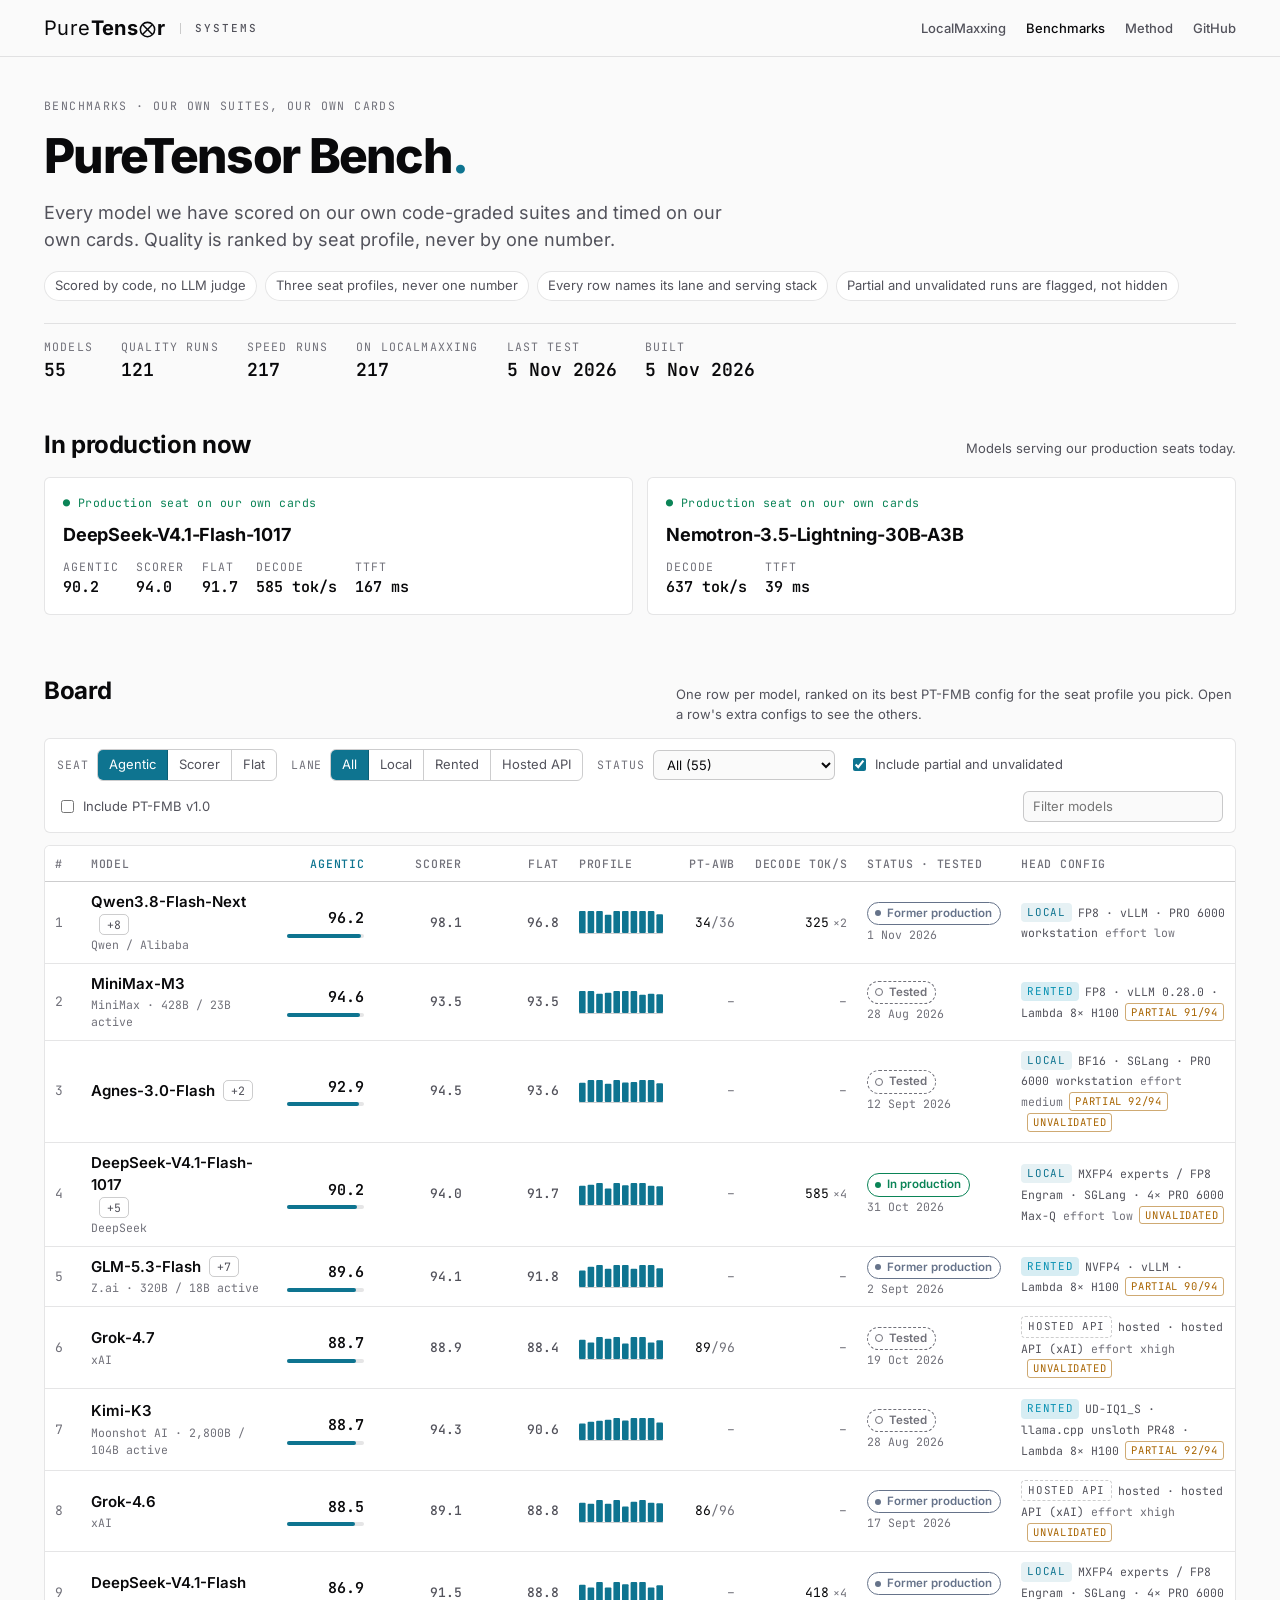
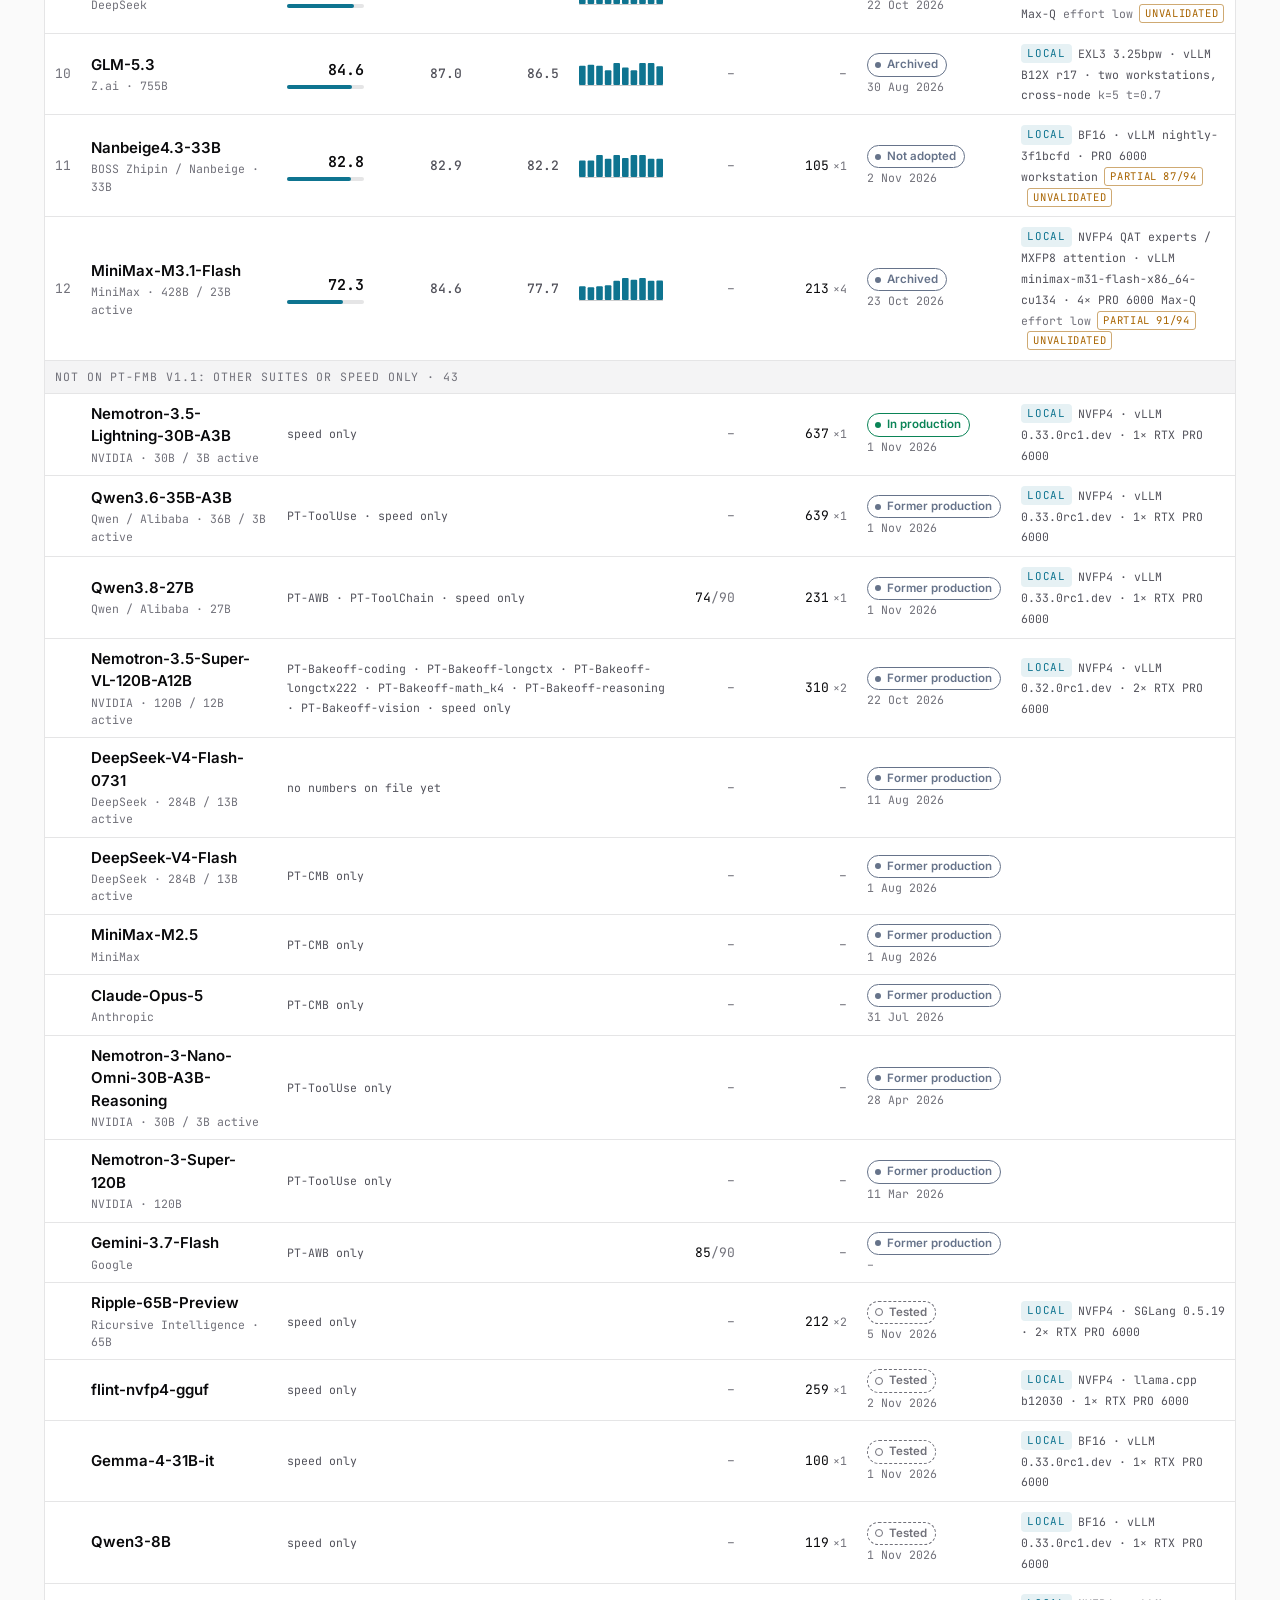
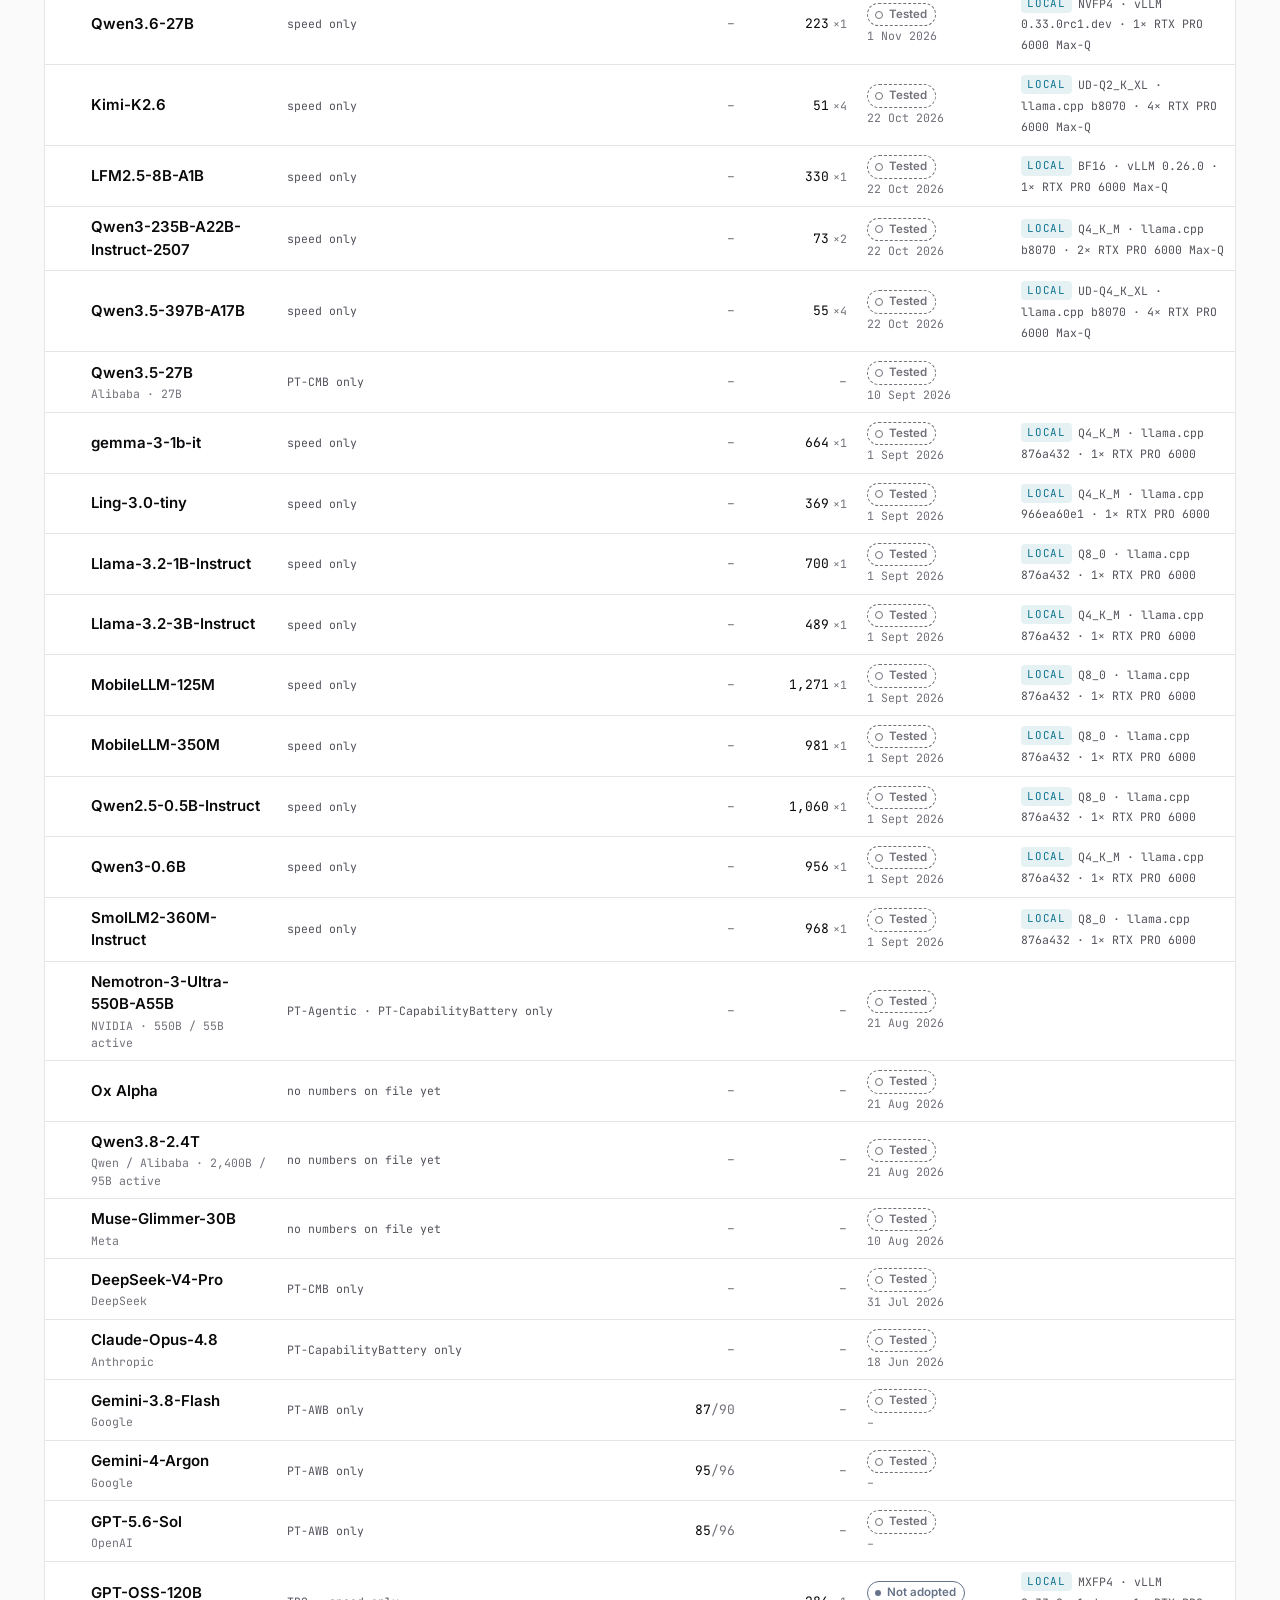
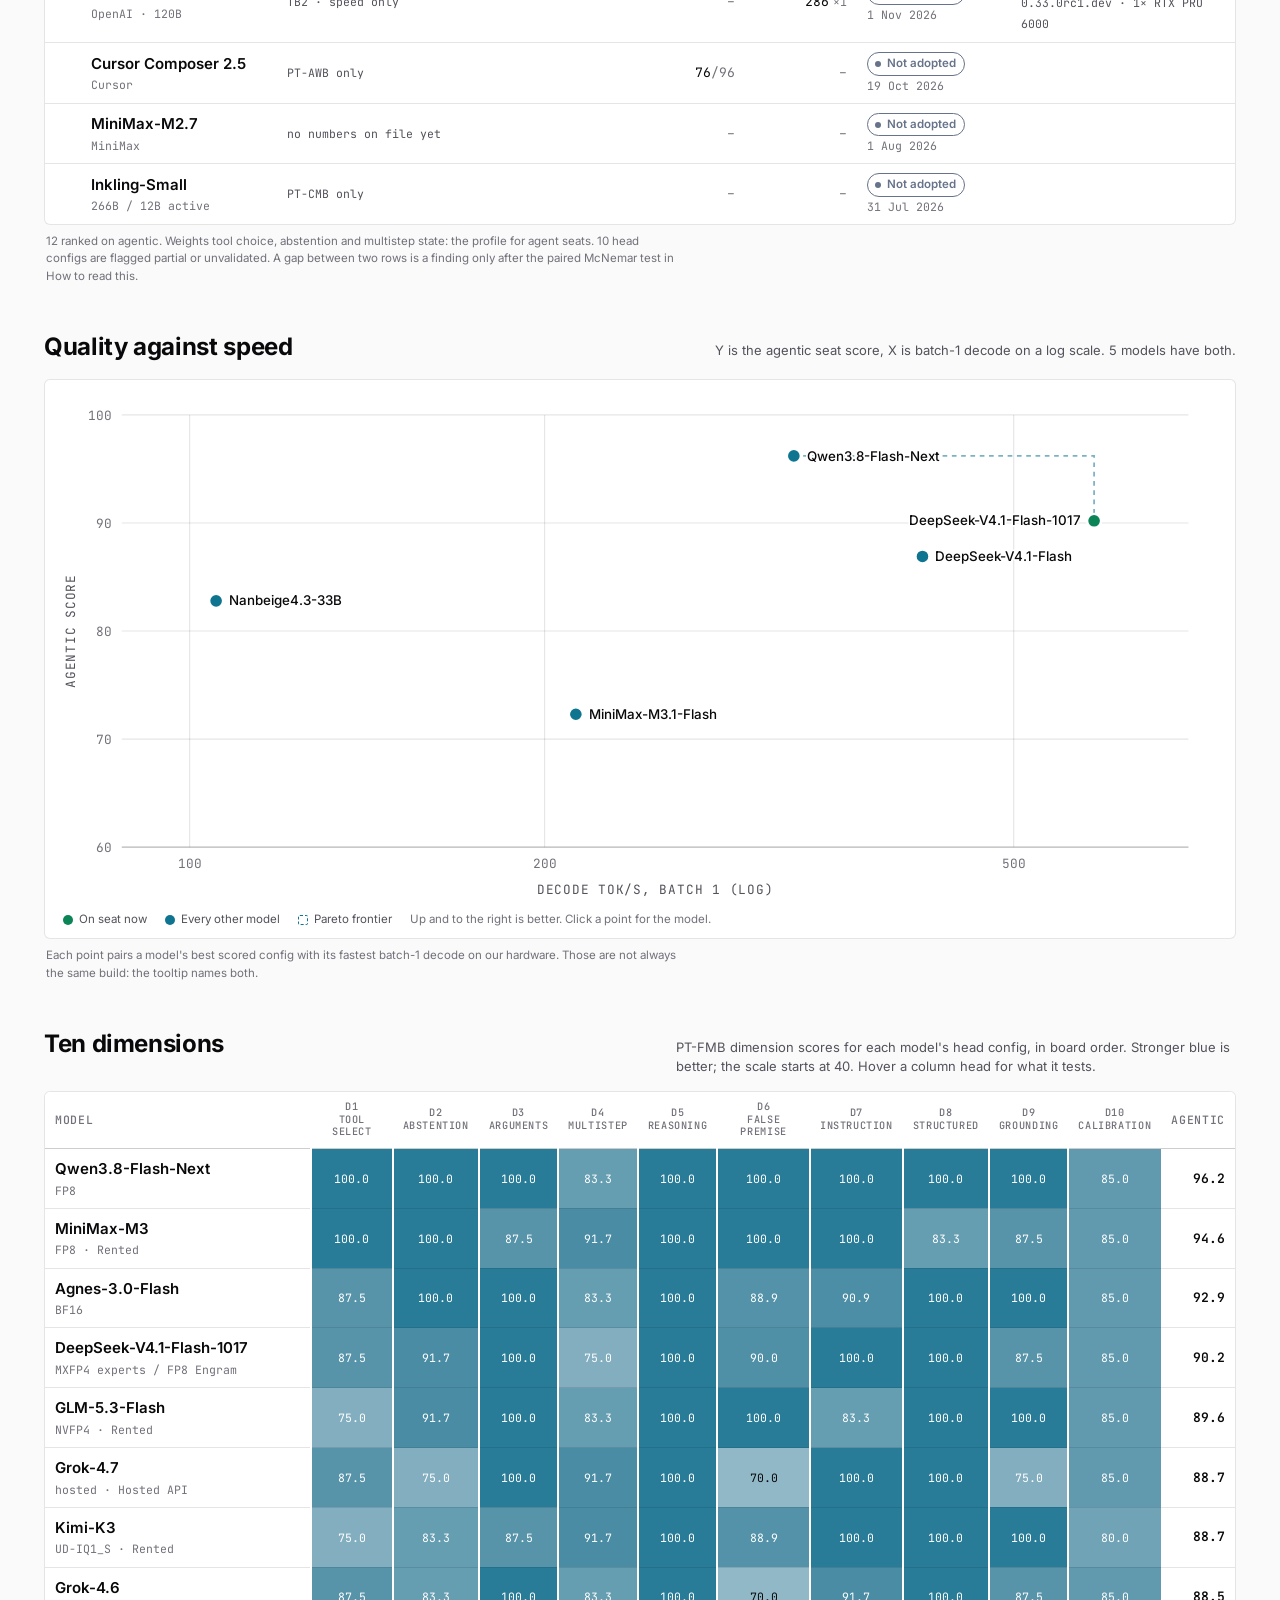
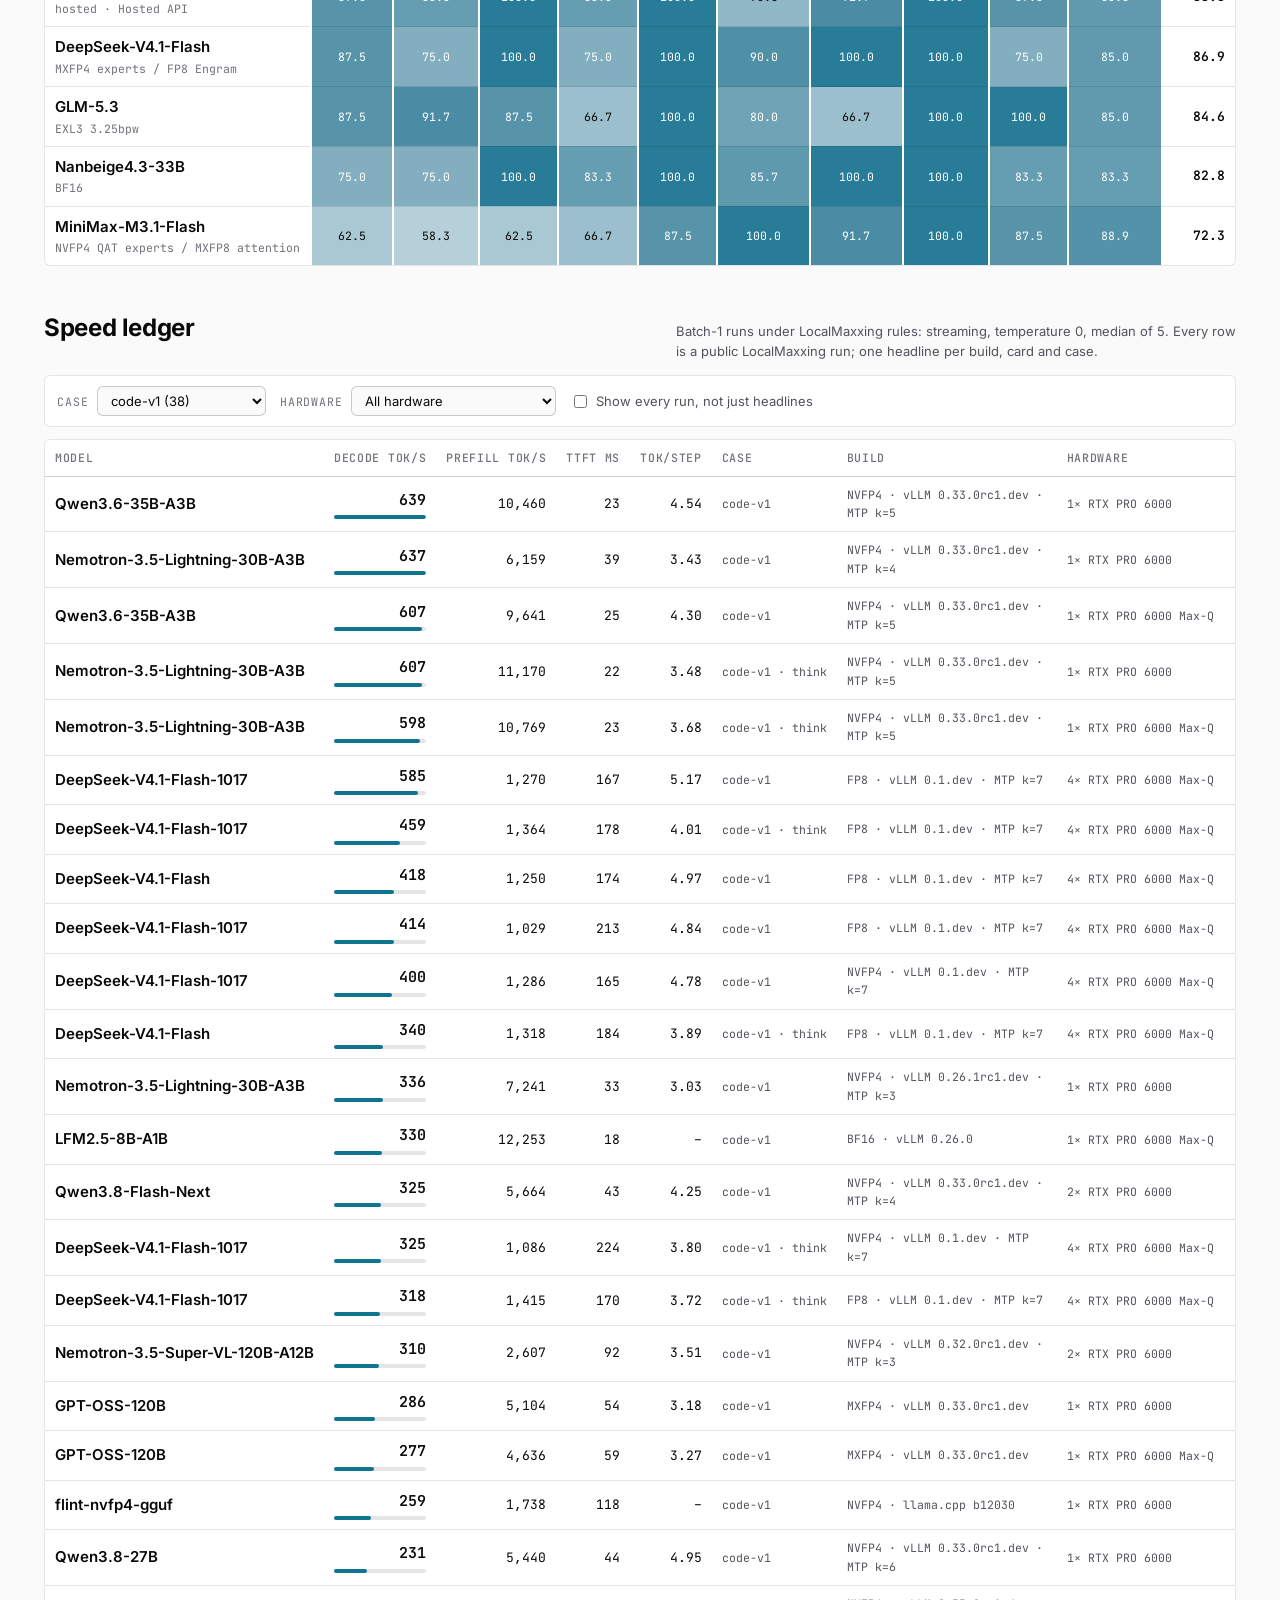
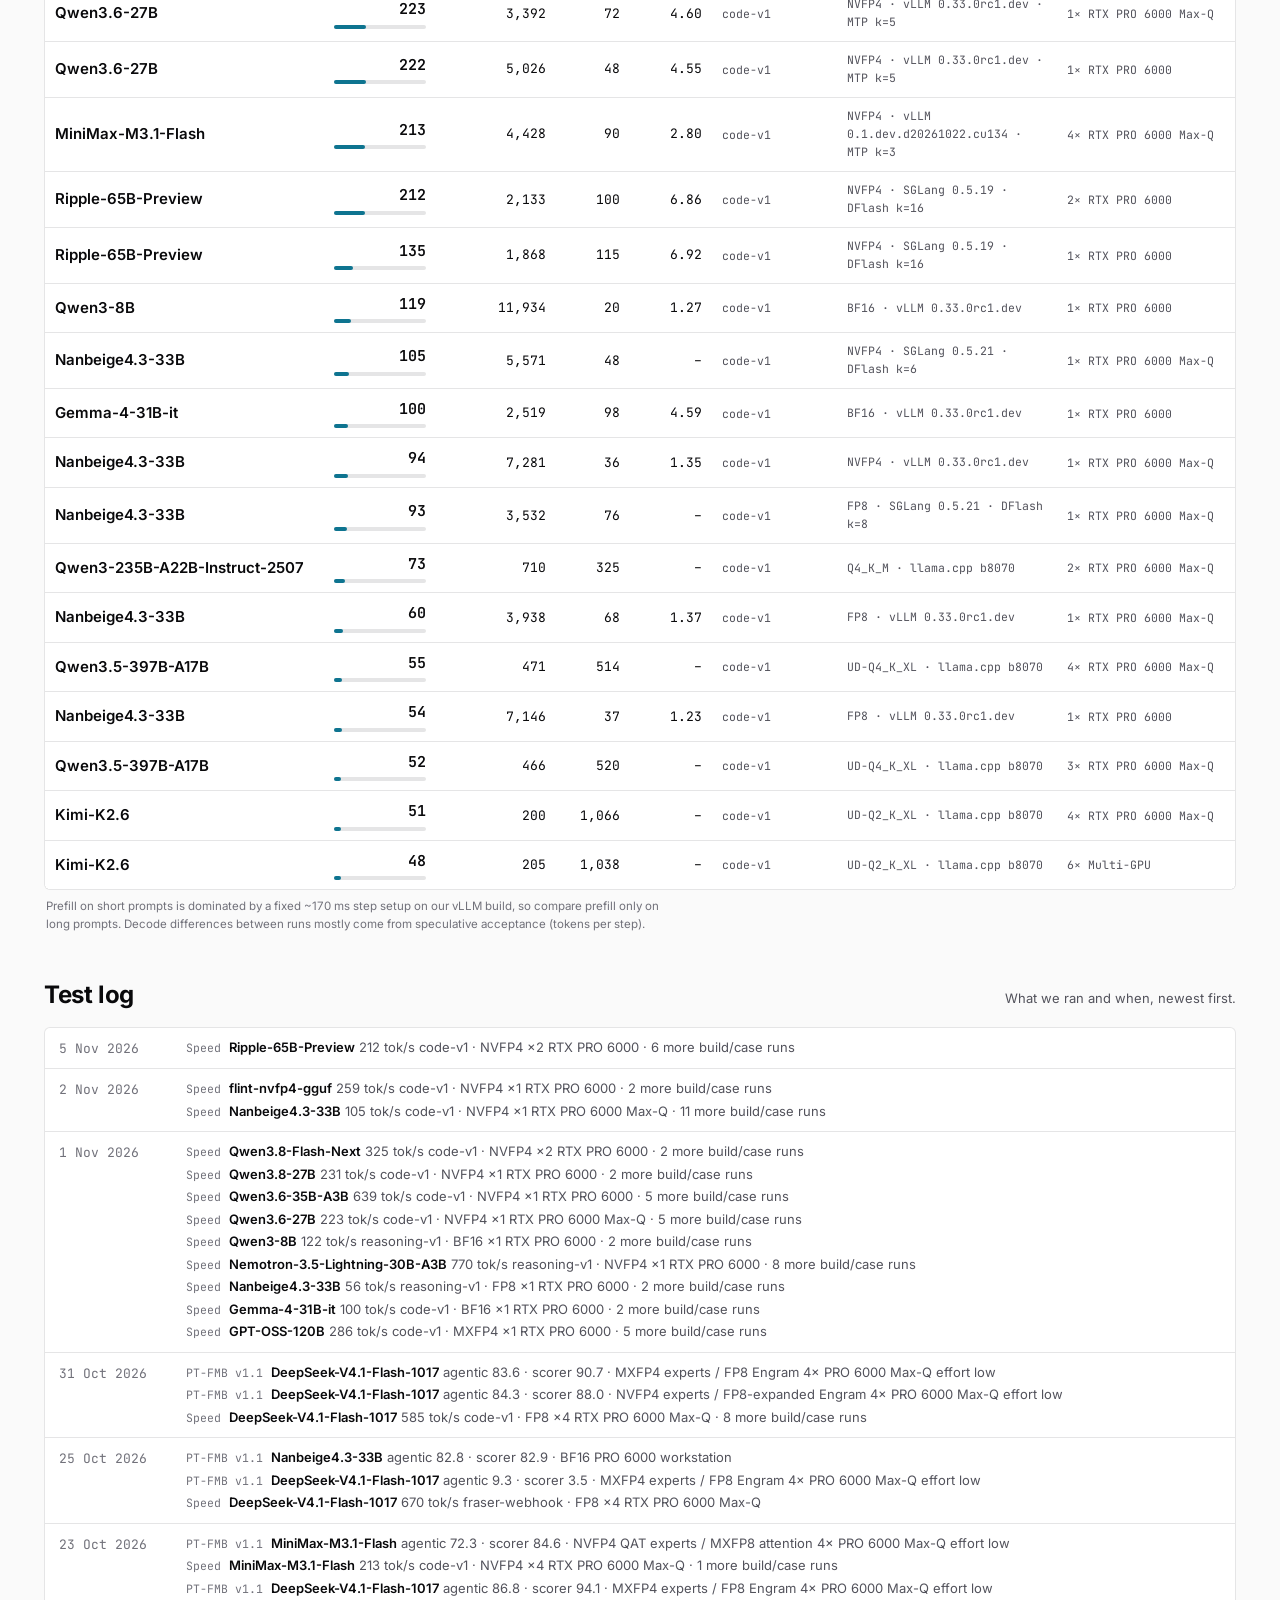
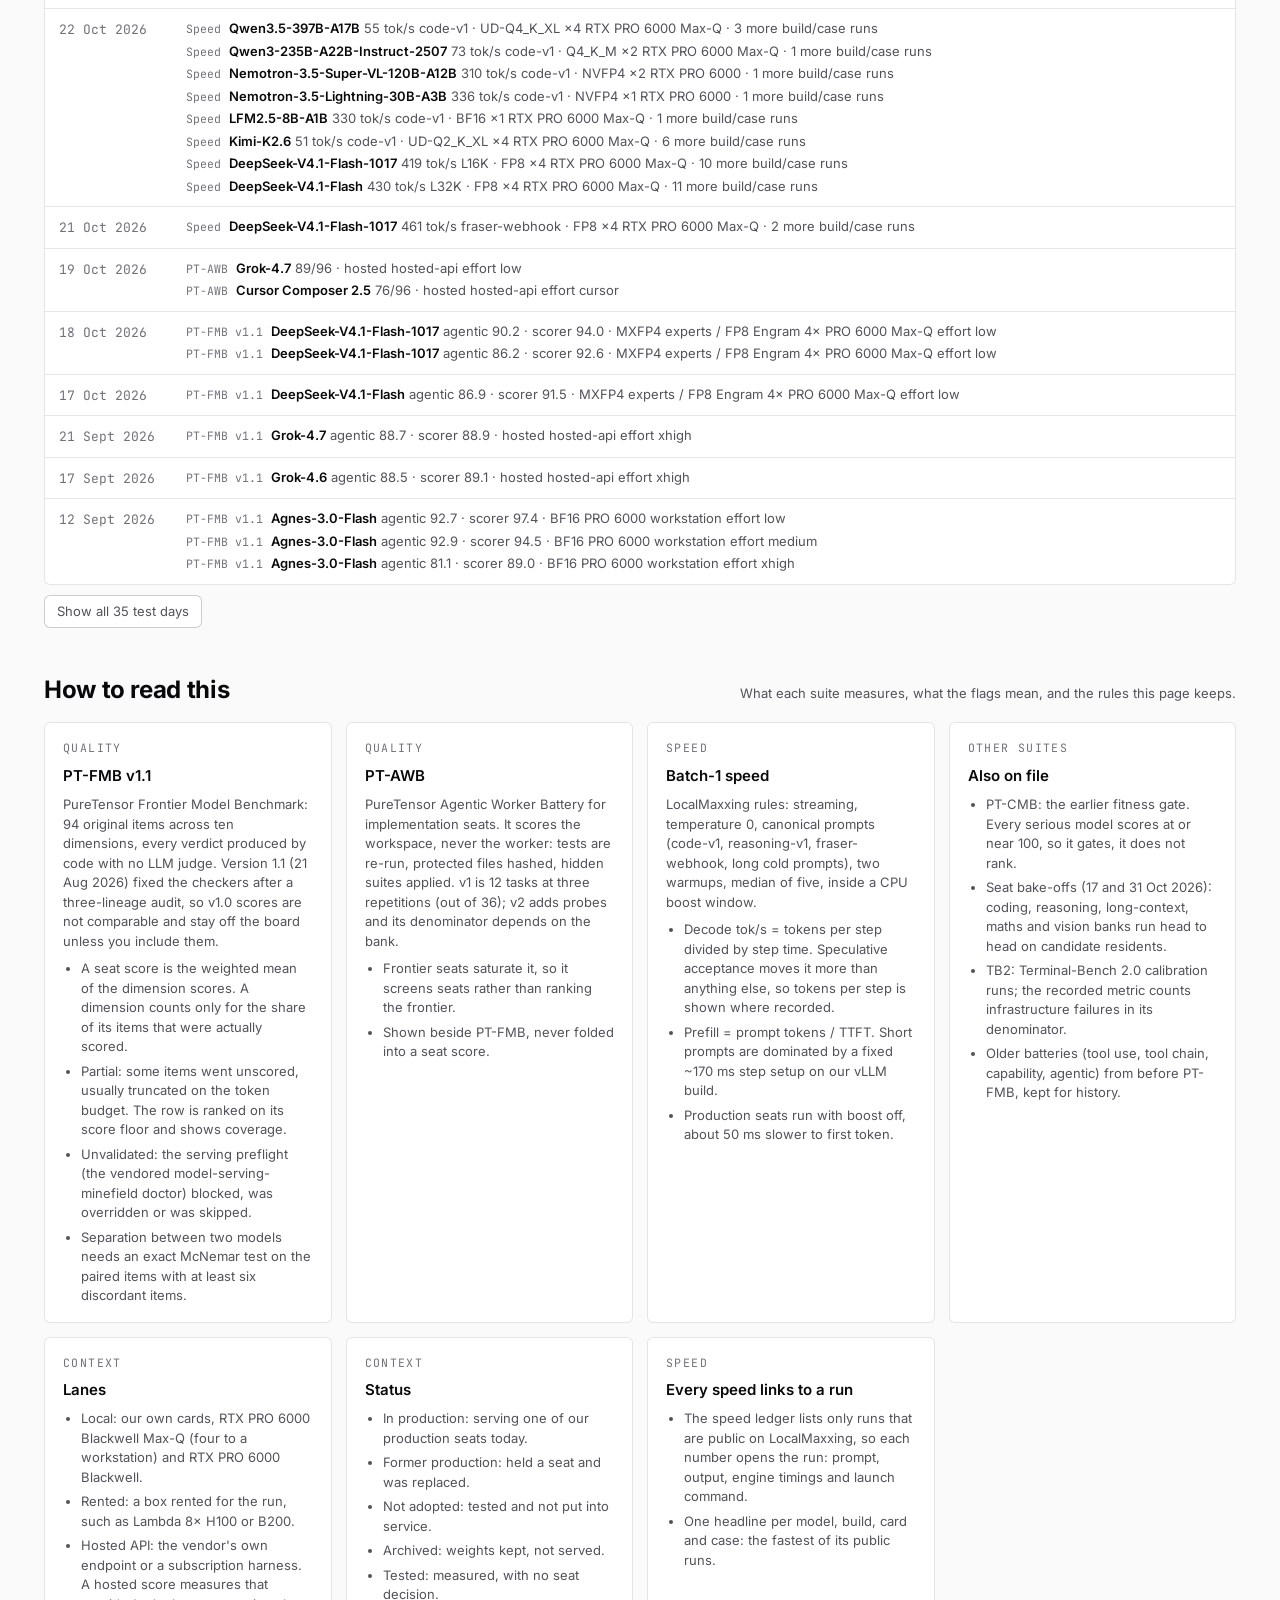
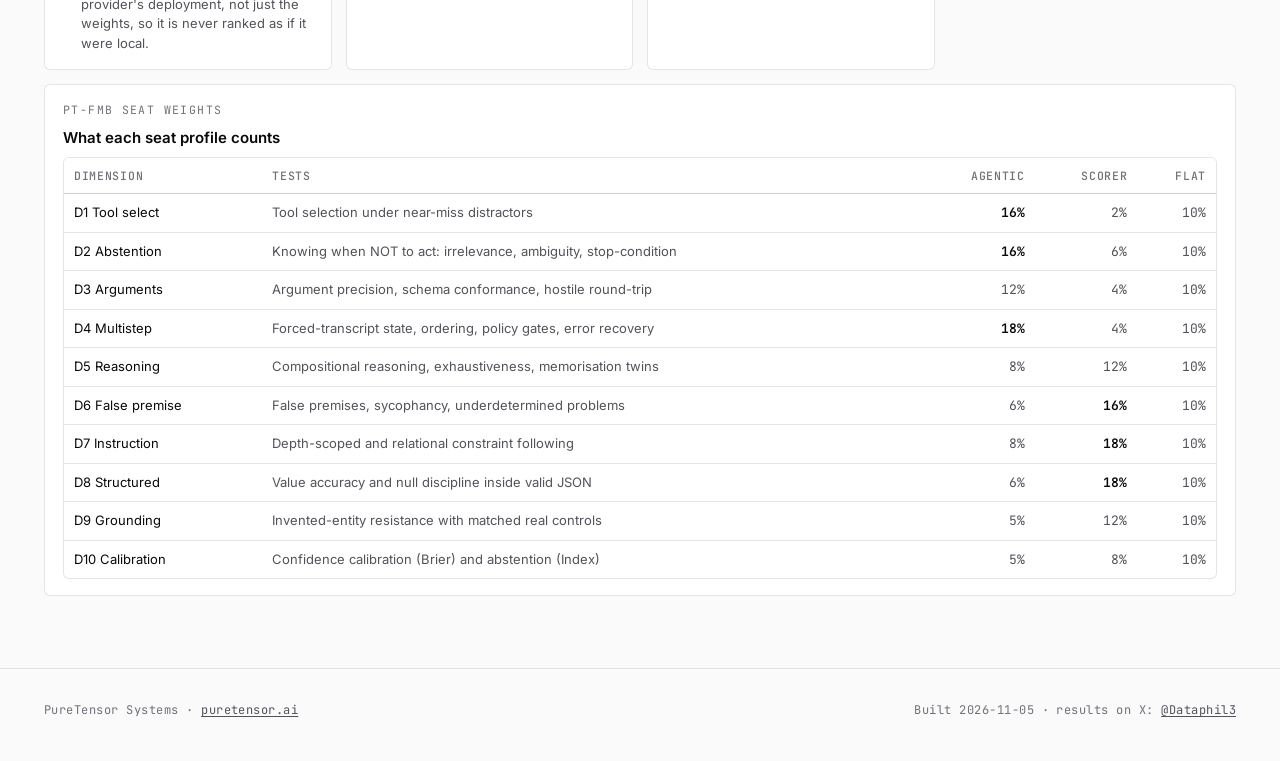
==== commit 4669954c: "v0.3.1: Serve fonts locally and remove private build references" ====
--- a/bench/index.html
+++ b/bench/index.html
@@ -10,9 +10,6 @@
 <link rel="icon" href="/favicon-192.png?v=2" sizes="192x192" type="image/png">
 <link rel="apple-touch-icon" href="/apple-touch-icon.png?v=2">
 <meta name="theme-color" content="#09090b">
-<link rel="preconnect" href="https://fonts.googleapis.com">
-<link rel="preconnect" href="https://fonts.gstatic.com" crossorigin>
-<link rel="stylesheet" href="https://fonts.googleapis.com/css2?family=Inter:wght@400;500;600;700;800&family=JetBrains+Mono:wght@400;500;600&display=swap">
 <style>
 /* Layout: one 1240px column. Summary strip, seats on duty, the ranked board, then quality-vs-speed,
    the dimension grid, the speed ledger, the test log and the method. Dark-first in the PureTensor
@@ -430,6 +427,7 @@
 .bw { padding-left: max(24px, env(safe-area-inset-left, 0px)); padding-right: max(24px, env(safe-area-inset-right, 0px)); padding-block: 40px 72px; }
 @media (max-width: 480px) { .bw { padding-left: max(16px, env(safe-area-inset-left, 0px)); padding-right: max(16px, env(safe-area-inset-right, 0px)); } }
 </style>
+<link rel="stylesheet" href="/assets/fonts/fonts.css">
 </head>
 <body>
 <header class="site-head">
--- a/assets/fonts/fonts.css
+++ b/assets/fonts/fonts.css
@@ -0,0 +1,56 @@
+@font-face {
+  font-family: 'Inter';
+  font-style: normal;
+  font-weight: 400;
+  font-display: swap;
+  src: url(/assets/fonts/font-1.ttf) format('truetype');
+}
+@font-face {
+  font-family: 'Inter';
+  font-style: normal;
+  font-weight: 500;
+  font-display: swap;
+  src: url(/assets/fonts/font-2.ttf) format('truetype');
+}
+@font-face {
+  font-family: 'Inter';
+  font-style: normal;
+  font-weight: 600;
+  font-display: swap;
+  src: url(/assets/fonts/font-3.ttf) format('truetype');
+}
+@font-face {
+  font-family: 'Inter';
+  font-style: normal;
+  font-weight: 700;
+  font-display: swap;
+  src: url(/assets/fonts/font-4.ttf) format('truetype');
+}
+@font-face {
+  font-family: 'Inter';
+  font-style: normal;
+  font-weight: 800;
+  font-display: swap;
+  src: url(/assets/fonts/font-5.ttf) format('truetype');
+}
+@font-face {
+  font-family: 'JetBrains Mono';
+  font-style: normal;
+  font-weight: 400;
+  font-display: swap;
+  src: url(/assets/fonts/font-6.ttf) format('truetype');
+}
+@font-face {
+  font-family: 'JetBrains Mono';
+  font-style: normal;
+  font-weight: 500;
+  font-display: swap;
+  src: url(/assets/fonts/font-7.ttf) format('truetype');
+}
+@font-face {
+  font-family: 'JetBrains Mono';
+  font-style: normal;
+  font-weight: 600;
+  font-display: swap;
+  src: url(/assets/fonts/font-8.ttf) format('truetype');
+}
